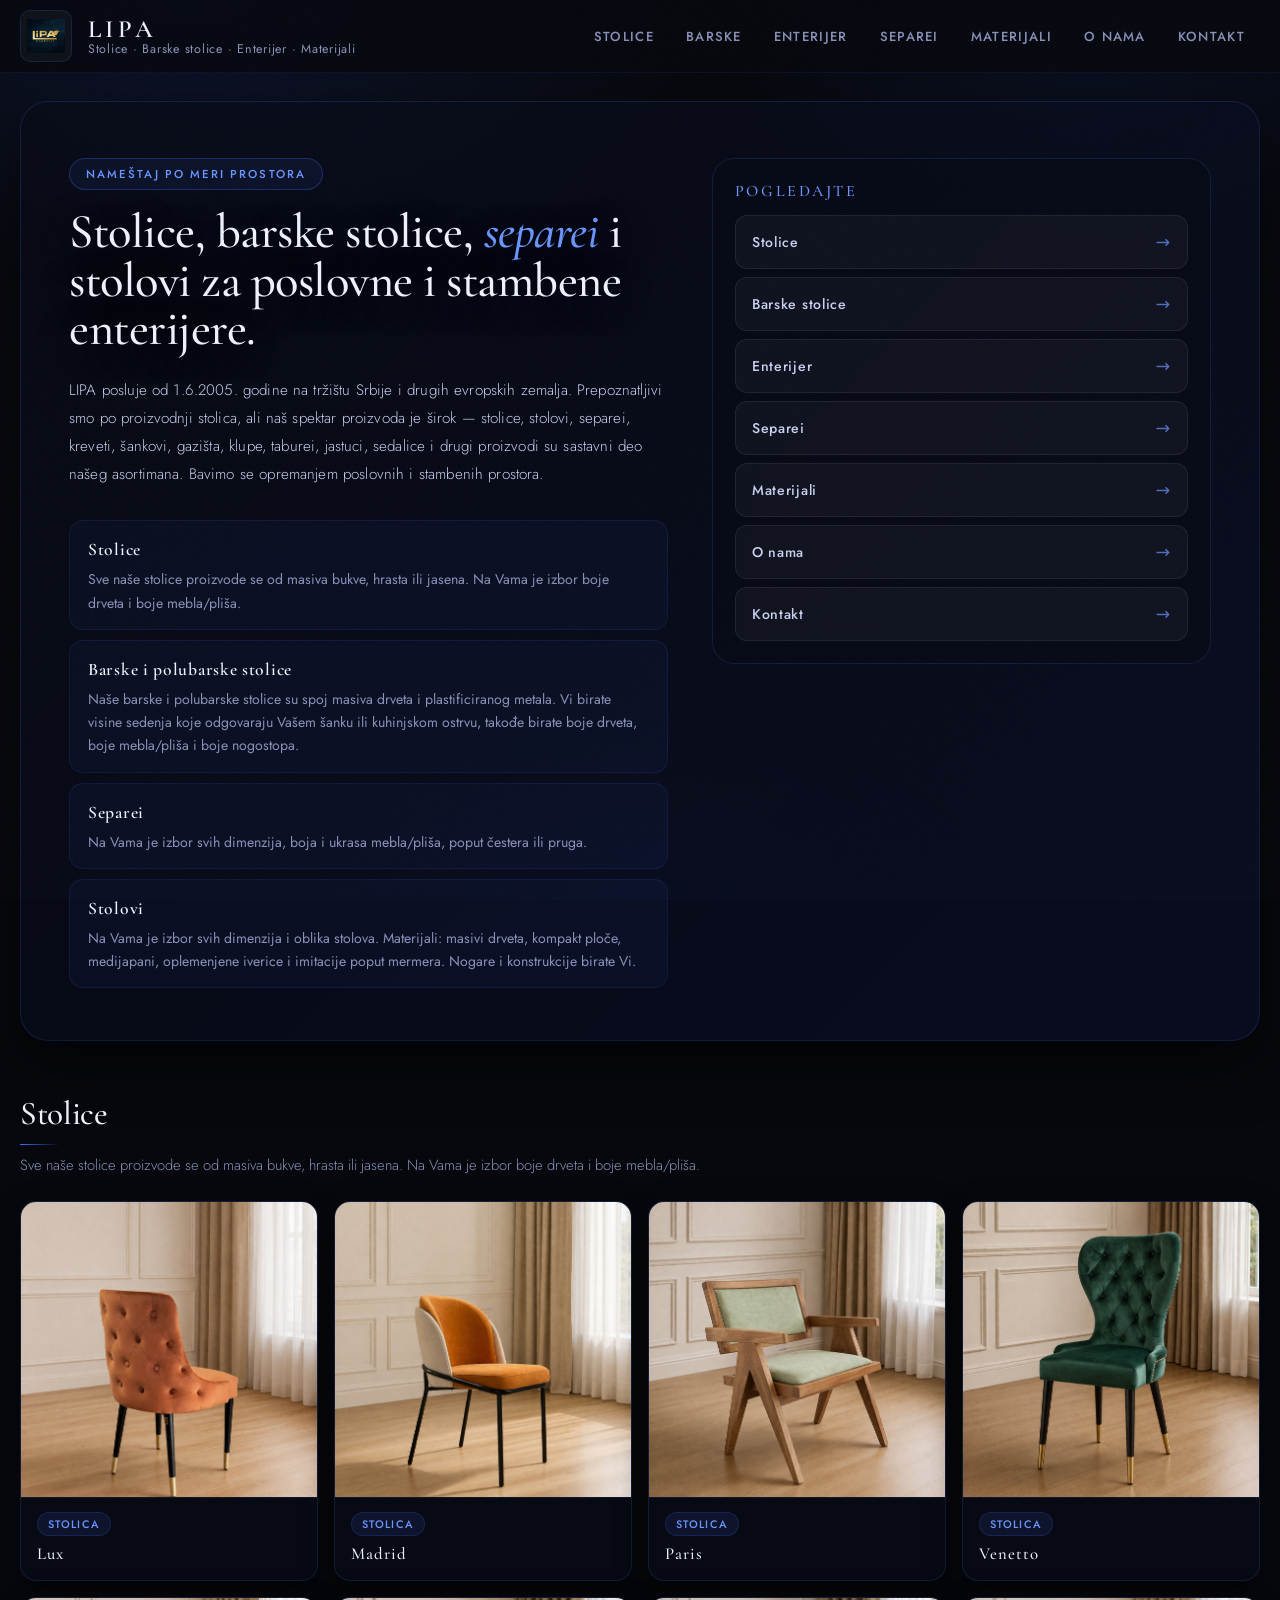
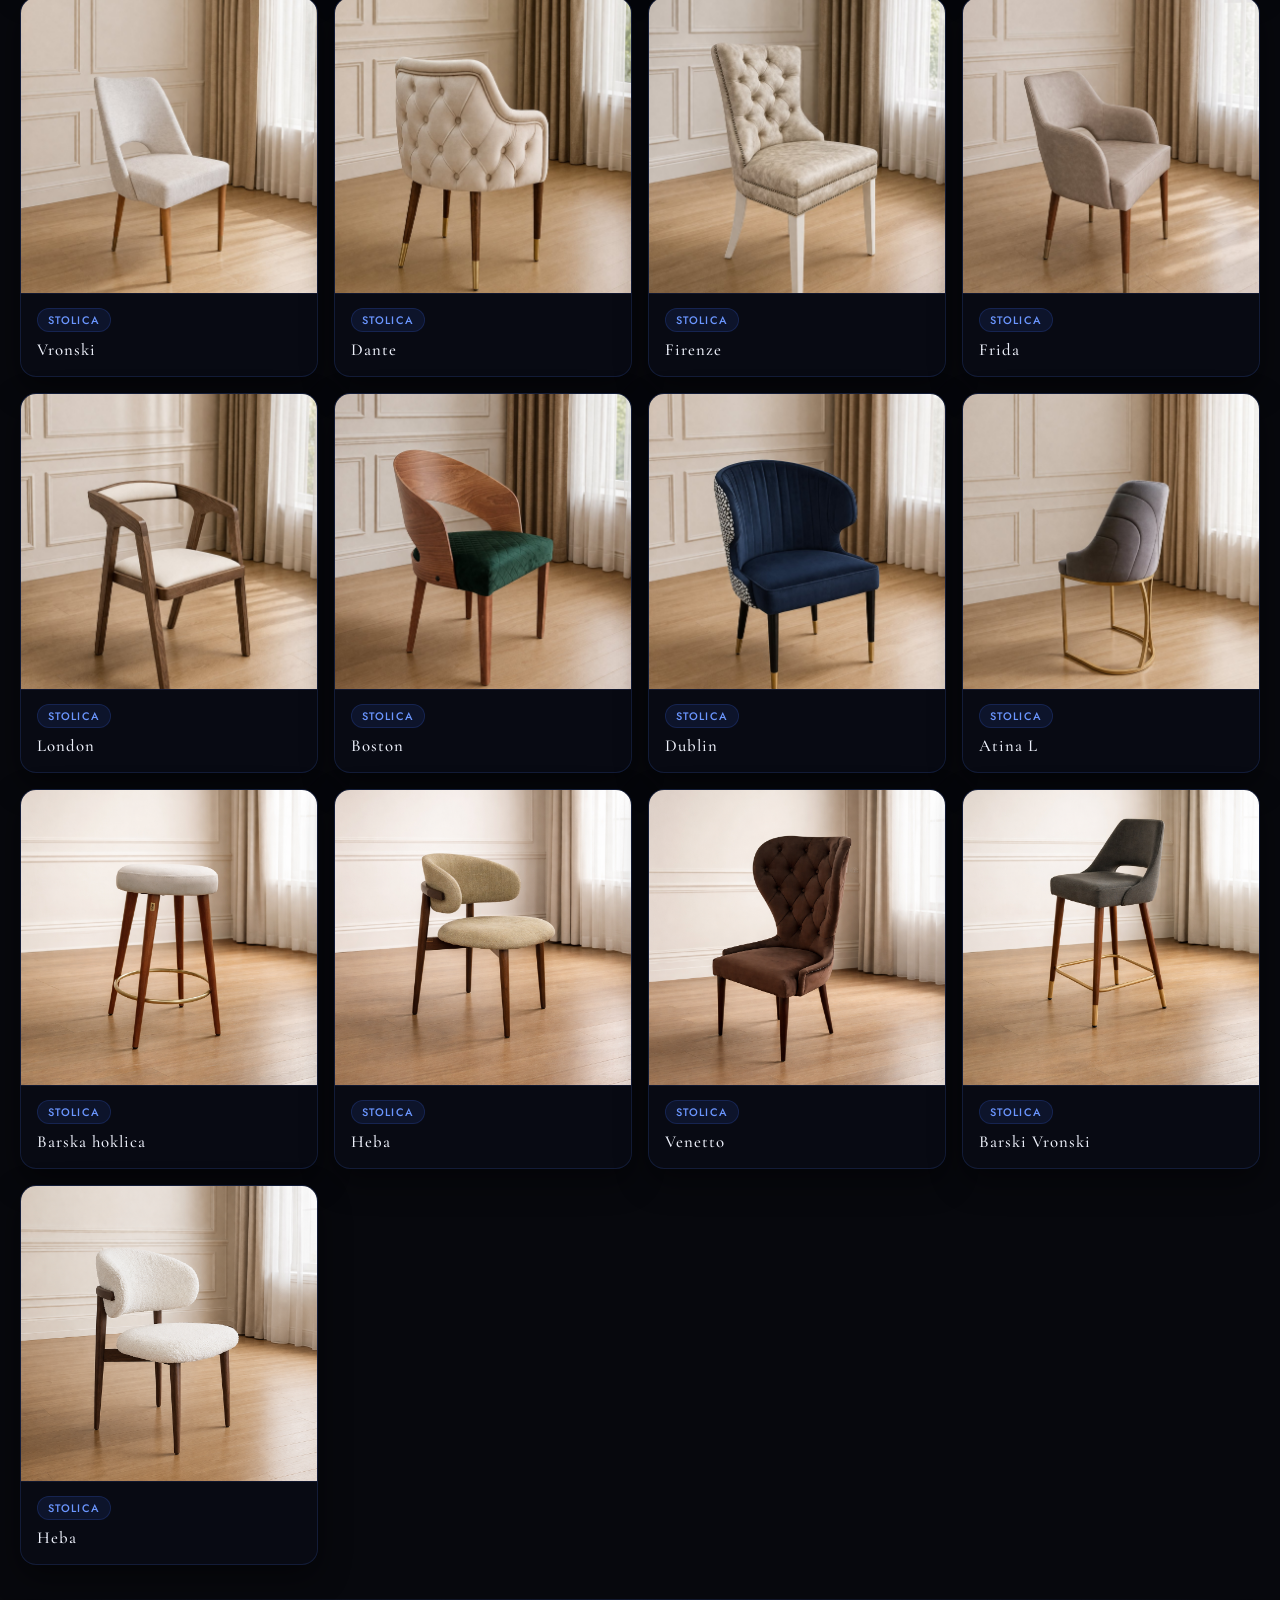
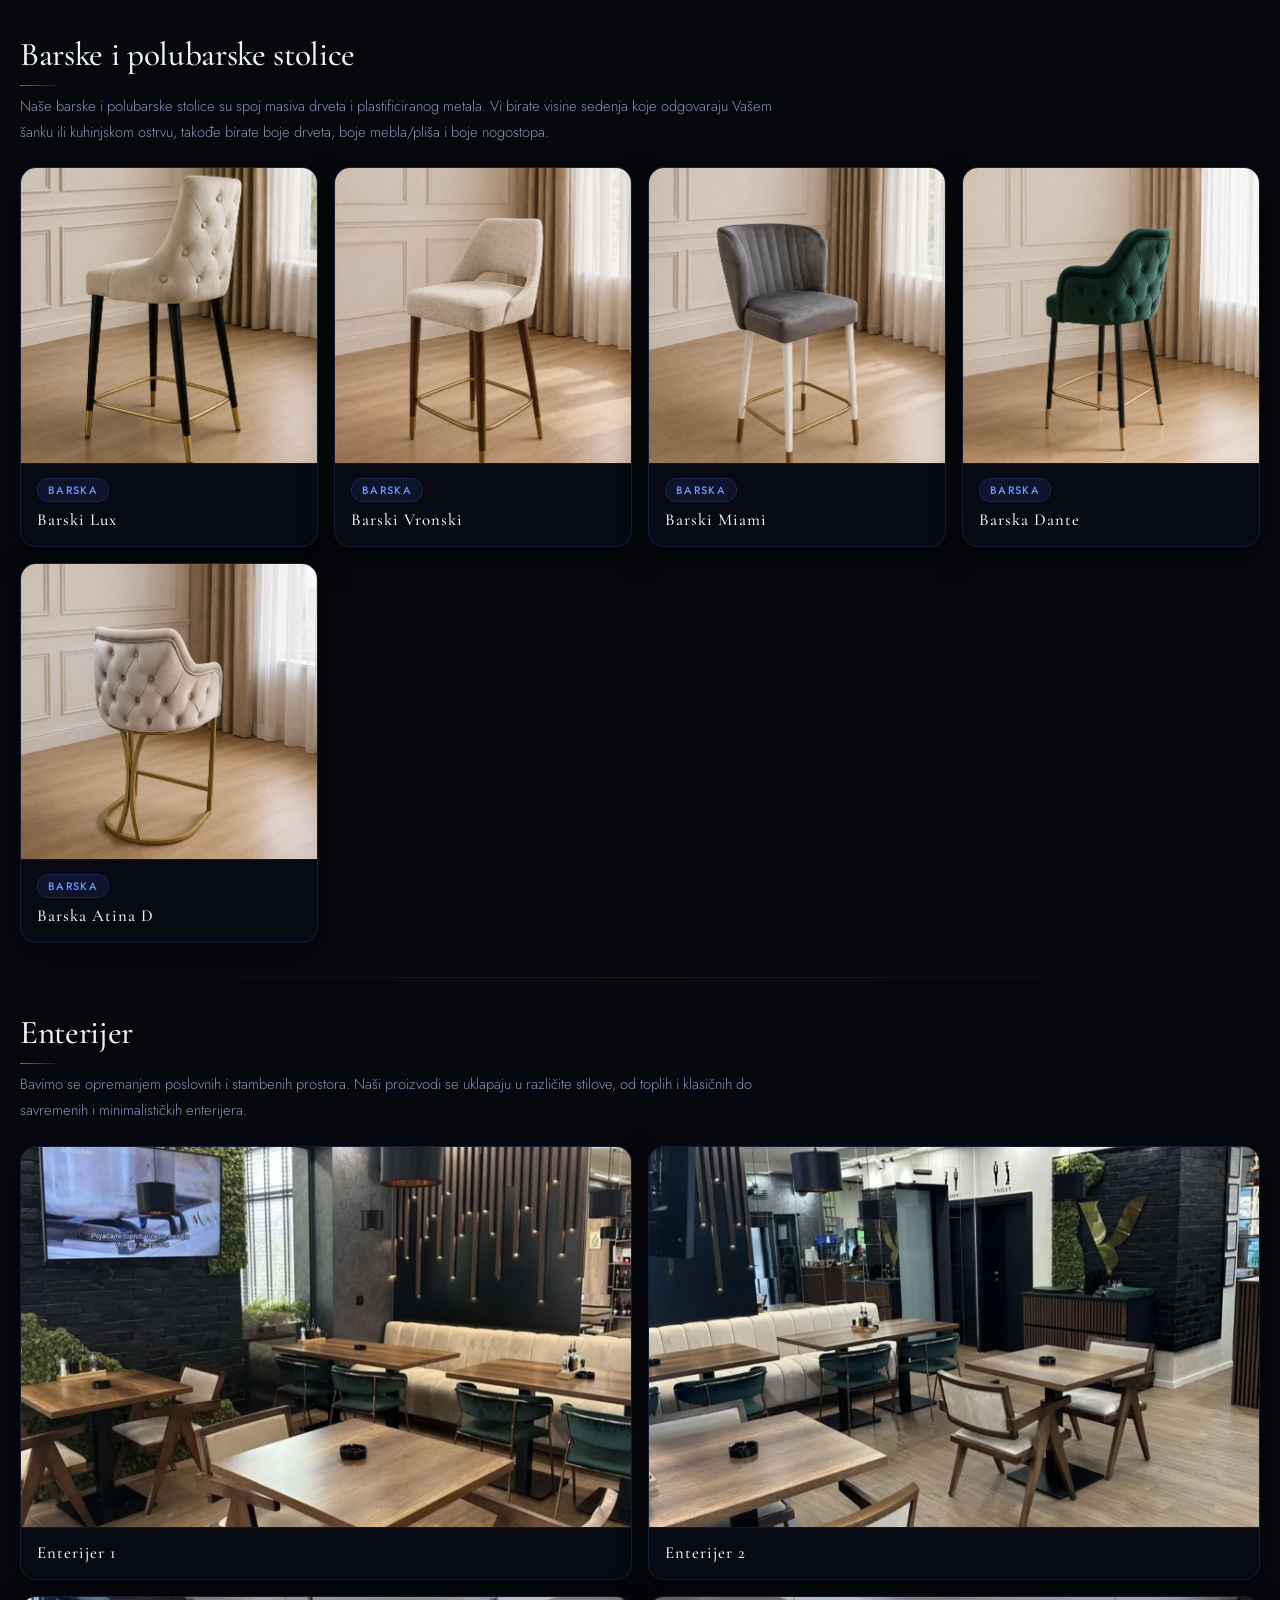
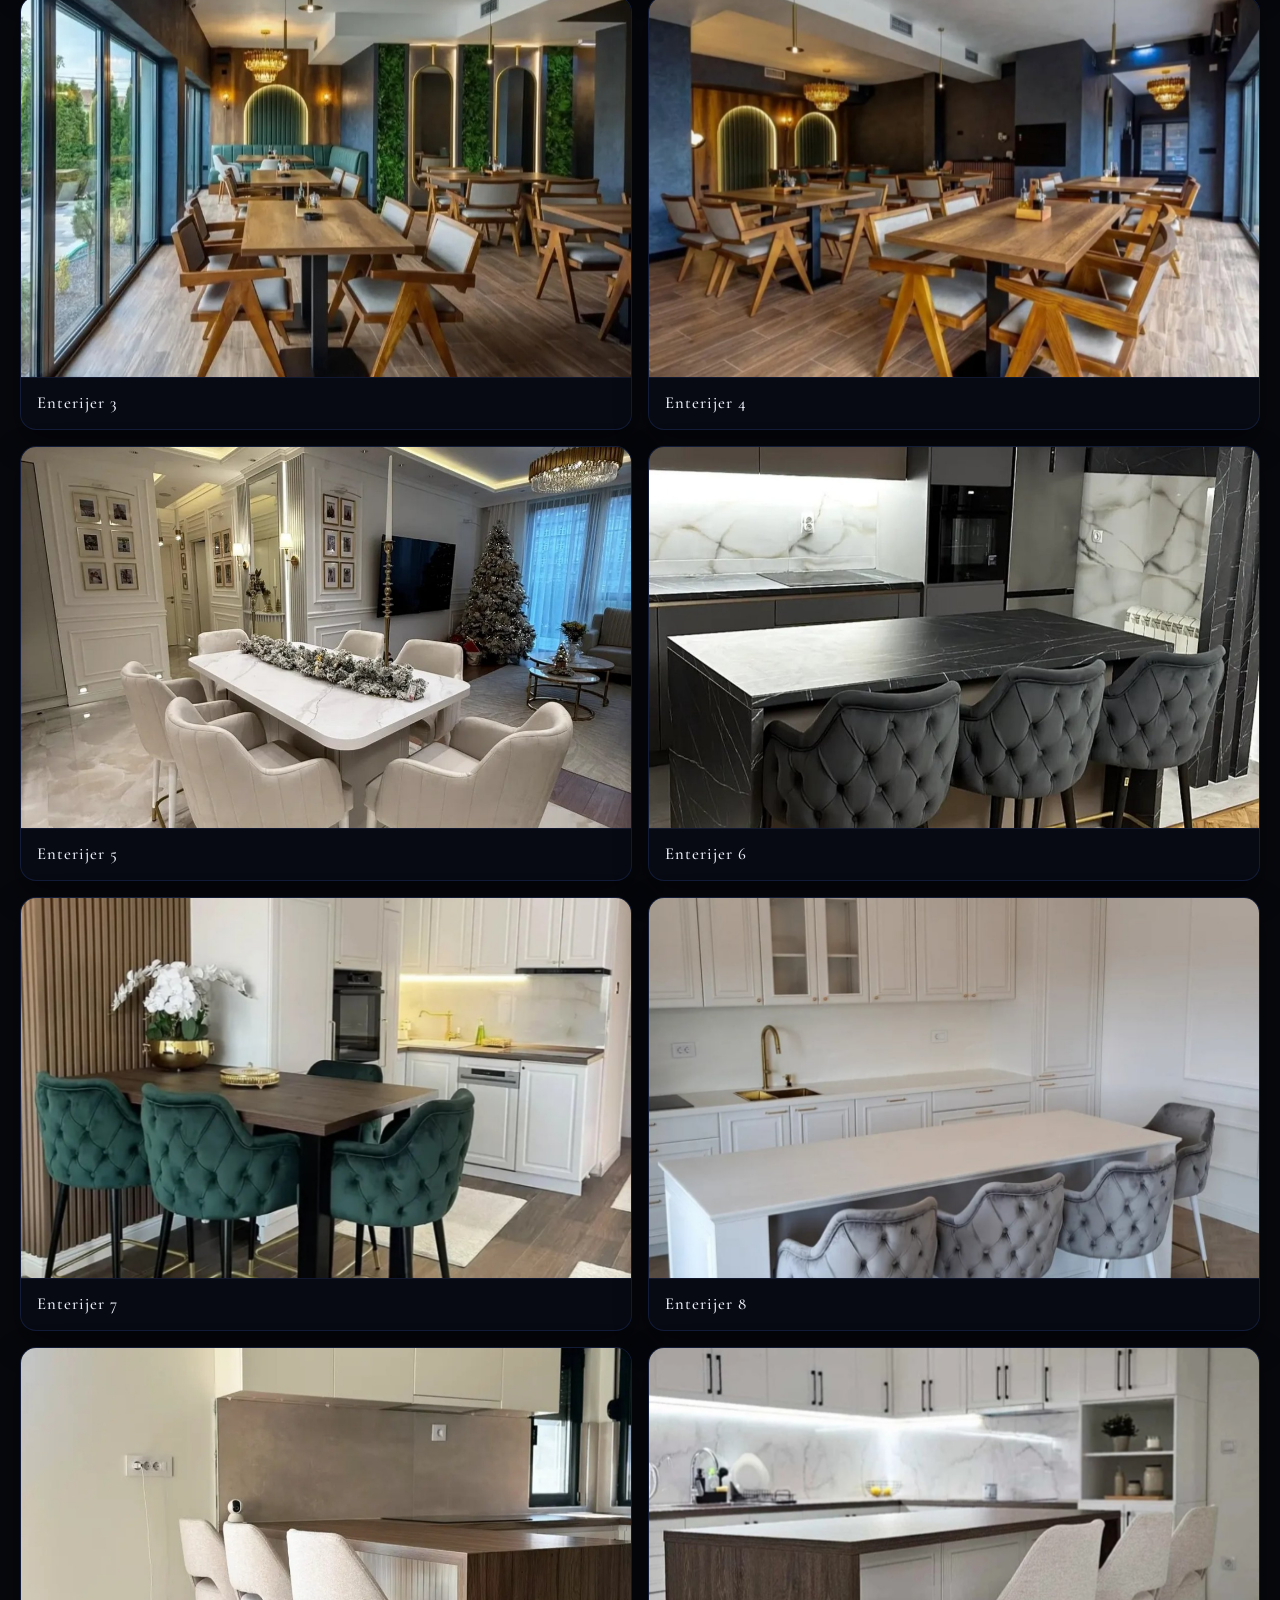
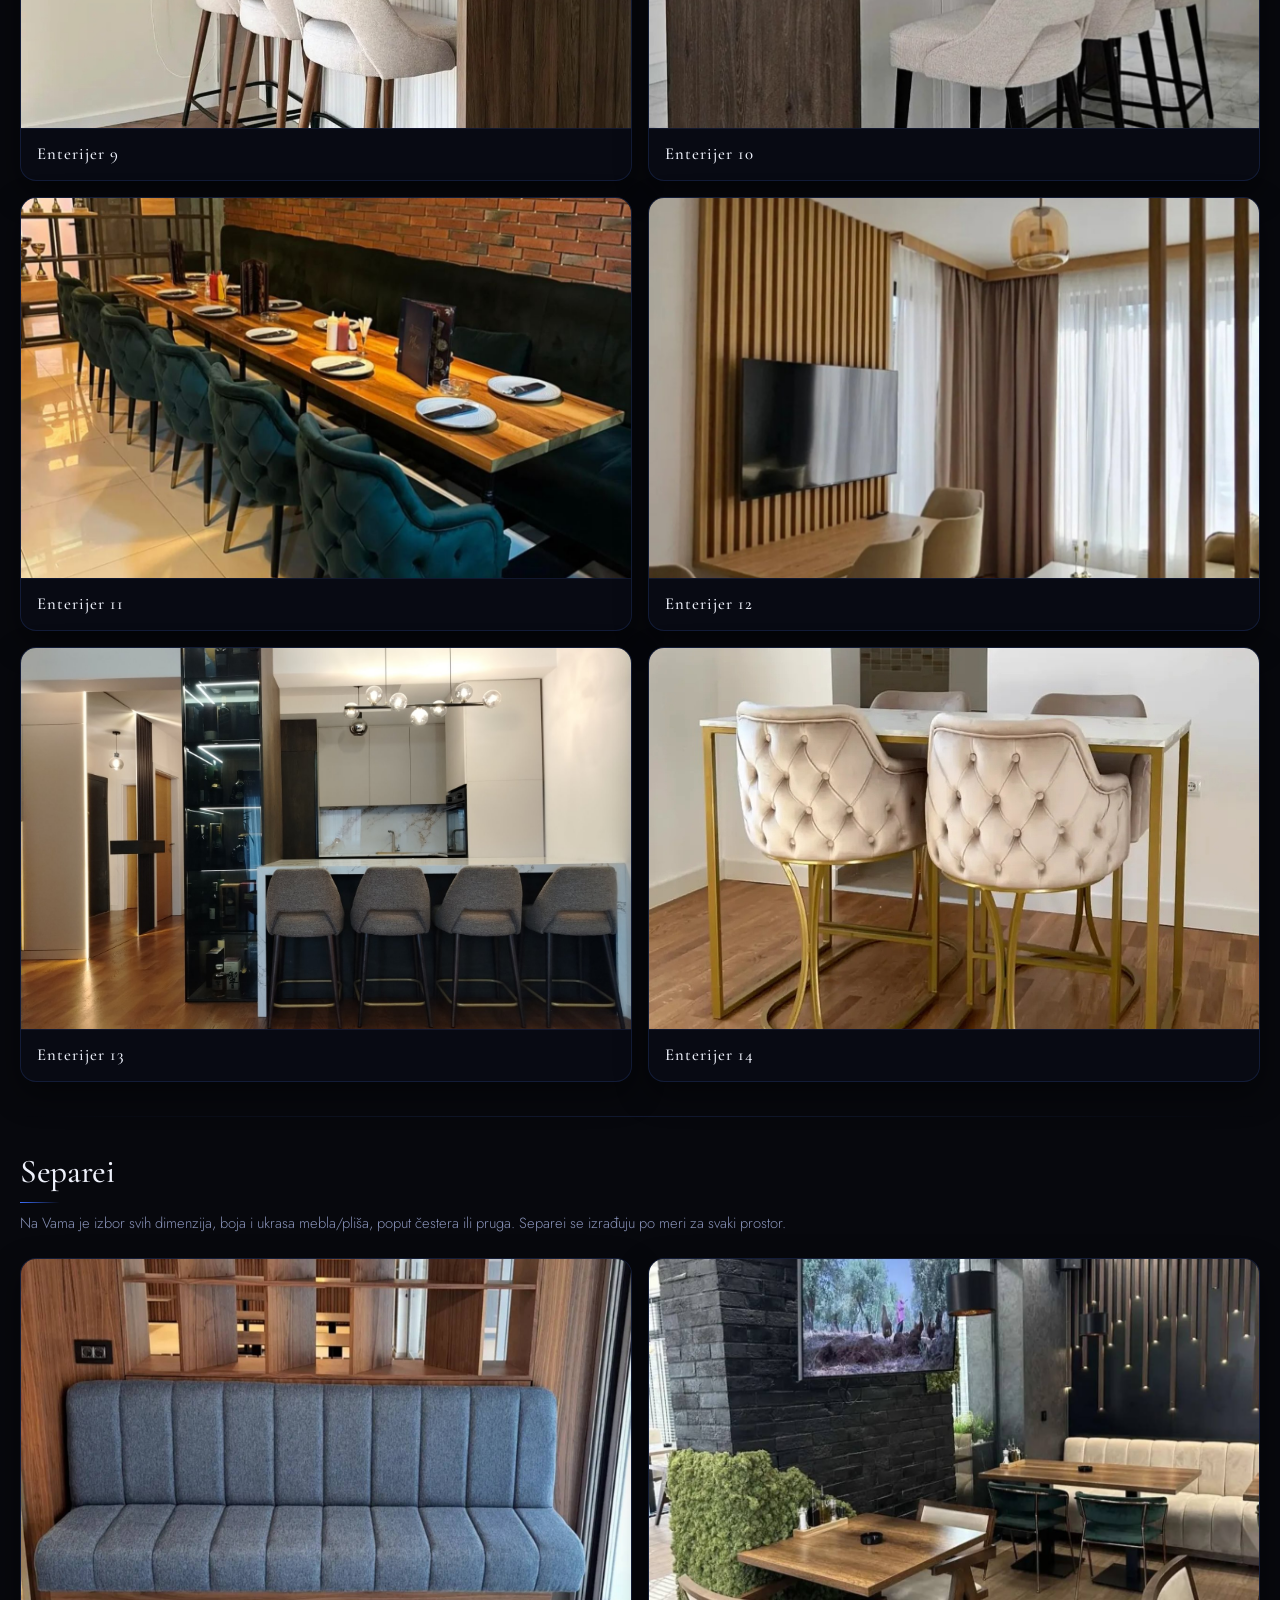
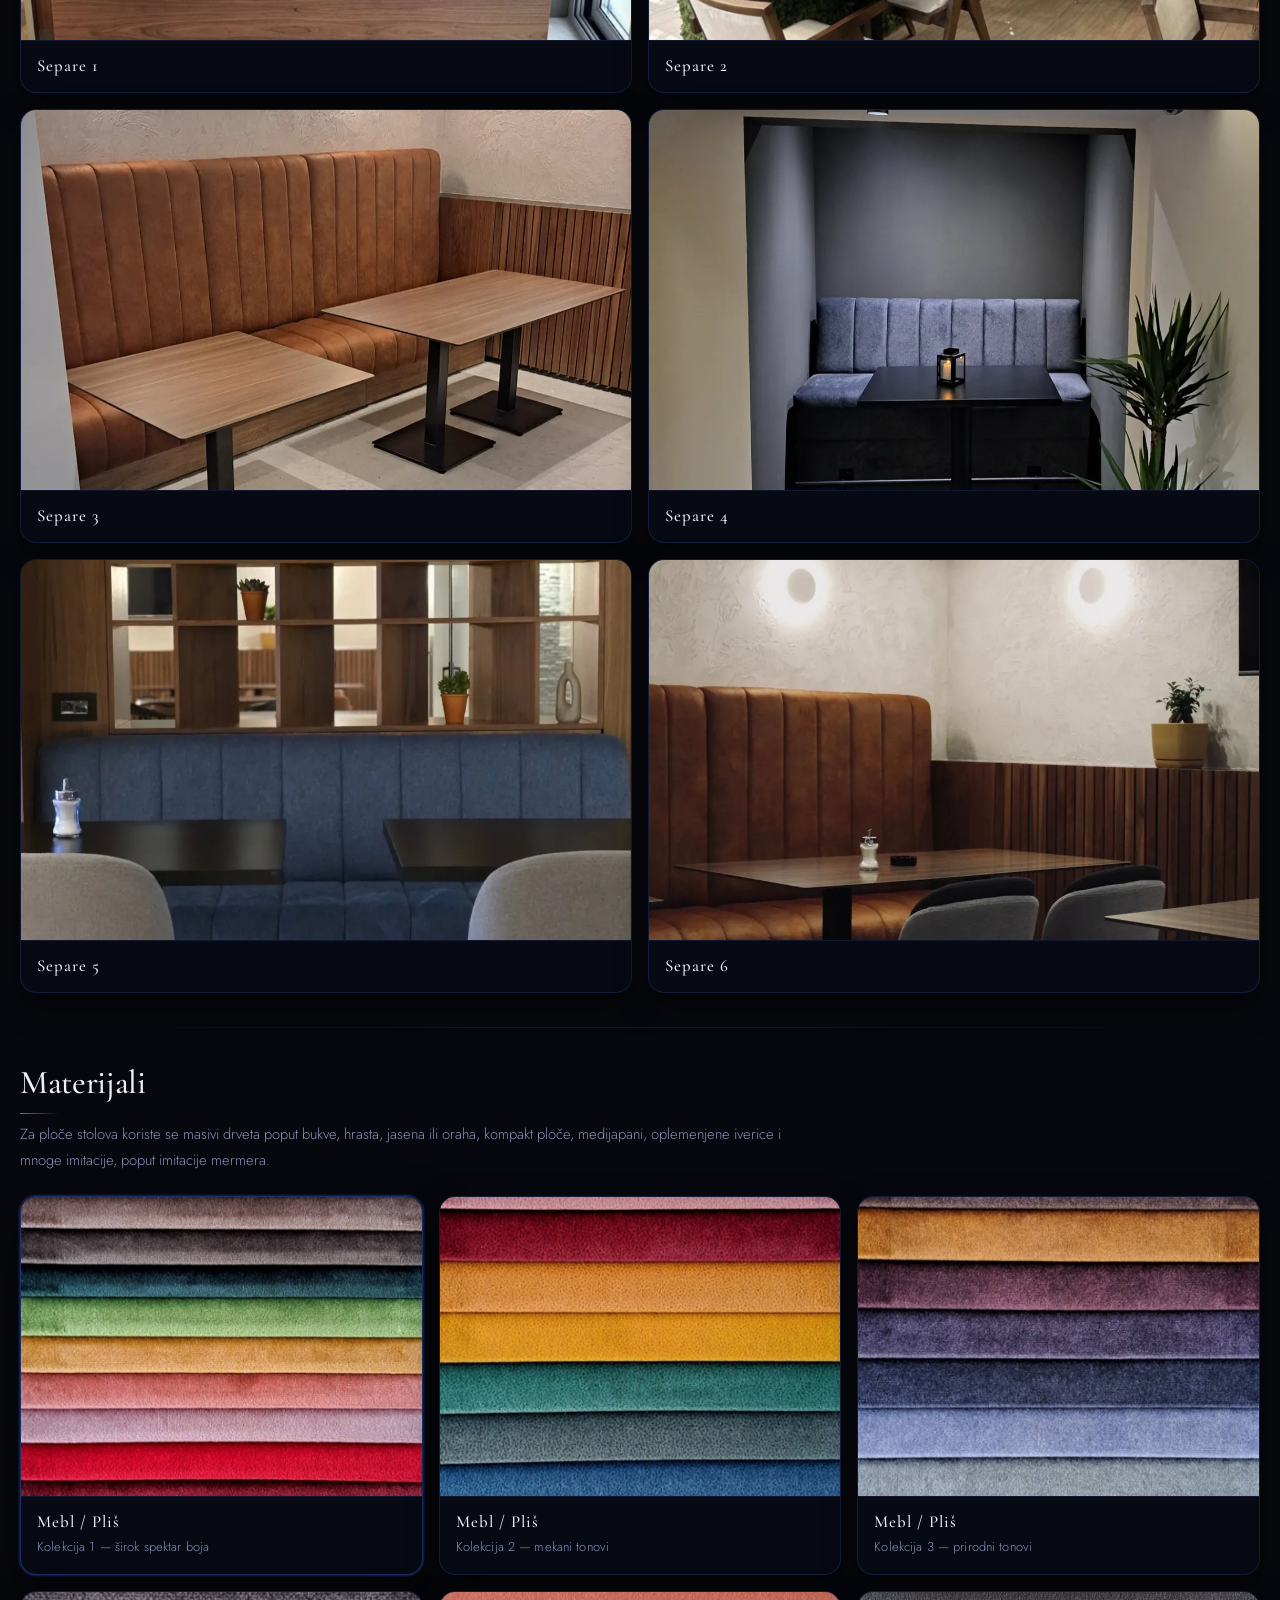
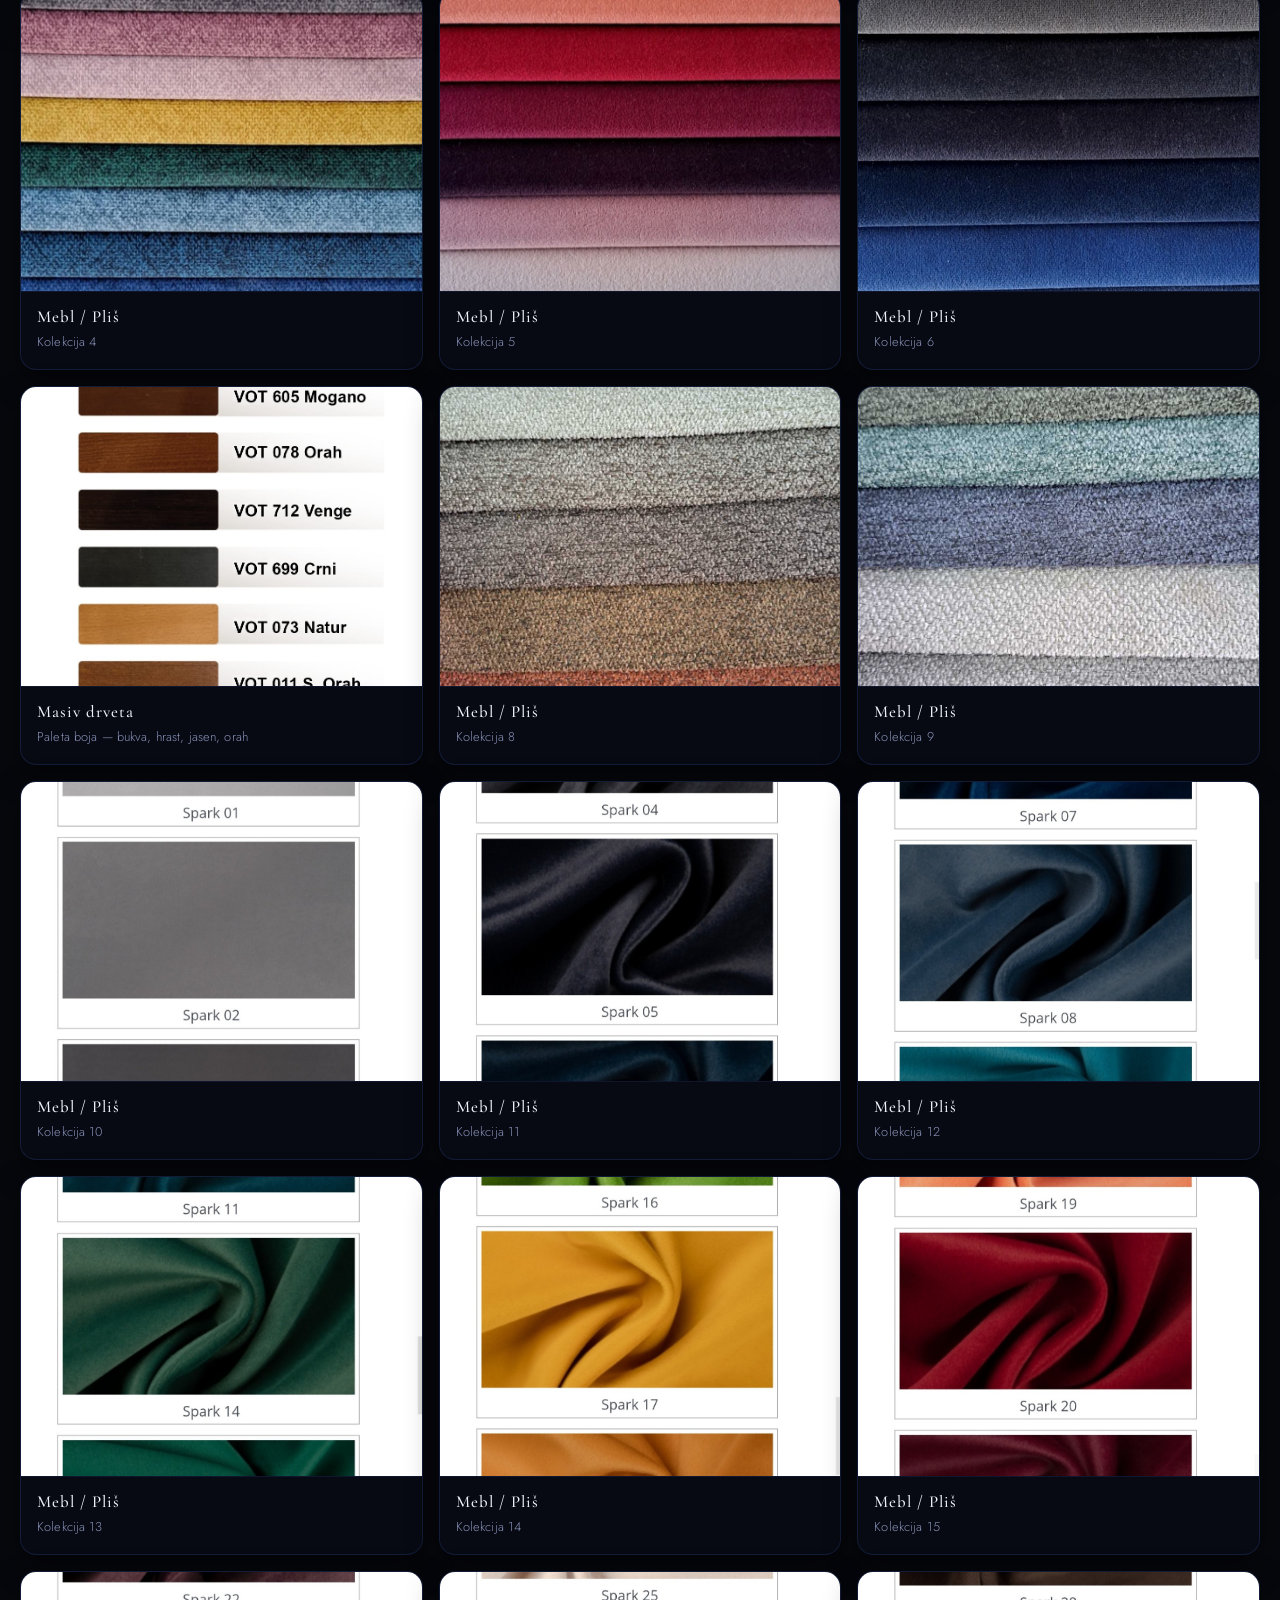
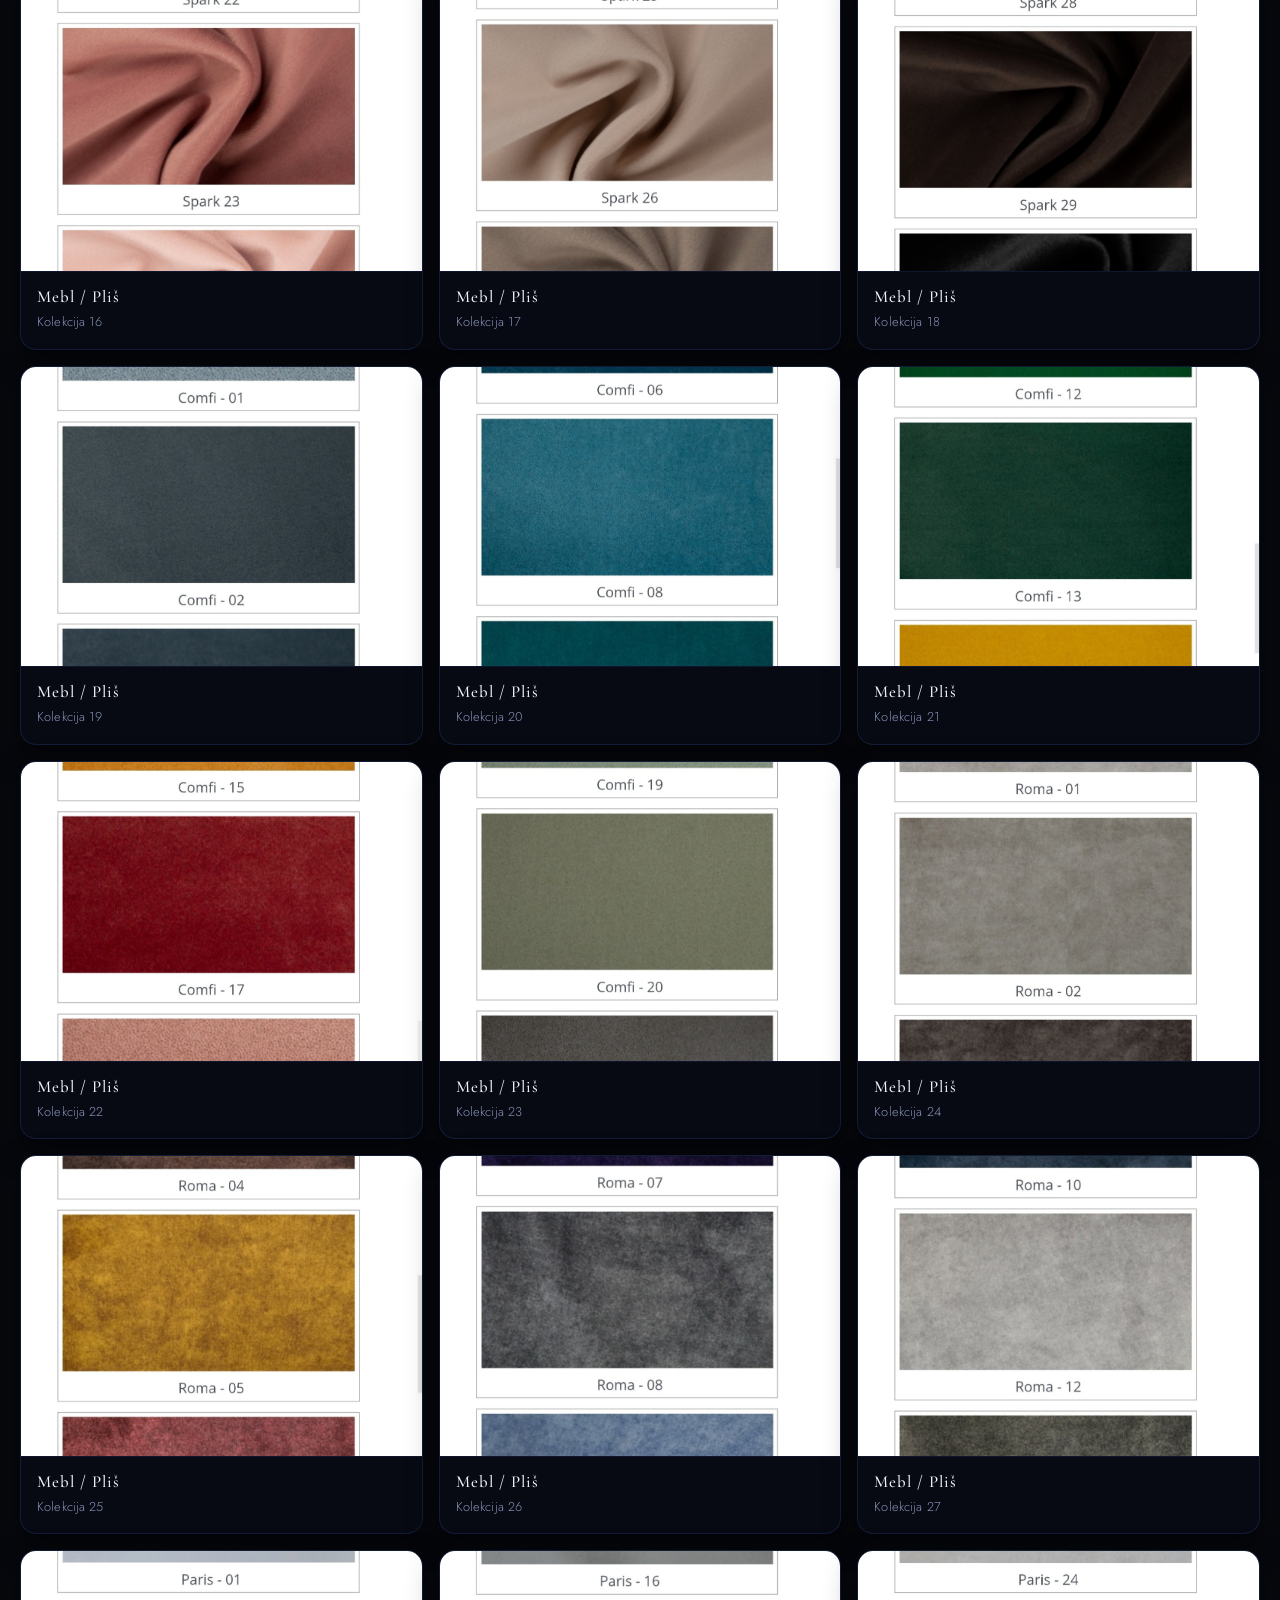
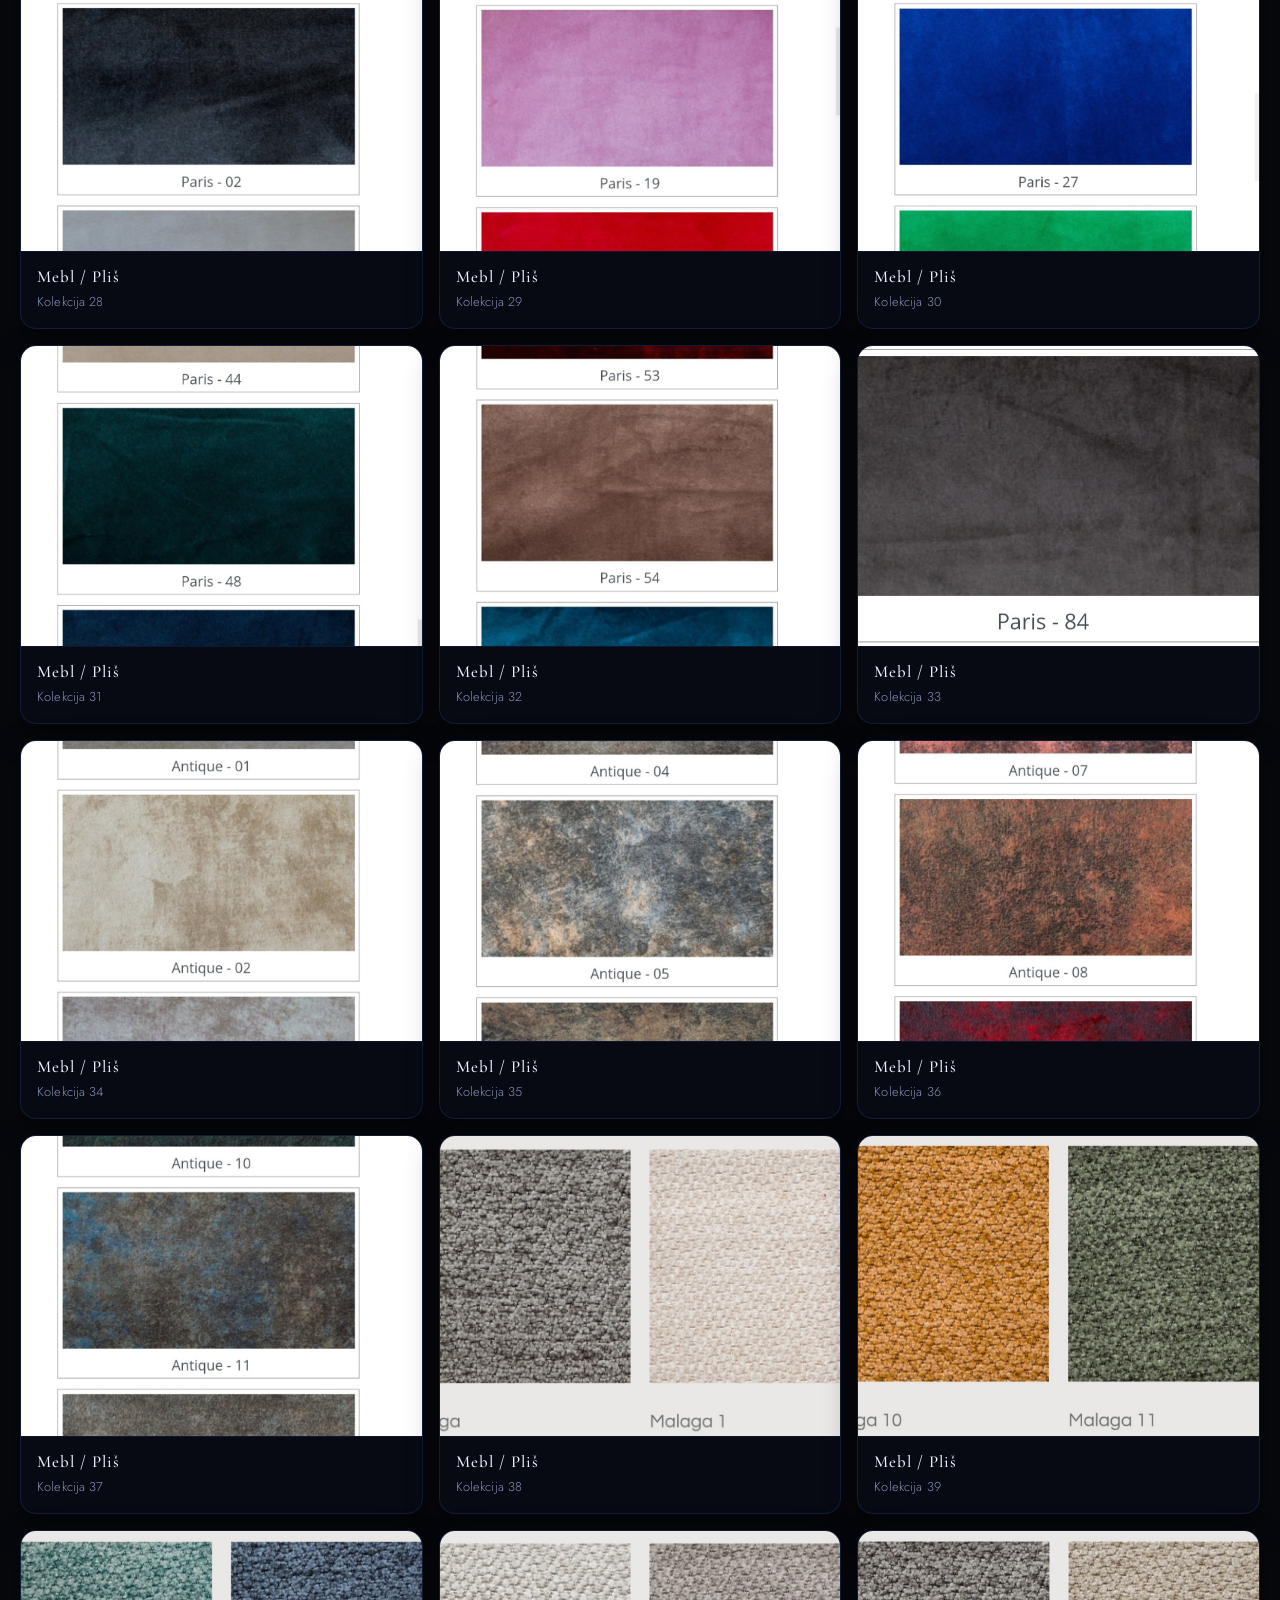
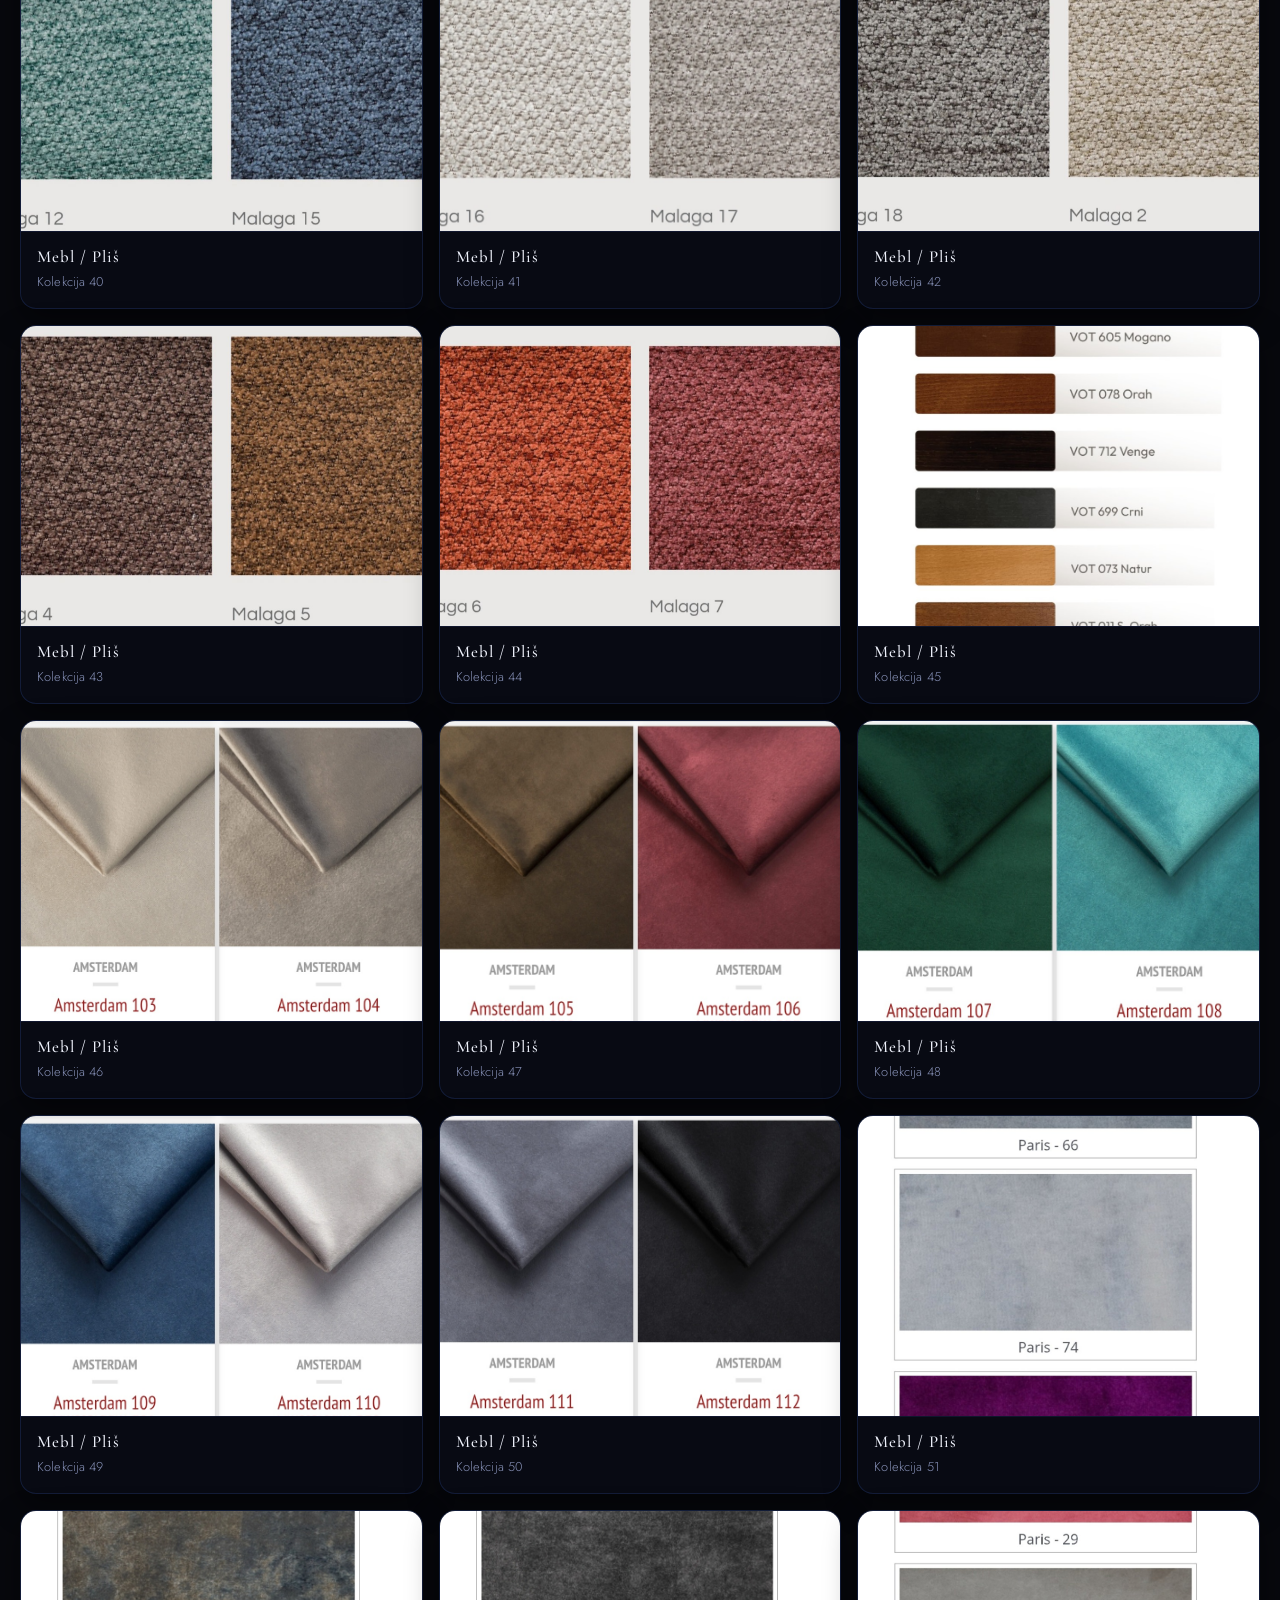
==== index.html @ ff1a9058 "Update index.html" ====
<!doctype html>
<html lang="sr-Latn">
<head>
  <meta charset="utf-8" />
  <meta name="viewport" content="width=device-width,initial-scale=1" />
  <meta name="theme-color" content="#0a0c12" />
  <title>LIPA</title>
  <meta name="description" content="LIPA – stolice, barske stolice, separei, stolovi, enterijer i materijali." />

  <link rel="preconnect" href="https://fonts.googleapis.com">
  <link rel="preconnect" href="https://fonts.gstatic.com" crossorigin>
  <link href="https://fonts.googleapis.com/css2?family=Cormorant+Garamond:ital,wght@0,300;0,400;0,500;0,600;0,700;1,300;1,400;1,500&family=Jost:wght@300;400;500;600&display=swap" rel="stylesheet">

  <style>
    :root{
      --black:    #07080d;
      --bg:       #0a0c14;
      --bg2:      #0e1120;
      --bg3:      #12152a;
      --panel:    rgba(10,12,22,.78);
      --panel-strong: rgba(7,8,16,.88);
      --line:     rgba(70,110,220,.18);
      --line2:    rgba(70,110,220,.10);
      --text:     #eef1fb;
      --text2:    #c8d0f0;
      --muted:    #8892b8;
      --blue:     #3d6fff;
      --blue2:    #6b96ff;
      --blue3:    #1a3a8c;
      --blue-glow:rgba(61,111,255,.22);
      --shadow:   0 22px 55px rgba(0,0,0,.55);
      --radius:   20px;
      --radius-sm:14px;
      --wrap:     1240px;

      --card-radius: 16px;
      --card-label-font: 'Cormorant Garamond', serif;
      --card-label-size: 1.05rem;
      --card-label-weight: 500;
      --card-label-color: var(--text);
      --card-label-pad: 14px 16px 16px;
    }

    *{box-sizing:border-box; margin:0; padding:0}
    html{scroll-behavior:smooth}

    body{
      font-family:'Jost', system-ui, sans-serif;
      font-weight:400;
      color:var(--text);
      background: var(--black);
      min-height:100vh;
      -webkit-font-smoothing:antialiased;
    }

    body::after{
      content:"";
      position:fixed;
      inset:0;
      pointer-events:none;
      z-index:9999;
      opacity:.028;
      background-image:url("data:image/svg+xml,%3Csvg viewBox='0 0 256 256' xmlns='http://www.w3.org/2000/svg'%3E%3Cfilter id='n'%3E%3CfeTurbulence type='fractalNoise' baseFrequency='0.9' numOctaves='4' stitchTiles='stitch'/%3E%3C/filter%3E%3Crect width='100%25' height='100%25' filter='url(%23n)'/%3E%3C/svg%3E");
      background-size:200px 200px;
    }

    body::before{
      content:"";
      position:fixed;
      inset:0;
      pointer-events:none;
      z-index:0;
      background:
        radial-gradient(ellipse 900px 500px at 15% 0%, rgba(30,60,160,.20), transparent 60%),
        radial-gradient(ellipse 700px 400px at 85% 5%, rgba(20,50,140,.15), transparent 55%),
        radial-gradient(ellipse 600px 300px at 50% 100%, rgba(10,25,80,.20), transparent 60%);
    }

    img{max-width:100%; display:block}
    a{text-decoration:none; color:inherit}
    button{font:inherit; cursor:pointer}
    .wrap{width:min(calc(100% - 32px), var(--wrap)); margin:0 auto; position:relative; z-index:1}

    .glass{
      background:var(--panel);
      border:1px solid var(--line);
      backdrop-filter:blur(18px);
      -webkit-backdrop-filter:blur(18px);
      box-shadow:var(--shadow);
    }

    /* ─── TOPBAR ─── */
    .topbar{
      position:sticky; top:0; z-index:1000;
      background:rgba(7,8,14,.82);
      backdrop-filter:blur(20px);
      -webkit-backdrop-filter:blur(20px);
      border-bottom:1px solid var(--line2);
    }
    .nav{
      display:flex; align-items:center; justify-content:space-between;
      gap:18px; min-height:72px; flex-wrap:wrap; padding:10px 0;
    }
    .brand{ display:flex; align-items:center; gap:16px; flex-shrink:0; }
    .brand img{
      width:52px; height:52px; object-fit:contain; border-radius:10px;
      background:rgba(255,255,255,.04); padding:6px; border:1px solid var(--line);
    }
    .brand-text{ display:flex; flex-direction:column; line-height:1.1; }
    .brand-text strong{
      font-family:'Cormorant Garamond', serif; font-size:1.55rem; font-weight:600;
      letter-spacing:.18em; text-transform:uppercase; color:var(--text);
    }
    .brand-text span{ color:var(--muted); font-size:.78rem; font-weight:400; letter-spacing:.06em; }
    .menu{ display:flex; flex-wrap:wrap; align-items:center; justify-content:flex-end; gap:2px; }
    .menu a{
      color:var(--muted); font-size:.82rem; font-weight:500; letter-spacing:.10em;
      text-transform:uppercase; padding:9px 14px; border-radius:999px;
      border:1px solid transparent; transition:.22s ease; white-space:nowrap;
    }
    .menu a:hover{ color:var(--text); background:rgba(61,111,255,.10); border-color:var(--line); }

    /* ─── HERO ─── */
    .hero{ padding:28px 0 22px; }
    .hero-card{
      overflow:hidden; border-radius:28px; border:1px solid var(--line);
      box-shadow:var(--shadow);
      background:
        linear-gradient(135deg, rgba(7,9,20,.60) 0%, rgba(10,15,40,.70) 100%),
        url('assets/assets/hero.jpg') center / cover no-repeat;
    }
    .hero-inner{
      padding:56px 48px 52px;
      display:grid; grid-template-columns:1.2fr 1fr; gap:44px; align-items:start;
    }
    .eyebrow{
      display:inline-flex; align-items:center; width:max-content;
      padding:7px 16px; border-radius:999px;
      border:1px solid rgba(61,111,255,.30); background:rgba(61,111,255,.08);
      color:var(--blue2); font-size:.72rem; font-weight:500;
      letter-spacing:.18em; text-transform:uppercase; margin-bottom:18px;
    }
    h1{
      font-family:'Cormorant Garamond', serif;
      font-size:clamp(2.2rem,3.8vw,4.4rem); font-weight:500;
      line-height:1.0; letter-spacing:-.01em; color:var(--text);
      margin-bottom:22px; text-shadow:0 8px 32px rgba(0,0,0,.5);
    }
    h1 em{ font-style:italic; color:var(--blue2); }
    .lead{
      color:var(--text2); font-size:.95rem; font-weight:300;
      line-height:1.85; margin-bottom:32px; letter-spacing:.01em;
    }
    .hero-about{ display:grid; gap:10px; }
    .hero-about-item{
      padding:14px 18px; border-radius:14px;
      background:rgba(61,111,255,.05); border:1px solid rgba(61,111,255,.12);
      font-size:.88rem; line-height:1.65; color:var(--muted);
    }
    .hero-about-item strong{
      display:block; font-family:'Cormorant Garamond', serif;
      font-size:1.1rem; font-weight:600; color:var(--text);
      letter-spacing:.04em; margin-bottom:4px;
    }
    .hero-right{ display:flex; flex-direction:column; gap:16px; }
    .category-panel{
      padding:22px; border-radius:22px;
      background:rgba(8,10,22,.72); border:1px solid var(--line);
      backdrop-filter:blur(18px);
    }
    .category-panel h2{
      font-family:'Cormorant Garamond', serif; font-size:1rem; font-weight:500;
      color:var(--blue2); letter-spacing:.16em; text-transform:uppercase; margin-bottom:14px;
    }
    .quick-links{ display:grid; gap:8px; }
    .quick-links a{
      display:flex; align-items:center; justify-content:space-between;
      gap:12px; padding:13px 16px; border-radius:12px;
      background:rgba(255,255,255,.04); border:1px solid rgba(255,255,255,.07);
      font-weight:500; font-size:.88rem; letter-spacing:.05em;
      color:var(--text2); transition:.22s ease;
    }
    .quick-links a span:last-child{ color:var(--blue2); opacity:.7; font-size:1.1rem; transition:.22s ease; }
    .quick-links a:hover{ transform:translateX(5px); background:rgba(61,111,255,.10); border-color:rgba(61,111,255,.22); color:var(--text); }
    .quick-links a:hover span:last-child{ opacity:1; }

    section{ padding:30px 0; }
    .section-head{
      display:flex; align-items:flex-end; justify-content:space-between;
      gap:20px; margin-bottom:22px;
    }
    .section-head h2{
      font-family:'Cormorant Garamond', serif;
      font-size:clamp(1.8rem,2.6vw,2.8rem); font-weight:500;
      letter-spacing:-.01em; color:var(--text);
    }
    .section-head p{
      margin-top:8px; color:var(--muted); max-width:780px;
      line-height:1.75; font-size:.92rem; font-weight:300;
    }
    .section-rule{
      width:40px; height:1px;
      background:linear-gradient(90deg, var(--blue), transparent);
      margin:10px 0 0;
    }

    /* ═══════════════════════════════════════════════
       UNIFIED CARD TRAY SYSTEM
    ═══════════════════════════════════════════════ */
    .tray{ display:grid; gap:16px; }
    .tray-4{ grid-template-columns:repeat(4, minmax(0,1fr)); }
    .tray-3{ grid-template-columns:repeat(3, minmax(0,1fr)); }
    .tray-2{ grid-template-columns:repeat(2, minmax(0,1fr)); }

    .tray-card{
      overflow:hidden;
      border-radius:var(--card-radius);
      background:var(--panel);
      border:1px solid var(--line);
      backdrop-filter:blur(18px);
      -webkit-backdrop-filter:blur(18px);
      box-shadow:0 12px 32px rgba(0,0,0,.45);
      transition:transform .25s ease, box-shadow .25s ease, border-color .25s ease;
      display:flex;
      flex-direction:column;
    }
    .tray-card:hover{
      transform:translateY(-5px);
      box-shadow:0 28px 60px rgba(0,0,0,.60), 0 0 0 1px rgba(61,111,255,.20);
      border-color:rgba(61,111,255,.24);
    }

    .tray-img{
      aspect-ratio:1/1;
      overflow:hidden;
      background:rgba(14,16,30,.60);
      border-bottom:1px solid var(--line2);
      flex-shrink:0;
    }
    .tray-img img{
      width:100%; height:100%;
      object-fit:cover;
      transition:transform .4s ease;
    }
    .tray-card:hover .tray-img img{ transform:scale(1.05); }

    .tray-img-wide{ aspect-ratio:16/10; }
    .tray-img-swatch{ aspect-ratio:4/3; }

    .tray-label{
      padding:var(--card-label-pad);
      font-family:var(--card-label-font);
      font-size:var(--card-label-size);
      font-weight:var(--card-label-weight);
      color:var(--card-label-color);
      letter-spacing:.06em;
      flex:1;
      display:flex;
      flex-direction:column;
      justify-content:flex-start;
      gap:5px;
    }

    .tray-label-sub{
      font-family:'Jost', sans-serif;
      font-size:.80rem;
      font-weight:300;
      color:var(--muted);
      letter-spacing:.01em;
      line-height:1.6;
    }

    .tray-badge{
      display:inline-block;
      padding:3px 10px;
      border-radius:999px;
      background:rgba(61,111,255,.10);
      border:1px solid rgba(61,111,255,.18);
      font-family:'Jost', sans-serif;
      font-size:.68rem;
      font-weight:500;
      letter-spacing:.12em;
      text-transform:uppercase;
      color:var(--blue2);
      width:fit-content;
      margin-bottom:2px;
    }

    /* ─── INTERIOR section ─── */
    .interior-tray{
      display:grid;
      grid-template-columns:repeat(2, minmax(0,1fr));
      gap:16px;
    }

    /* ─── MATERIAL CARDS ─── */
    .tray-card.selectable{ cursor:pointer; position:relative; }
    .tray-card.selectable .tray-check{
      position:absolute;
      top:12px; right:12px;
      width:30px; height:30px;
      border-radius:50%;
      border:1.5px solid rgba(255,255,255,.18);
      background:rgba(8,10,22,.65);
      display:grid; place-items:center;
      font-size:.8rem;
      color:transparent;
      transition:.22s ease;
      backdrop-filter:blur(8px);
    }
    .tray-card.selectable.active{
      border-color:rgba(61,111,255,.35);
      box-shadow:0 0 0 1.5px rgba(61,111,255,.20), 0 24px 50px rgba(0,0,0,.50);
    }
    .tray-card.selectable.active .tray-check{
      background:rgba(61,111,255,.22);
      border-color:rgba(61,111,255,.45);
      color:var(--blue2);
    }

    /* ─── LIGHTBOX ─── */
    .lightbox{
      display:none;
      position:fixed;
      inset:0;
      z-index:99999;
      background:rgba(0,0,0,.88);
      backdrop-filter:blur(12px);
      align-items:center;
      justify-content:center;
      cursor:zoom-out;
    }
    .lightbox.open{ display:flex; }
    .lightbox img{
      max-width:90vw;
      max-height:90vh;
      object-fit:contain;
      border-radius:12px;
      box-shadow:0 40px 80px rgba(0,0,0,.8);
      border:1px solid rgba(255,255,255,.10);
    }
    .lightbox-close{
      position:absolute;
      top:20px; right:24px;
      font-size:2rem;
      color:rgba(255,255,255,.6);
      cursor:pointer;
      line-height:1;
      transition:.2s;
    }
    .lightbox-close:hover{ color:#fff; }
    .tray-card.selectable .tray-img{ position:relative; }
    .tray-card.selectable .zoom-hint{
      position:absolute;
      bottom:8px; left:50%;
      transform:translateX(-50%);
      background:rgba(0,0,0,.55);
      backdrop-filter:blur(6px);
      color:rgba(255,255,255,.75);
      font-size:.7rem;
      letter-spacing:.08em;
      padding:4px 10px;
      border-radius:999px;
      pointer-events:none;
      opacity:0;
      transition:.2s;
      white-space:nowrap;
    }
    .tray-card.selectable:hover .zoom-hint{ opacity:1; }

    /* ─── CONTACT, FOOTER ─── */
    .contact-grid{
      display:grid; grid-template-columns:1.1fr .9fr; gap:16px;
    }
    .contact-card{ padding:26px; border-radius:22px; }
    .contact-card h3{
      font-family:'Cormorant Garamond', serif; font-size:1.4rem; font-weight:500;
      letter-spacing:.04em; color:var(--text); margin-bottom:16px;
    }
    .contact-list{ display:grid; gap:10px; }
    .contact-item{
      padding:14px 18px; border-radius:14px;
      background:rgba(61,111,255,.04); border:1px solid rgba(61,111,255,.10);
      color:var(--muted); line-height:1.75; font-size:.9rem; font-weight:300;
    }
    .contact-item strong{
      display:block; margin-bottom:4px; color:var(--text);
      font-family:'Cormorant Garamond', serif; font-size:1rem;
      font-weight:600; letter-spacing:.06em;
    }
    footer{ padding:32px 0 50px; }
    .footer-card{
      padding:22px 26px; border-radius:20px;
      display:flex; align-items:center; justify-content:space-between; gap:16px;
    }
    .footer-card p{ color:var(--muted); line-height:1.7; font-size:.86rem; font-weight:300; }
    .to-top{
      display:inline-flex; align-items:center; justify-content:center;
      min-width:130px; padding:12px 18px; border-radius:999px;
      border:1px solid var(--line); background:rgba(61,111,255,.06);
      font-size:.8rem; font-weight:500; letter-spacing:.12em;
      text-transform:uppercase; color:var(--text2); transition:.22s ease; white-space:nowrap;
    }
    .to-top:hover{ background:rgba(61,111,255,.16); border-color:rgba(61,111,255,.28); color:var(--text); }
    .divider{ height:1px; background:linear-gradient(90deg, transparent, var(--line), transparent); margin:4px 0; }

    /* ─── RESPONSIVE ─── */
    @media (max-width:1100px){
      .hero-inner{ grid-template-columns:1fr; }
      .tray-4{ grid-template-columns:repeat(3, minmax(0,1fr)); }
      .tray-3{ grid-template-columns:repeat(2, minmax(0,1fr)); }
      .contact-grid{ grid-template-columns:1fr; }
    }
    @media (max-width:760px){
      .nav{ min-height:auto; padding:12px 0; }
      .menu{ width:100%; justify-content:flex-start; }
      .hero-inner{ padding:28px 22px 30px; }
      .tray-4{ grid-template-columns:repeat(2, minmax(0,1fr)); }
      .tray-3{ grid-template-columns:repeat(2, minmax(0,1fr)); }
      .interior-tray{ grid-template-columns:1fr; }
      .footer-card{ flex-direction:column; align-items:flex-start; }
    }
    @media (max-width:520px){
      .tray-4, .tray-3, .tray-2{ grid-template-columns:1fr; }
      .brand img{ width:44px; height:44px; }
      .menu a{ padding:7px 10px; font-size:.78rem; }
      .footer-card, .contact-card{ padding:16px 18px; }
    }
  </style>
</head>
<body>

  <header class="topbar">
    <div class="wrap nav">
      <a class="brand" href="#top" aria-label="LIPA početna">
        <img src="assets/assets/logo.png.jpg" alt="LIPA logo">
        <div class="brand-text">
          <strong>LIPA</strong>
          <span>Stolice · Barske stolice · Enterijer · Materijali</span>
        </div>
      </a>
      <nav class="menu" aria-label="Glavna navigacija">
        <a href="#stolice">Stolice</a>
        <a href="#barske">Barske</a>
        <a href="#enterijer">Enterijer</a>
        <a href="#separei">Separei</a>
        <a href="#materijali">Materijali</a>
        <a href="#onama">O nama</a>
        <a href="#kontakt">Kontakt</a>
      </nav>
    </div>
  </header>

  <main id="top">

    <!-- ═══ HERO ═══ -->
    <section class="hero">
      <div class="wrap">
        <div class="hero-card">
          <div class="hero-inner">
            <div class="hero-left">
              <div class="eyebrow">Nameštaj po meri prostora</div>
              <h1>Stolice, barske stolice, <em>separei</em> i stolovi za poslovne i stambene enterijere.</h1>
              <p class="lead">
                LIPA posluje od 1.6.2005. godine na tržištu Srbije i drugih evropskih zemalja.
                Prepoznatljivi smo po proizvodnji stolica, ali naš spektar proizvoda je širok —
                stolice, stolovi, separei, kreveti, šankovi, gazišta, klupe, taburei, jastuci,
                sedalice i drugi proizvodi su sastavni deo našeg asortimana.
                Bavimo se opremanjem poslovnih i stambenih prostora.
              </p>
              <div class="hero-about">
                <div class="hero-about-item">
                  <strong>Stolice</strong>
                  Sve naše stolice proizvode se od masiva bukve, hrasta ili jasena. Na Vama je izbor boje drveta i boje mebla/pliša.
                </div>
                <div class="hero-about-item">
                  <strong>Barske i polubarske stolice</strong>
                  Naše barske i polubarske stolice su spoj masiva drveta i plastificiranog metala. Vi birate visine sedenja koje odgovaraju Vašem šanku ili kuhinjskom ostrvu, takođe birate boje drveta, boje mebla/pliša i boje nogostopa.
                </div>
                <div class="hero-about-item">
                  <strong>Separei</strong>
                  Na Vama je izbor svih dimenzija, boja i ukrasa mebla/pliša, poput čestera ili pruga.
                </div>
                <div class="hero-about-item">
                  <strong>Stolovi</strong>
                  Na Vama je izbor svih dimenzija i oblika stolova. Materijali: masivi drveta, kompakt ploče, medijapani, oplemenjene iverice i imitacije poput mermera. Nogare i konstrukcije birate Vi.
                </div>
              </div>
            </div>
            <div class="hero-right">
              <div class="category-panel">
                <h2>Pogledajte</h2>
                <div class="quick-links">
                  <a href="#stolice"><span>Stolice</span><span>→</span></a>
                  <a href="#barske"><span>Barske stolice</span><span>→</span></a>
                  <a href="#enterijer"><span>Enterijer</span><span>→</span></a>
                  <a href="#separei"><span>Separei</span><span>→</span></a>
                  <a href="#materijali"><span>Materijali</span><span>→</span></a>
                  <a href="#onama"><span>O nama</span><span>→</span></a>
                  <a href="#kontakt"><span>Kontakt</span><span>→</span></a>
                </div>
              </div>
            </div>
          </div>
        </div>
      </div>
    </section>

    <!-- ═══ STOLICE ═══ -->
    <section id="stolice">
      <div class="wrap">
        <div class="section-head">
          <div>
            <h2>Stolice</h2>
            <div class="section-rule"></div>
            <p>Sve naše stolice proizvode se od masiva bukve, hrasta ili jasena. Na Vama je izbor boje drveta i boje mebla/pliša.</p>
          </div>
        </div>
        <div class="tray tray-4">

          <article class="tray-card">
            <div class="tray-img"><img src="assets/assets/Lux.jpg" alt="Lux"></div>
            <div class="tray-label"><span class="tray-badge">Stolica</span>Lux</div>
          </article>

          <article class="tray-card">
            <div class="tray-img"><img src="assets/assets/Madrid.jpg" alt="Madrid"></div>
            <div class="tray-label"><span class="tray-badge">Stolica</span>Madrid</div>
          </article>

          <article class="tray-card">
            <div class="tray-img"><img src="assets/assets/Paris.jpg" alt="Paris"></div>
            <div class="tray-label"><span class="tray-badge">Stolica</span>Paris</div>
          </article>

          <article class="tray-card">
            <div class="tray-img"><img src="assets/assets/Venetto.jpg" alt="Venetto"></div>
            <div class="tray-label"><span class="tray-badge">Stolica</span>Venetto</div>
          </article>

          <article class="tray-card">
            <div class="tray-img"><img src="assets/assets/Vronski.jpg" alt="Vronski"></div>
            <div class="tray-label"><span class="tray-badge">Stolica</span>Vronski</div>
          </article>

          <article class="tray-card">
            <div class="tray-img"><img src="assets/assets/Dante.jpg" alt="Dante"></div>
            <div class="tray-label"><span class="tray-badge">Stolica</span>Dante</div>
          </article>

          <article class="tray-card">
            <div class="tray-img"><img src="assets/assets/Firenze.jpg" alt="Firenze"></div>
            <div class="tray-label"><span class="tray-badge">Stolica</span>Firenze</div>
          </article>

          <article class="tray-card">
            <div class="tray-img"><img src="assets/assets/Frida.jpg" alt="Frida"></div>
            <div class="tray-label"><span class="tray-badge">Stolica</span>Frida</div>
          </article>

          <article class="tray-card">
            <div class="tray-img"><img src="assets/assets/London.jpg" alt="London"></div>
            <div class="tray-label"><span class="tray-badge">Stolica</span>London</div>
          </article>

          <article class="tray-card">
            <div class="tray-img"><img src="assets/assets/Boston.jpg" alt="Boston"></div>
            <div class="tray-label"><span class="tray-badge">Stolica</span>Boston</div>
          </article>

          <article class="tray-card">
            <div class="tray-img"><img src="assets/assets/Dublin.jpg" alt="Dublin"></div>
            <div class="tray-label"><span class="tray-badge">Stolica</span>Dublin</div>
          </article>

          <article class="tray-card">
            <div class="tray-img"><img src="assets/assets/Atina L.jpg" alt="Atina L"></div>
            <div class="tray-label"><span class="tray-badge">Stolica</span>Atina L</div>
          </article>

          <!-- ═══ NOVI MODELI STOLICA ═══ -->
          <article class="tray-card">
            <div class="tray-img"><img src="assets/assets/2b80adbb-3e0d-458e-989a-ae61d74cfffd.png" alt="Barska hoklica"></div>
            <div class="tray-label"><span class="tray-badge">Stolica</span>Barska hoklica</div>
          </article>

          <article class="tray-card">
            <div class="tray-img"><img src="assets/assets/37241669-f6ac-410d-92ab-4a3b7d251fce.png" alt="Heba"></div>
            <div class="tray-label"><span class="tray-badge">Stolica</span>Heba</div>
          </article>

          <article class="tray-card">
            <div class="tray-img"><img src="assets/assets/53be8286-5367-42dd-a9cb-7ec770d77831.png" alt="Venetto"></div>
            <div class="tray-label"><span class="tray-badge">Stolica</span>Venetto</div>
          </article>

          <article class="tray-card">
            <div class="tray-img"><img src="assets/assets/5ed25e96-33a2-4a40-8269-4d35ed77a665.png" alt="Barski Vronski"></div>
            <div class="tray-label"><span class="tray-badge">Stolica</span>Barski Vronski</div>
          </article>

          <article class="tray-card">
            <div class="tray-img"><img src="assets/assets/f41c4aab-0470-40ff-96ef-3307ccf334cb.png" alt="Heba"></div>
            <div class="tray-label"><span class="tray-badge">Stolica</span>Heba</div>
          </article>

        </div>
      </div>
    </section>

    <div class="wrap"><div class="divider"></div></div>

    <!-- ═══ BARSKE STOLICE ═══ -->
    <section id="barske">
      <div class="wrap">
        <div class="section-head">
          <div>
            <h2>Barske i polubarske stolice</h2>
            <div class="section-rule"></div>
            <p>Naše barske i polubarske stolice su spoj masiva drveta i plastificiranog metala. Vi birate visine sedenja koje odgovaraju Vašem šanku ili kuhinjskom ostrvu, takođe birate boje drveta, boje mebla/pliša i boje nogostopa.</p>
          </div>
        </div>
        <div class="tray tray-4">

          <article class="tray-card">
            <div class="tray-img"><img src="assets/assets/Barski Lux.jpg" alt="Barski Lux"></div>
            <div class="tray-label"><span class="tray-badge">Barska</span>Barski Lux</div>
          </article>

          <article class="tray-card">
            <div class="tray-img"><img src="assets/assets/Barski Vronski.jpg" alt="Barski Vronski"></div>
            <div class="tray-label"><span class="tray-badge">Barska</span>Barski Vronski</div>
          </article>

          <article class="tray-card">
            <div class="tray-img"><img src="assets/assets/Barski Miami.jpg" alt="Barski Miami"></div>
            <div class="tray-label"><span class="tray-badge">Barska</span>Barski Miami</div>
          </article>

          <article class="tray-card">
            <div class="tray-img"><img src="assets/assets/Barska Dante.jpg" alt="Barska Dante"></div>
            <div class="tray-label"><span class="tray-badge">Barska</span>Barska Dante</div>
          </article>

          <article class="tray-card">
            <div class="tray-img"><img src="assets/assets/Barska Atina D.jpg" alt="Barska Atina D"></div>
            <div class="tray-label"><span class="tray-badge">Barska</span>Barska Atina D</div>
          </article>

        </div>
      </div>
    </section>

    <div class="wrap"><div class="divider"></div></div>

    <!-- ═══ ENTERIJER ═══ -->
    <section id="enterijer">
      <div class="wrap">
        <div class="section-head">
          <div>
            <h2>Enterijer</h2>
            <div class="section-rule"></div>
            <p>Bavimo se opremanjem poslovnih i stambenih prostora. Naši proizvodi se uklapaju u različite stilove, od toplih i klasičnih do savremenih i minimalističkih enterijera.</p>
          </div>
        </div>
        <div class="interior-tray">

          <!-- Enterijer 3,4,5,7 ostaju (1,2,6,8,9,10 → separei; 11 → krevet izbačen) -->
          <article class="tray-card">
            <div class="tray-img tray-img-wide"><img src="assets/assets/IMG-7374b9e3e42c3fe5ab3e4e03d60ee631-V.jpg" alt="Enterijer 1"></div>
            <div class="tray-label">Enterijer 1</div>
          </article>
          <article class="tray-card">
            <div class="tray-img tray-img-wide"><img src="assets/assets/IMG-9bdfea5506c4c8ca6046bd88d289afdf-V.jpg" alt="Enterijer 2"></div>
            <div class="tray-label">Enterijer 2</div>
          </article>
          <article class="tray-card">
            <div class="tray-img tray-img-wide"><img src="assets/assets/IMG-9d4b2f27c4eda316eed03fdf76f22c88-V.jpg" alt="Enterijer 3"></div>
            <div class="tray-label">Enterijer 3</div>
          </article>
          <article class="tray-card">
            <div class="tray-img tray-img-wide"><img src="assets/assets/IMG-acb1795455a899fa023cd2f71600c65b-V.jpg" alt="Enterijer 4"></div>
            <div class="tray-label">Enterijer 4</div>
          </article>
          <!-- viber photos 12–21 (11=krevet izbačen, 22=materijal izbačen) -->
          <article class="tray-card">
            <div class="tray-img tray-img-wide"><img src="assets/assets/viber_image_2026-04-02_19-31-09-406.jpg" alt="Enterijer 5"></div>
            <div class="tray-label">Enterijer 5</div>
          </article>
          <article class="tray-card">
            <div class="tray-img tray-img-wide"><img src="assets/assets/viber_image_2026-04-02_19-31-10-204.jpg" alt="Enterijer 6"></div>
            <div class="tray-label">Enterijer 6</div>
          </article>
          <article class="tray-card">
            <div class="tray-img tray-img-wide"><img src="assets/assets/viber_image_2026-04-02_19-31-13-166.jpg" alt="Enterijer 7"></div>
            <div class="tray-label">Enterijer 7</div>
          </article>
          <article class="tray-card">
            <div class="tray-img tray-img-wide"><img src="assets/assets/viber_image_2026-04-02_19-31-41-681.jpg" alt="Enterijer 8"></div>
            <div class="tray-label">Enterijer 8</div>
          </article>
          <article class="tray-card">
            <div class="tray-img tray-img-wide"><img src="assets/assets/viber_image_2026-04-02_19-31-41-766.jpg" alt="Enterijer 9"></div>
            <div class="tray-label">Enterijer 9</div>
          </article>
          <article class="tray-card">
            <div class="tray-img tray-img-wide"><img src="assets/assets/viber_image_2026-04-02_19-31-41-838.jpg" alt="Enterijer 10"></div>
            <div class="tray-label">Enterijer 10</div>
          </article>
          <article class="tray-card">
            <div class="tray-img tray-img-wide"><img src="assets/assets/viber_image_2026-04-02_19-31-41-893.jpg" alt="Enterijer 11"></div>
            <div class="tray-label">Enterijer 11</div>
          </article>
          <article class="tray-card">
            <div class="tray-img tray-img-wide"><img src="assets/assets/viber_image_2026-04-02_19-32-04-263.jpg" alt="Enterijer 12"></div>
            <div class="tray-label">Enterijer 12</div>
          </article>
          <article class="tray-card">
            <div class="tray-img tray-img-wide"><img src="assets/assets/viber_image_2026-04-02_19-32-30-115.jpg" alt="Enterijer 13"></div>
            <div class="tray-label">Enterijer 13</div>
          </article>
          <article class="tray-card">
            <div class="tray-img tray-img-wide"><img src="assets/assets/viber_image_2026-04-02_19-40-11-021.jpg" alt="Enterijer 14"></div>
            <div class="tray-label">Enterijer 14</div>
          </article>

        </div>
      </div>
    </section>

    <div class="wrap"><div class="divider"></div></div>

    <!-- ═══ SEPAREI ═══ -->
    <section id="separei">
      <div class="wrap">
        <div class="section-head">
          <div>
            <h2>Separei</h2>
            <div class="section-rule"></div>
            <p>Na Vama je izbor svih dimenzija, boja i ukrasa mebla/pliša, poput čestera ili pruga. Separei se izrađuju po meri za svaki prostor.</p>
          </div>
        </div>
        <div class="interior-tray">

          <article class="tray-card">
            <div class="tray-img tray-img-wide"><img src="assets/assets/IMG-27f4c0584beeb57e30186877a21e08da-V.jpg" alt="Separe 1"></div>
            <div class="tray-label">Separe 1</div>
          </article>
          <article class="tray-card">
            <div class="tray-img tray-img-wide"><img src="assets/assets/IMG-30c81807ca535bcb0de1dd77a62b2331-V.jpg" alt="Separe 2"></div>
            <div class="tray-label">Separe 2</div>
          </article>
          <article class="tray-card">
            <div class="tray-img tray-img-wide"><img src="assets/assets/IMG-9feee8a8f31adb38ed518307b641e371-V.jpg" alt="Separe 3"></div>
            <div class="tray-label">Separe 3</div>
          </article>
          <article class="tray-card">
            <div class="tray-img tray-img-wide"><img src="assets/assets/IMG-d6b4c3bf0d078658952e2b966d596615-V.jpg" alt="Separe 4"></div>
            <div class="tray-label">Separe 4</div>
          </article>
          <article class="tray-card">
            <div class="tray-img tray-img-wide"><img src="assets/assets/IMG-daadf3ce834d261b10c7be2674e7703e-V.jpg" alt="Separe 5"></div>
            <div class="tray-label">Separe 5</div>
          </article>
          <article class="tray-card">
            <div class="tray-img tray-img-wide"><img src="assets/assets/IMG-e2cba32b46ef3e33362718e34daf8041-V.jpg" alt="Separe 6"></div>
            <div class="tray-label">Separe 6</div>
          </article>

        </div>
      </div>
    </section>

    <div class="wrap"><div class="divider"></div></div>

    <!-- ═══ MATERIJALI ═══ -->
    <section id="materijali">
      <div class="wrap">
        <div class="section-head">
          <div>
            <h2>Materijali</h2>
            <div class="section-rule"></div>
            <p>Za ploče stolova koriste se masivi drveta poput bukve, hrasta, jasena ili oraha, kompakt ploče, medijapani, oplemenjene iverice i mnoge imitacije, poput imitacije mermera.</p>
          </div>
        </div>

        <div class="tray tray-3">

          <article class="tray-card selectable active" tabindex="0" role="button" aria-pressed="true">
            <div class="tray-check">✓</div>
            <div class="tray-img tray-img-swatch"><img src="assets/assets/20260402_142240.jpg" alt="Mebl / Pliš — kolekcija 1"></div>
            <div class="tray-label">Mebl / Pliš<span class="tray-label-sub">Kolekcija 1 — širok spektar boja</span></div>
          </article>

          <article class="tray-card selectable" tabindex="0" role="button" aria-pressed="false">
            <div class="tray-check">✓</div>
            <div class="tray-img tray-img-swatch"><img src="assets/assets/20260402_142304.jpg" alt="Mebl / Pliš — kolekcija 2"></div>
            <div class="tray-label">Mebl / Pliš<span class="tray-label-sub">Kolekcija 2 — mekani tonovi</span></div>
          </article>

          <article class="tray-card selectable" tabindex="0" role="button" aria-pressed="false">
            <div class="tray-check">✓</div>
            <div class="tray-img tray-img-swatch"><img src="assets/assets/20260402_142317.jpg" alt="Mebl / Pliš — kolekcija 3"></div>
            <div class="tray-label">Mebl / Pliš<span class="tray-label-sub">Kolekcija 3 — prirodni tonovi</span></div>
          </article>

          <article class="tray-card selectable" tabindex="0" role="button" aria-pressed="false">
            <div class="tray-check">✓</div>
            <div class="tray-img tray-img-swatch"><img src="assets/assets/20260402_142350.jpg" alt="Mebl / Pliš — kolekcija 4"></div>
            <div class="tray-label">Mebl / Pliš<span class="tray-label-sub">Kolekcija 4</span></div>
          </article>

          <article class="tray-card selectable" tabindex="0" role="button" aria-pressed="false">
            <div class="tray-check">✓</div>
            <div class="tray-img tray-img-swatch"><img src="assets/assets/20260402_142358.jpg" alt="Mebl / Pliš — kolekcija 5"></div>
            <div class="tray-label">Mebl / Pliš<span class="tray-label-sub">Kolekcija 5</span></div>
          </article>

          <article class="tray-card selectable" tabindex="0" role="button" aria-pressed="false">
            <div class="tray-check">✓</div>
            <div class="tray-img tray-img-swatch"><img src="assets/assets/20260402_142406.jpg" alt="Mebl / Pliš — kolekcija 6"></div>
            <div class="tray-label">Mebl / Pliš<span class="tray-label-sub">Kolekcija 6</span></div>
          </article>

          <article class="tray-card selectable" tabindex="0" role="button" aria-pressed="false">
            <div class="tray-check">✓</div>
            <div class="tray-img tray-img-swatch"><img src="assets/assets/viber_image_2026-04-03_12-17-28-154.jpg" alt="Drvo — paleta boja"></div>
            <div class="tray-label">Masiv drveta<span class="tray-label-sub">Paleta boja — bukva, hrast, jasen, orah</span></div>
          </article>

          <article class="tray-card selectable" tabindex="0" role="button" aria-pressed="false">
            <div class="tray-check">✓</div>
            <div class="tray-img tray-img-swatch"><img src="assets/assets/20260402_142442.jpg" alt="Mebl / Pliš — kolekcija 8"></div>
            <div class="tray-label">Mebl / Pliš<span class="tray-label-sub">Kolekcija 8</span></div>
          </article>

          <article class="tray-card selectable" tabindex="0" role="button" aria-pressed="false">
            <div class="tray-check">✓</div>
            <div class="tray-img tray-img-swatch"><img src="assets/assets/20260402_142450.jpg" alt="Mebl / Pliš — kolekcija 9"></div>
            <div class="tray-label">Mebl / Pliš<span class="tray-label-sub">Kolekcija 9</span></div>
          </article>

          <article class="tray-card selectable" tabindex="0" role="button" aria-pressed="false">
            <div class="tray-check">✓</div>
            <div class="tray-img tray-img-swatch"><img src="assets/assets/20260402_142458.jpg" alt="Mebl / Pliš — kolekcija 10"></div>
            <div class="tray-label">Mebl / Pliš<span class="tray-label-sub">Kolekcija 10</span></div>
          </article>

          <article class="tray-card selectable" tabindex="0" role="button" aria-pressed="false">
            <div class="tray-check">✓</div>
            <div class="tray-img tray-img-swatch"><img src="assets/assets/20260402_142509.jpg" alt="Mebl / Pliš — kolekcija 11"></div>
            <div class="tray-label">Mebl / Pliš<span class="tray-label-sub">Kolekcija 11</span></div>
          </article>

          <article class="tray-card selectable" tabindex="0" role="button" aria-pressed="false">
            <div class="tray-check">✓</div>
            <div class="tray-img tray-img-swatch"><img src="assets/assets/20260402_142519.jpg" alt="Mebl / Pliš — kolekcija 12"></div>
            <div class="tray-label">Mebl / Pliš<span class="tray-label-sub">Kolekcija 12</span></div>
          </article>

          <article class="tray-card selectable" tabindex="0" role="button" aria-pressed="false">
            <div class="tray-check">✓</div>
            <div class="tray-img tray-img-swatch"><img src="assets/assets/20260402_142526.jpg" alt="Mebl / Pliš — kolekcija 13"></div>
            <div class="tray-label">Mebl / Pliš<span class="tray-label-sub">Kolekcija 13</span></div>
          </article>

          <article class="tray-card selectable" tabindex="0" role="button" aria-pressed="false">
            <div class="tray-check">✓</div>
            <div class="tray-img tray-img-swatch"><img src="assets/assets/20260402_142532.jpg" alt="Mebl / Pliš — kolekcija 14"></div>
            <div class="tray-label">Mebl / Pliš<span class="tray-label-sub">Kolekcija 14</span></div>
          </article>

          <article class="tray-card selectable" tabindex="0" role="button" aria-pressed="false">
            <div class="tray-check">✓</div>
            <div class="tray-img tray-img-swatch"><img src="assets/assets/20260402_142538.jpg" alt="Mebl / Pliš — kolekcija 15"></div>
            <div class="tray-label">Mebl / Pliš<span class="tray-label-sub">Kolekcija 15</span></div>
          </article>

          <article class="tray-card selectable" tabindex="0" role="button" aria-pressed="false">
            <div class="tray-check">✓</div>
            <div class="tray-img tray-img-swatch"><img src="assets/assets/20260402_142546.jpg" alt="Mebl / Pliš — kolekcija 16"></div>
            <div class="tray-label">Mebl / Pliš<span class="tray-label-sub">Kolekcija 16</span></div>
          </article>

          <article class="tray-card selectable" tabindex="0" role="button" aria-pressed="false">
            <div class="tray-check">✓</div>
            <div class="tray-img tray-img-swatch"><img src="assets/assets/20260402_142552.jpg" alt="Mebl / Pliš — kolekcija 17"></div>
            <div class="tray-label">Mebl / Pliš<span class="tray-label-sub">Kolekcija 17</span></div>
          </article>

          <article class="tray-card selectable" tabindex="0" role="button" aria-pressed="false">
            <div class="tray-check">✓</div>
            <div class="tray-img tray-img-swatch"><img src="assets/assets/20260402_142559.jpg" alt="Mebl / Pliš — kolekcija 18"></div>
            <div class="tray-label">Mebl / Pliš<span class="tray-label-sub">Kolekcija 18</span></div>
          </article>

          <article class="tray-card selectable" tabindex="0" role="button" aria-pressed="false">
            <div class="tray-check">✓</div>
            <div class="tray-img tray-img-swatch"><img src="assets/assets/20260402_142607.jpg" alt="Mebl / Pliš — kolekcija 19"></div>
            <div class="tray-label">Mebl / Pliš<span class="tray-label-sub">Kolekcija 19</span></div>
          </article>

          <article class="tray-card selectable" tabindex="0" role="button" aria-pressed="false">
            <div class="tray-check">✓</div>
            <div class="tray-img tray-img-swatch"><img src="assets/assets/20260402_142619.jpg" alt="Mebl / Pliš — kolekcija 20"></div>
            <div class="tray-label">Mebl / Pliš<span class="tray-label-sub">Kolekcija 20</span></div>
          </article>

          <article class="tray-card selectable" tabindex="0" role="button" aria-pressed="false">
            <div class="tray-check">✓</div>
            <div class="tray-img tray-img-swatch"><img src="assets/assets/20260402_142625.jpg" alt="Mebl / Pliš — kolekcija 21"></div>
            <div class="tray-label">Mebl / Pliš<span class="tray-label-sub">Kolekcija 21</span></div>
          </article>

          <article class="tray-card selectable" tabindex="0" role="button" aria-pressed="false">
            <div class="tray-check">✓</div>
            <div class="tray-img tray-img-swatch"><img src="assets/assets/20260402_142634.jpg" alt="Mebl / Pliš — kolekcija 22"></div>
            <div class="tray-label">Mebl / Pliš<span class="tray-label-sub">Kolekcija 22</span></div>
          </article>

          <article class="tray-card selectable" tabindex="0" role="button" aria-pressed="false">
            <div class="tray-check">✓</div>
            <div class="tray-img tray-img-swatch"><img src="assets/assets/20260402_142641.jpg" alt="Mebl / Pliš — kolekcija 23"></div>
            <div class="tray-label">Mebl / Pliš<span class="tray-label-sub">Kolekcija 23</span></div>
          </article>

          <article class="tray-card selectable" tabindex="0" role="button" aria-pressed="false">
            <div class="tray-check">✓</div>
            <div class="tray-img tray-img-swatch"><img src="assets/assets/20260402_142647.jpg" alt="Mebl / Pliš — kolekcija 24"></div>
            <div class="tray-label">Mebl / Pliš<span class="tray-label-sub">Kolekcija 24</span></div>
          </article>

          <article class="tray-card selectable" tabindex="0" role="button" aria-pressed="false">
            <div class="tray-check">✓</div>
            <div class="tray-img tray-img-swatch"><img src="assets/assets/20260402_142654.jpg" alt="Mebl / Pliš — kolekcija 25"></div>
            <div class="tray-label">Mebl / Pliš<span class="tray-label-sub">Kolekcija 25</span></div>
          </article>

          <article class="tray-card selectable" tabindex="0" role="button" aria-pressed="false">
            <div class="tray-check">✓</div>
            <div class="tray-img tray-img-swatch"><img src="assets/assets/20260402_142659.jpg" alt="Mebl / Pliš — kolekcija 26"></div>
            <div class="tray-label">Mebl / Pliš<span class="tray-label-sub">Kolekcija 26</span></div>
          </article>

          <article class="tray-card selectable" tabindex="0" role="button" aria-pressed="false">
            <div class="tray-check">✓</div>
            <div class="tray-img tray-img-swatch"><img src="assets/assets/20260402_142713.jpg" alt="Mebl / Pliš — kolekcija 27"></div>
            <div class="tray-label">Mebl / Pliš<span class="tray-label-sub">Kolekcija 27</span></div>
          </article>

          <article class="tray-card selectable" tabindex="0" role="button" aria-pressed="false">
            <div class="tray-check">✓</div>
            <div class="tray-img tray-img-swatch"><img src="assets/assets/20260402_142729.jpg" alt="Mebl / Pliš — kolekcija 28"></div>
            <div class="tray-label">Mebl / Pliš<span class="tray-label-sub">Kolekcija 28</span></div>
          </article>

          <article class="tray-card selectable" tabindex="0" role="button" aria-pressed="false">
            <div class="tray-check">✓</div>
            <div class="tray-img tray-img-swatch"><img src="assets/assets/20260402_142735.jpg" alt="Mebl / Pliš — kolekcija 29"></div>
            <div class="tray-label">Mebl / Pliš<span class="tray-label-sub">Kolekcija 29</span></div>
          </article>

          <article class="tray-card selectable" tabindex="0" role="button" aria-pressed="false">
            <div class="tray-check">✓</div>
            <div class="tray-img tray-img-swatch"><img src="assets/assets/20260402_142741.jpg" alt="Mebl / Pliš — kolekcija 30"></div>
            <div class="tray-label">Mebl / Pliš<span class="tray-label-sub">Kolekcija 30</span></div>
          </article>

          <article class="tray-card selectable" tabindex="0" role="button" aria-pressed="false">
            <div class="tray-check">✓</div>
            <div class="tray-img tray-img-swatch"><img src="assets/assets/20260402_142758.jpg" alt="Mebl / Pliš — kolekcija 31"></div>
            <div class="tray-label">Mebl / Pliš<span class="tray-label-sub">Kolekcija 31</span></div>
          </article>

          <article class="tray-card selectable" tabindex="0" role="button" aria-pressed="false">
            <div class="tray-check">✓</div>
            <div class="tray-img tray-img-swatch"><img src="assets/assets/20260402_142806.jpg" alt="Mebl / Pliš — kolekcija 32"></div>
            <div class="tray-label">Mebl / Pliš<span class="tray-label-sub">Kolekcija 32</span></div>
          </article>

          <article class="tray-card selectable" tabindex="0" role="button" aria-pressed="false">
            <div class="tray-check">✓</div>
            <div class="tray-img tray-img-swatch"><img src="assets/assets/20260402_142819.jpg" alt="Mebl / Pliš — kolekcija 33"></div>
            <div class="tray-label">Mebl / Pliš<span class="tray-label-sub">Kolekcija 33</span></div>
          </article>

          <article class="tray-card selectable" tabindex="0" role="button" aria-pressed="false">
            <div class="tray-check">✓</div>
            <div class="tray-img tray-img-swatch"><img src="assets/assets/20260402_142826.jpg" alt="Mebl / Pliš — kolekcija 34"></div>
            <div class="tray-label">Mebl / Pliš<span class="tray-label-sub">Kolekcija 34</span></div>
          </article>

          <article class="tray-card selectable" tabindex="0" role="button" aria-pressed="false">
            <div class="tray-check">✓</div>
            <div class="tray-img tray-img-swatch"><img src="assets/assets/20260402_142831.jpg" alt="Mebl / Pliš — kolekcija 35"></div>
            <div class="tray-label">Mebl / Pliš<span class="tray-label-sub">Kolekcija 35</span></div>
          </article>

          <article class="tray-card selectable" tabindex="0" role="button" aria-pressed="false">
            <div class="tray-check">✓</div>
            <div class="tray-img tray-img-swatch"><img src="assets/assets/20260402_142838.jpg" alt="Mebl / Pliš — kolekcija 36"></div>
            <div class="tray-label">Mebl / Pliš<span class="tray-label-sub">Kolekcija 36</span></div>
          </article>

          <article class="tray-card selectable" tabindex="0" role="button" aria-pressed="false">
            <div class="tray-check">✓</div>
            <div class="tray-img tray-img-swatch"><img src="assets/assets/20260402_142845.jpg" alt="Mebl / Pliš — kolekcija 37"></div>
            <div class="tray-label">Mebl / Pliš<span class="tray-label-sub">Kolekcija 37</span></div>
          </article>

          <article class="tray-card selectable" tabindex="0" role="button" aria-pressed="false">
            <div class="tray-check">✓</div>
            <div class="tray-img tray-img-swatch"><img src="assets/assets/20260402_142905.jpg" alt="Mebl / Pliš — kolekcija 38"></div>
            <div class="tray-label">Mebl / Pliš<span class="tray-label-sub">Kolekcija 38</span></div>
          </article>

          <article class="tray-card selectable" tabindex="0" role="button" aria-pressed="false">
            <div class="tray-check">✓</div>
            <div class="tray-img tray-img-swatch"><img src="assets/assets/20260402_142913.jpg" alt="Mebl / Pliš — kolekcija 39"></div>
            <div class="tray-label">Mebl / Pliš<span class="tray-label-sub">Kolekcija 39</span></div>
          </article>

          <article class="tray-card selectable" tabindex="0" role="button" aria-pressed="false">
            <div class="tray-check">✓</div>
            <div class="tray-img tray-img-swatch"><img src="assets/assets/20260402_142919.jpg" alt="Mebl / Pliš — kolekcija 40"></div>
            <div class="tray-label">Mebl / Pliš<span class="tray-label-sub">Kolekcija 40</span></div>
          </article>

          <article class="tray-card selectable" tabindex="0" role="button" aria-pressed="false">
            <div class="tray-check">✓</div>
            <div class="tray-img tray-img-swatch"><img src="assets/assets/20260402_142927.jpg" alt="Mebl / Pliš — kolekcija 41"></div>
            <div class="tray-label">Mebl / Pliš<span class="tray-label-sub">Kolekcija 41</span></div>
          </article>

          <article class="tray-card selectable" tabindex="0" role="button" aria-pressed="false">
            <div class="tray-check">✓</div>
            <div class="tray-img tray-img-swatch"><img src="assets/assets/20260402_142933.jpg" alt="Mebl / Pliš — kolekcija 42"></div>
            <div class="tray-label">Mebl / Pliš<span class="tray-label-sub">Kolekcija 42</span></div>
          </article>

          <article class="tray-card selectable" tabindex="0" role="button" aria-pressed="false">
            <div class="tray-check">✓</div>
            <div class="tray-img tray-img-swatch"><img src="assets/assets/20260402_142941.jpg" alt="Mebl / Pliš — kolekcija 43"></div>
            <div class="tray-label">Mebl / Pliš<span class="tray-label-sub">Kolekcija 43</span></div>
          </article>

          <article class="tray-card selectable" tabindex="0" role="button" aria-pressed="false">
            <div class="tray-check">✓</div>
            <div class="tray-img tray-img-swatch"><img src="assets/assets/20260402_142952.jpg" alt="Mebl / Pliš — kolekcija 44"></div>
            <div class="tray-label">Mebl / Pliš<span class="tray-label-sub">Kolekcija 44</span></div>
          </article>

          <article class="tray-card selectable" tabindex="0" role="button" aria-pressed="false">
            <div class="tray-check">✓</div>
            <div class="tray-img tray-img-swatch"><img src="assets/assets/20260402_143002.jpg" alt="Mebl / Pliš — kolekcija 45"></div>
            <div class="tray-label">Mebl / Pliš<span class="tray-label-sub">Kolekcija 45</span></div>
          </article>

          <article class="tray-card selectable" tabindex="0" role="button" aria-pressed="false">
            <div class="tray-check">✓</div>
            <div class="tray-img tray-img-swatch"><img src="assets/assets/20260402_143032.jpg" alt="Mebl / Pliš — kolekcija 46"></div>
            <div class="tray-label">Mebl / Pliš<span class="tray-label-sub">Kolekcija 46</span></div>
          </article>

          <article class="tray-card selectable" tabindex="0" role="button" aria-pressed="false">
            <div class="tray-check">✓</div>
            <div class="tray-img tray-img-swatch"><img src="assets/assets/20260402_143039.jpg" alt="Mebl / Pliš — kolekcija 47"></div>
            <div class="tray-label">Mebl / Pliš<span class="tray-label-sub">Kolekcija 47</span></div>
          </article>

          <article class="tray-card selectable" tabindex="0" role="button" aria-pressed="false">
            <div class="tray-check">✓</div>
            <div class="tray-img tray-img-swatch"><img src="assets/assets/20260402_143045.jpg" alt="Mebl / Pliš — kolekcija 48"></div>
            <div class="tray-label">Mebl / Pliš<span class="tray-label-sub">Kolekcija 48</span></div>
          </article>

          <article class="tray-card selectable" tabindex="0" role="button" aria-pressed="false">
            <div class="tray-check">✓</div>
            <div class="tray-img tray-img-swatch"><img src="assets/assets/20260402_143055.jpg" alt="Mebl / Pliš — kolekcija 49"></div>
            <div class="tray-label">Mebl / Pliš<span class="tray-label-sub">Kolekcija 49</span></div>
          </article>

          <article class="tray-card selectable" tabindex="0" role="button" aria-pressed="false">
            <div class="tray-check">✓</div>
            <div class="tray-img tray-img-swatch"><img src="assets/assets/20260402_143101.jpg" alt="Mebl / Pliš — kolekcija 50"></div>
            <div class="tray-label">Mebl / Pliš<span class="tray-label-sub">Kolekcija 50</span></div>
          </article>

          <article class="tray-card selectable" tabindex="0" role="button" aria-pressed="false">
            <div class="tray-check">✓</div>
            <div class="tray-img tray-img-swatch"><img src="assets/assets/IMG-60a68008f231ff1099c330b968314317-V.jpg" alt="Mebl / Pliš — kolekcija 51"></div>
            <div class="tray-label">Mebl / Pliš<span class="tray-label-sub">Kolekcija 51</span></div>
          </article>

          <article class="tray-card selectable" tabindex="0" role="button" aria-pressed="false">
            <div class="tray-check">✓</div>
            <div class="tray-img tray-img-swatch"><img src="assets/assets/IMG-aafe41613eb0578acf8863369dfb33c2-V.jpg" alt="Mebl / Pliš — kolekcija 52"></div>
            <div class="tray-label">Mebl / Pliš<span class="tray-label-sub">Kolekcija 52</span></div>
          </article>

          <article class="tray-card selectable" tabindex="0" role="button" aria-pressed="false">
            <div class="tray-check">✓</div>
            <div class="tray-img tray-img-swatch"><img src="assets/assets/IMG-f8e602eac0deab2bc00bc5b449b29c3a-V.jpg" alt="Mebl / Pliš — kolekcija 53"></div>
            <div class="tray-label">Mebl / Pliš<span class="tray-label-sub">Kolekcija 53</span></div>
          </article>

          <article class="tray-card selectable" tabindex="0" role="button" aria-pressed="false">
            <div class="tray-check">✓</div>
            <div class="tray-img tray-img-swatch"><img src="assets/assets/IMG-fb05462acd5f0501e4e338bd7a22afda-V.jpg" alt="Mebl / Pliš — kolekcija 54"></div>
            <div class="tray-label">Mebl / Pliš<span class="tray-label-sub">Kolekcija 54</span></div>
          </article>

        </div>
      </div>
    </section>

    <div class="wrap"><div class="divider"></div></div>

    <!-- ═══ O NAMA ═══ -->
    <section id="onama">
      <div class="wrap">
        <div class="section-head">
          <div><h2>O nama</h2><div class="section-rule"></div></div>
        </div>
        <div class="glass" style="border-radius:22px; padding:32px 36px;">
          <p style="margin-bottom:16px; line-height:1.9; color:var(--muted); font-size:.95rem; font-weight:300;">
            Naša firma posluje od 1.6.2005. godine na tržištu Srbije, ali i na tržištima drugih evropskih zemalja.
            Prepoznatljivi smo po proizvodnji stolica, ali naš spektar proizvoda je širok — stolice, stolovi, separei,
            kreveti, šankovi, gazišta, klupe, taburei, jastuci, sedalice i drugi proizvodi su sastavni deo našeg asortimana.
            Bavimo se opremanjem poslovnih i stambenih prostora.
          </p>
          <p style="margin:0; line-height:1.9; color:var(--muted); font-size:.95rem; font-weight:300;">
            Naša proizvodnja je zaokružena od sušenja masiva drveta, preko stolarske radionice, lakirnice i tapetarije,
            sve do skladištenja i transporta gotovih proizvoda.
          </p>
        </div>
      </div>
    </section>

    <div class="wrap"><div class="divider"></div></div>

    <!-- ═══ KONTAKT ═══ -->
    <section id="kontakt">
      <div class="wrap">
        <div class="section-head">
          <div>
            <h2>Kontakt</h2>
            <div class="section-rule"></div>
            <p>Za informacije o modelima, dimenzijama, materijalima, bojama i opremanju prostora, kontaktirajte nas putem telefona, Instagrama ili e-mail adrese.</p>
          </div>
        </div>
        <div class="contact-grid">
          <div class="contact-card glass">
            <h3>Kontakt podaci</h3>
            <div class="contact-list">
              <div class="contact-item"><strong>Telefon</strong>+381 612695784<br>+381 604806777</div>
              <div class="contact-item"><strong>Instagram</strong>lipa_namestaj<br>lipa_separei</div>
              <div class="contact-item">
                <strong>Gmail</strong>
                <a href="/cdn-cgi/l/email-protection#234d4d4a484c4f4a5b1663444e424a4f0d404c4e"><span class="__cf_email__" data-cfemail="5d3333343632313425681d3a303c3431733e3230">[email&#160;protected]</span></a><br>
                <a href="/cdn-cgi/l/email-protection#bdd9d7d2cfd9d7d893d3d4d6d2d1d4defdd1d4cddccdd2c7d8dadc93cfce"><span class="__cf_email__" data-cfemail="7f1b15100d1b151a511116141013161c3f13160f1e0f10051a181e510d0c">[email&#160;protected]</span></a>
              </div>
              <div class="contact-item"><strong>Adresa</strong>Godovički Put 66, Požega 31210</div>
            </div>
          </div>
          <div class="contact-card glass">
            <h3>Dodatno o asortimanu</h3>
            <div class="contact-list">
              <div class="contact-item"><strong>Separei</strong>Na Vama je izbor svih dimenzija, boja i ukrasa mebla/pliša, poput čestera ili pruga.</div>
              <div class="contact-item"><strong>Stolovi</strong>Na Vama je izbor svih dimenzija i oblika stolova, kao i materijala za ploče, boja i tipa konstrukcije.</div>
              <div class="contact-item"><strong>Oprema po meri</strong>U asortiman spadaju i kreveti, šankovi, gazišta, klupe, taburei, jastuci, sedalice i drugi proizvodi.</div>
            </div>
          </div>
        </div>
      </div>
    </section>

  </main>

  <footer>
    <div class="wrap">
      <div class="footer-card glass">
        <p>© LIPA. Vlasnik materijala na sajtu je LIPA, a www.silverado.pro je partner za održavanje sajta.</p>
        <a class="to-top" href="#top">Nazad na vrh ↑</a>
      </div>
    </div>
  </footer>

  <!-- LIGHTBOX -->
  <div class="lightbox" id="lightbox">
    <span class="lightbox-close" id="lightboxClose">✕</span>
    <img id="lightboxImg" src="" alt="">
  </div>

  <script data-cfasync="false" src="/cdn-cgi/scripts/5c5dd728/cloudflare-static/email-decode.min.js"></script><script>
    const lightbox = document.getElementById('lightbox');
    const lightboxImg = document.getElementById('lightboxImg');
    const lightboxClose = document.getElementById('lightboxClose');

    document.querySelectorAll('.tray-card.selectable').forEach(card => {
      const hint = document.createElement('span');
      hint.className = 'zoom-hint';
      hint.textContent = '🔍 Prikaži celu sliku';
      card.querySelector('.tray-img').appendChild(hint);

      card.addEventListener('click', () => {
        const img = card.querySelector('.tray-img img');
        lightboxImg.src = img.src;
        lightboxImg.alt = img.alt;
        lightbox.classList.add('open');
      });

      card.addEventListener('keydown', e => {
        if (e.key === '
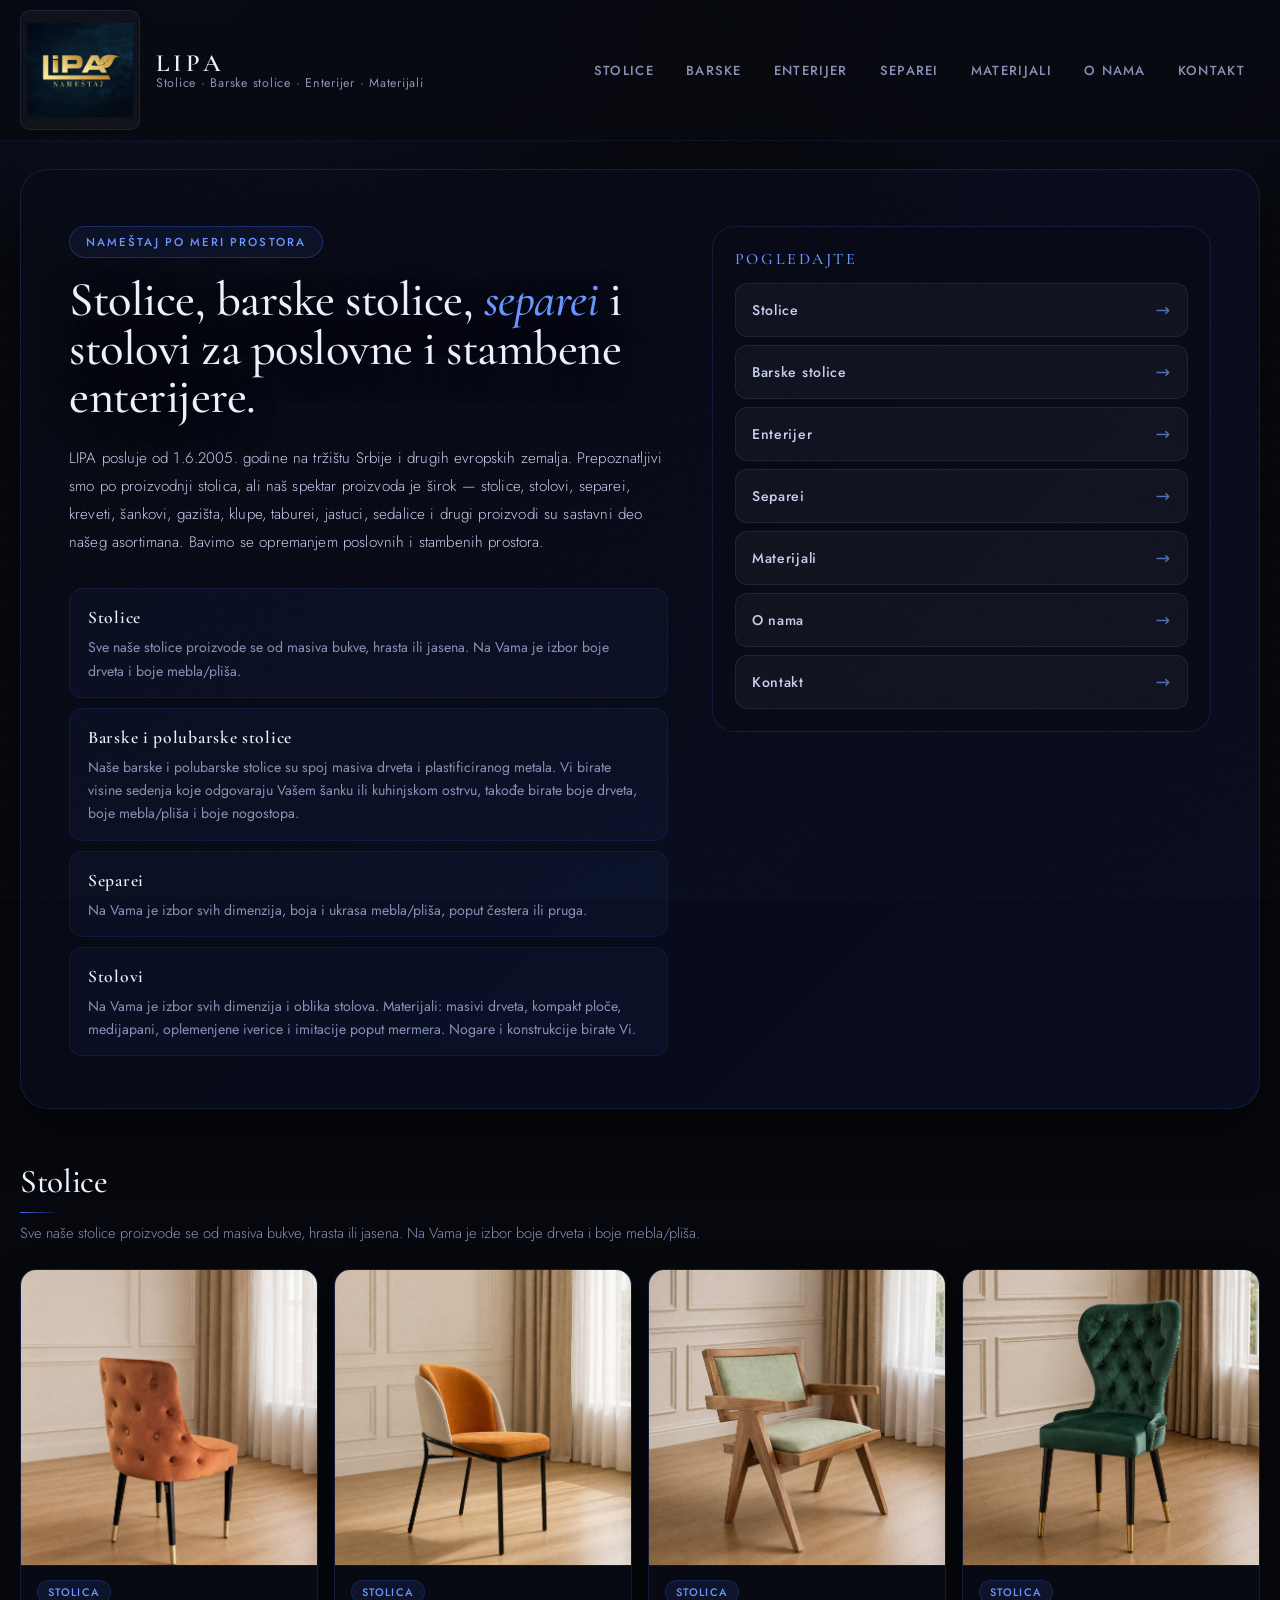
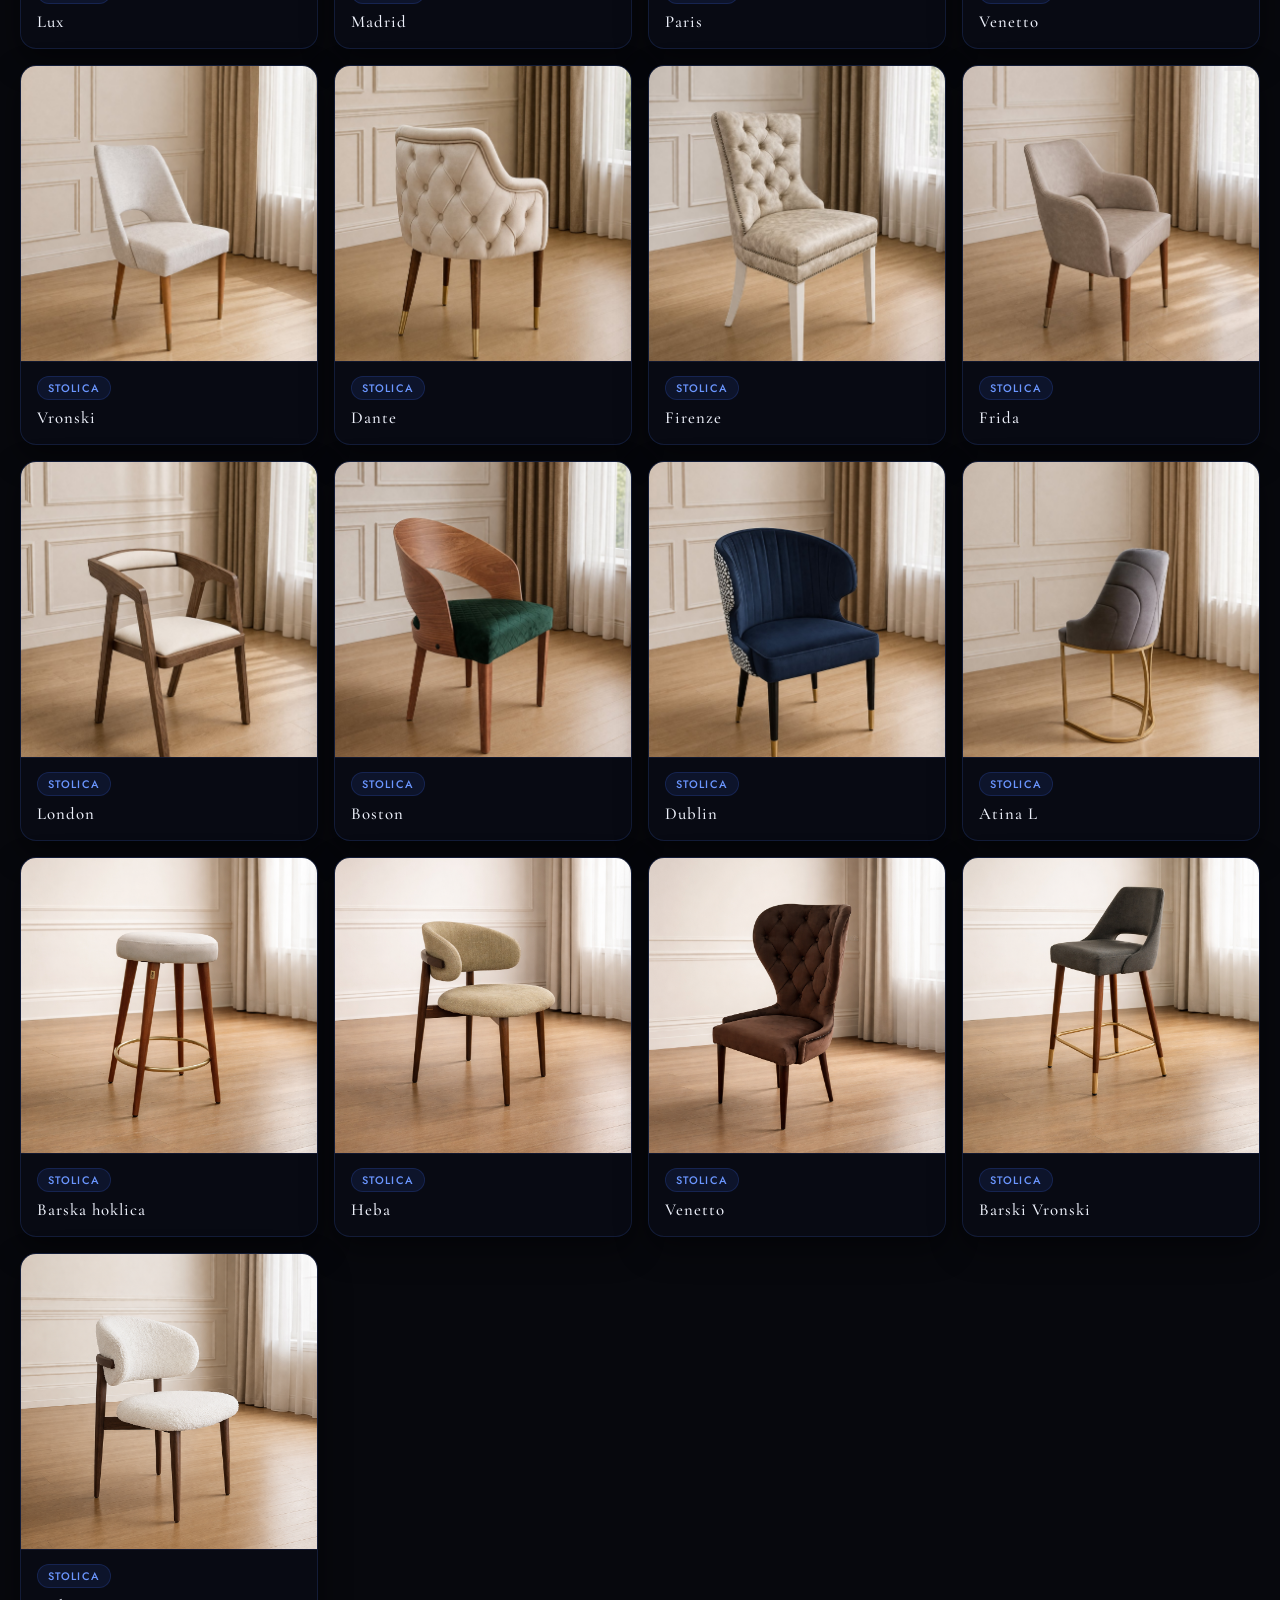
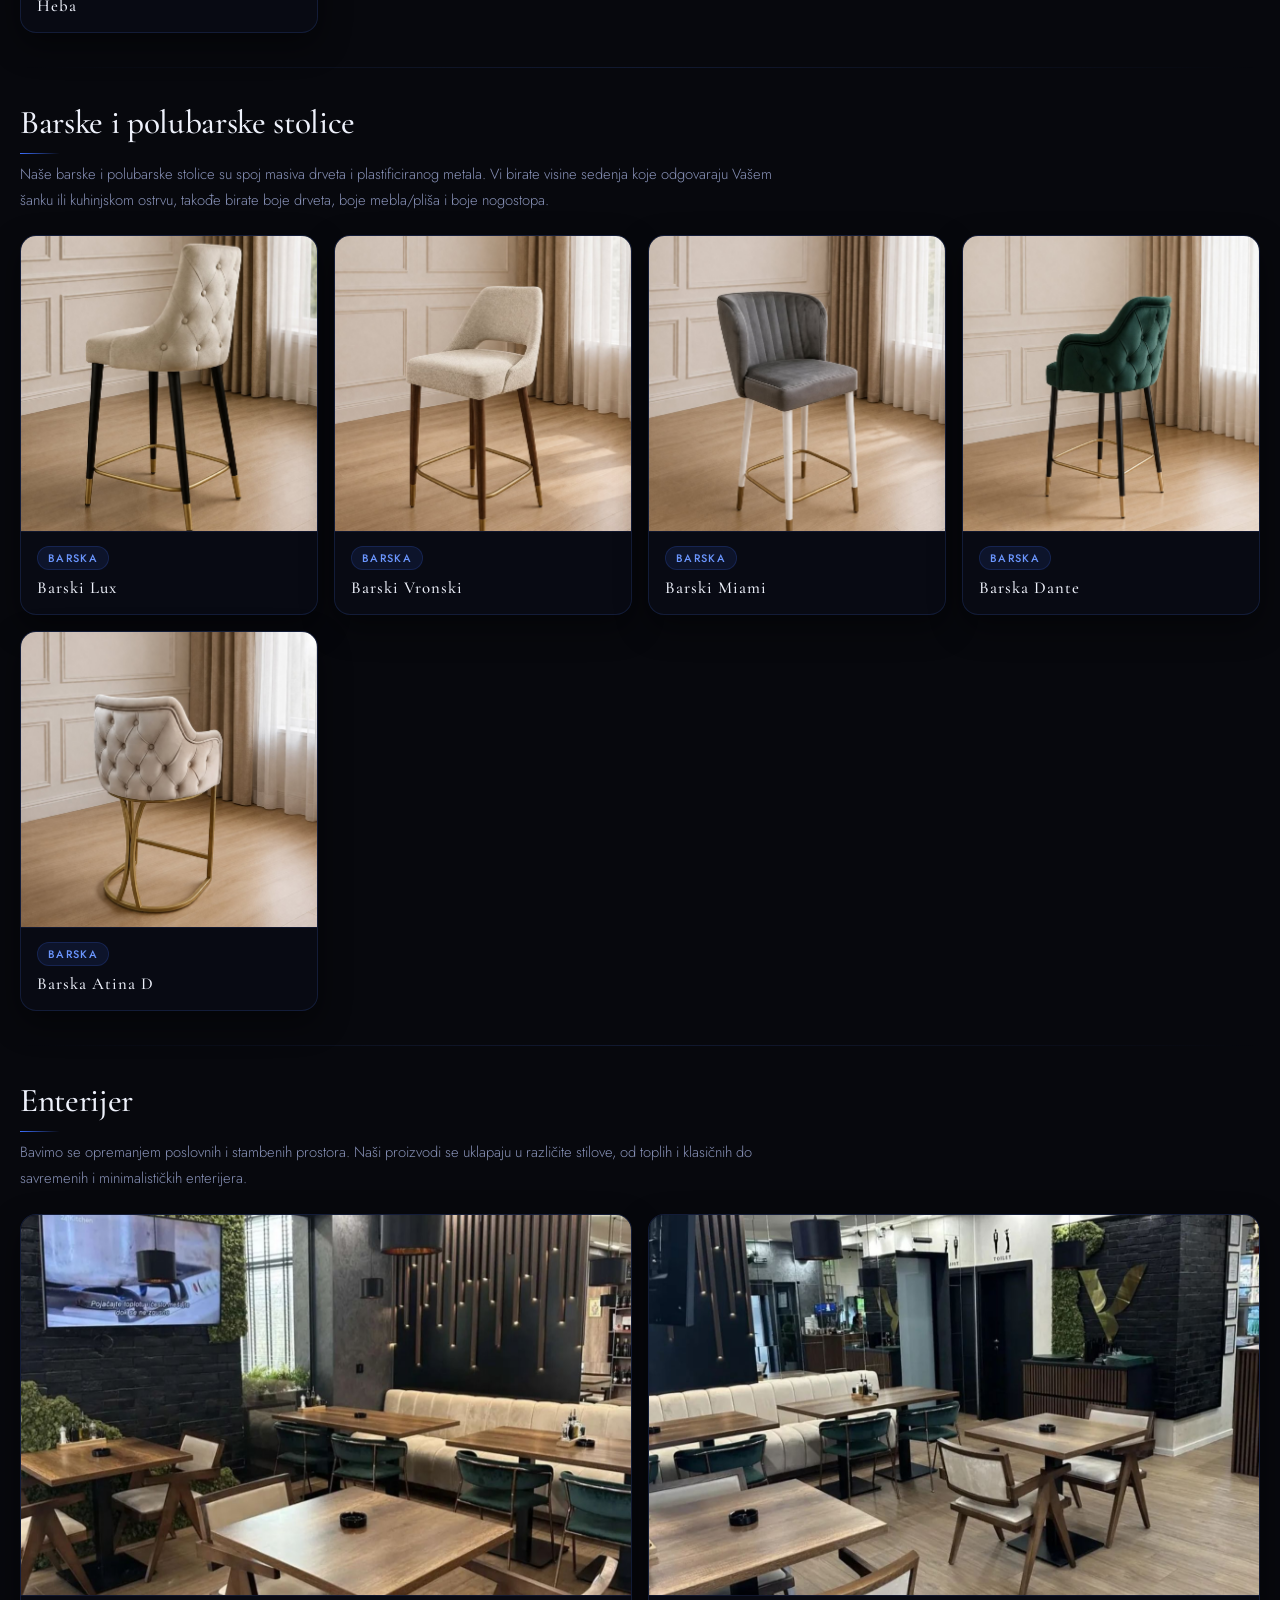
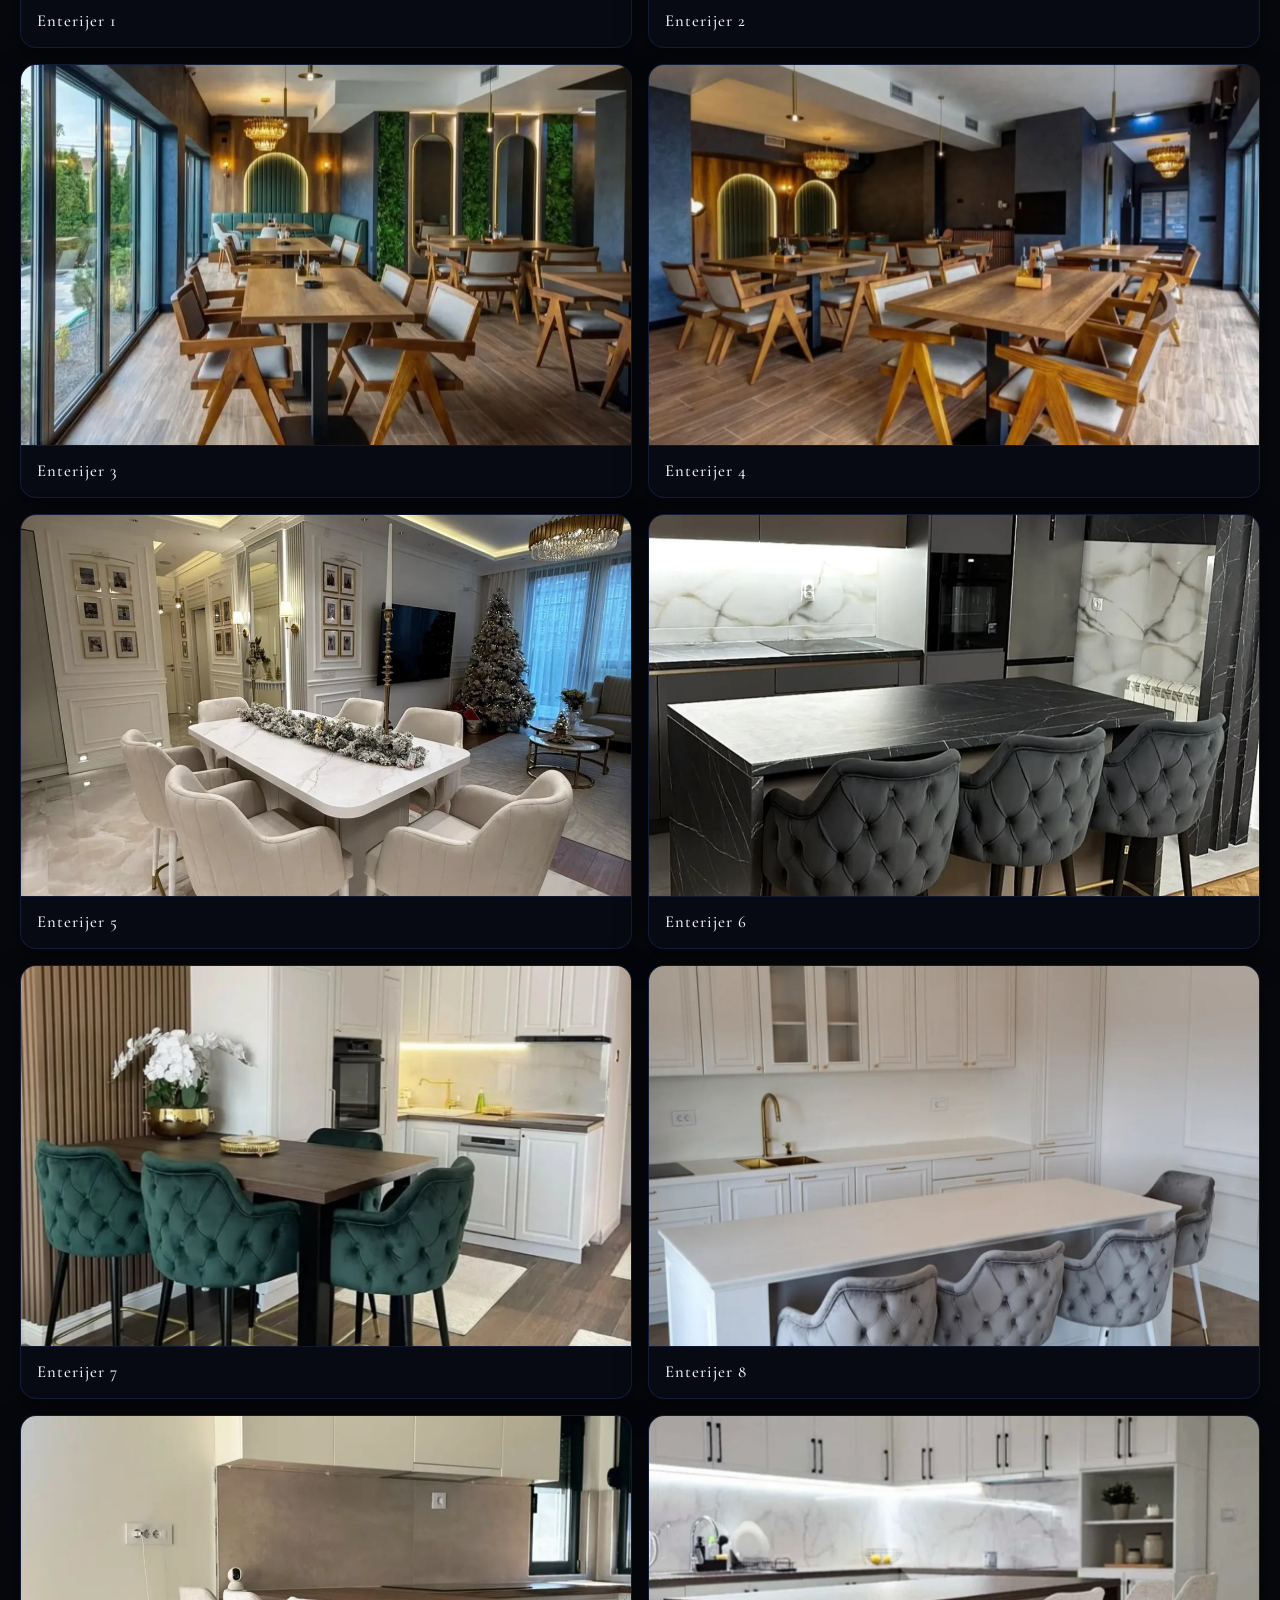
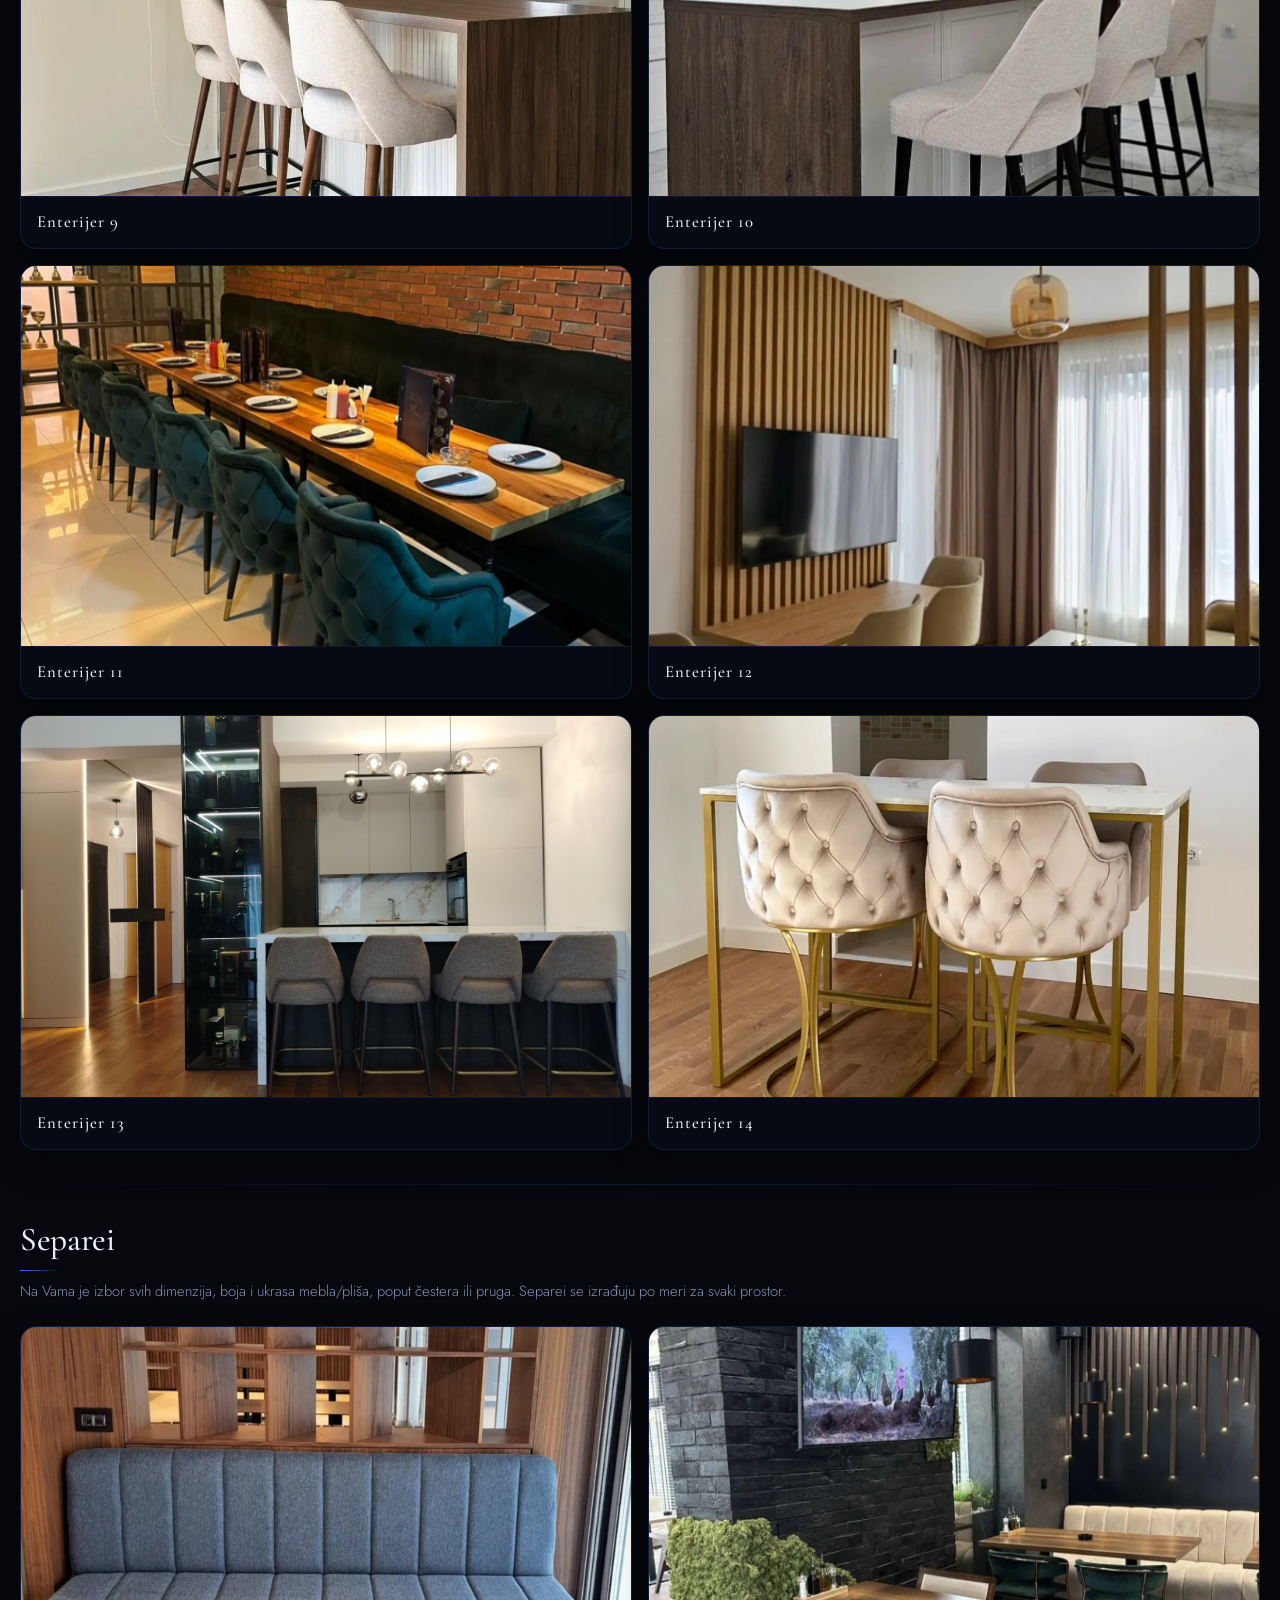
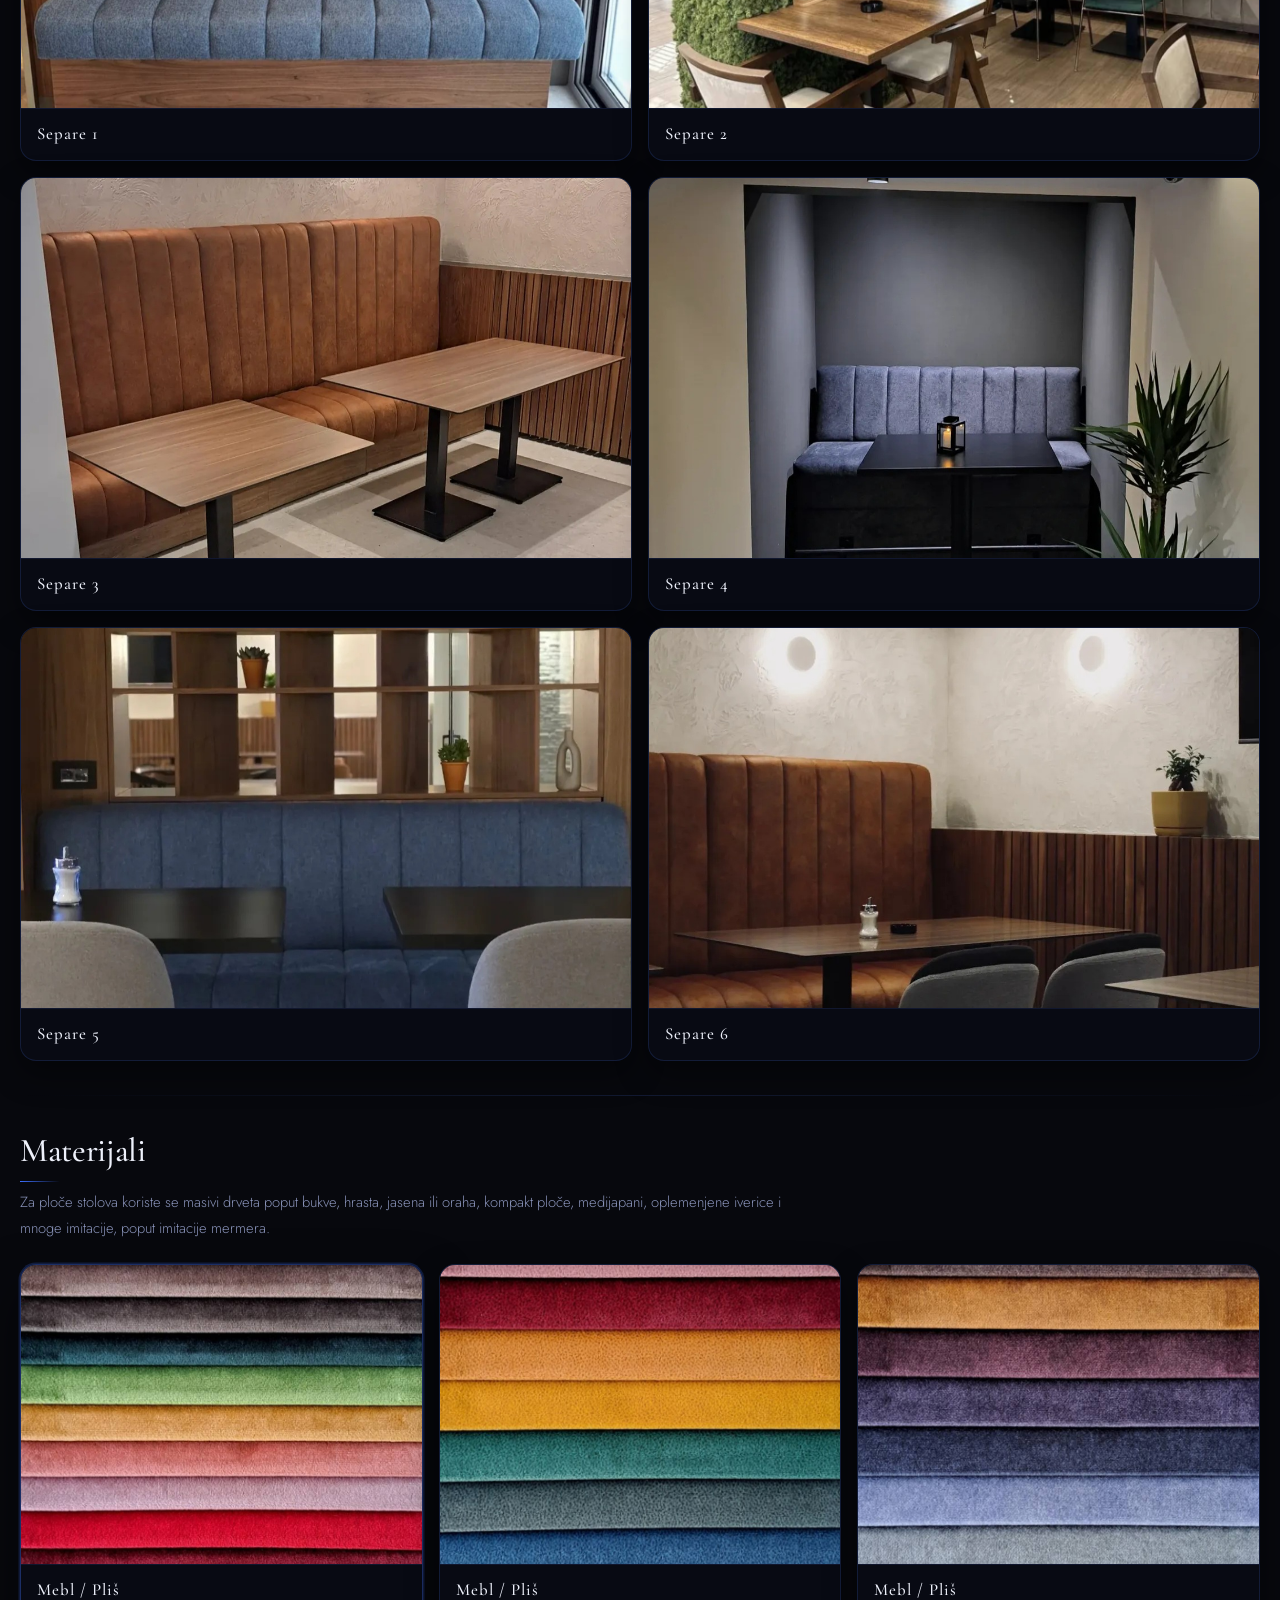
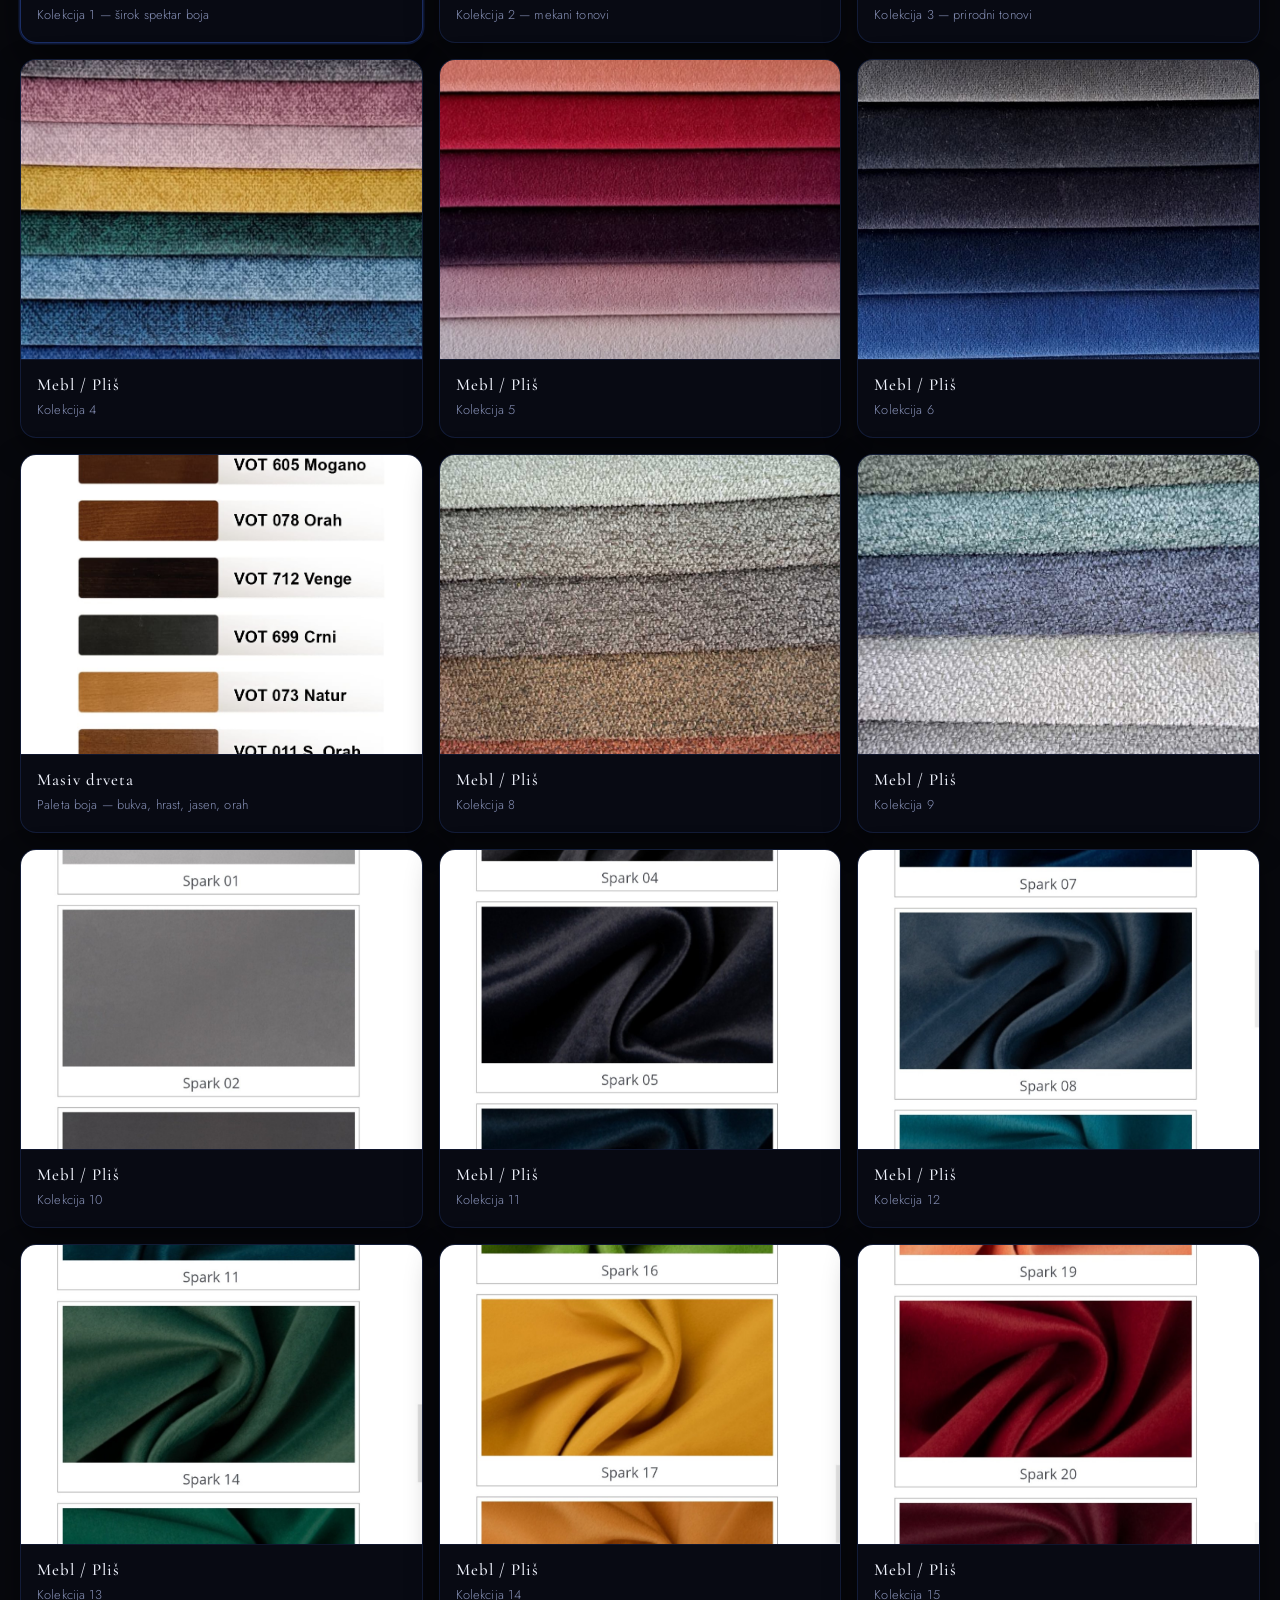
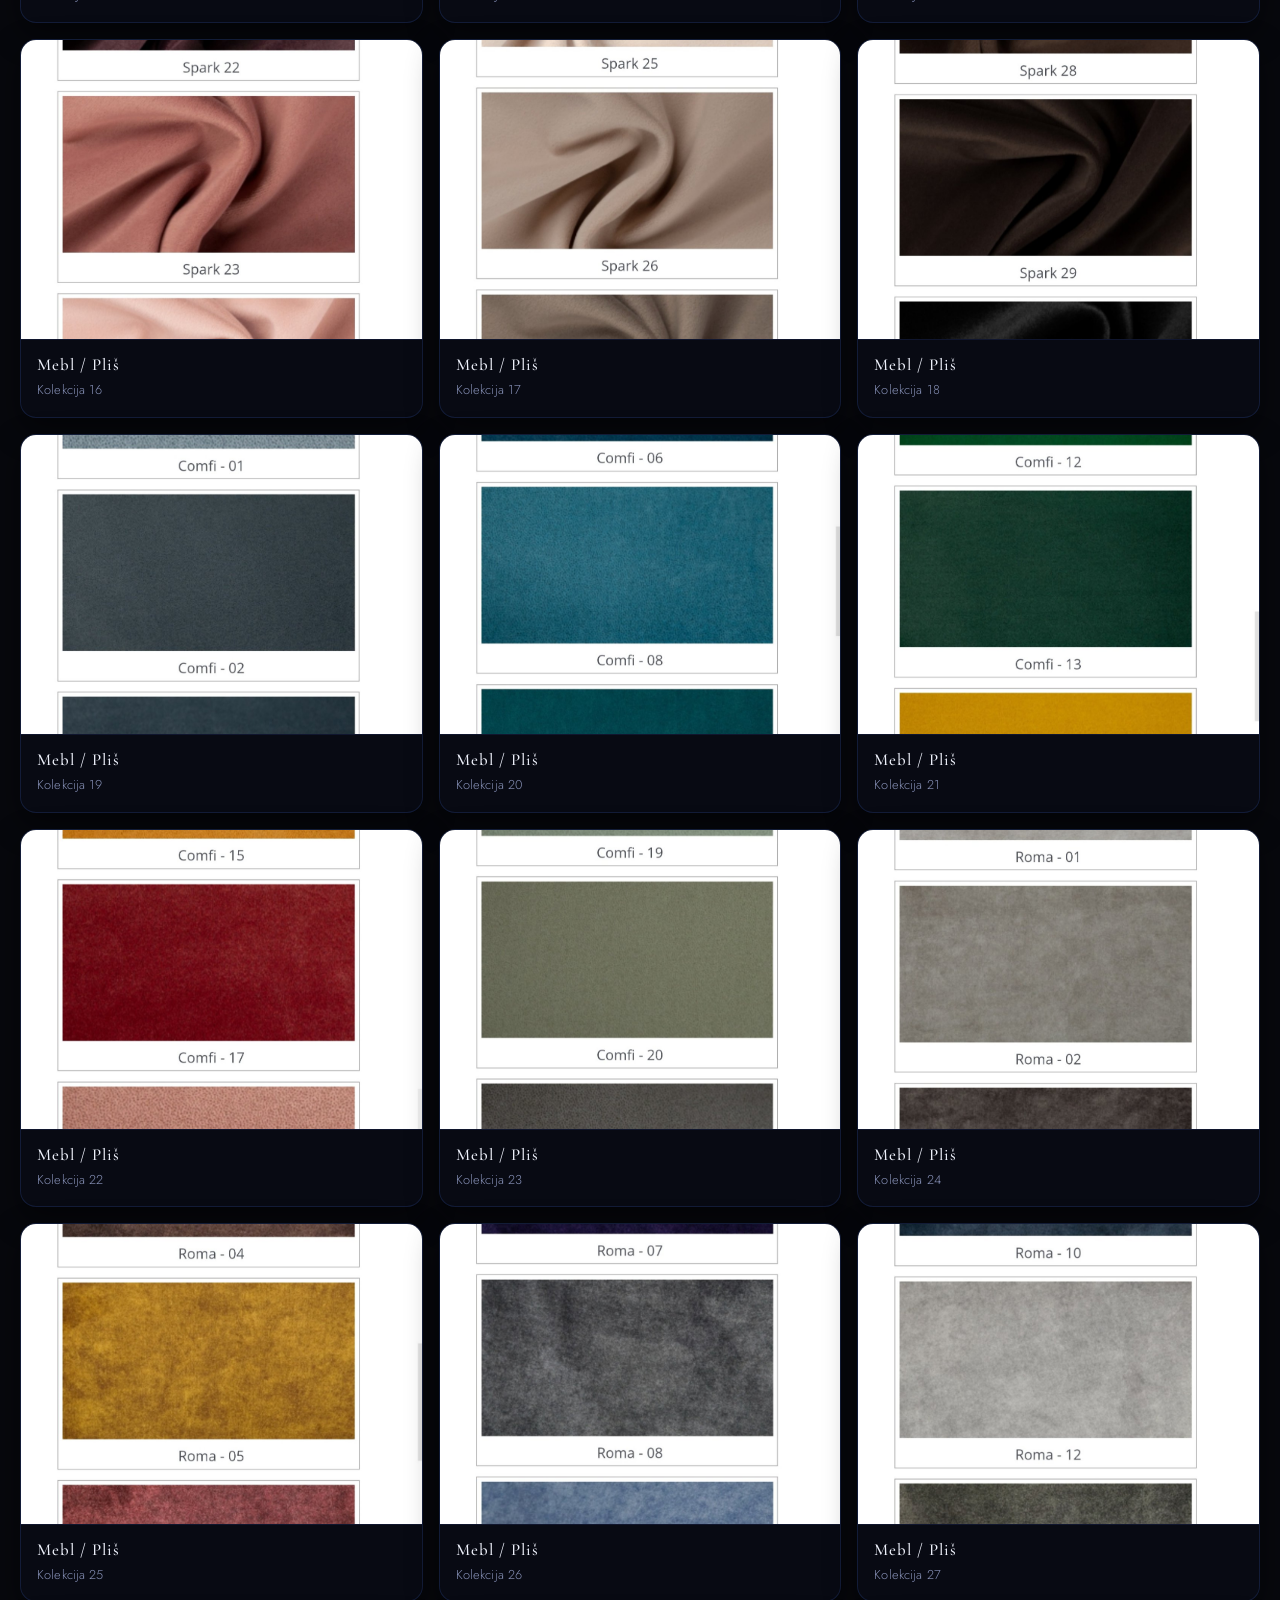
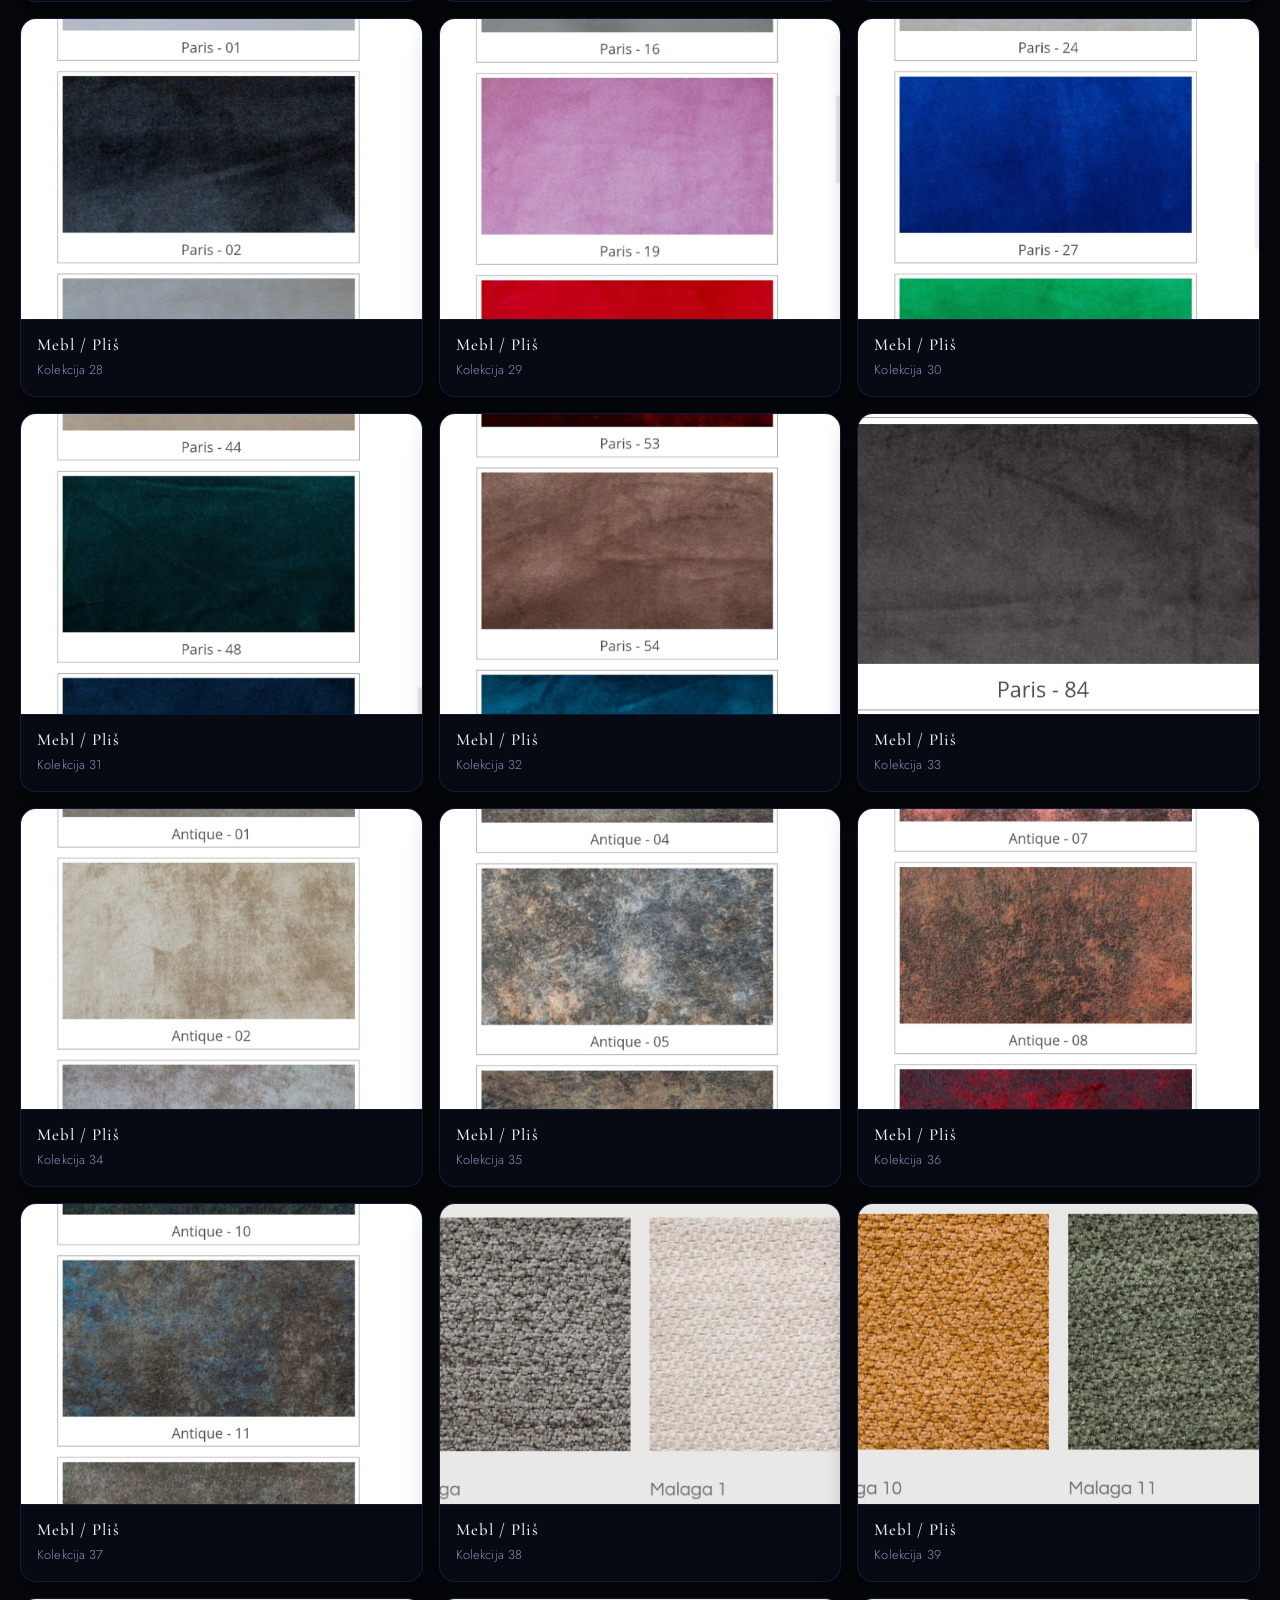
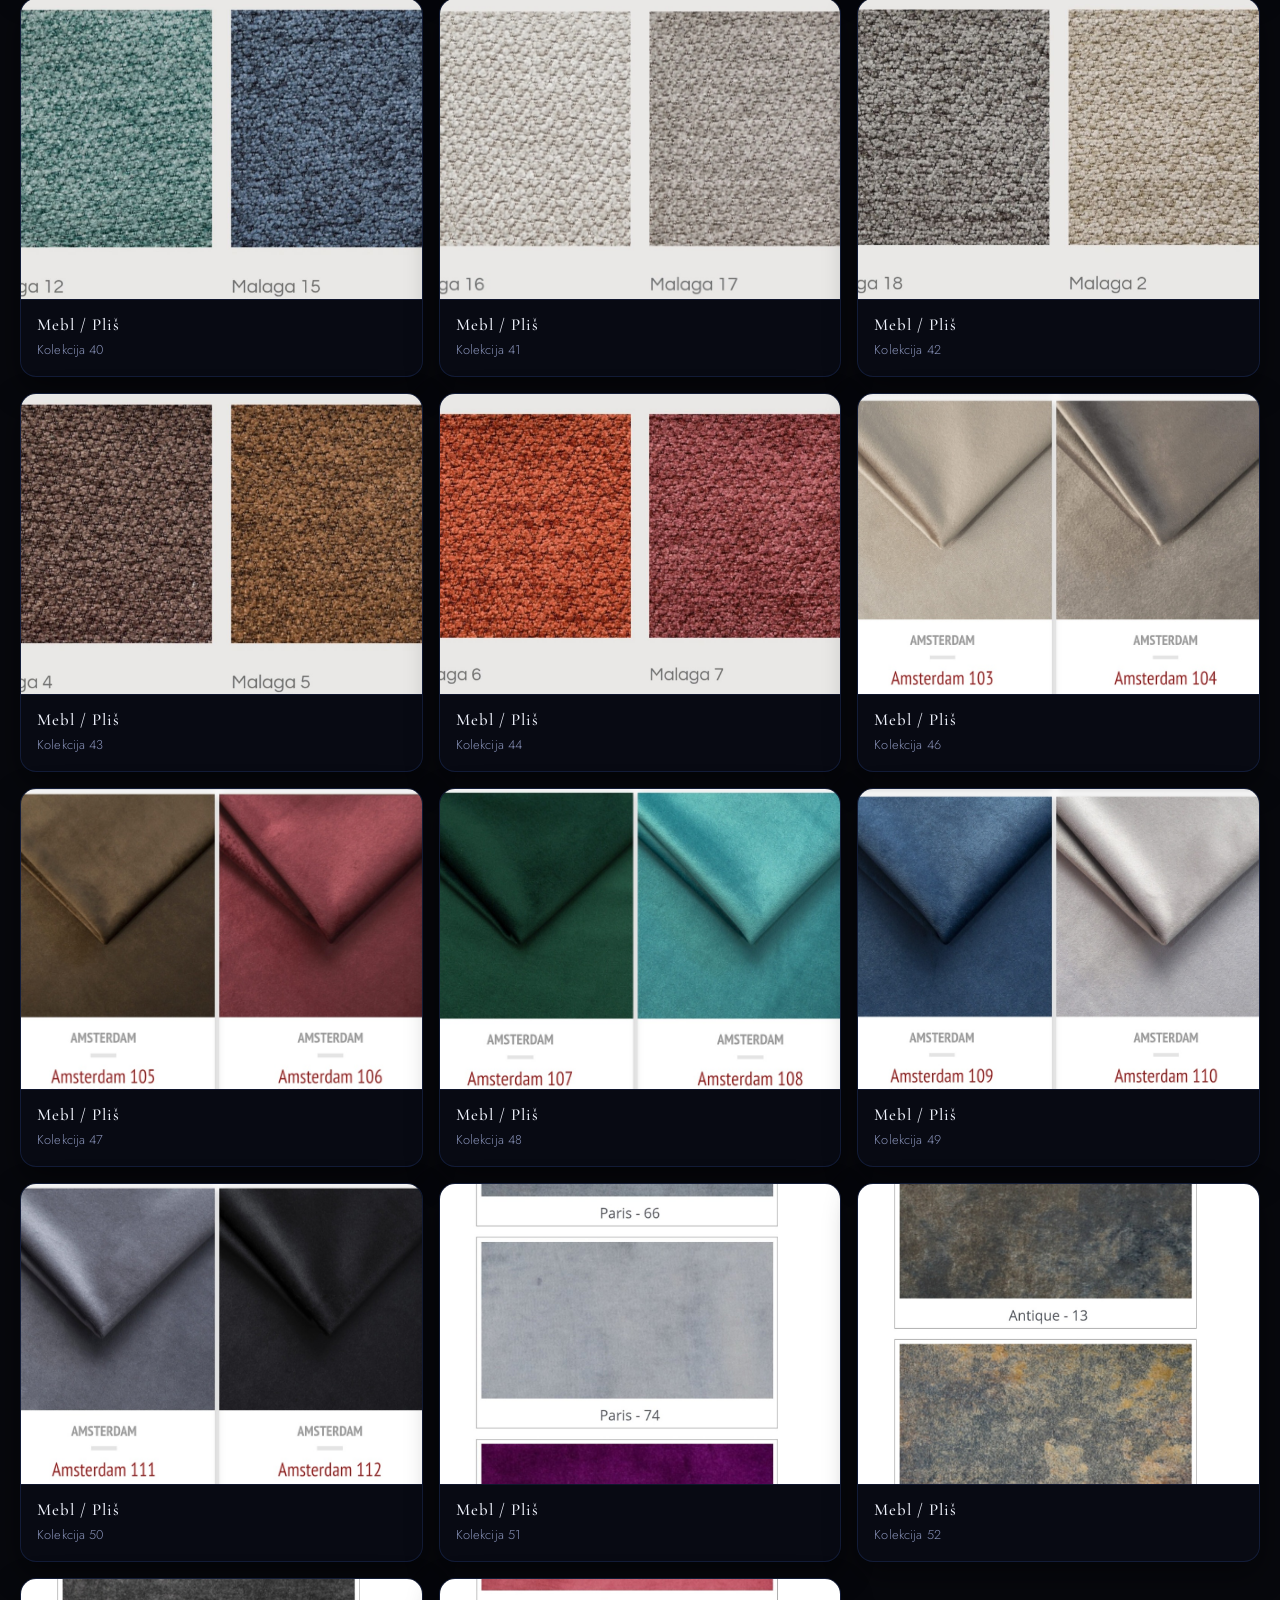
==== commit 1bcfe817: "Update index.html" ====
--- a/index.html
+++ b/index.html
@@ -103,7 +103,7 @@
     }
     .brand{ display:flex; align-items:center; gap:16px; flex-shrink:0; }
     .brand img{
-      width:52px; height:52px; object-fit:contain; border-radius:10px;
+      width:120px; height:120px; object-fit:contain; border-radius:10px;
       background:rgba(255,255,255,.04); padding:6px; border:1px solid var(--line);
     }
     .brand-text{ display:flex; flex-direction:column; line-height:1.1; }
@@ -422,7 +422,7 @@
     }
     @media (max-width:520px){
       .tray-4, .tray-3, .tray-2{ grid-template-columns:1fr; }
-      .brand img{ width:44px; height:44px; }
+      .brand img{ width:88px; height:88px; }
       .menu a{ padding:7px 10px; font-size:.78rem; }
       .footer-card, .contact-card{ padding:16px 18px; }
     }
@@ -1052,12 +1052,6 @@
 
           <article class="tray-card selectable" tabindex="0" role="button" aria-pressed="false">
             <div class="tray-check">✓</div>
-            <div class="tray-img tray-img-swatch"><img src="assets/assets/20260402_143002.jpg" alt="Mebl / Pliš — kolekcija 45"></div>
-            <div class="tray-label">Mebl / Pliš<span class="tray-label-sub">Kolekcija 45</span></div>
-          </article>
-
-          <article class="tray-card selectable" tabindex="0" role="button" aria-pressed="false">
-            <div class="tray-check">✓</div>
             <div class="tray-img tray-img-swatch"><img src="assets/assets/20260402_143032.jpg" alt="Mebl / Pliš — kolekcija 46"></div>
             <div class="tray-label">Mebl / Pliš<span class="tray-label-sub">Kolekcija 46</span></div>
           </article>
@@ -1192,7 +1186,7 @@
     <img id="lightboxImg" src="" alt="">
   </div>
 
-  <script data-cfasync="false" src="/cdn-cgi/scripts/5c5dd728/cloudflare-static/email-decode.min.js"></script><script>
+  <script>
     const lightbox = document.getElementById('lightbox');
     const lightboxImg = document.getElementById('lightboxImg');
     const lightboxClose = document.getElementById('lightboxClose');
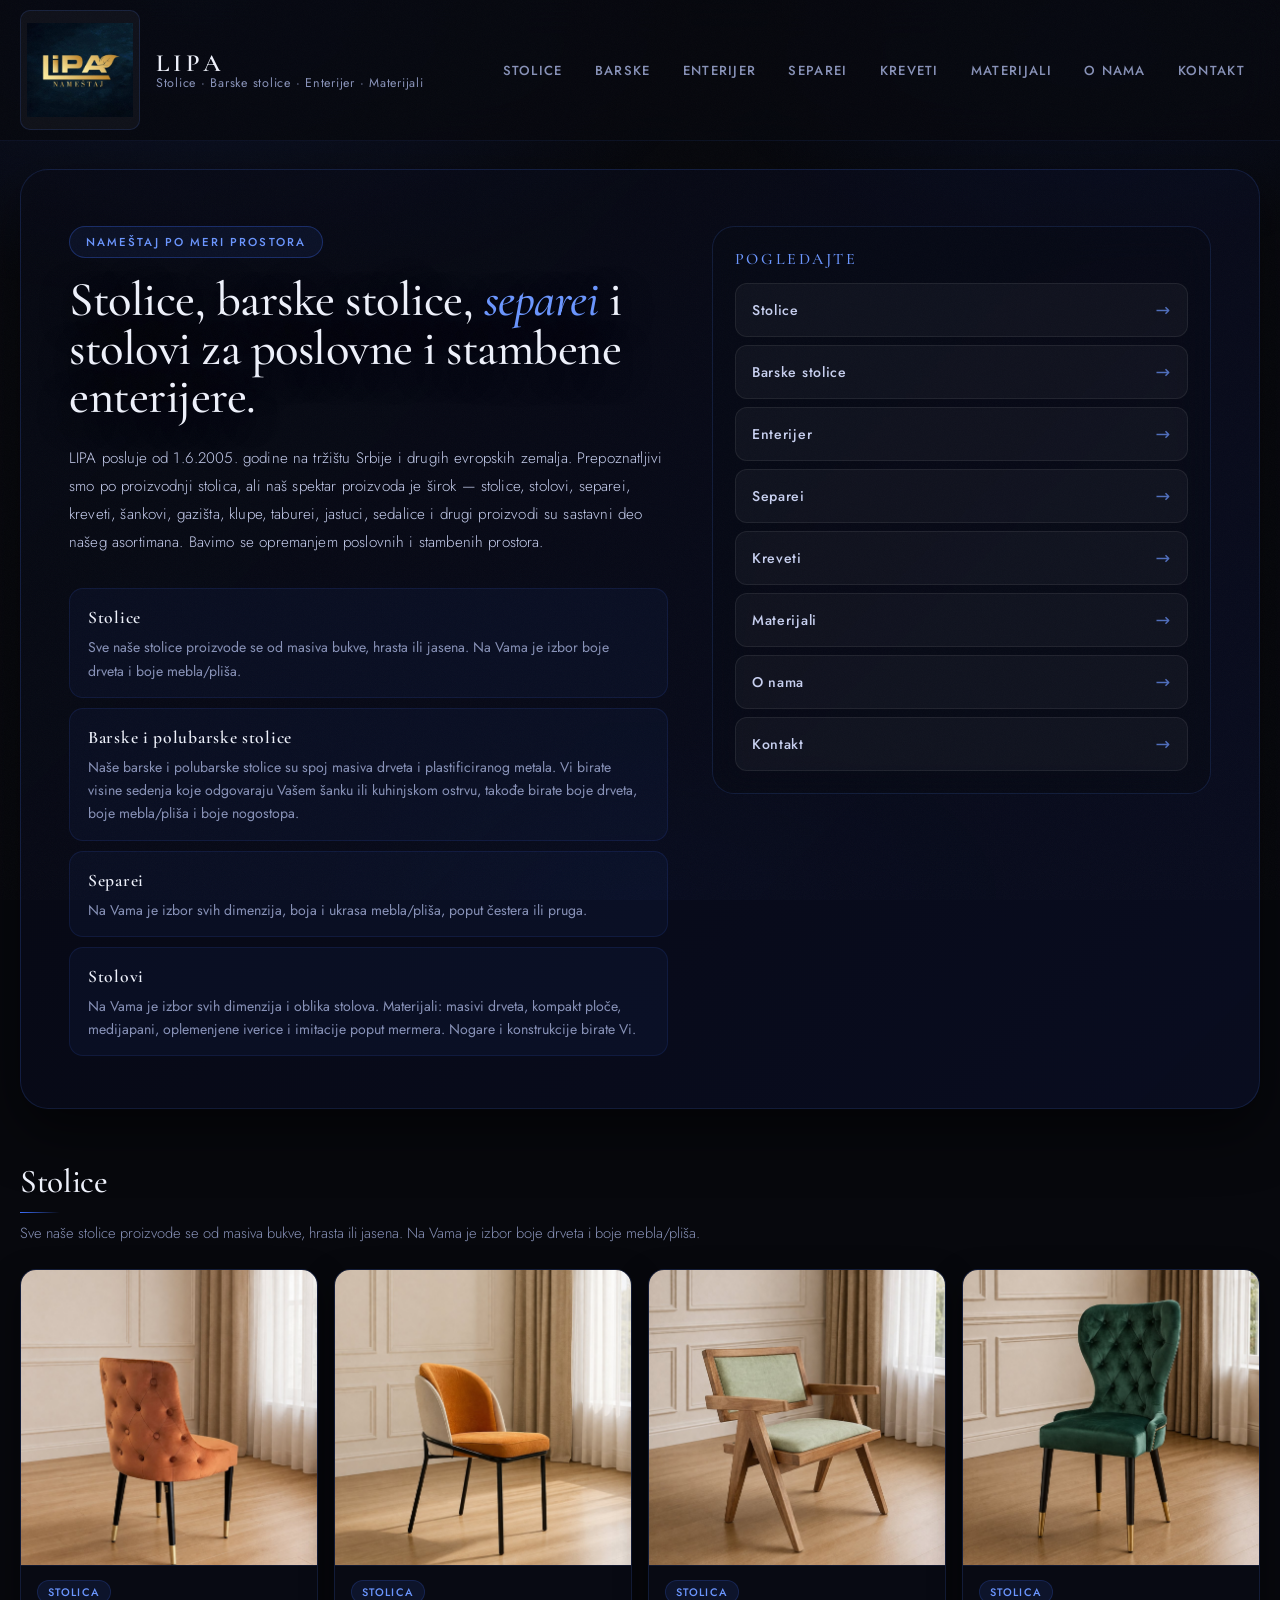
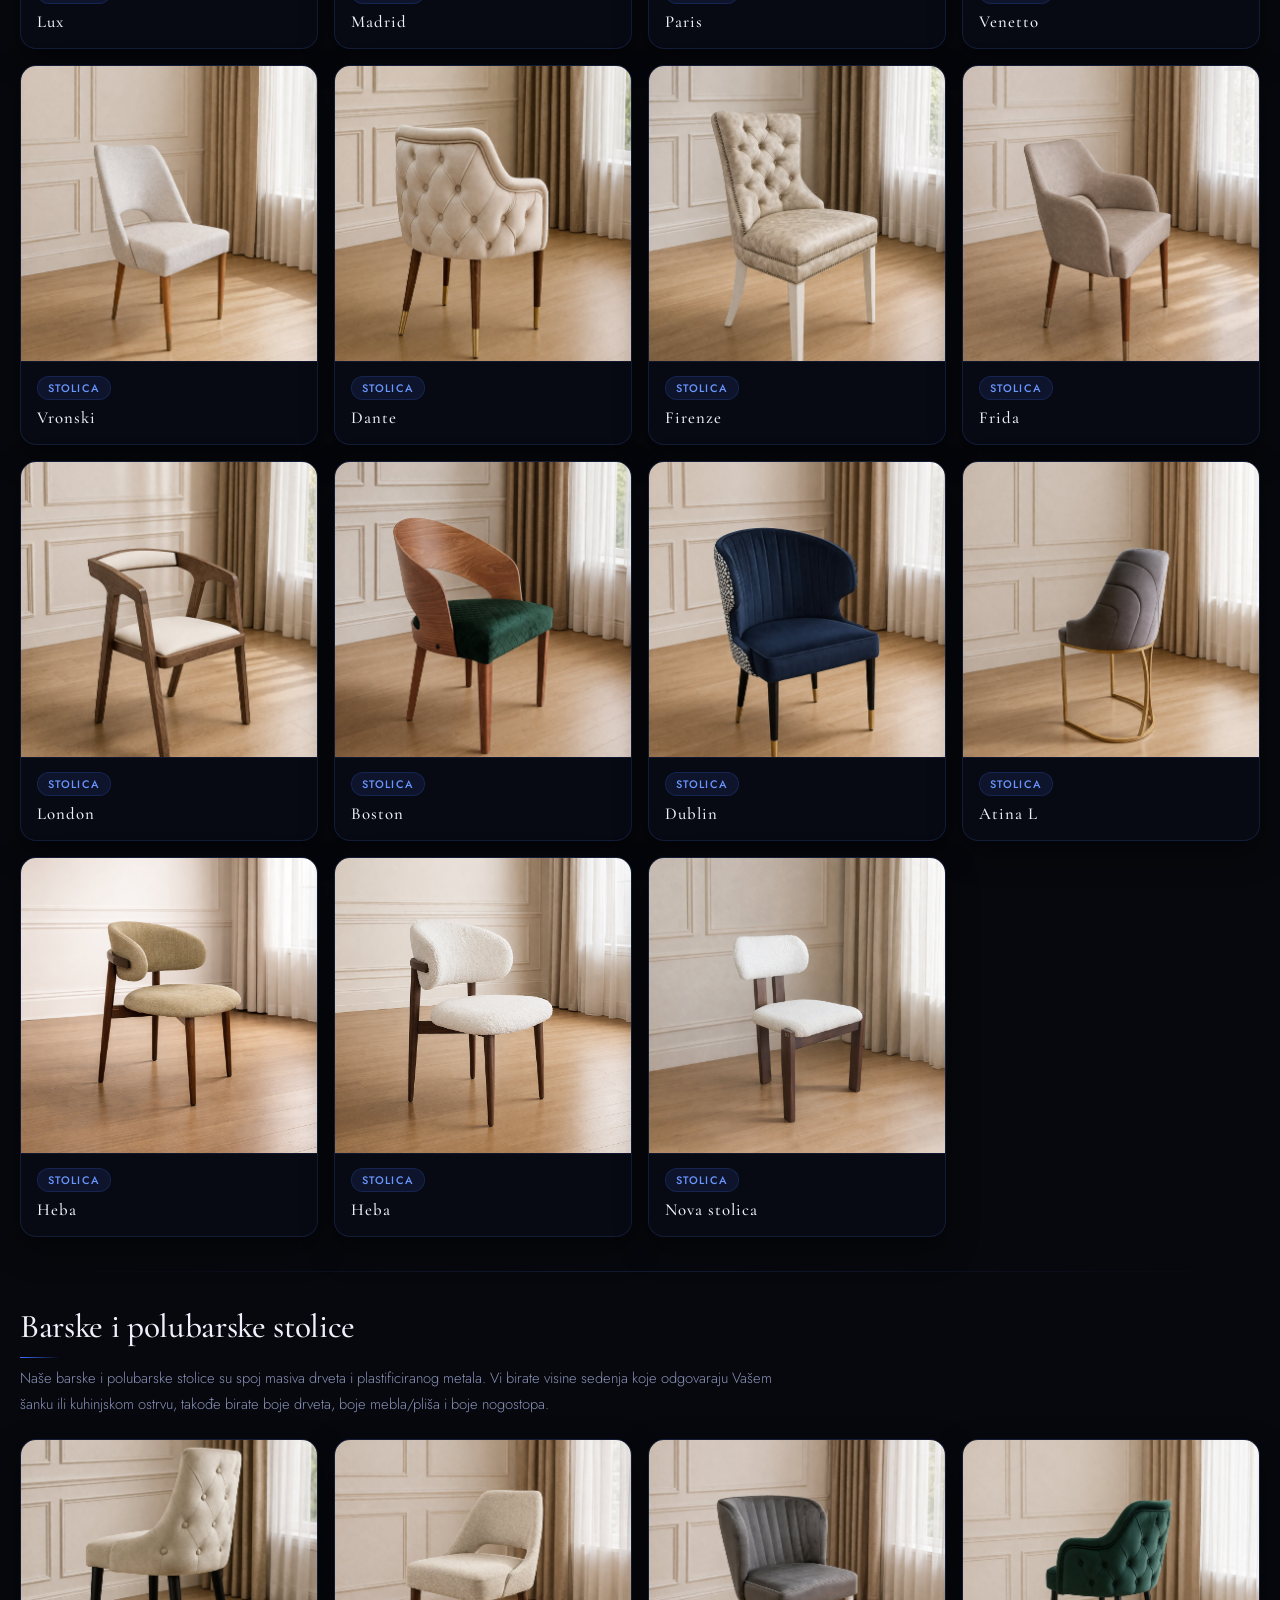
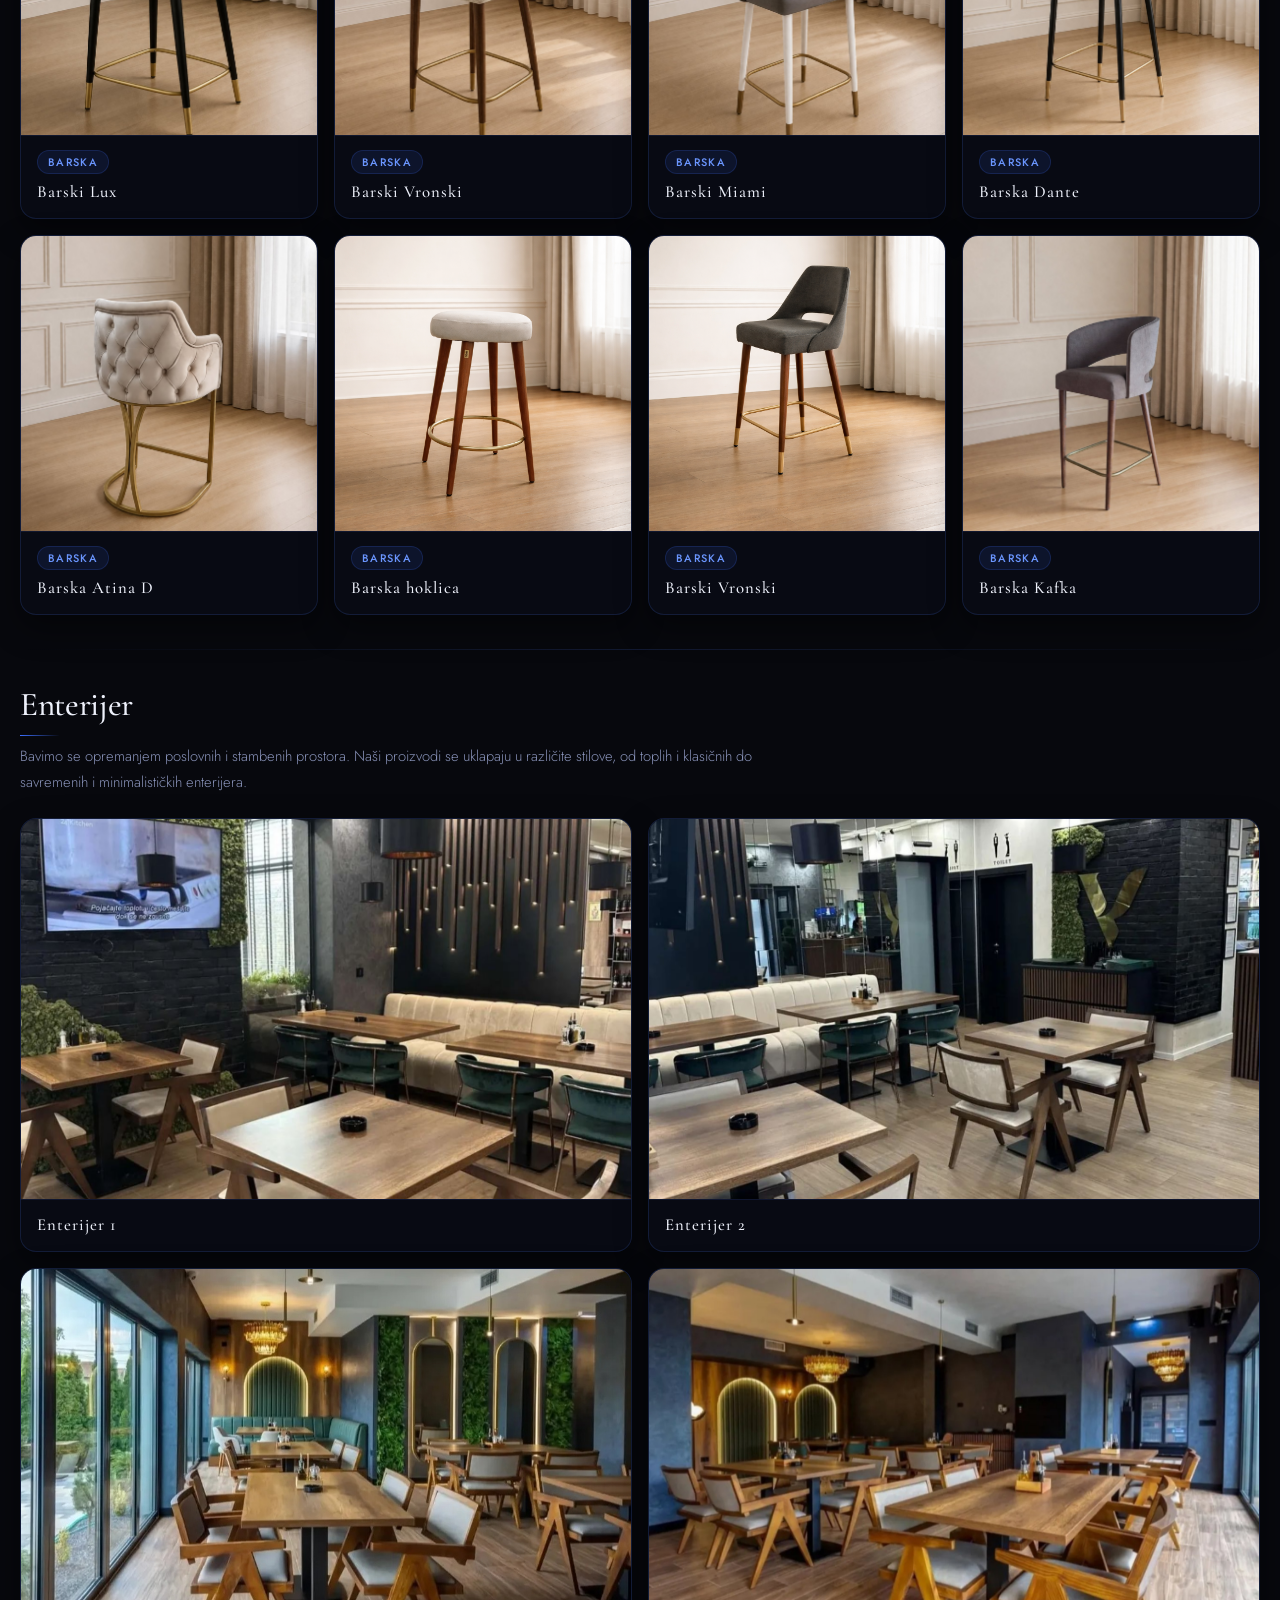
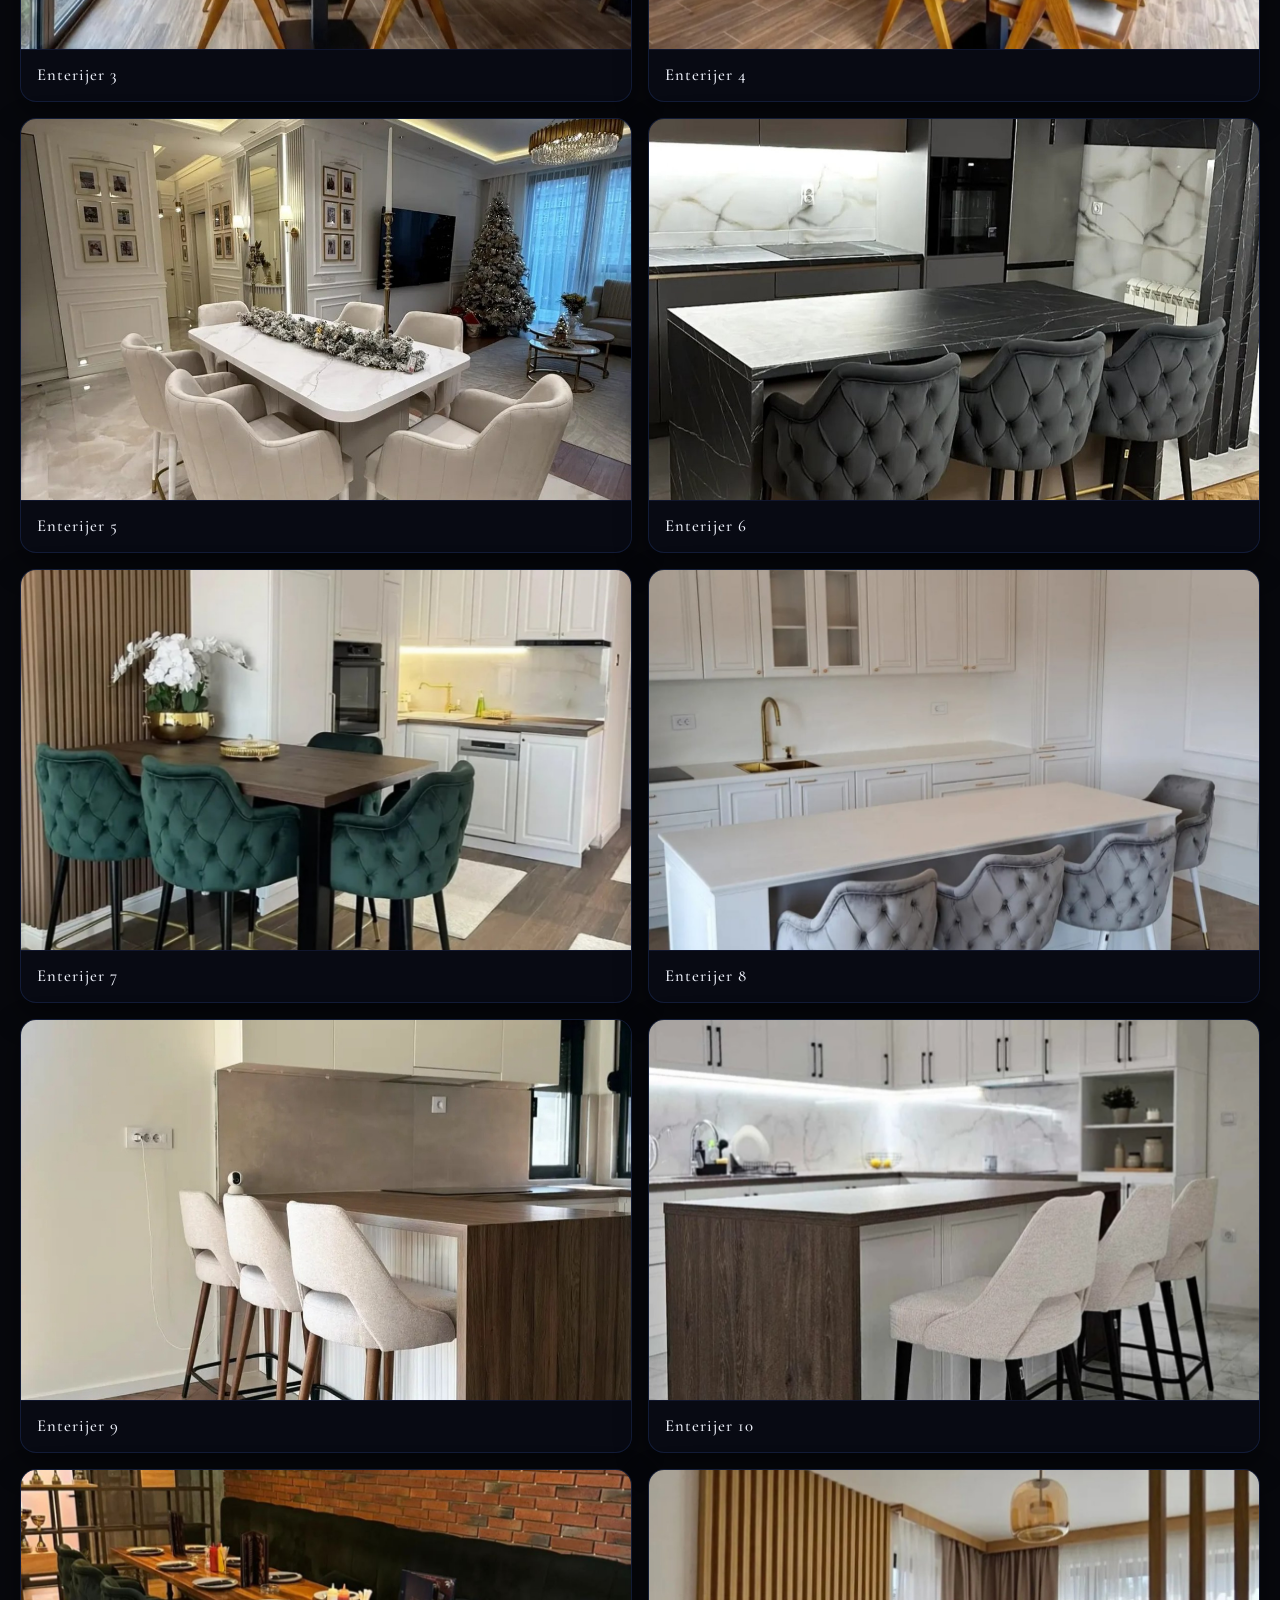
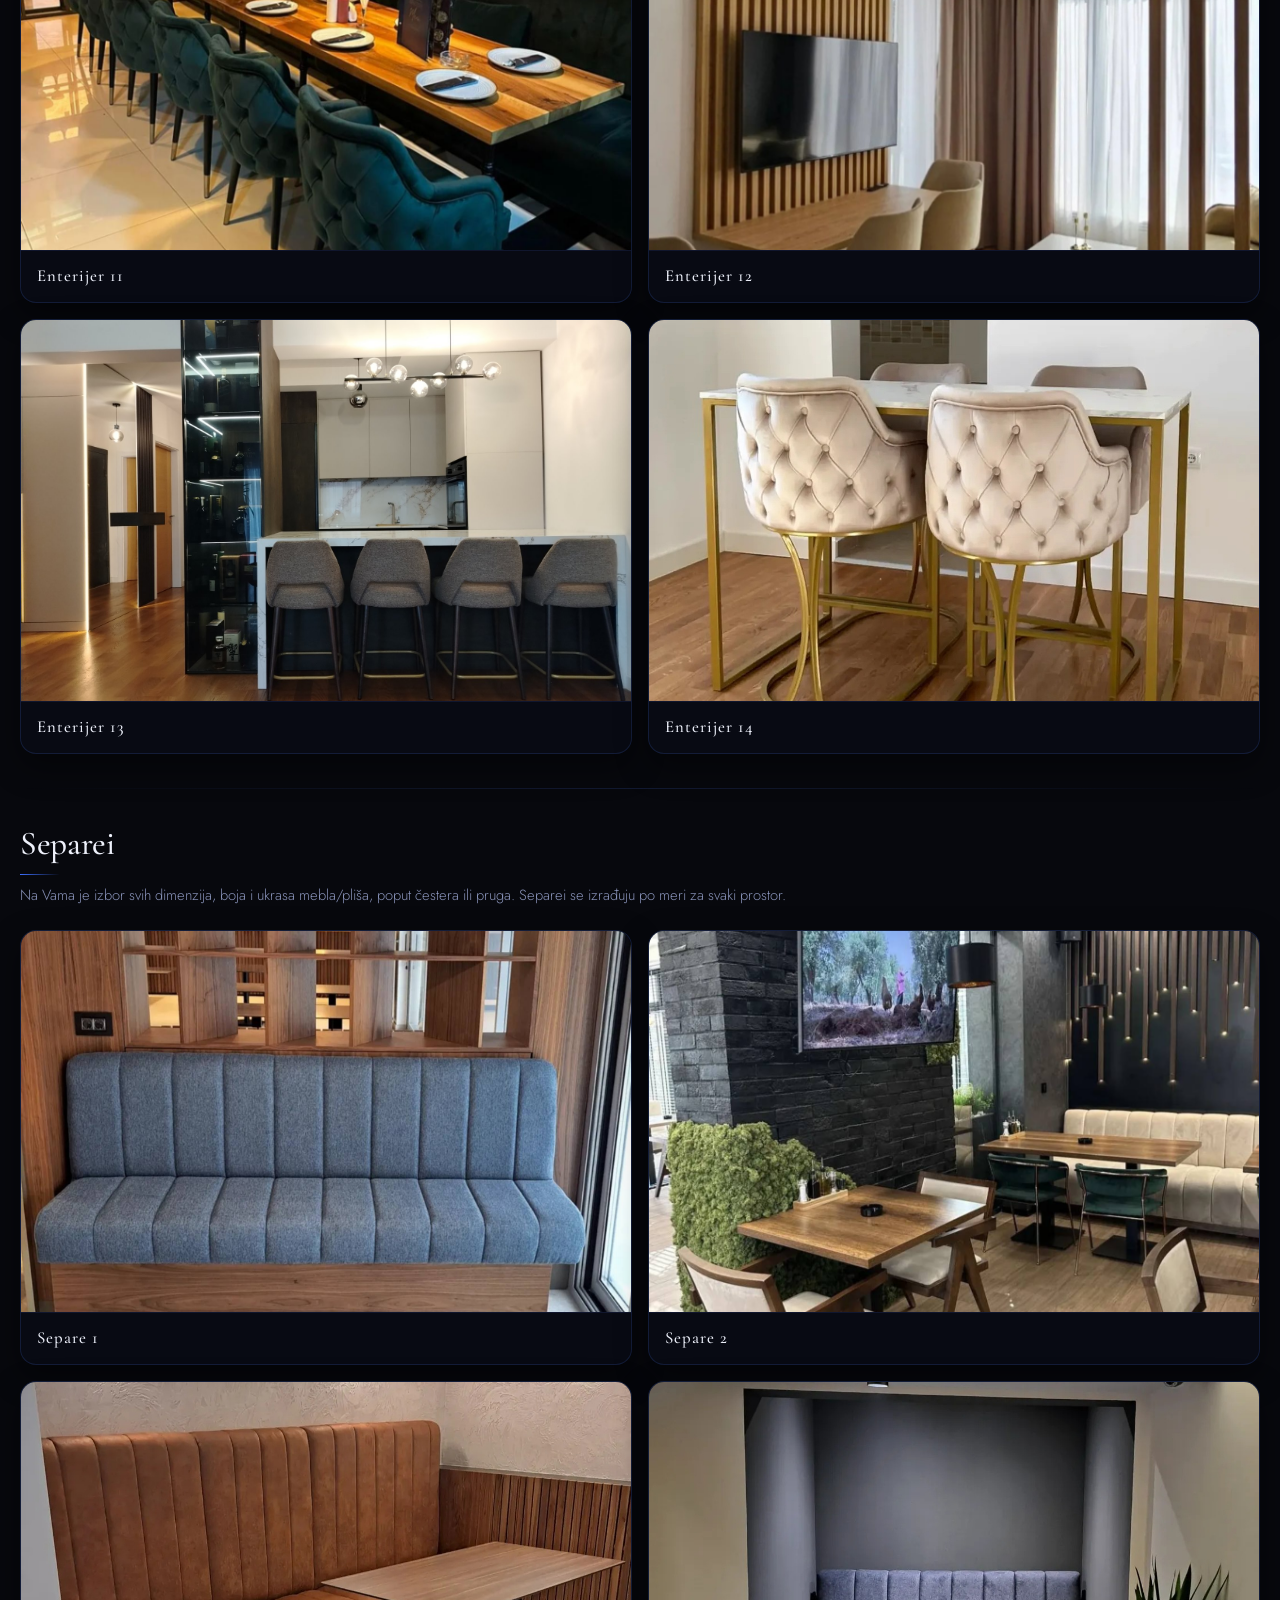
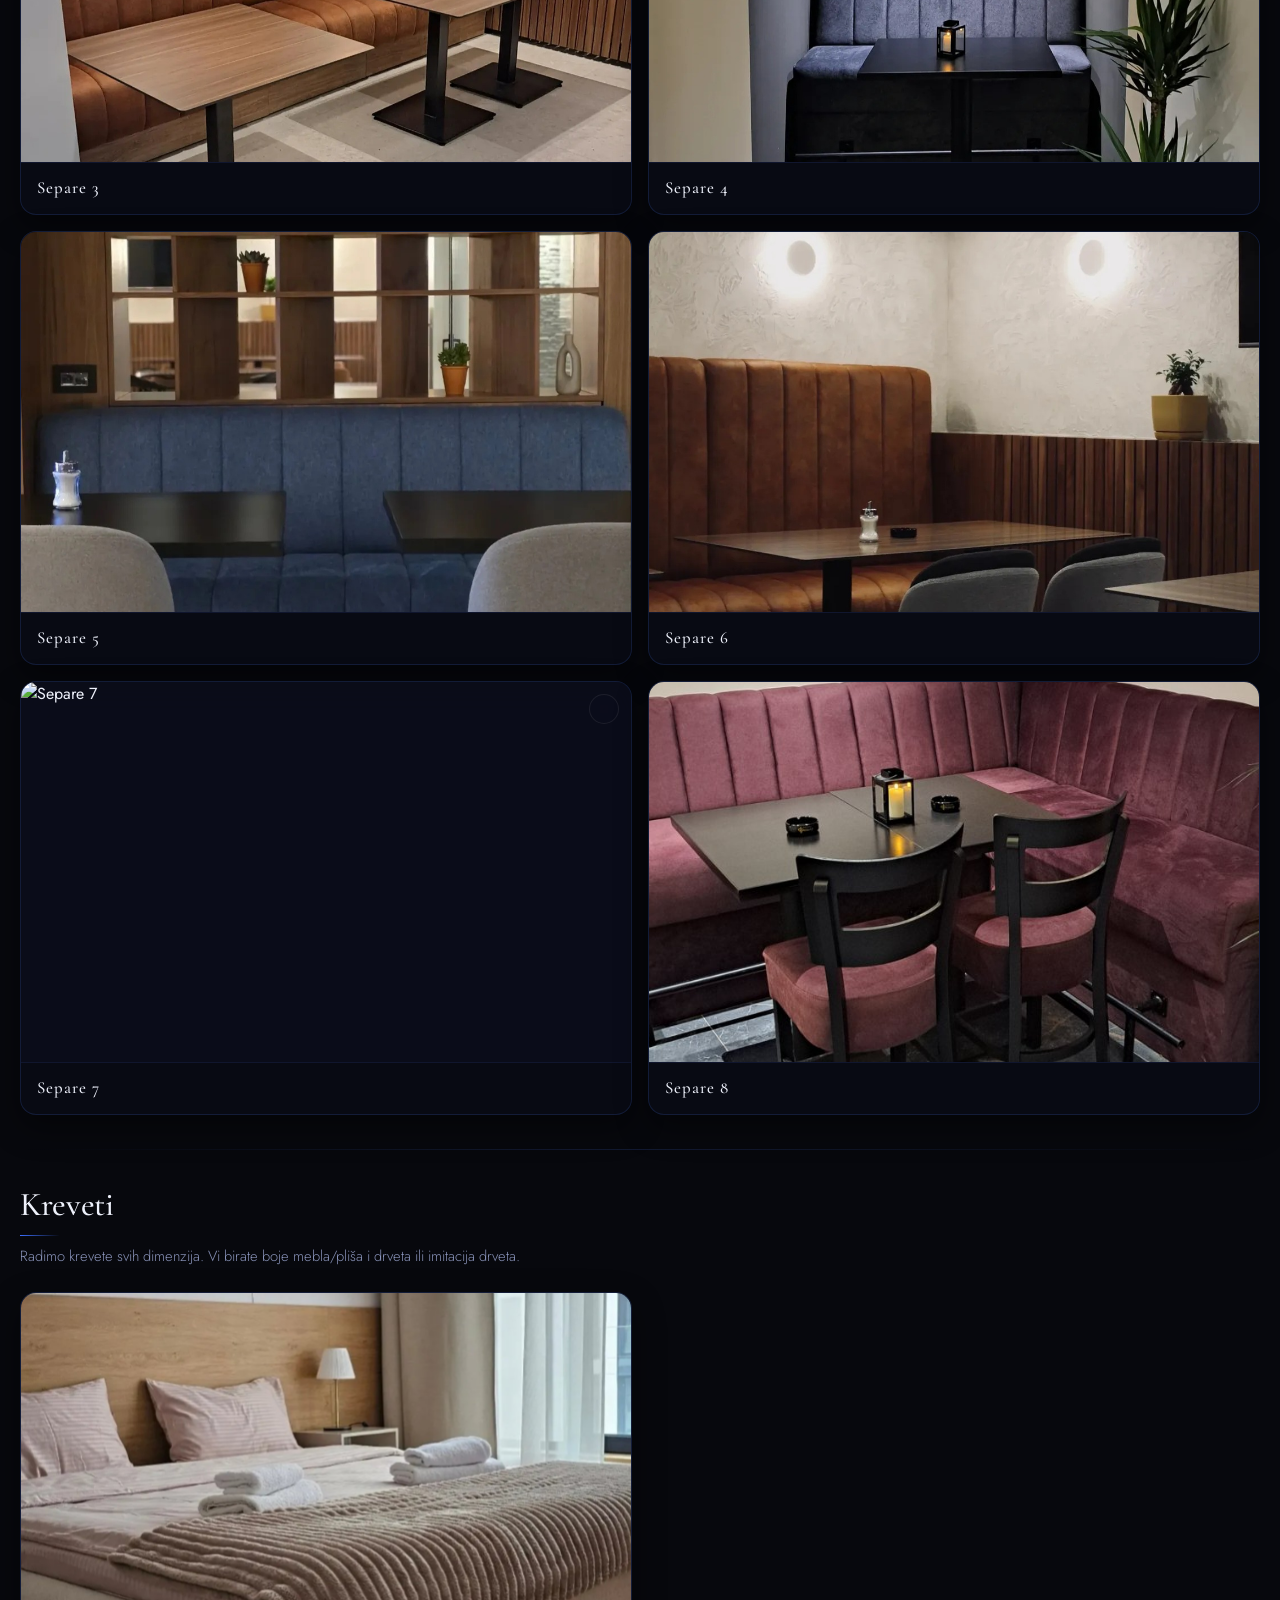
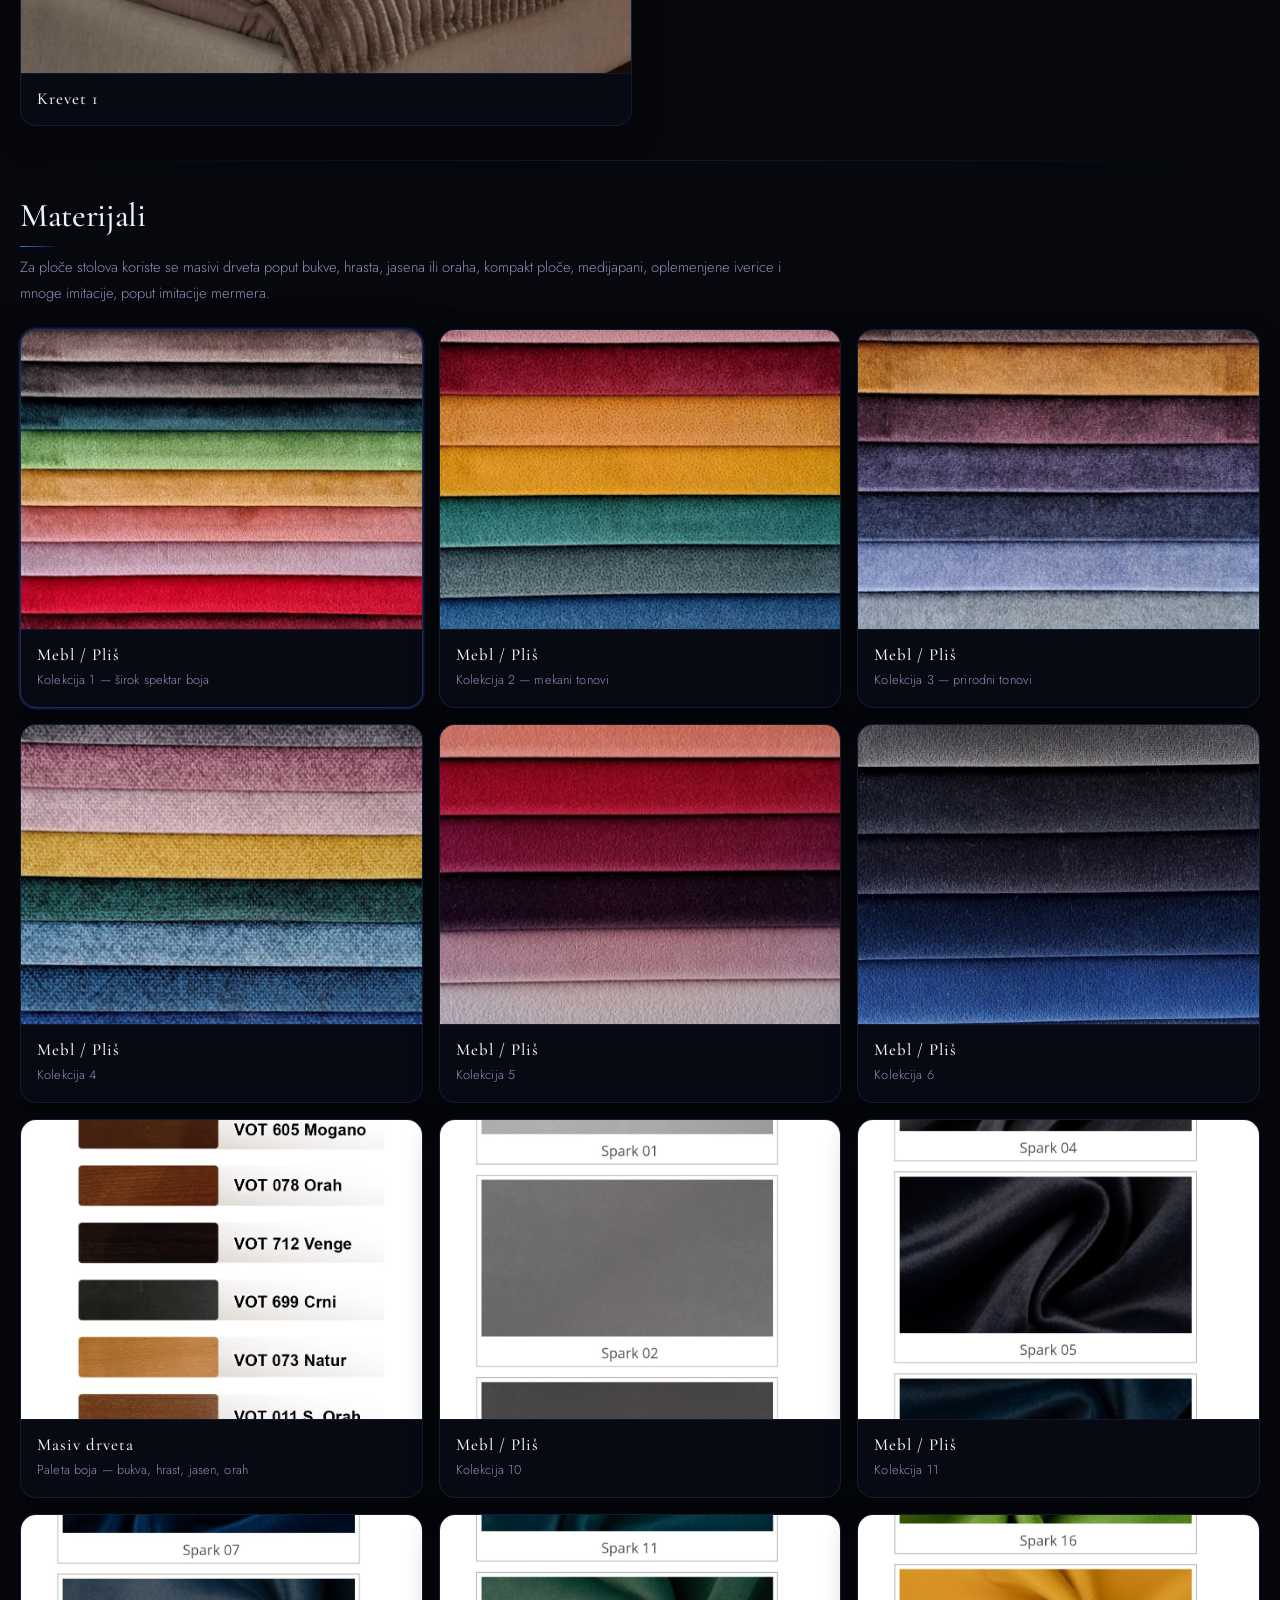
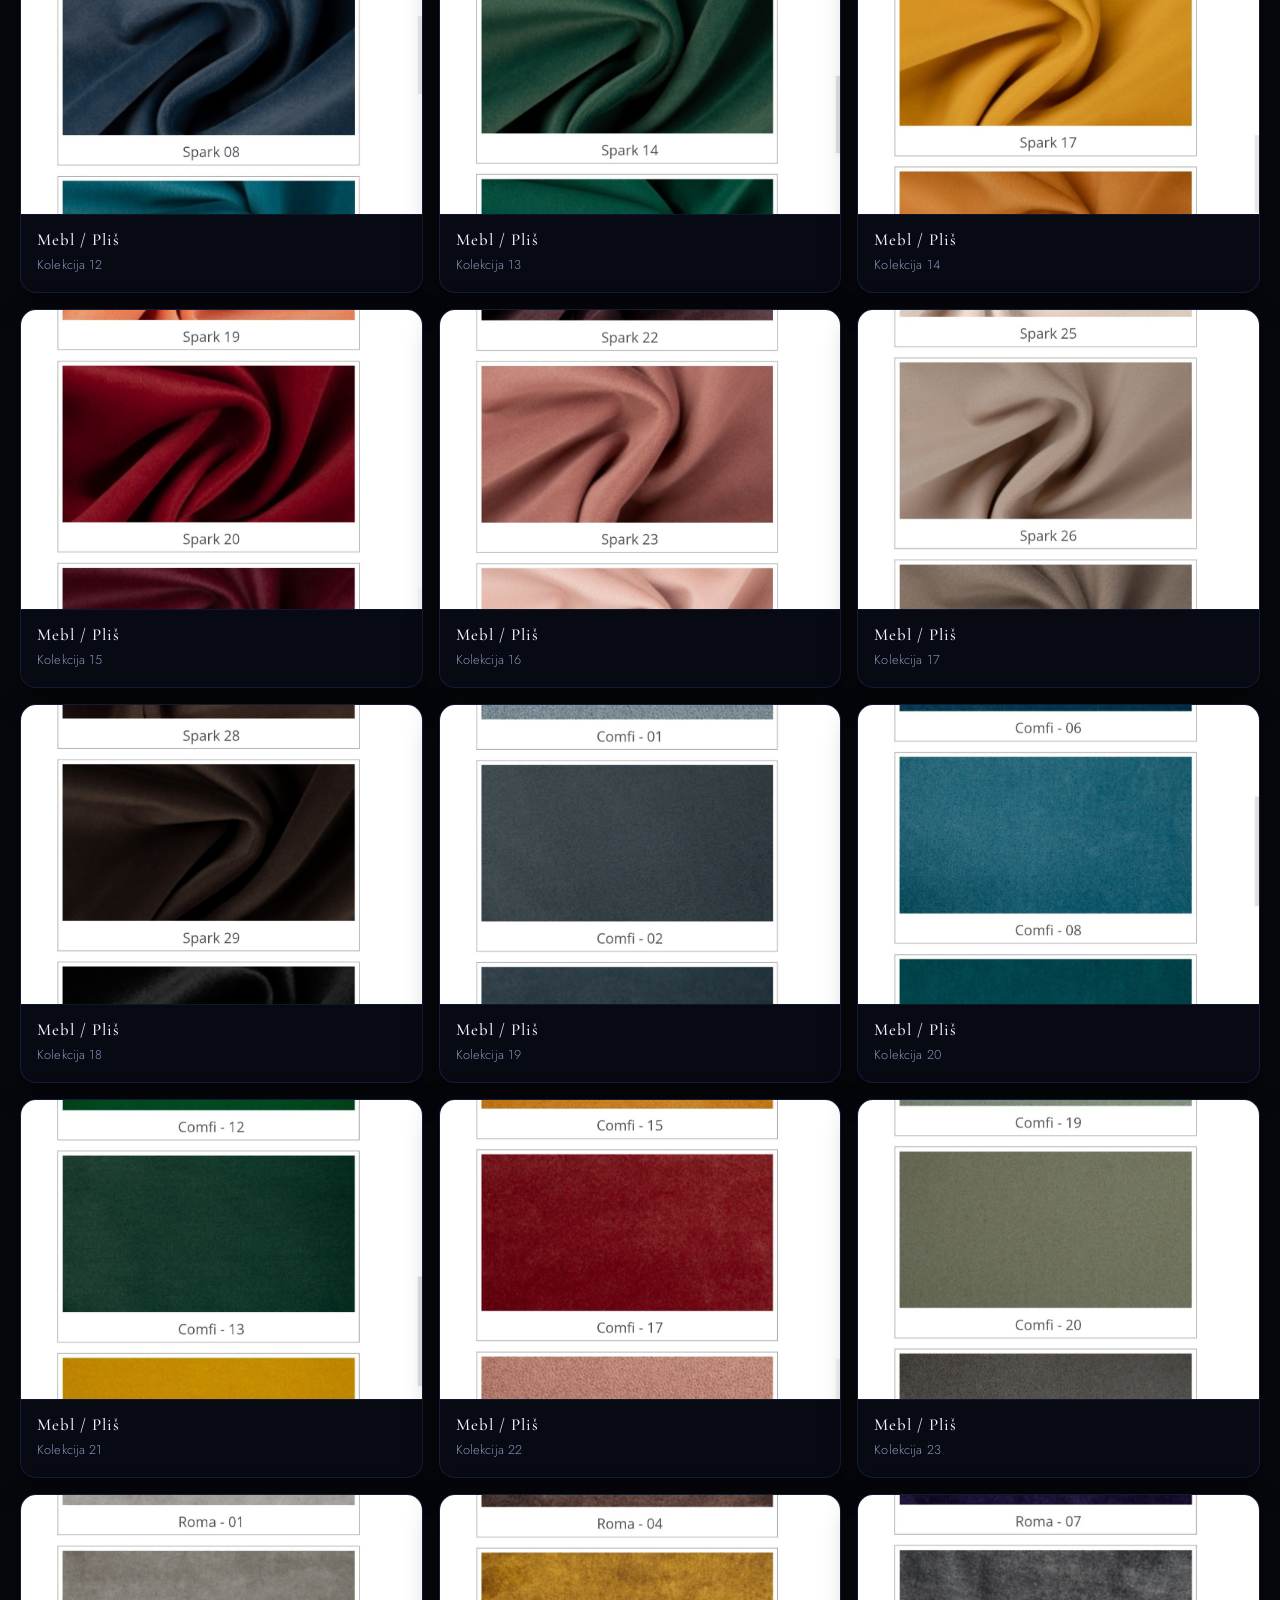
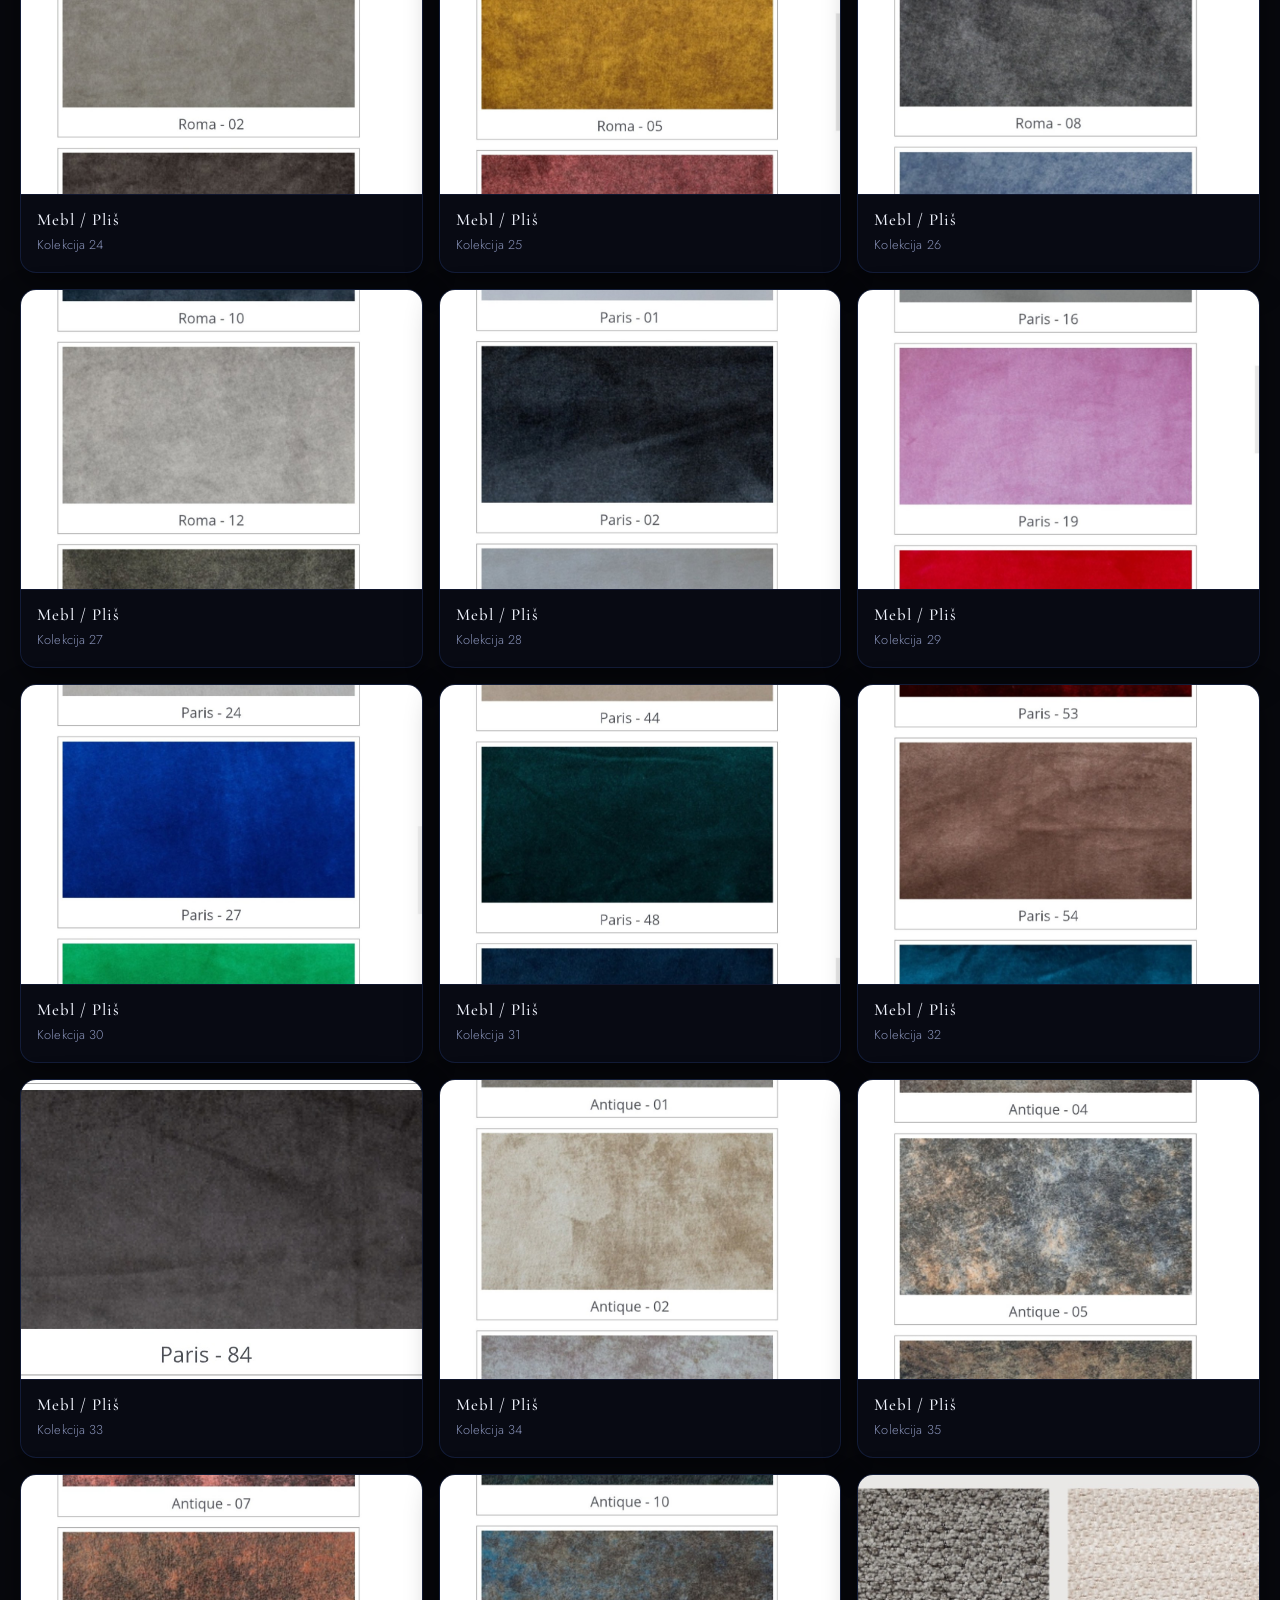
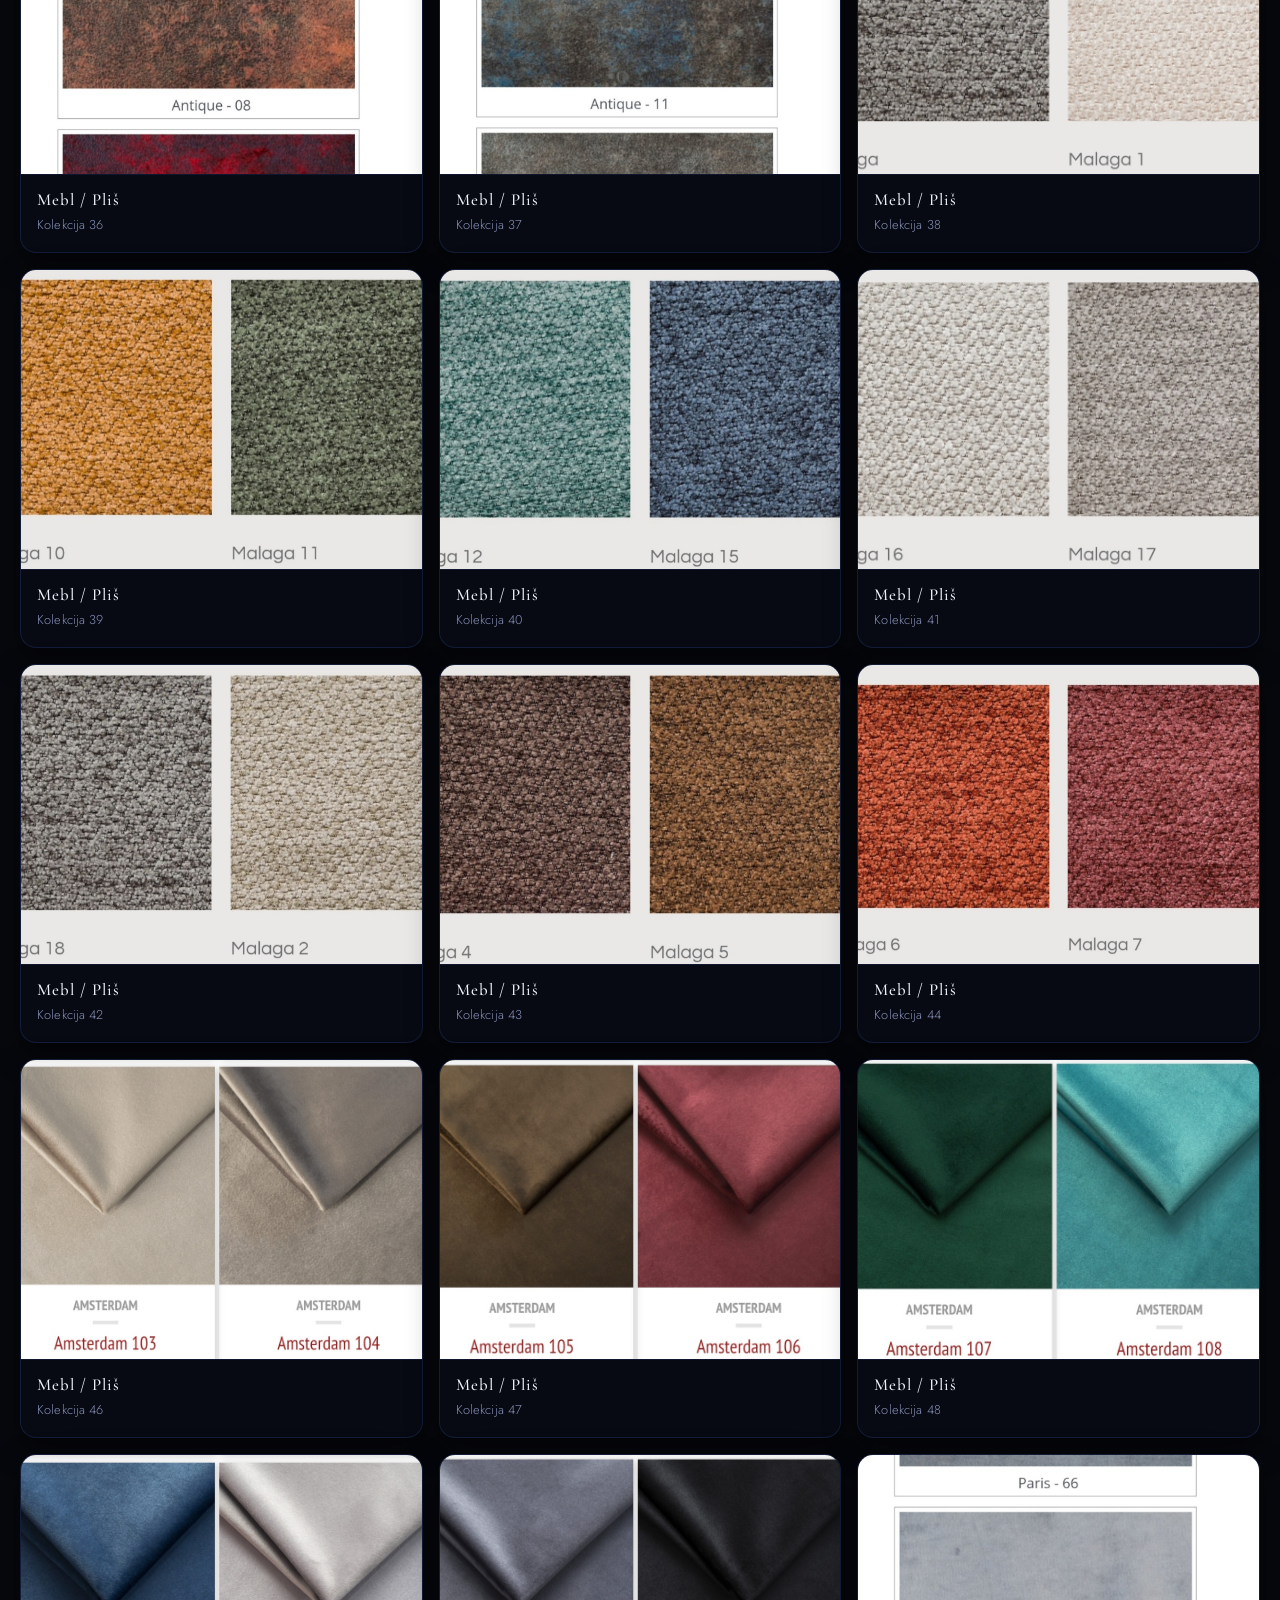
==== commit 4508f0a1: "Update index.html" ====
--- a/index.html
+++ b/index.html
@@ -444,6 +444,7 @@
         <a href="#barske">Barske</a>
         <a href="#enterijer">Enterijer</a>
         <a href="#separei">Separei</a>
+        <a href="#kreveti">Kreveti</a>
         <a href="#materijali">Materijali</a>
         <a href="#onama">O nama</a>
         <a href="#kontakt">Kontakt</a>
@@ -495,6 +496,7 @@
                   <a href="#barske"><span>Barske stolice</span><span>→</span></a>
                   <a href="#enterijer"><span>Enterijer</span><span>→</span></a>
                   <a href="#separei"><span>Separei</span><span>→</span></a>
+                  <a href="#kreveti"><span>Kreveti</span><span>→</span></a>
                   <a href="#materijali"><span>Materijali</span><span>→</span></a>
                   <a href="#onama"><span>O nama</span><span>→</span></a>
                   <a href="#kontakt"><span>Kontakt</span><span>→</span></a>
@@ -580,28 +582,18 @@
 
           <!-- ═══ NOVI MODELI STOLICA ═══ -->
           <article class="tray-card">
-            <div class="tray-img"><img src="assets/assets/2b80adbb-3e0d-458e-989a-ae61d74cfffd.png" alt="Barska hoklica"></div>
-            <div class="tray-label"><span class="tray-badge">Stolica</span>Barska hoklica</div>
-          </article>
-
-          <article class="tray-card">
             <div class="tray-img"><img src="assets/assets/37241669-f6ac-410d-92ab-4a3b7d251fce.png" alt="Heba"></div>
             <div class="tray-label"><span class="tray-badge">Stolica</span>Heba</div>
           </article>
 
           <article class="tray-card">
-            <div class="tray-img"><img src="assets/assets/53be8286-5367-42dd-a9cb-7ec770d77831.png" alt="Venetto"></div>
-            <div class="tray-label"><span class="tray-badge">Stolica</span>Venetto</div>
-          </article>
-
-          <article class="tray-card">
-            <div class="tray-img"><img src="assets/assets/5ed25e96-33a2-4a40-8269-4d35ed77a665.png" alt="Barski Vronski"></div>
-            <div class="tray-label"><span class="tray-badge">Stolica</span>Barski Vronski</div>
-          </article>
-
-          <article class="tray-card">
             <div class="tray-img"><img src="assets/assets/f41c4aab-0470-40ff-96ef-3307ccf334cb.png" alt="Heba"></div>
             <div class="tray-label"><span class="tray-badge">Stolica</span>Heba</div>
+          </article>
+
+          <article class="tray-card">
+            <div class="tray-img"><img src="assets/assets/1b399659-3e86-4935-bae1-675249c22d8b.png" alt="Nova stolica"></div>
+            <div class="tray-label"><span class="tray-badge">Stolica</span>Nova stolica</div>
           </article>
 
         </div>
@@ -647,6 +639,21 @@
             <div class="tray-label"><span class="tray-badge">Barska</span>Barska Atina D</div>
           </article>
 
+          <article class="tray-card">
+            <div class="tray-img"><img src="assets/assets/2b80adbb-3e0d-458e-989a-ae61d74cfffd.png" alt="Barska hoklica"></div>
+            <div class="tray-label"><span class="tray-badge">Barska</span>Barska hoklica</div>
+          </article>
+
+          <article class="tray-card">
+            <div class="tray-img"><img src="assets/assets/5ed25e96-33a2-4a40-8269-4d35ed77a665.png" alt="Barski Vronski"></div>
+            <div class="tray-label"><span class="tray-badge">Barska</span>Barski Vronski</div>
+          </article>
+
+          <article class="tray-card">
+            <div class="tray-img"><img src="assets/assets/0-02-05-b50687153a3f1dc6a01fdf1198f521ed2249c80e451ae46f43c9d827964cfe8f_11cbc26e32e1857a.jpg" alt="Barska Kafka"></div>
+            <div class="tray-label"><span class="tray-badge">Barska</span>Barska Kafka</div>
+          </article>
+
         </div>
       </div>
     </section>
@@ -666,60 +673,73 @@
         <div class="interior-tray">
 
           <!-- Enterijer 3,4,5,7 ostaju (1,2,6,8,9,10 → separei; 11 → krevet izbačen) -->
-          <article class="tray-card">
+          <article class="tray-card selectable" tabindex="0" role="button">
+            <div class="tray-check">✓</div>
             <div class="tray-img tray-img-wide"><img src="assets/assets/IMG-7374b9e3e42c3fe5ab3e4e03d60ee631-V.jpg" alt="Enterijer 1"></div>
             <div class="tray-label">Enterijer 1</div>
           </article>
-          <article class="tray-card">
+          <article class="tray-card selectable" tabindex="0" role="button">
+            <div class="tray-check">✓</div>
             <div class="tray-img tray-img-wide"><img src="assets/assets/IMG-9bdfea5506c4c8ca6046bd88d289afdf-V.jpg" alt="Enterijer 2"></div>
             <div class="tray-label">Enterijer 2</div>
           </article>
-          <article class="tray-card">
+          <article class="tray-card selectable" tabindex="0" role="button">
+            <div class="tray-check">✓</div>
             <div class="tray-img tray-img-wide"><img src="assets/assets/IMG-9d4b2f27c4eda316eed03fdf76f22c88-V.jpg" alt="Enterijer 3"></div>
             <div class="tray-label">Enterijer 3</div>
           </article>
-          <article class="tray-card">
+          <article class="tray-card selectable" tabindex="0" role="button">
+            <div class="tray-check">✓</div>
             <div class="tray-img tray-img-wide"><img src="assets/assets/IMG-acb1795455a899fa023cd2f71600c65b-V.jpg" alt="Enterijer 4"></div>
             <div class="tray-label">Enterijer 4</div>
           </article>
-          <!-- viber photos 12–21 (11=krevet izbačen, 22=materijal izbačen) -->
-          <article class="tray-card">
+          <article class="tray-card selectable" tabindex="0" role="button">
+            <div class="tray-check">✓</div>
             <div class="tray-img tray-img-wide"><img src="assets/assets/viber_image_2026-04-02_19-31-09-406.jpg" alt="Enterijer 5"></div>
             <div class="tray-label">Enterijer 5</div>
           </article>
-          <article class="tray-card">
+          <article class="tray-card selectable" tabindex="0" role="button">
+            <div class="tray-check">✓</div>
             <div class="tray-img tray-img-wide"><img src="assets/assets/viber_image_2026-04-02_19-31-10-204.jpg" alt="Enterijer 6"></div>
             <div class="tray-label">Enterijer 6</div>
           </article>
-          <article class="tray-card">
+          <article class="tray-card selectable" tabindex="0" role="button">
+            <div class="tray-check">✓</div>
             <div class="tray-img tray-img-wide"><img src="assets/assets/viber_image_2026-04-02_19-31-13-166.jpg" alt="Enterijer 7"></div>
             <div class="tray-label">Enterijer 7</div>
           </article>
-          <article class="tray-card">
+          <article class="tray-card selectable" tabindex="0" role="button">
+            <div class="tray-check">✓</div>
             <div class="tray-img tray-img-wide"><img src="assets/assets/viber_image_2026-04-02_19-31-41-681.jpg" alt="Enterijer 8"></div>
             <div class="tray-label">Enterijer 8</div>
           </article>
-          <article class="tray-card">
+          <article class="tray-card selectable" tabindex="0" role="button">
+            <div class="tray-check">✓</div>
             <div class="tray-img tray-img-wide"><img src="assets/assets/viber_image_2026-04-02_19-31-41-766.jpg" alt="Enterijer 9"></div>
             <div class="tray-label">Enterijer 9</div>
           </article>
-          <article class="tray-card">
+          <article class="tray-card selectable" tabindex="0" role="button">
+            <div class="tray-check">✓</div>
             <div class="tray-img tray-img-wide"><img src="assets/assets/viber_image_2026-04-02_19-31-41-838.jpg" alt="Enterijer 10"></div>
             <div class="tray-label">Enterijer 10</div>
           </article>
-          <article class="tray-card">
+          <article class="tray-card selectable" tabindex="0" role="button">
+            <div class="tray-check">✓</div>
             <div class="tray-img tray-img-wide"><img src="assets/assets/viber_image_2026-04-02_19-31-41-893.jpg" alt="Enterijer 11"></div>
             <div class="tray-label">Enterijer 11</div>
           </article>
-          <article class="tray-card">
+          <article class="tray-card selectable" tabindex="0" role="button">
+            <div class="tray-check">✓</div>
             <div class="tray-img tray-img-wide"><img src="assets/assets/viber_image_2026-04-02_19-32-04-263.jpg" alt="Enterijer 12"></div>
             <div class="tray-label">Enterijer 12</div>
           </article>
-          <article class="tray-card">
+          <article class="tray-card selectable" tabindex="0" role="button">
+            <div class="tray-check">✓</div>
             <div class="tray-img tray-img-wide"><img src="assets/assets/viber_image_2026-04-02_19-32-30-115.jpg" alt="Enterijer 13"></div>
             <div class="tray-label">Enterijer 13</div>
           </article>
-          <article class="tray-card">
+          <article class="tray-card selectable" tabindex="0" role="button">
+            <div class="tray-check">✓</div>
             <div class="tray-img tray-img-wide"><img src="assets/assets/viber_image_2026-04-02_19-40-11-021.jpg" alt="Enterijer 14"></div>
             <div class="tray-label">Enterijer 14</div>
           </article>
@@ -742,29 +762,69 @@
         </div>
         <div class="interior-tray">
 
-          <article class="tray-card">
+          <article class="tray-card selectable" tabindex="0" role="button">
+            <div class="tray-check">✓</div>
             <div class="tray-img tray-img-wide"><img src="assets/assets/IMG-27f4c0584beeb57e30186877a21e08da-V.jpg" alt="Separe 1"></div>
             <div class="tray-label">Separe 1</div>
           </article>
-          <article class="tray-card">
+          <article class="tray-card selectable" tabindex="0" role="button">
+            <div class="tray-check">✓</div>
             <div class="tray-img tray-img-wide"><img src="assets/assets/IMG-30c81807ca535bcb0de1dd77a62b2331-V.jpg" alt="Separe 2"></div>
             <div class="tray-label">Separe 2</div>
           </article>
-          <article class="tray-card">
+          <article class="tray-card selectable" tabindex="0" role="button">
+            <div class="tray-check">✓</div>
             <div class="tray-img tray-img-wide"><img src="assets/assets/IMG-9feee8a8f31adb38ed518307b641e371-V.jpg" alt="Separe 3"></div>
             <div class="tray-label">Separe 3</div>
           </article>
-          <article class="tray-card">
+          <article class="tray-card selectable" tabindex="0" role="button">
+            <div class="tray-check">✓</div>
             <div class="tray-img tray-img-wide"><img src="assets/assets/IMG-d6b4c3bf0d078658952e2b966d596615-V.jpg" alt="Separe 4"></div>
             <div class="tray-label">Separe 4</div>
           </article>
-          <article class="tray-card">
+          <article class="tray-card selectable" tabindex="0" role="button">
+            <div class="tray-check">✓</div>
             <div class="tray-img tray-img-wide"><img src="assets/assets/IMG-daadf3ce834d261b10c7be2674e7703e-V.jpg" alt="Separe 5"></div>
             <div class="tray-label">Separe 5</div>
           </article>
-          <article class="tray-card">
+          <article class="tray-card selectable" tabindex="0" role="button">
+            <div class="tray-check">✓</div>
             <div class="tray-img tray-img-wide"><img src="assets/assets/IMG-e2cba32b46ef3e33362718e34daf8041-V.jpg" alt="Separe 6"></div>
             <div class="tray-label">Separe 6</div>
+          </article>
+          <article class="tray-card selectable" tabindex="0" role="button">
+            <div class="tray-check">✓</div>
+            <div class="tray-img tray-img-wide"><img src="assets/assets/viber_image_2026-04-03_18-19-08-962.jpg" alt="Separe 7"></div>
+            <div class="tray-label">Separe 7</div>
+          </article>
+          <article class="tray-card selectable" tabindex="0" role="button">
+            <div class="tray-check">✓</div>
+            <div class="tray-img tray-img-wide"><img src="assets/assets/viber_image_2026-04-03_18-15-34-550.jpg" alt="Separe 8"></div>
+            <div class="tray-label">Separe 8</div>
+          </article>
+
+        </div>
+      </div>
+    </section>
+
+    <div class="wrap"><div class="divider"></div></div>
+
+    <!-- ═══ KREVETI ═══ -->
+    <section id="kreveti">
+      <div class="wrap">
+        <div class="section-head">
+          <div>
+            <h2>Kreveti</h2>
+            <div class="section-rule"></div>
+            <p>Radimo krevete svih dimenzija. Vi birate boje mebla/pliša i drveta ili imitacija drveta.</p>
+          </div>
+        </div>
+        <div class="interior-tray">
+
+          <article class="tray-card selectable" tabindex="0" role="button">
+            <div class="tray-check">✓</div>
+            <div class="tray-img tray-img-wide"><img src="assets/assets/viber_image_2026-04-03_18-21-23-200.jpg" alt="Krevet 1"></div>
+            <div class="tray-label">Krevet 1</div>
           </article>
 
         </div>
@@ -826,18 +886,6 @@
             <div class="tray-check">✓</div>
             <div class="tray-img tray-img-swatch"><img src="assets/assets/viber_image_2026-04-03_12-17-28-154.jpg" alt="Drvo — paleta boja"></div>
             <div class="tray-label">Masiv drveta<span class="tray-label-sub">Paleta boja — bukva, hrast, jasen, orah</span></div>
-          </article>
-
-          <article class="tray-card selectable" tabindex="0" role="button" aria-pressed="false">
-            <div class="tray-check">✓</div>
-            <div class="tray-img tray-img-swatch"><img src="assets/assets/20260402_142442.jpg" alt="Mebl / Pliš — kolekcija 8"></div>
-            <div class="tray-label">Mebl / Pliš<span class="tray-label-sub">Kolekcija 8</span></div>
-          </article>
-
-          <article class="tray-card selectable" tabindex="0" role="button" aria-pressed="false">
-            <div class="tray-check">✓</div>
-            <div class="tray-img tray-img-swatch"><img src="assets/assets/20260402_142450.jpg" alt="Mebl / Pliš — kolekcija 9"></div>
-            <div class="tray-label">Mebl / Pliš<span class="tray-label-sub">Kolekcija 9</span></div>
           </article>
 
           <article class="tray-card selectable" tabindex="0" role="button" aria-pressed="false">
@@ -1151,8 +1199,8 @@
               <div class="contact-item"><strong>Instagram</strong>lipa_namestaj<br>lipa_separei</div>
               <div class="contact-item">
                 <strong>Gmail</strong>
-                <a href="/cdn-cgi/l/email-protection#234d4d4a484c4f4a5b1663444e424a4f0d404c4e"><span class="__cf_email__" data-cfemail="5d3333343632313425681d3a303c3431733e3230">[email&#160;protected]</span></a><br>
-                <a href="/cdn-cgi/l/email-protection#bdd9d7d2cfd9d7d893d3d4d6d2d1d4defdd1d4cddccdd2c7d8dadc93cfce"><span class="__cf_email__" data-cfemail="7f1b15100d1b151a511116141013161c3f13160f1e0f10051a181e510d0c">[email&#160;protected]</span></a>
+                <span id="em1"></span><br>
+                <span id="em2"></span>
               </div>
               <div class="contact-item"><strong>Adresa</strong>Godovički Put 66, Požega 31210</div>
             </div>
@@ -1187,22 +1235,44 @@
   </div>
 
   <script>
-    const lightbox = document.getElementById('lightbox');
-    const lightboxImg = document.getElementById('lightboxImg');
-    const lightboxClose = document.getElementById('lightboxClose');
-
-    document.querySelectorAll('.tray-card.selectable').forEach(card => {
-      const hint = document.createElement('span');
+    // Inject emails via JS to prevent Cloudflare obfuscation
+    (function() {
+      var e1 = ['nnikolix5', 'gmail.com'].join('@');
+      var e2 = ['djordje.nikolic', 'lipapozega.rs'].join('@');
+      var s1 = document.getElementById('em1');
+      var s2 = document.getElementById('em2');
+      if (s1) { s1.innerHTML = '<a href="mailto:' + e1 + '" style="color:var(--muted)">' + e1 + '</a>'; }
+      if (s2) { s2.innerHTML = '<a href="mailto:' + e2 + '" style="color:var(--muted)">' + e2 + '</a>'; }
+    })();
+
+    // Lightbox for material swatches
+    var lightbox = document.getElementById('lightbox');
+    var lightboxImg = document.getElementById('lightboxImg');
+    var lightboxClose = document.getElementById('lightboxClose');
+
+    document.querySelectorAll('.tray-card.selectable').forEach(function(card) {
+      var hint = document.createElement('span');
       hint.className = 'zoom-hint';
-      hint.textContent = '🔍 Prikaži celu sliku';
+      hint.textContent = '\uD83D\uDD0D Prika\u017Ei celu sliku';
       card.querySelector('.tray-img').appendChild(hint);
 
-      card.addEventListener('click', () => {
-        const img = card.querySelector('.tray-img img');
+      card.addEventListener('click', function() {
+        var img = card.querySelector('.tray-img img');
         lightboxImg.src = img.src;
         lightboxImg.alt = img.alt;
         lightbox.classList.add('open');
       });
 
-      card.addEventListener('keydown', e => {
-        if (e.key === '
+      card.addEventListener('keydown', function(e) {
+        if (e.key === 'Enter' || e.key === ' ') { e.preventDefault(); card.click(); }
+      });
+    });
+
+    lightbox.addEventListener('click', function() { lightbox.classList.remove('open'); });
+    lightboxClose.addEventListener('click', function() { lightbox.classList.remove('open'); });
+    document.addEventListener('keydown', function(e) {
+      if (e.key === 'Escape') lightbox.classList.remove('open');
+    });
+  </script>
+</body>
+</html>
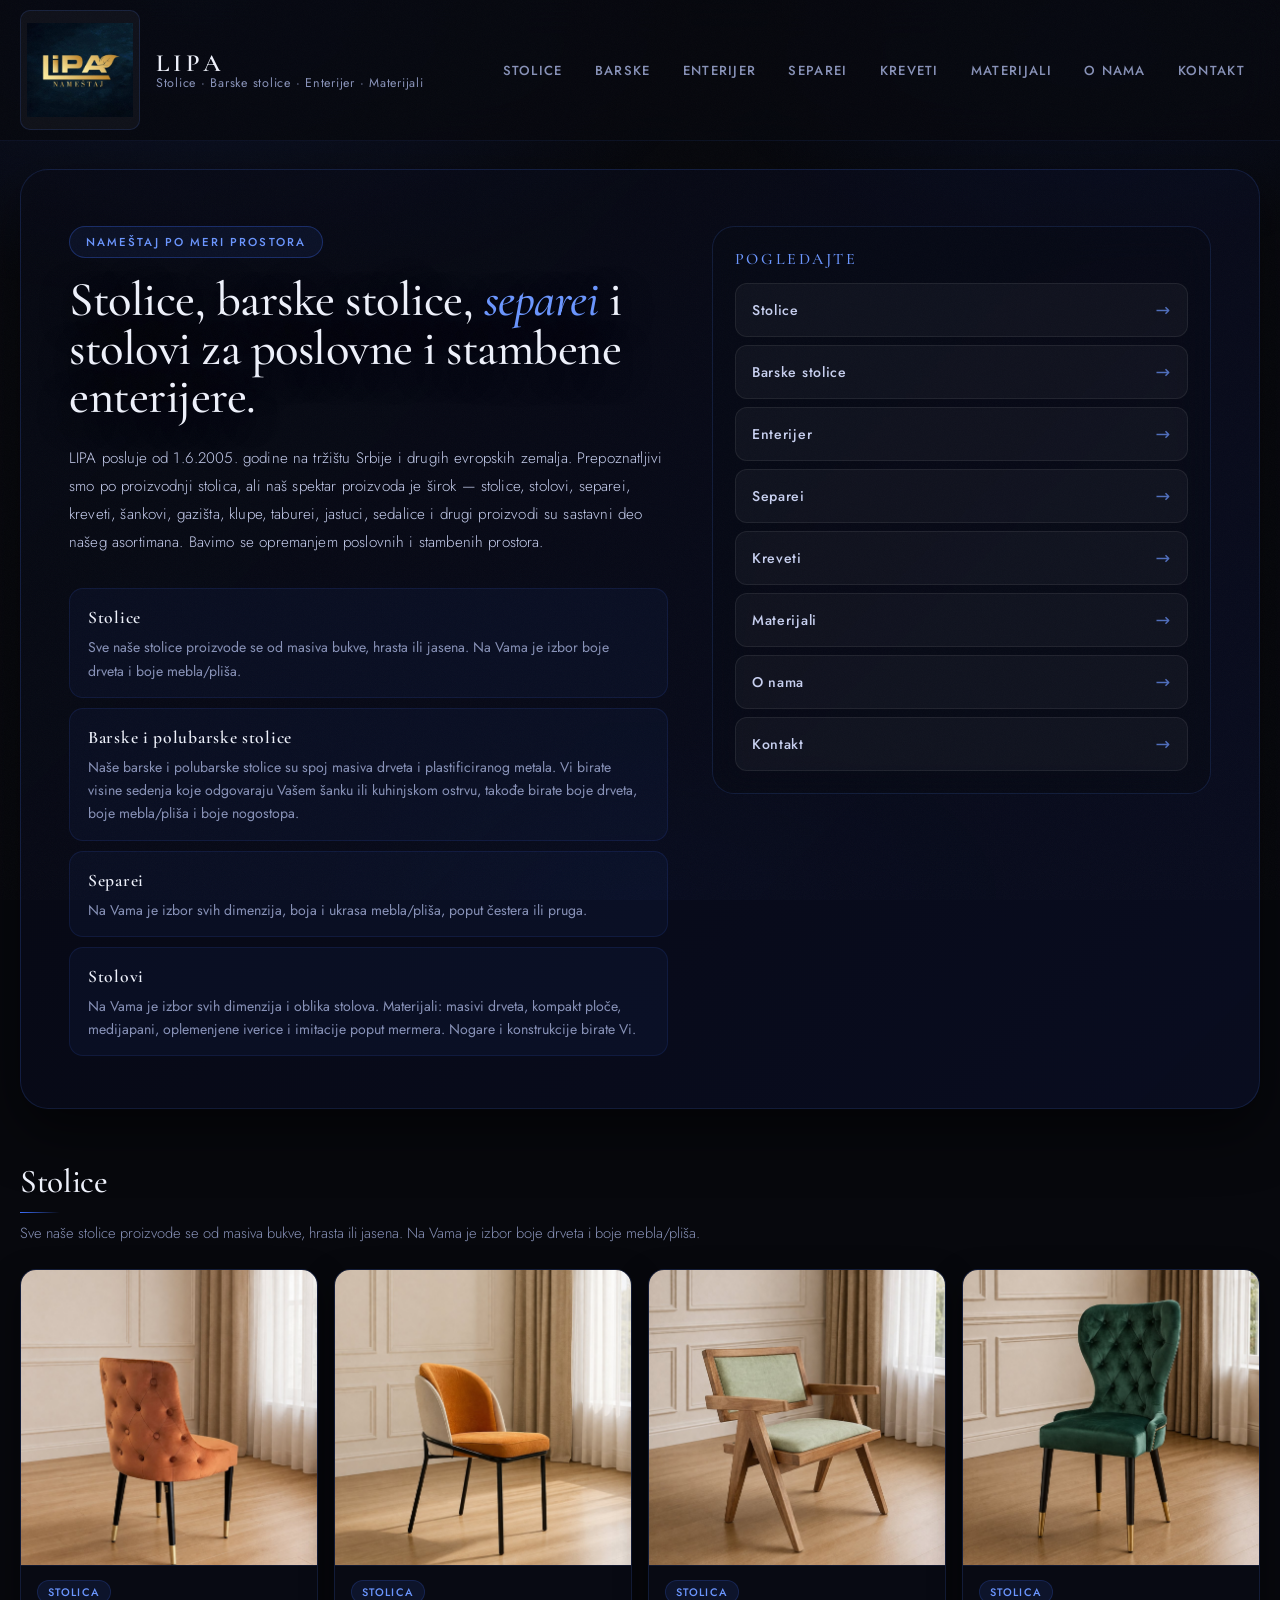
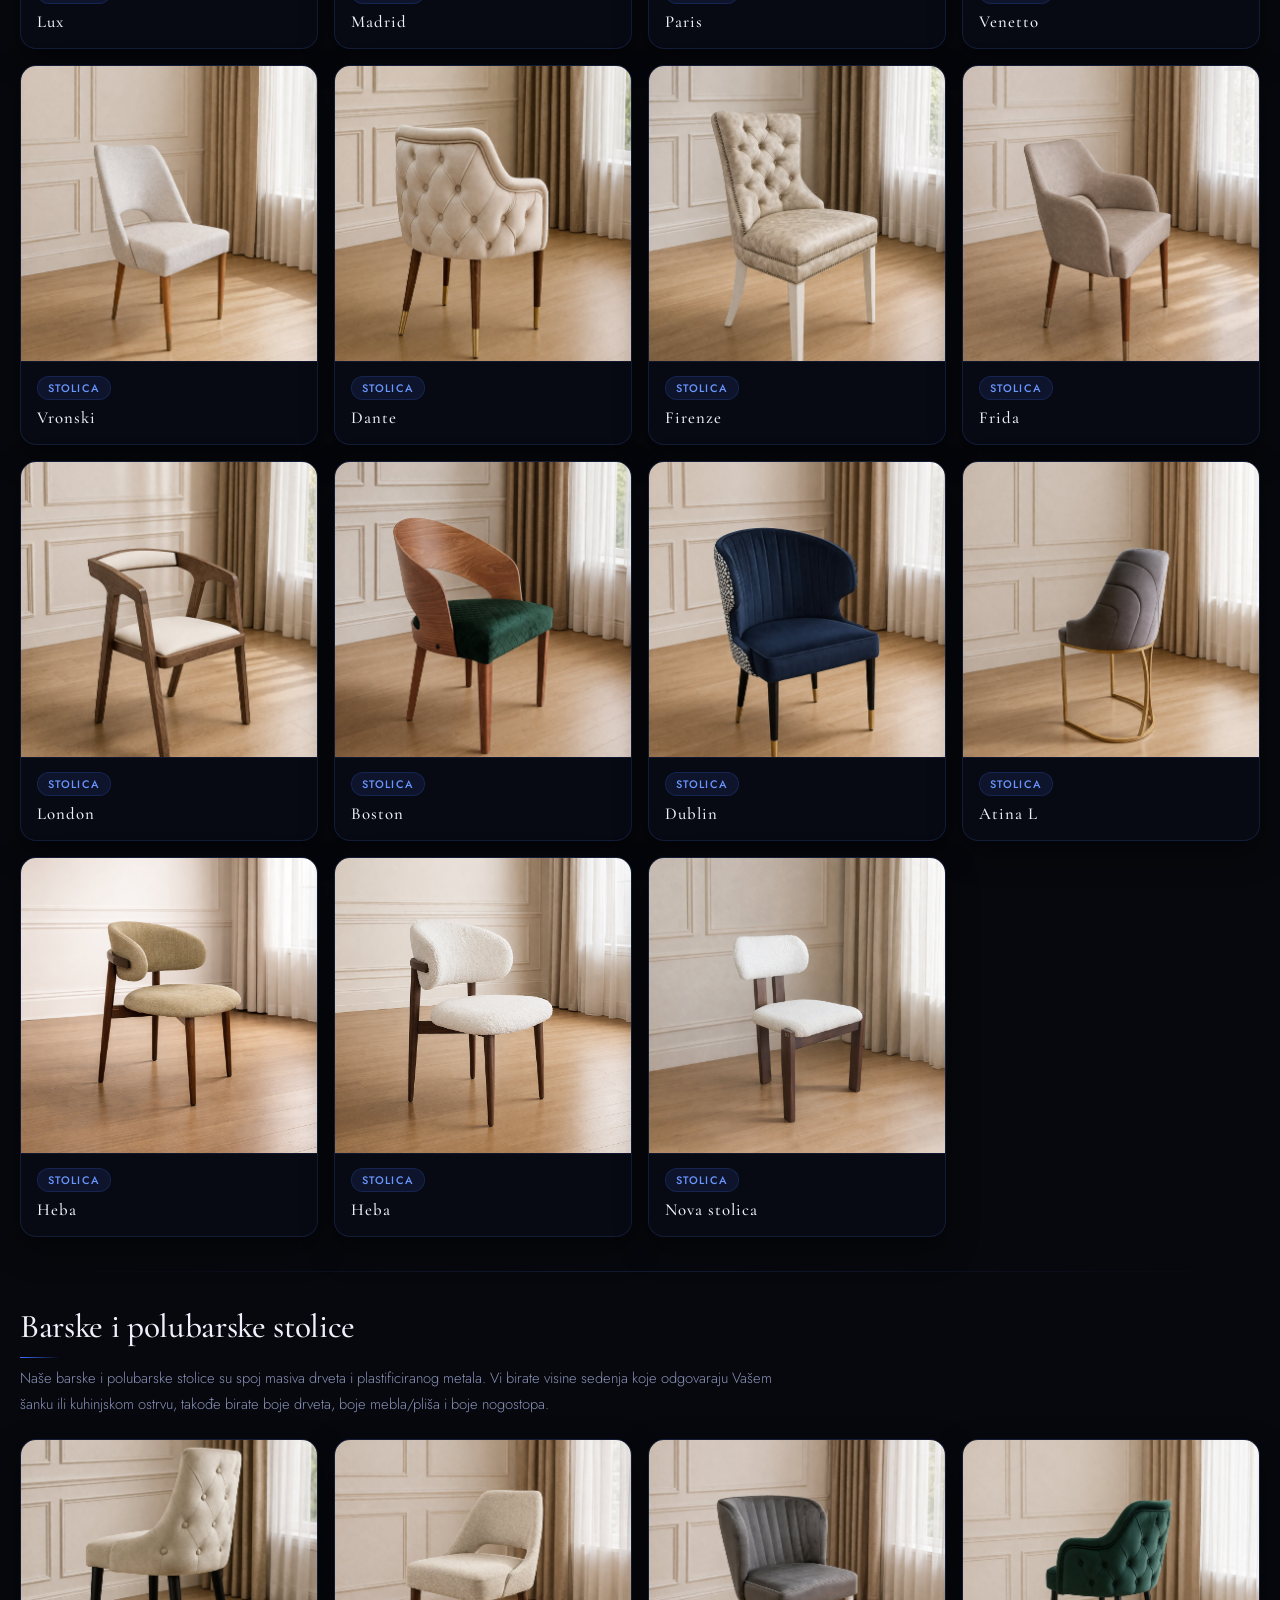
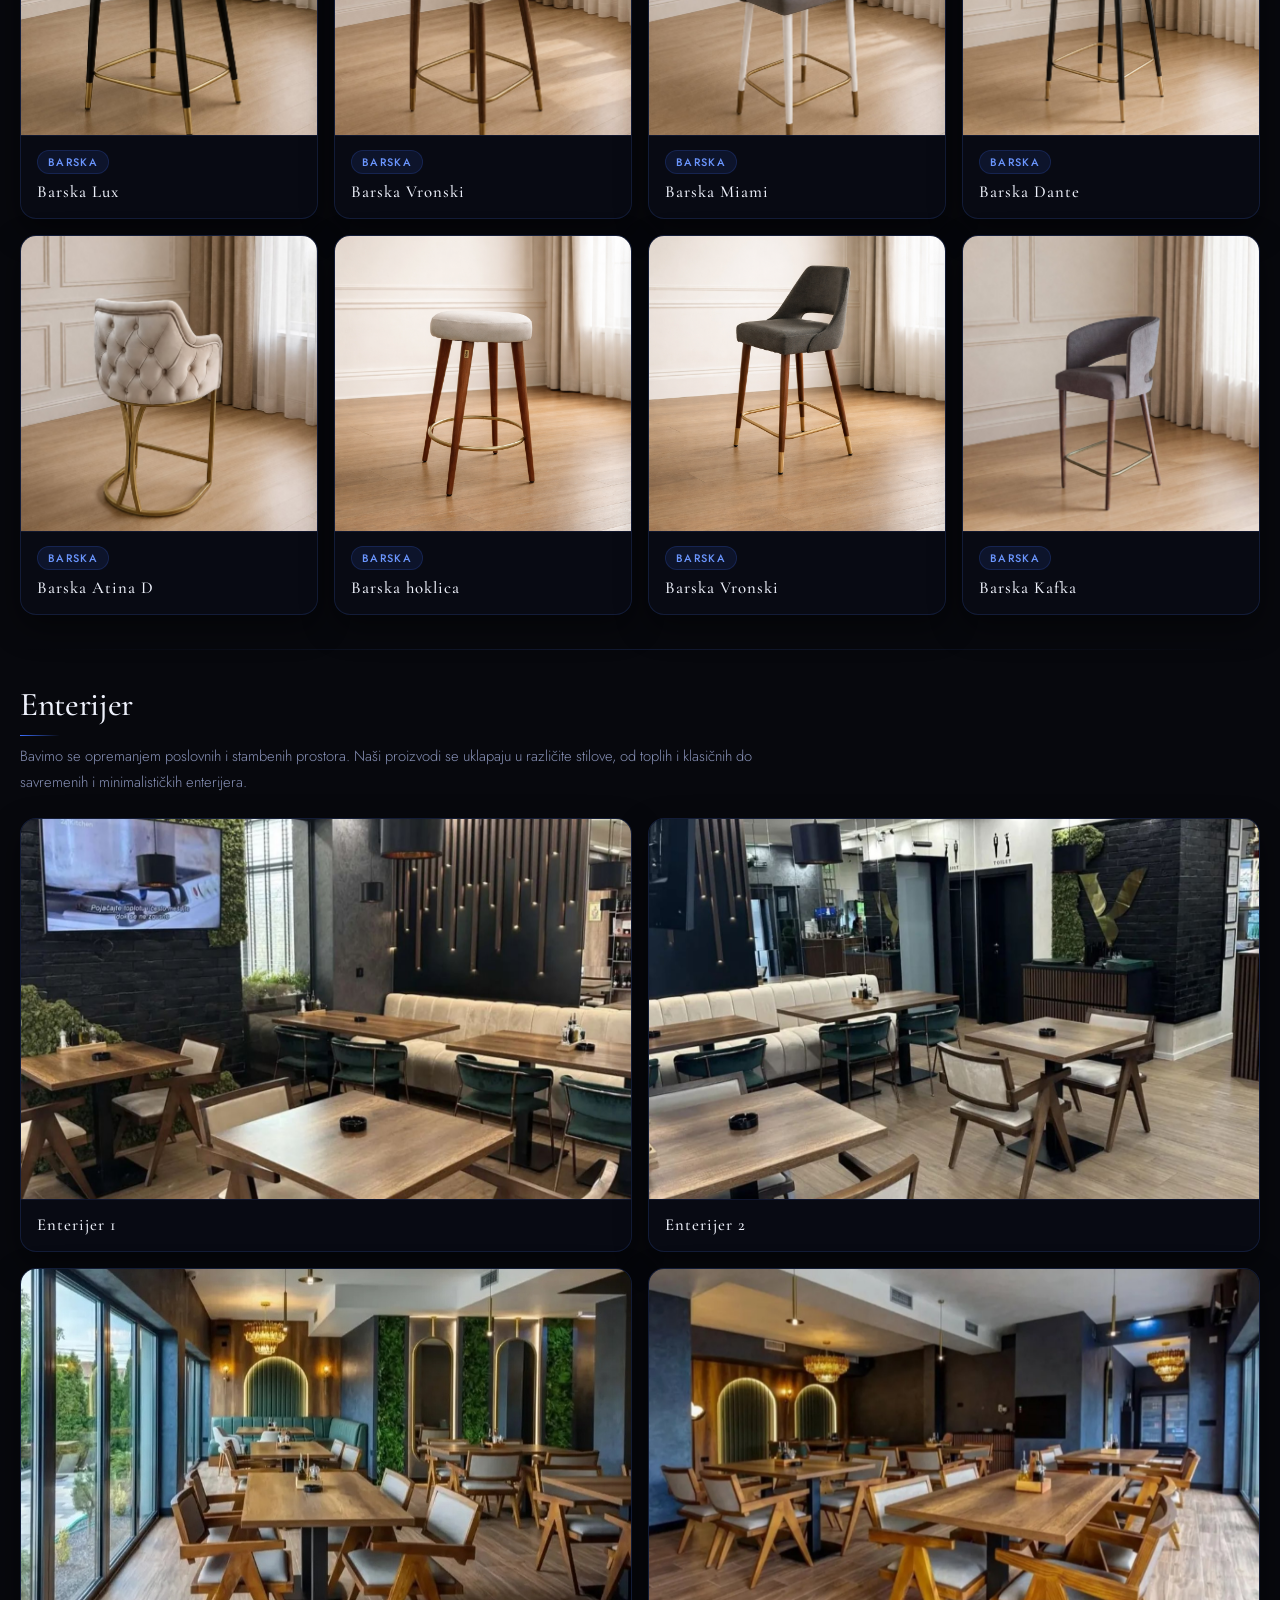
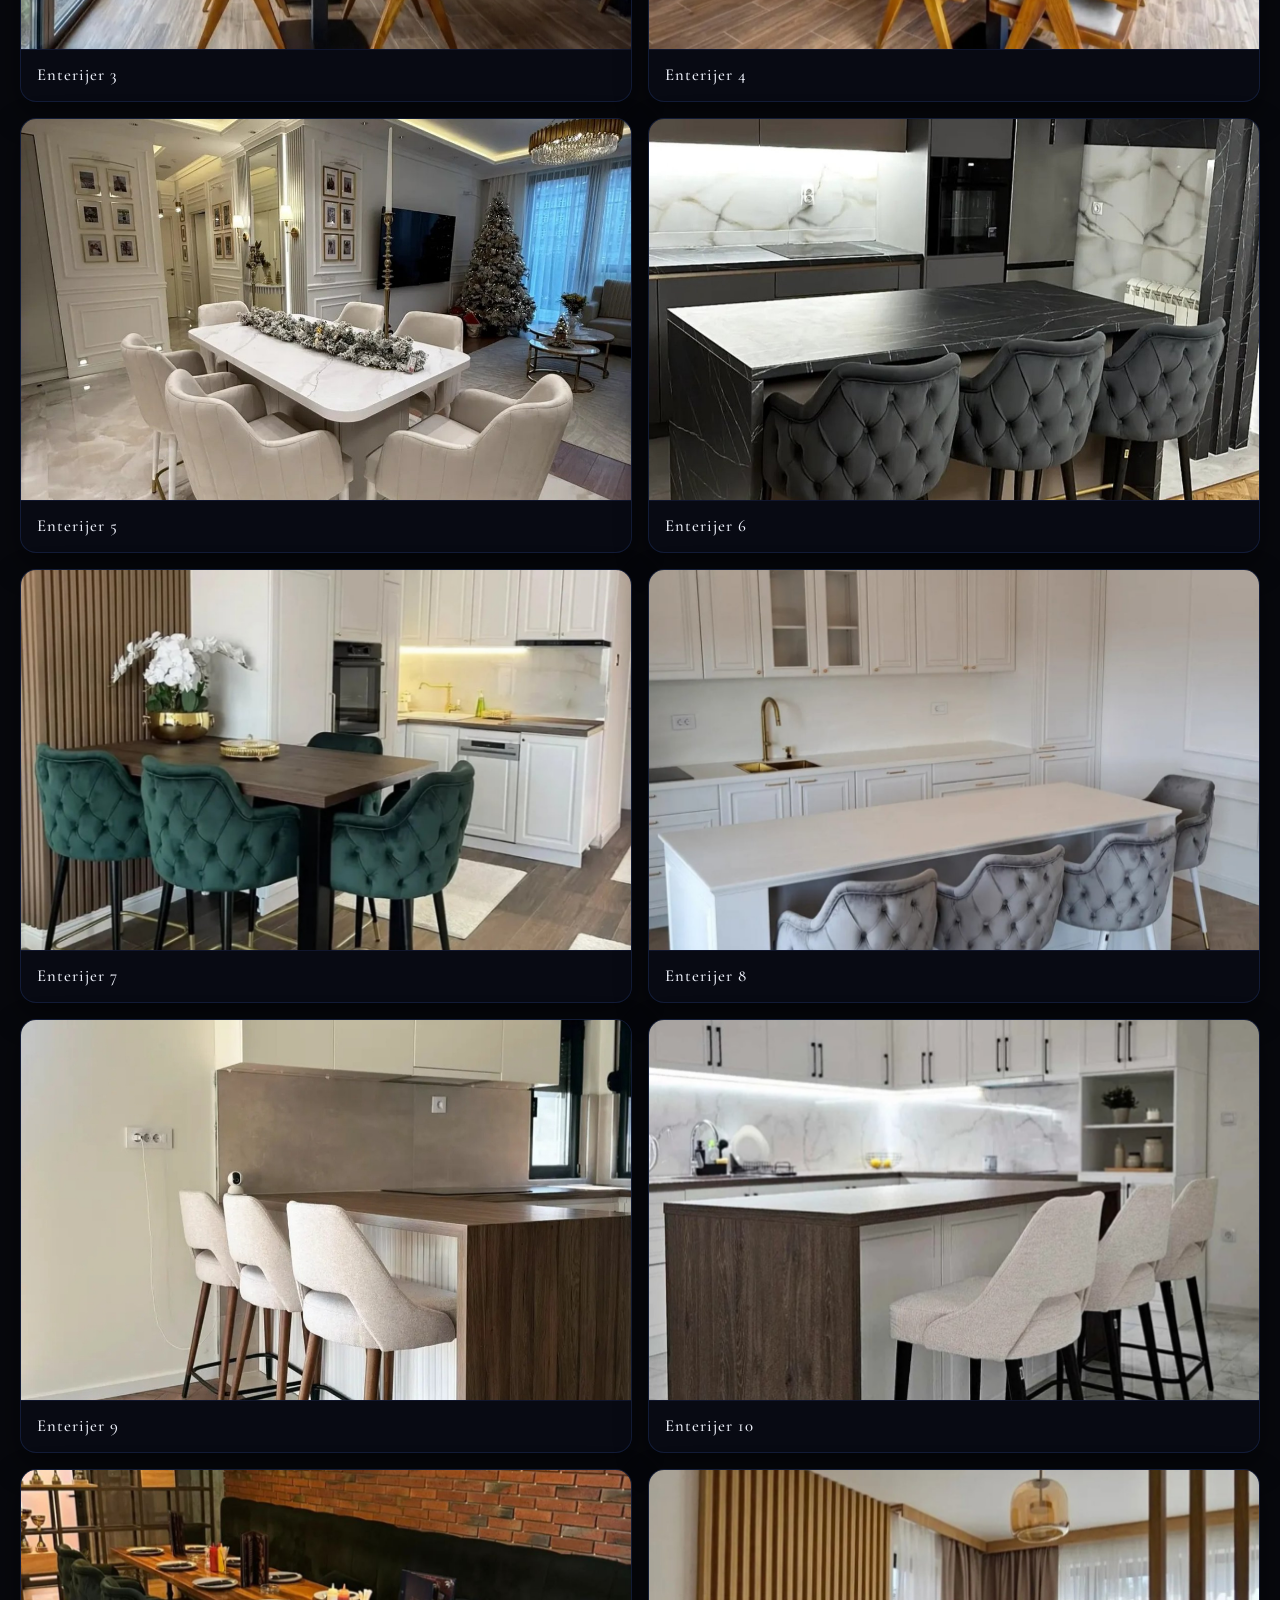
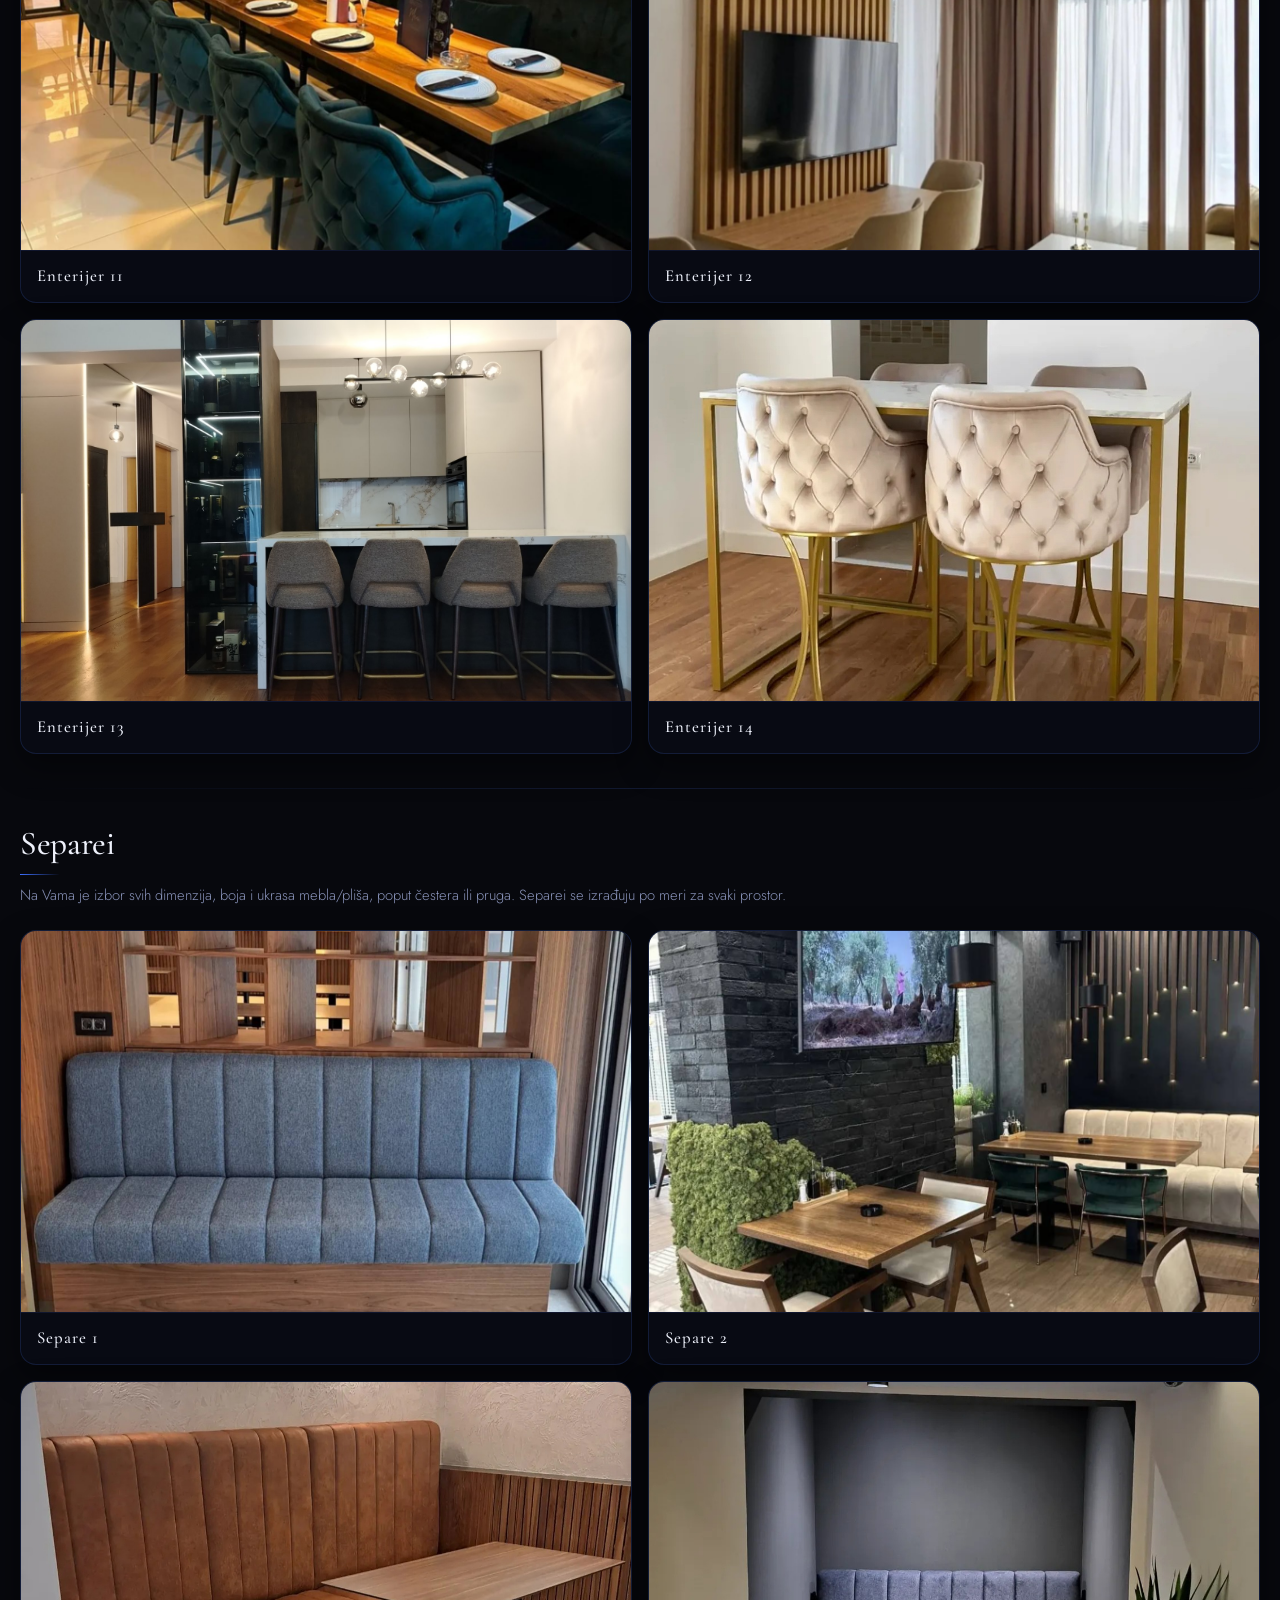
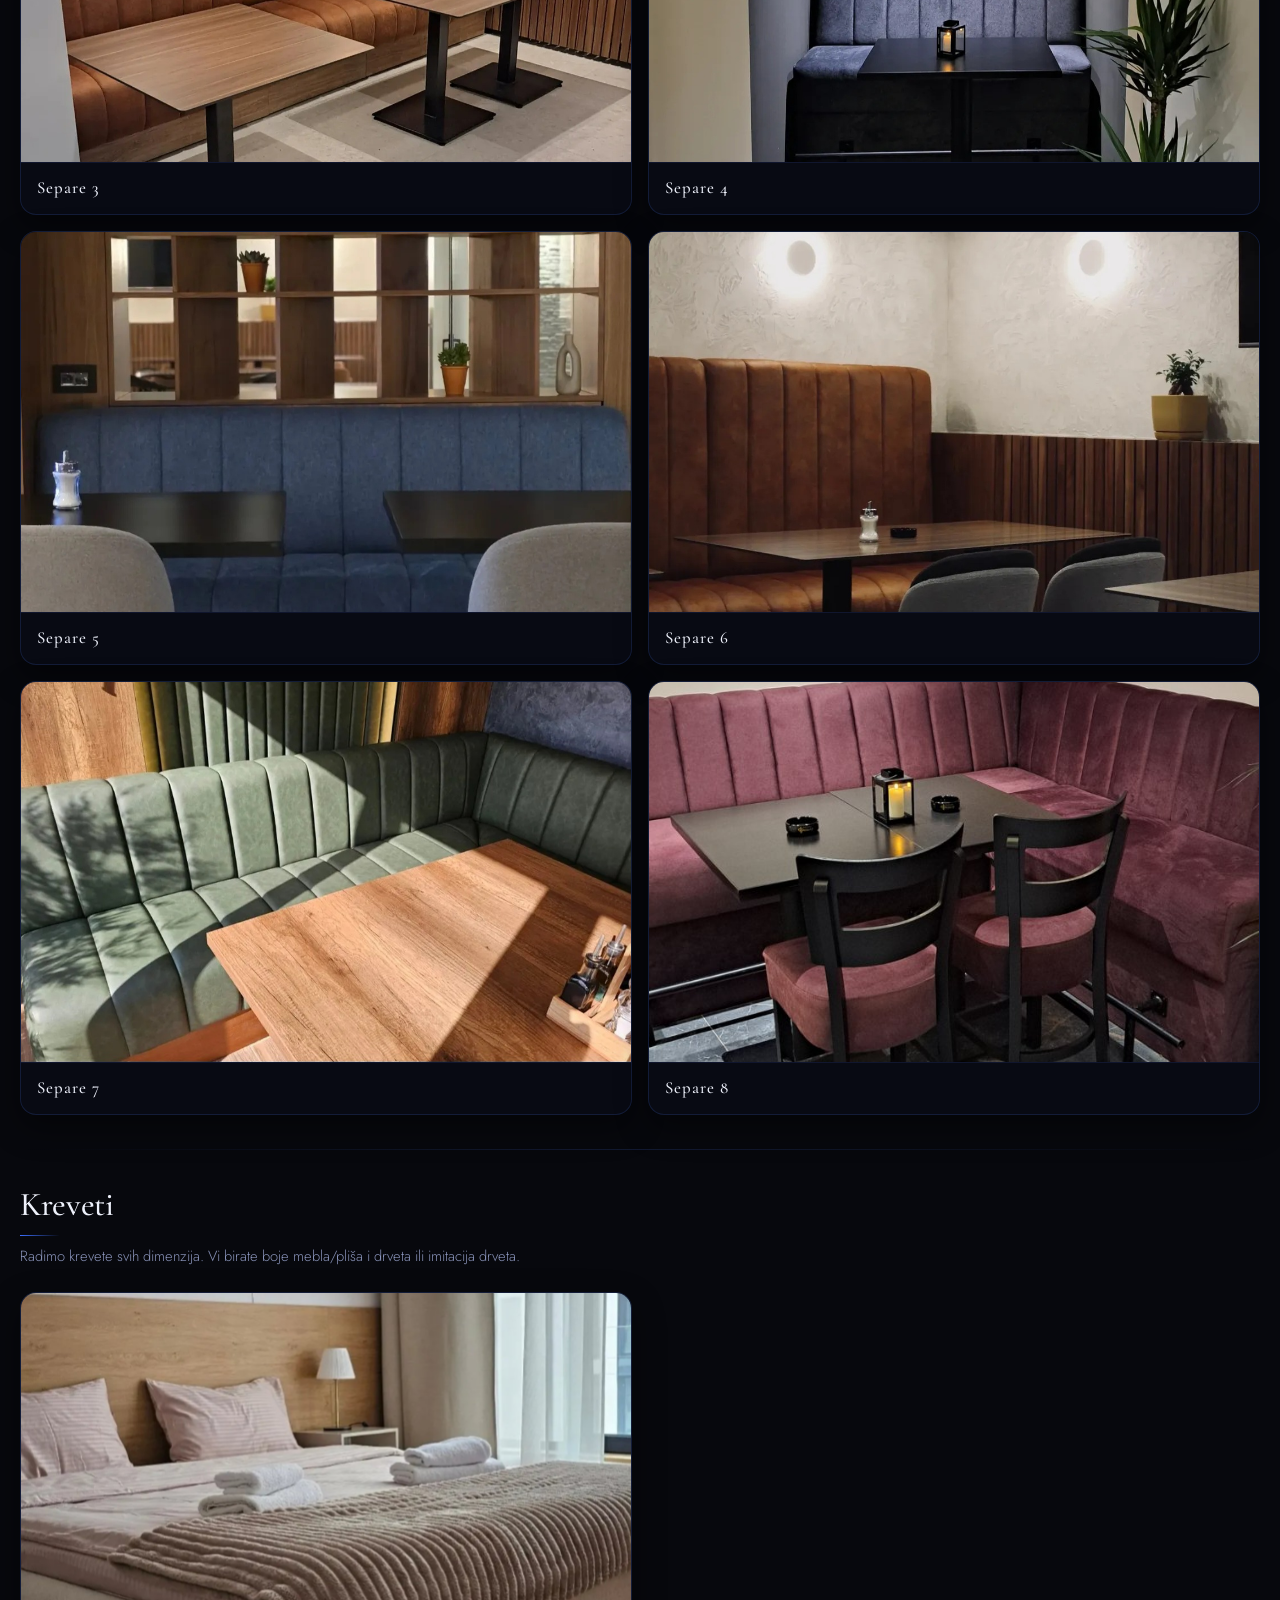
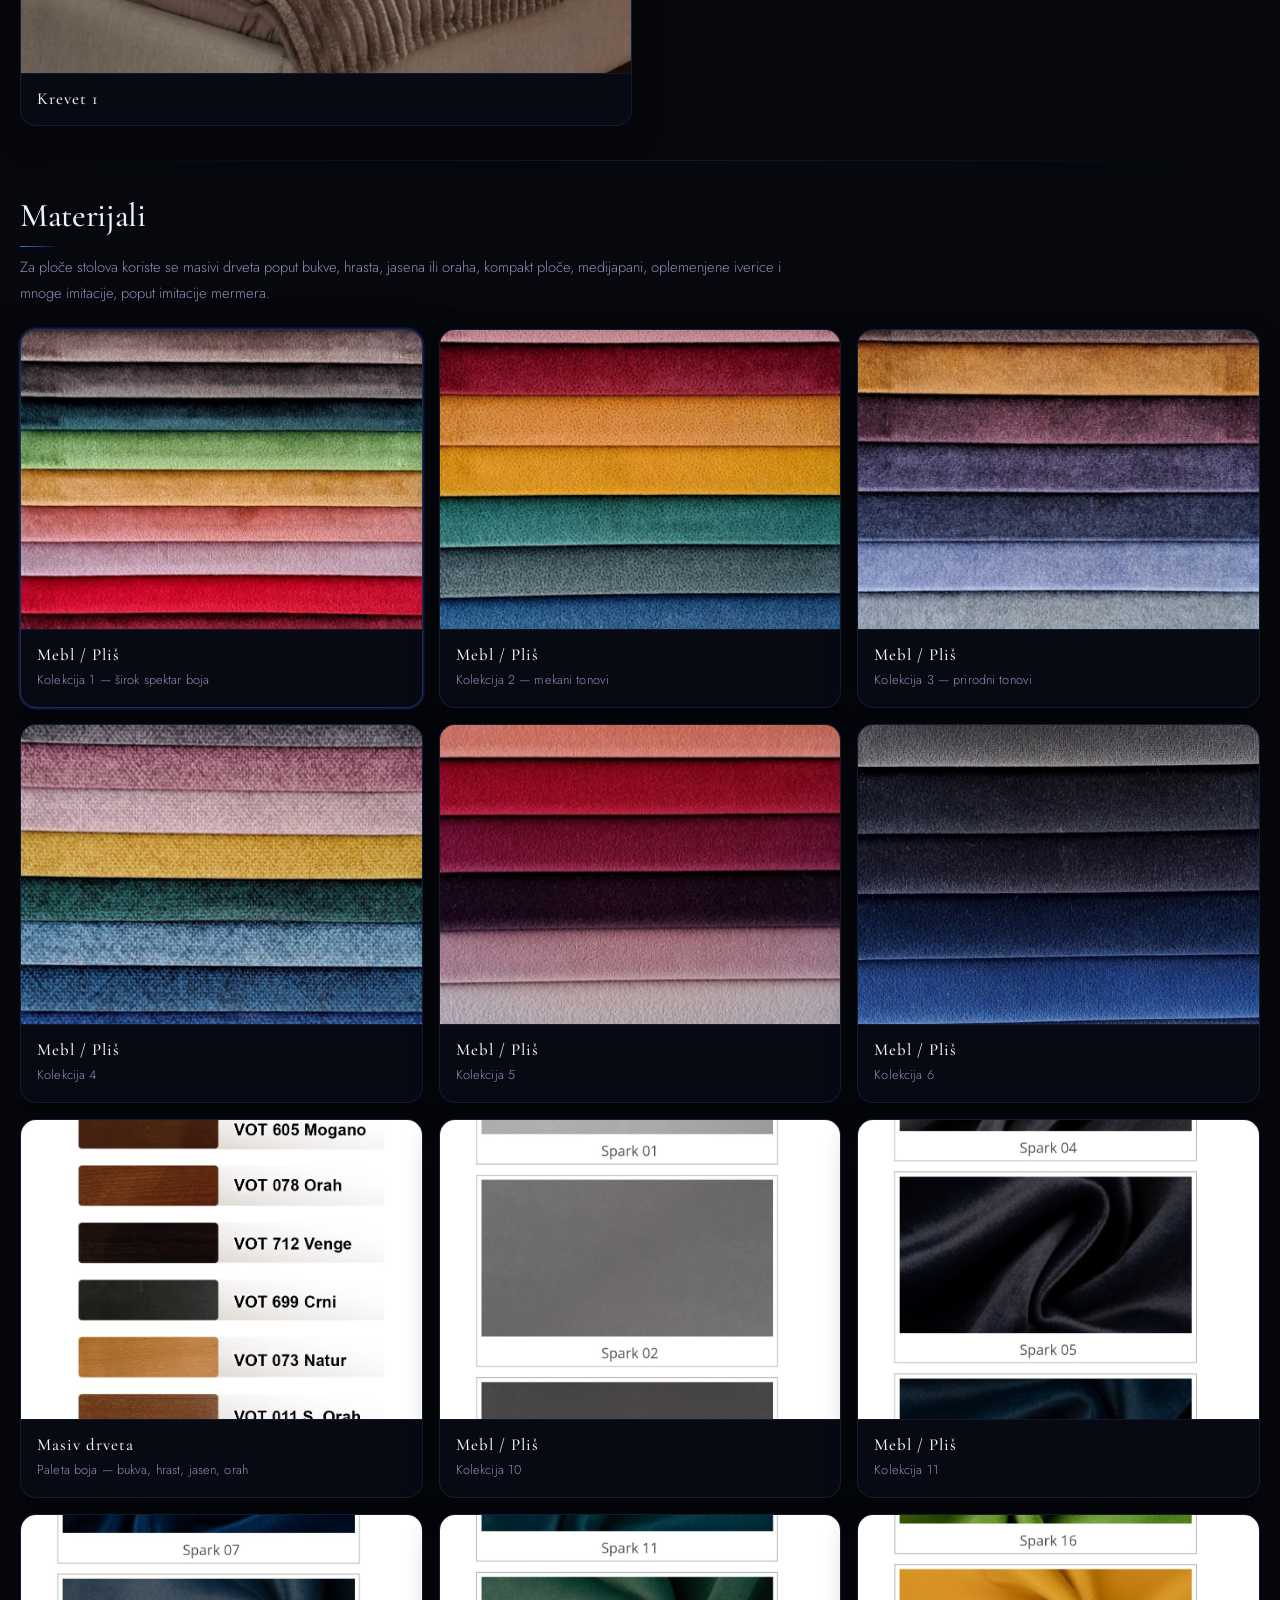
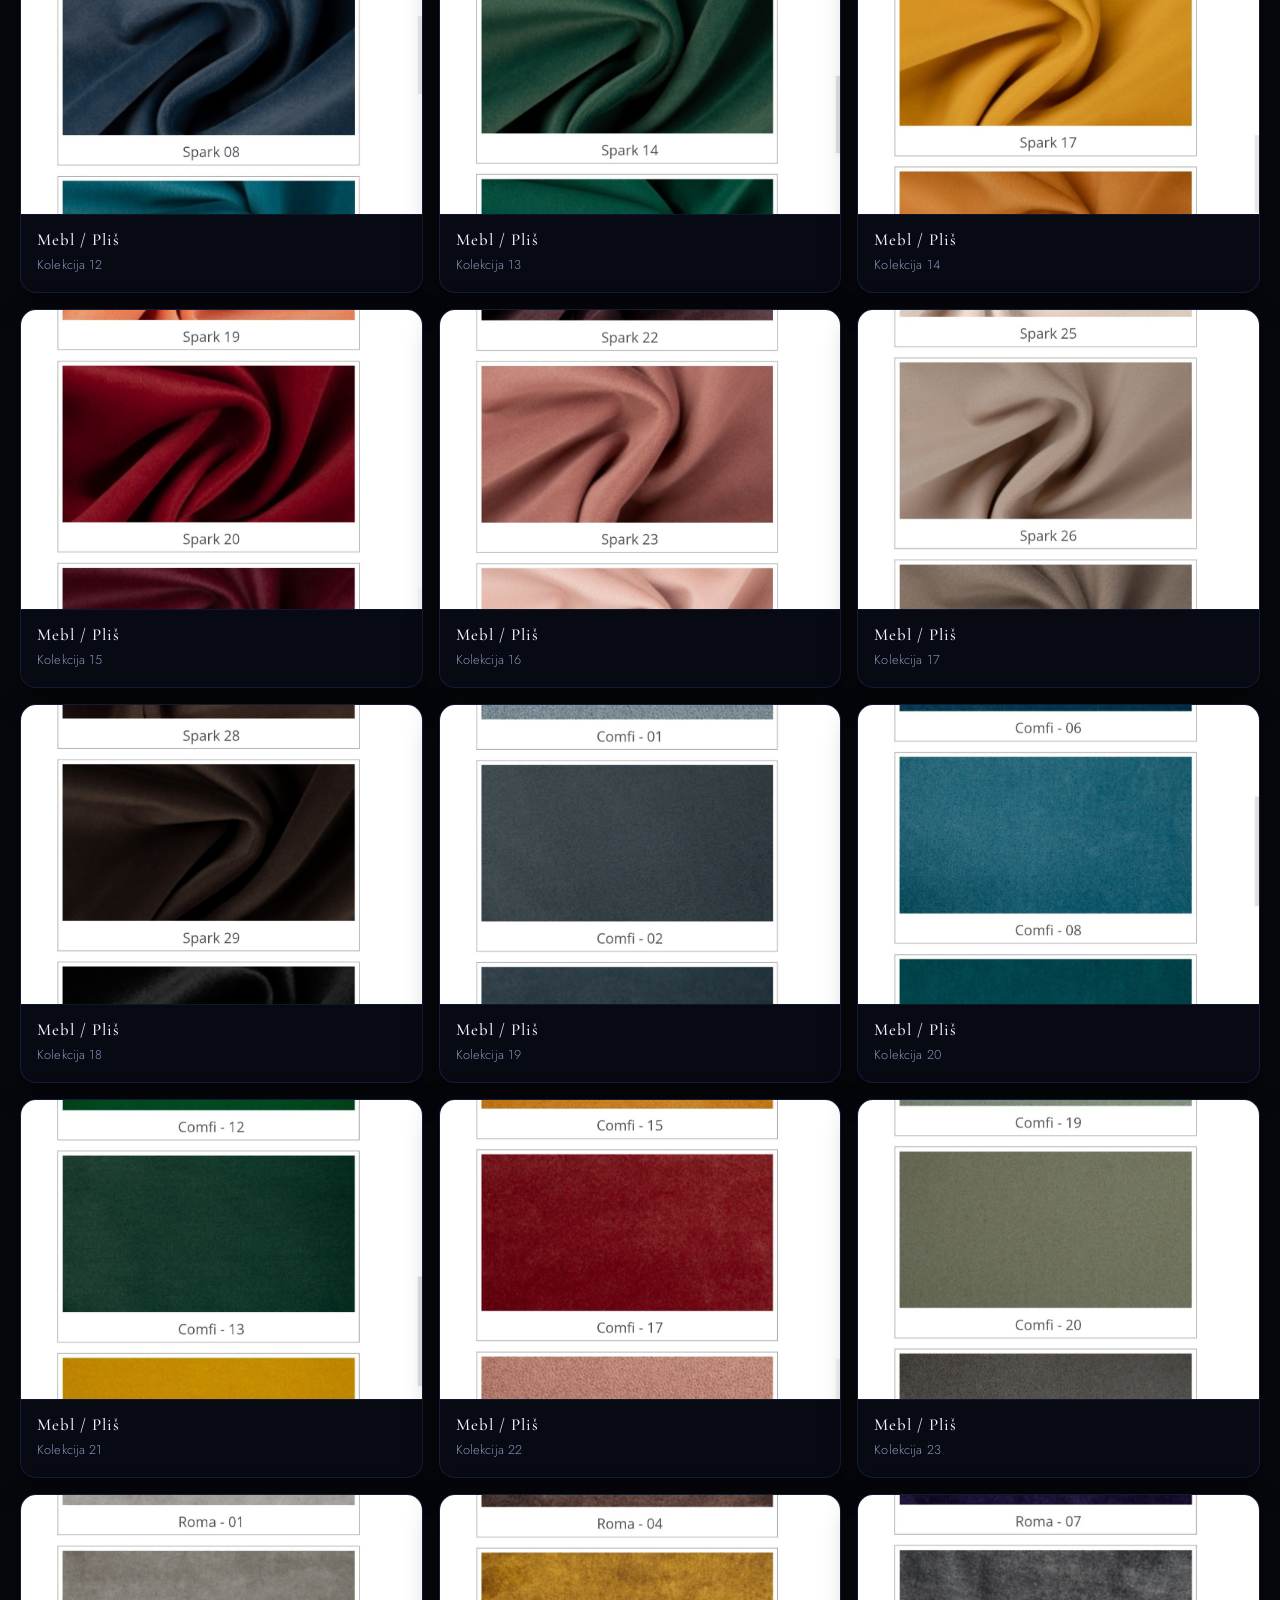
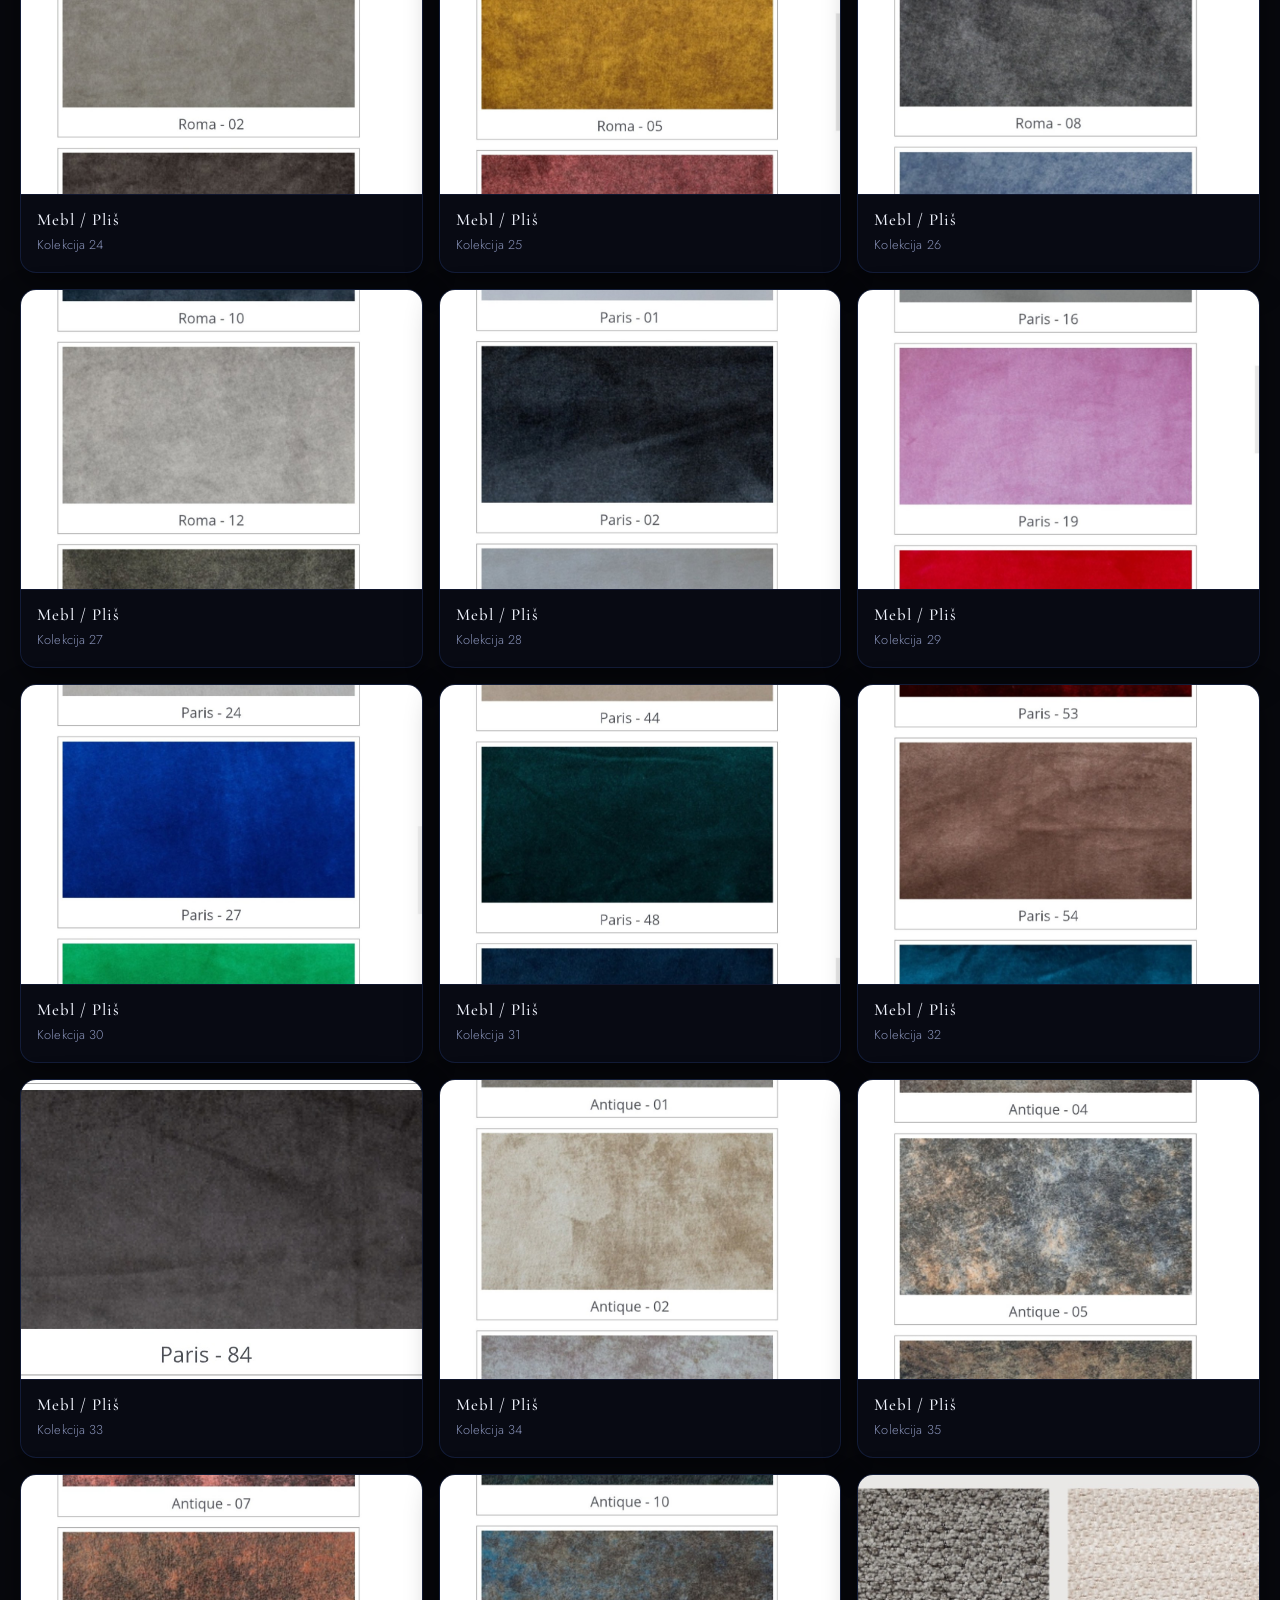
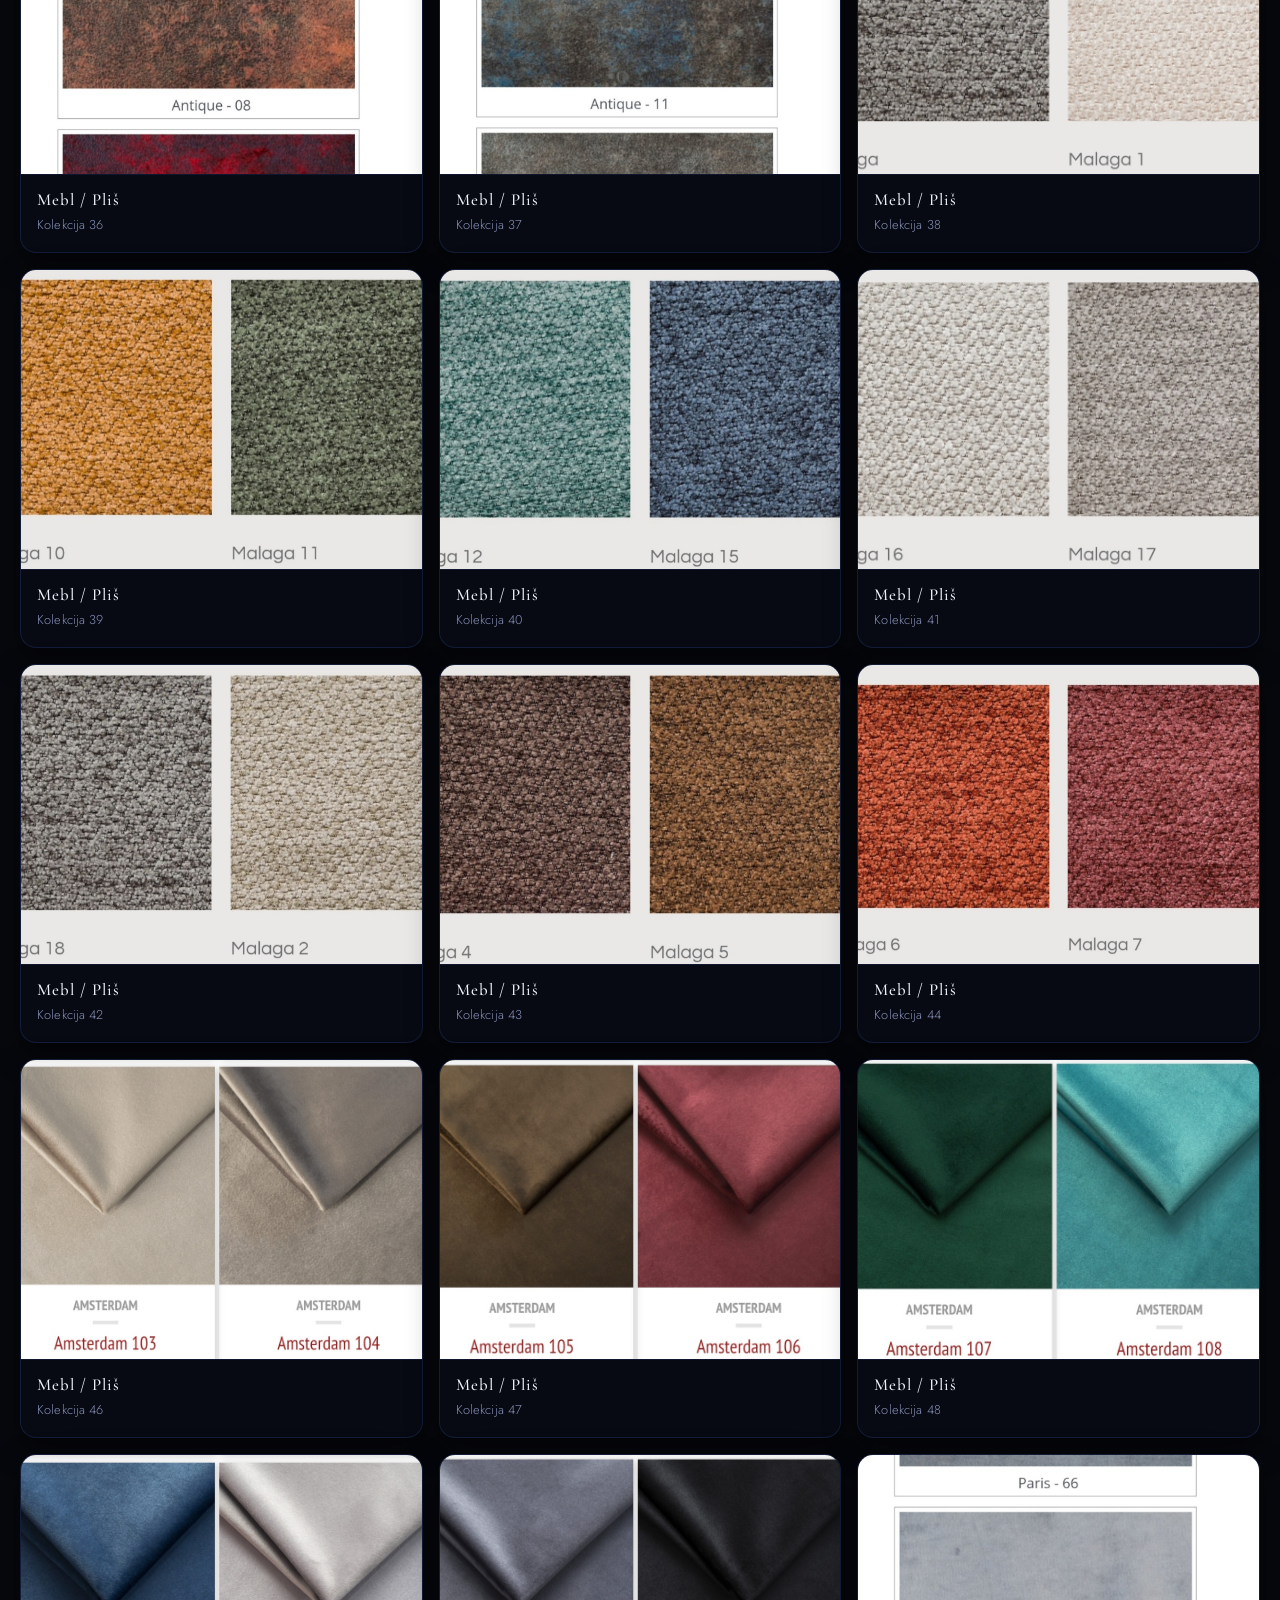
==== commit 241818b6: "Update index.html" ====
--- a/index.html
+++ b/index.html
@@ -615,18 +615,18 @@
         <div class="tray tray-4">
 
           <article class="tray-card">
-            <div class="tray-img"><img src="assets/assets/Barski Lux.jpg" alt="Barski Lux"></div>
-            <div class="tray-label"><span class="tray-badge">Barska</span>Barski Lux</div>
-          </article>
-
-          <article class="tray-card">
-            <div class="tray-img"><img src="assets/assets/Barski Vronski.jpg" alt="Barski Vronski"></div>
-            <div class="tray-label"><span class="tray-badge">Barska</span>Barski Vronski</div>
-          </article>
-
-          <article class="tray-card">
-            <div class="tray-img"><img src="assets/assets/Barski Miami.jpg" alt="Barski Miami"></div>
-            <div class="tray-label"><span class="tray-badge">Barska</span>Barski Miami</div>
+            <div class="tray-img"><img src="assets/assets/Barski Lux.jpg" alt="Barska Lux"></div>
+            <div class="tray-label"><span class="tray-badge">Barska</span>Barska Lux</div>
+          </article>
+
+          <article class="tray-card">
+            <div class="tray-img"><img src="assets/assets/Barski Vronski.jpg" alt="Barska Vronski"></div>
+            <div class="tray-label"><span class="tray-badge">Barska</span>Barska Vronski</div>
+          </article>
+
+          <article class="tray-card">
+            <div class="tray-img"><img src="assets/assets/Barski Miami.jpg" alt="Barska Miami"></div>
+            <div class="tray-label"><span class="tray-badge">Barska</span>Barska Miami</div>
           </article>
 
           <article class="tray-card">
@@ -645,8 +645,8 @@
           </article>
 
           <article class="tray-card">
-            <div class="tray-img"><img src="assets/assets/5ed25e96-33a2-4a40-8269-4d35ed77a665.png" alt="Barski Vronski"></div>
-            <div class="tray-label"><span class="tray-badge">Barska</span>Barski Vronski</div>
+            <div class="tray-img"><img src="assets/assets/5ed25e96-33a2-4a40-8269-4d35ed77a665.png" alt="Barska Vronski"></div>
+            <div class="tray-label"><span class="tray-badge">Barska</span>Barska Vronski</div>
           </article>
 
           <article class="tray-card">
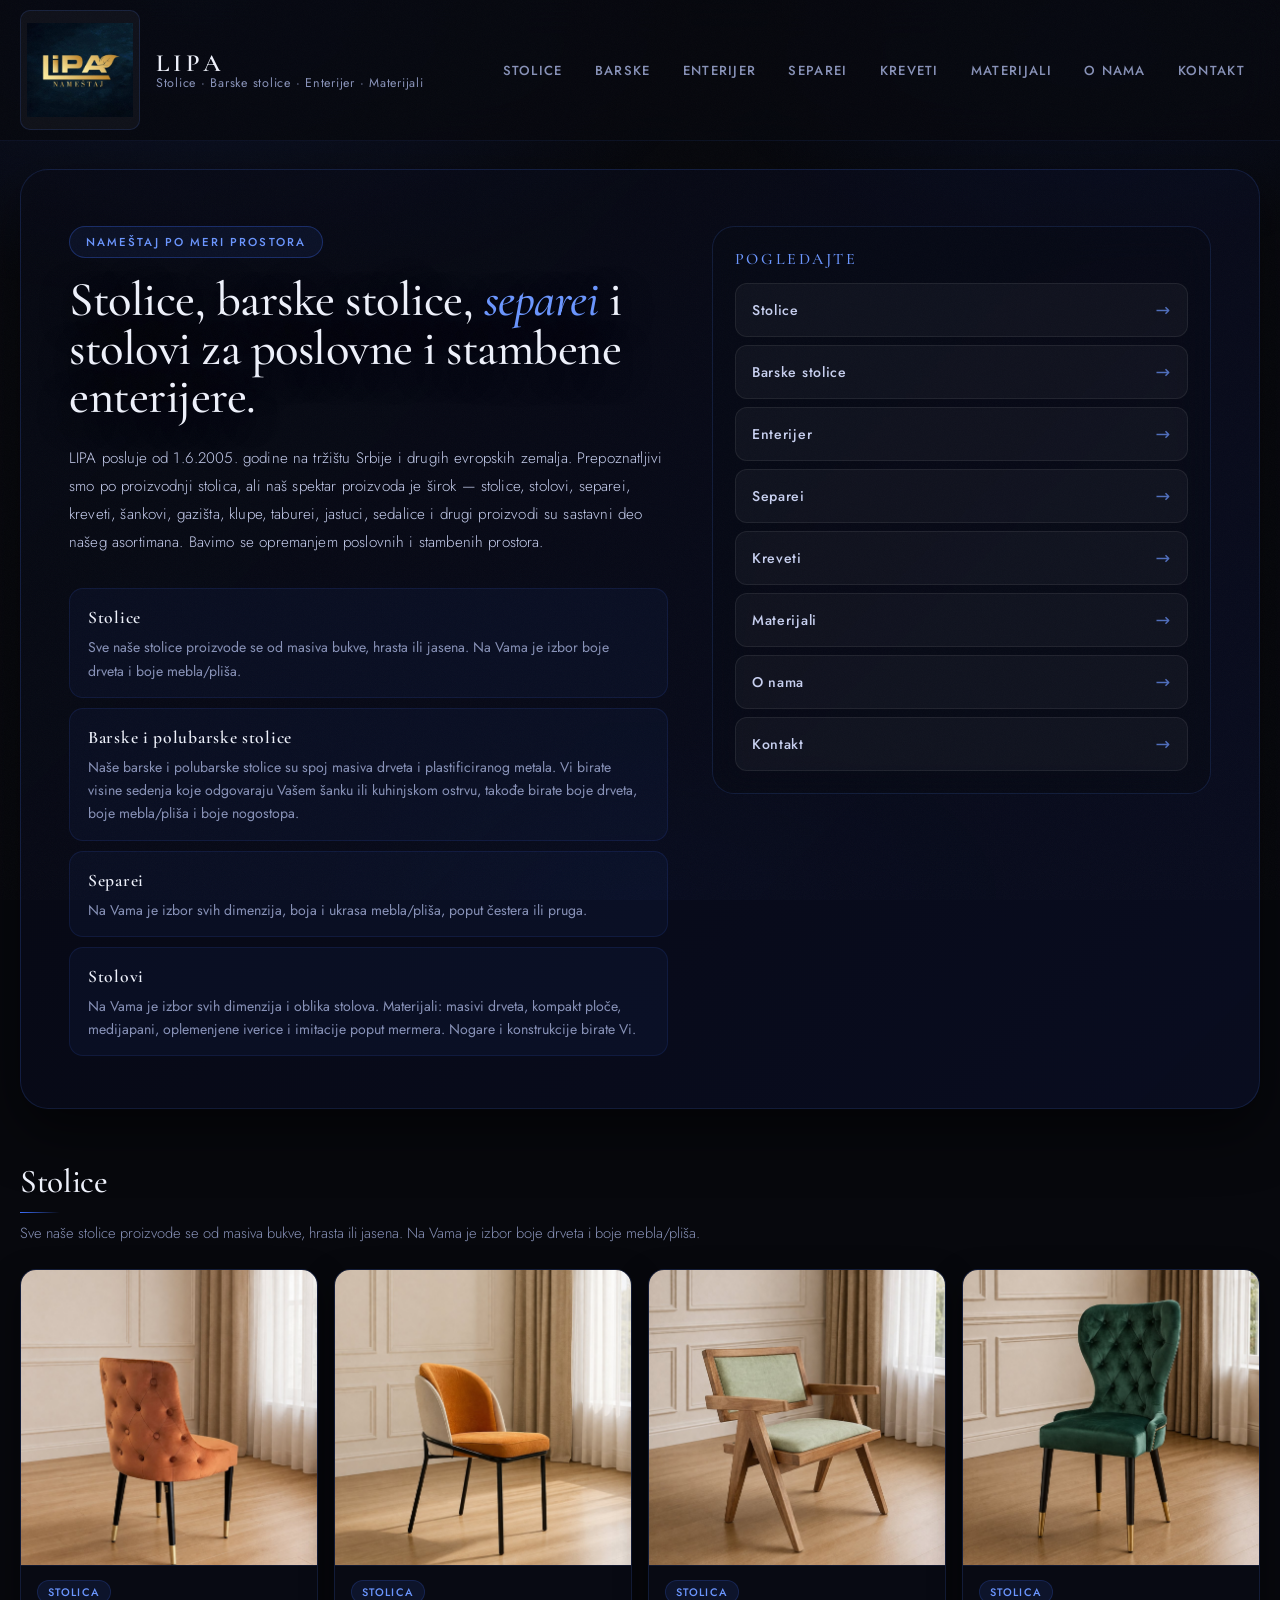
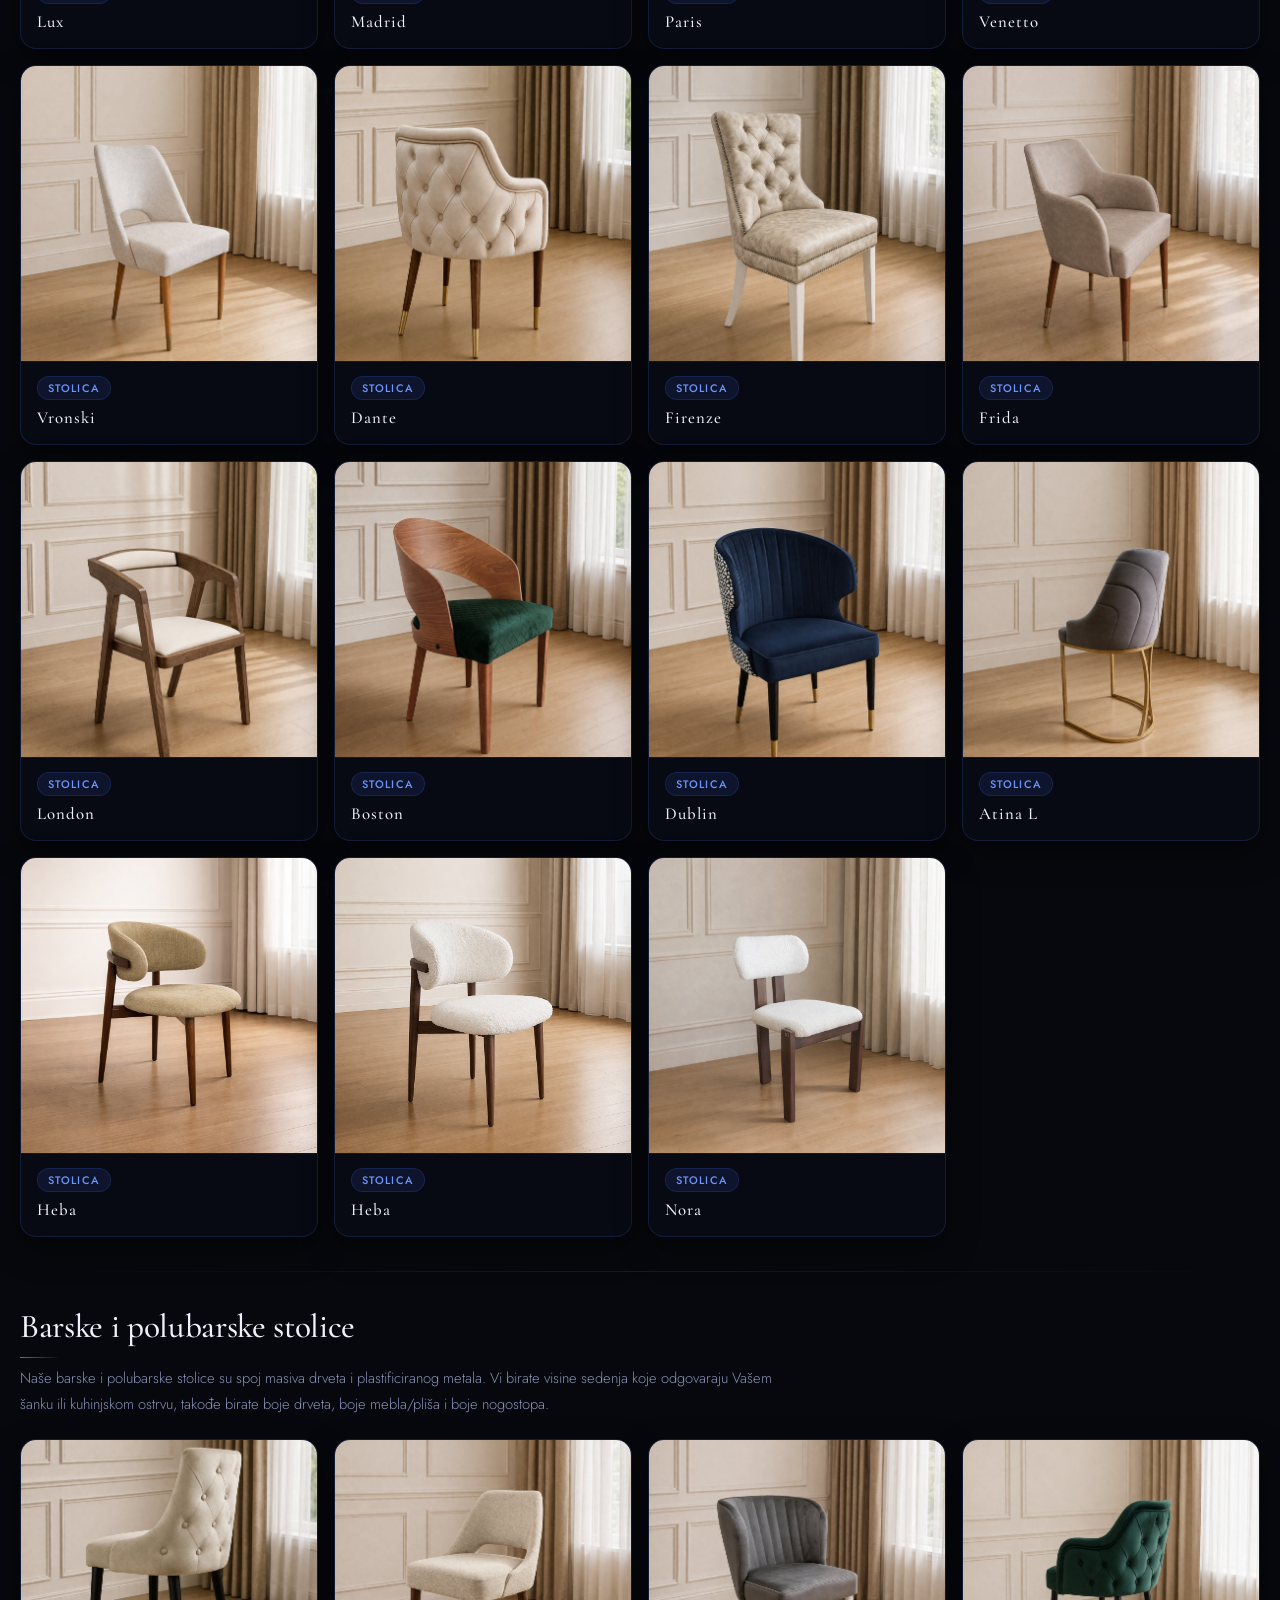
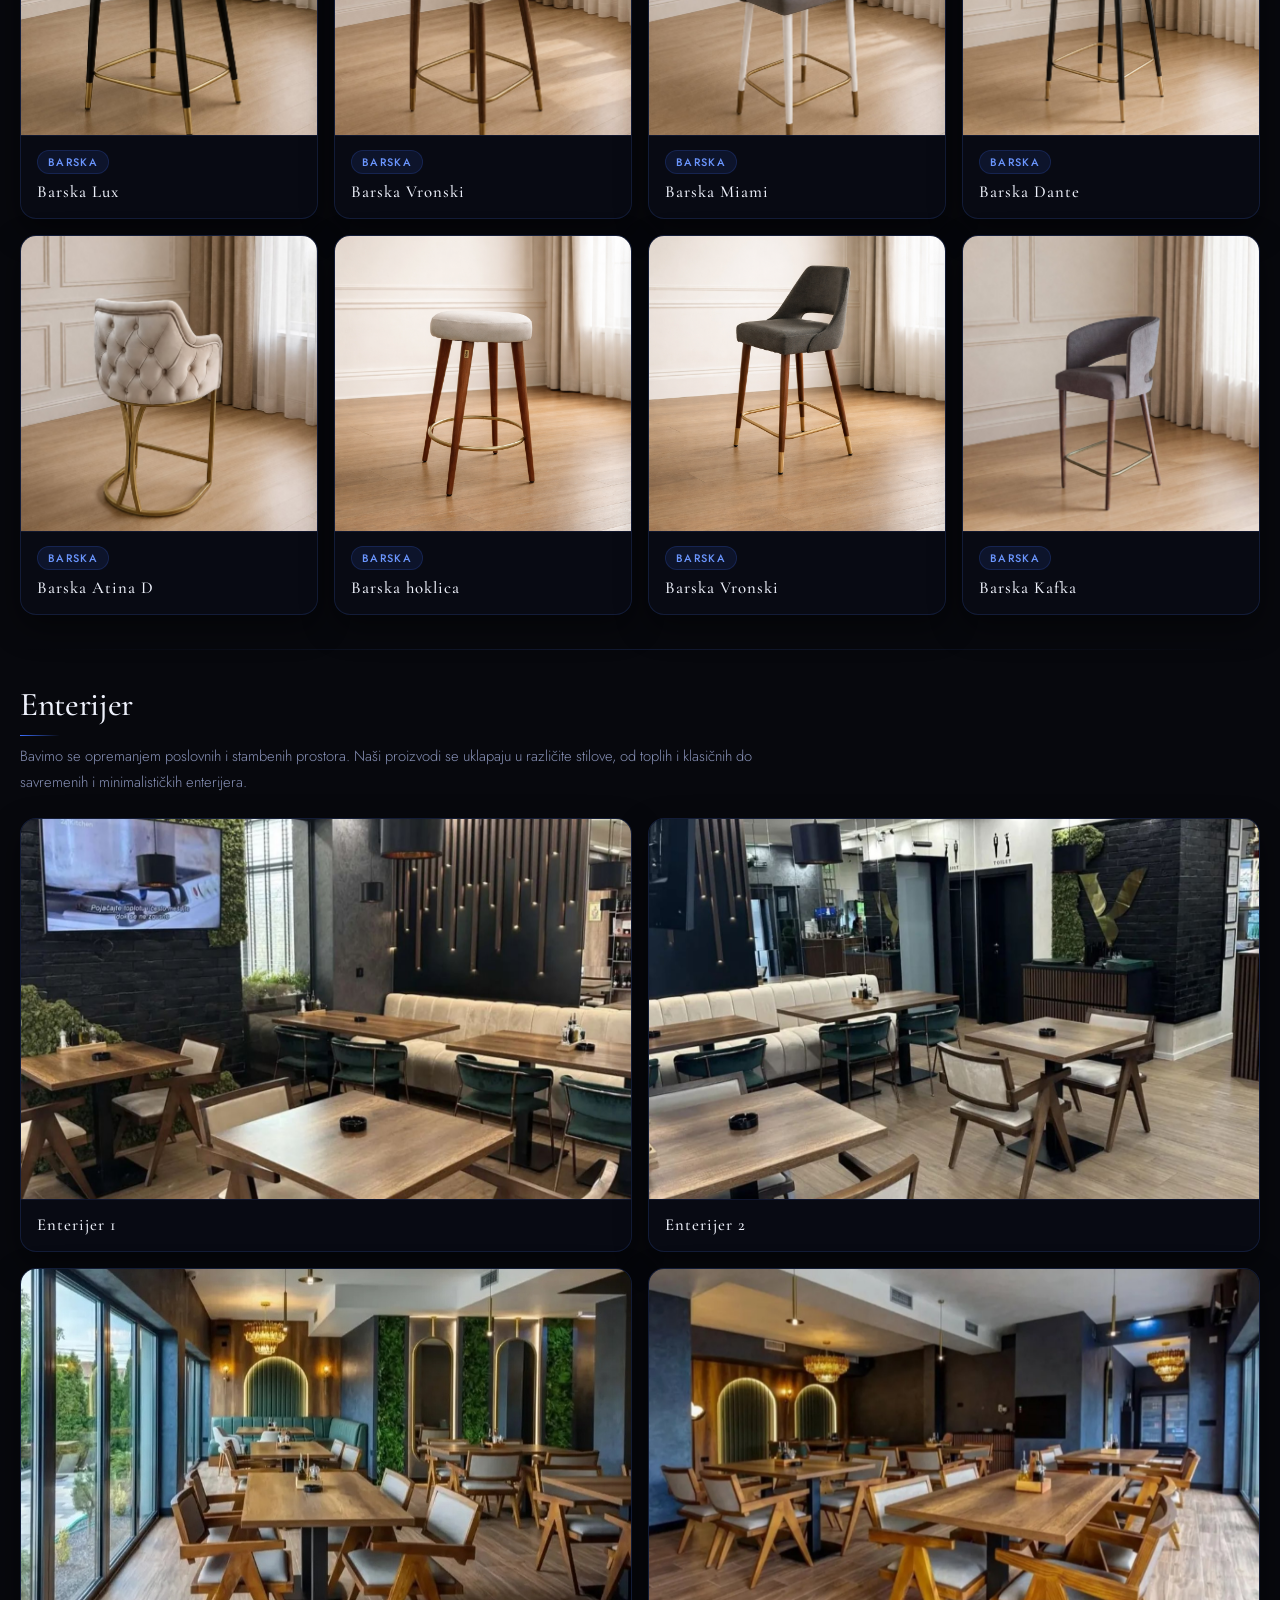
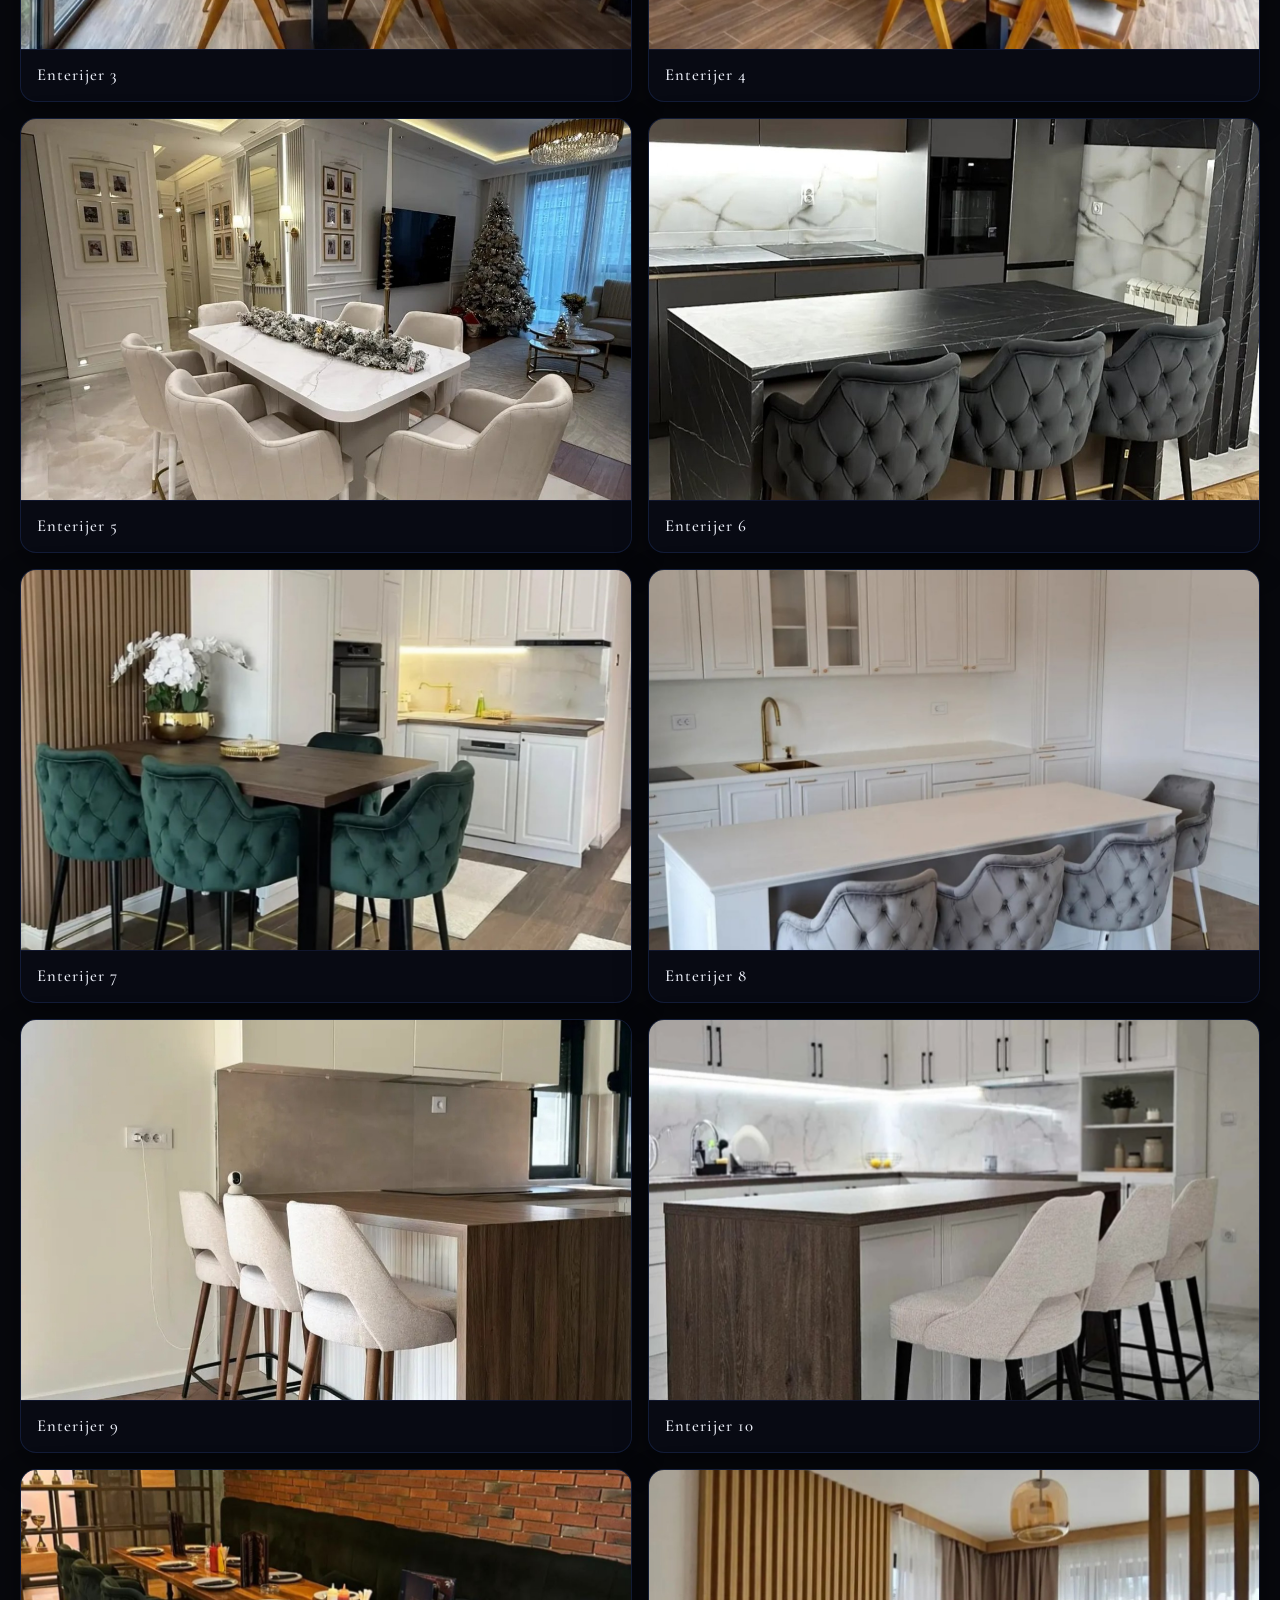
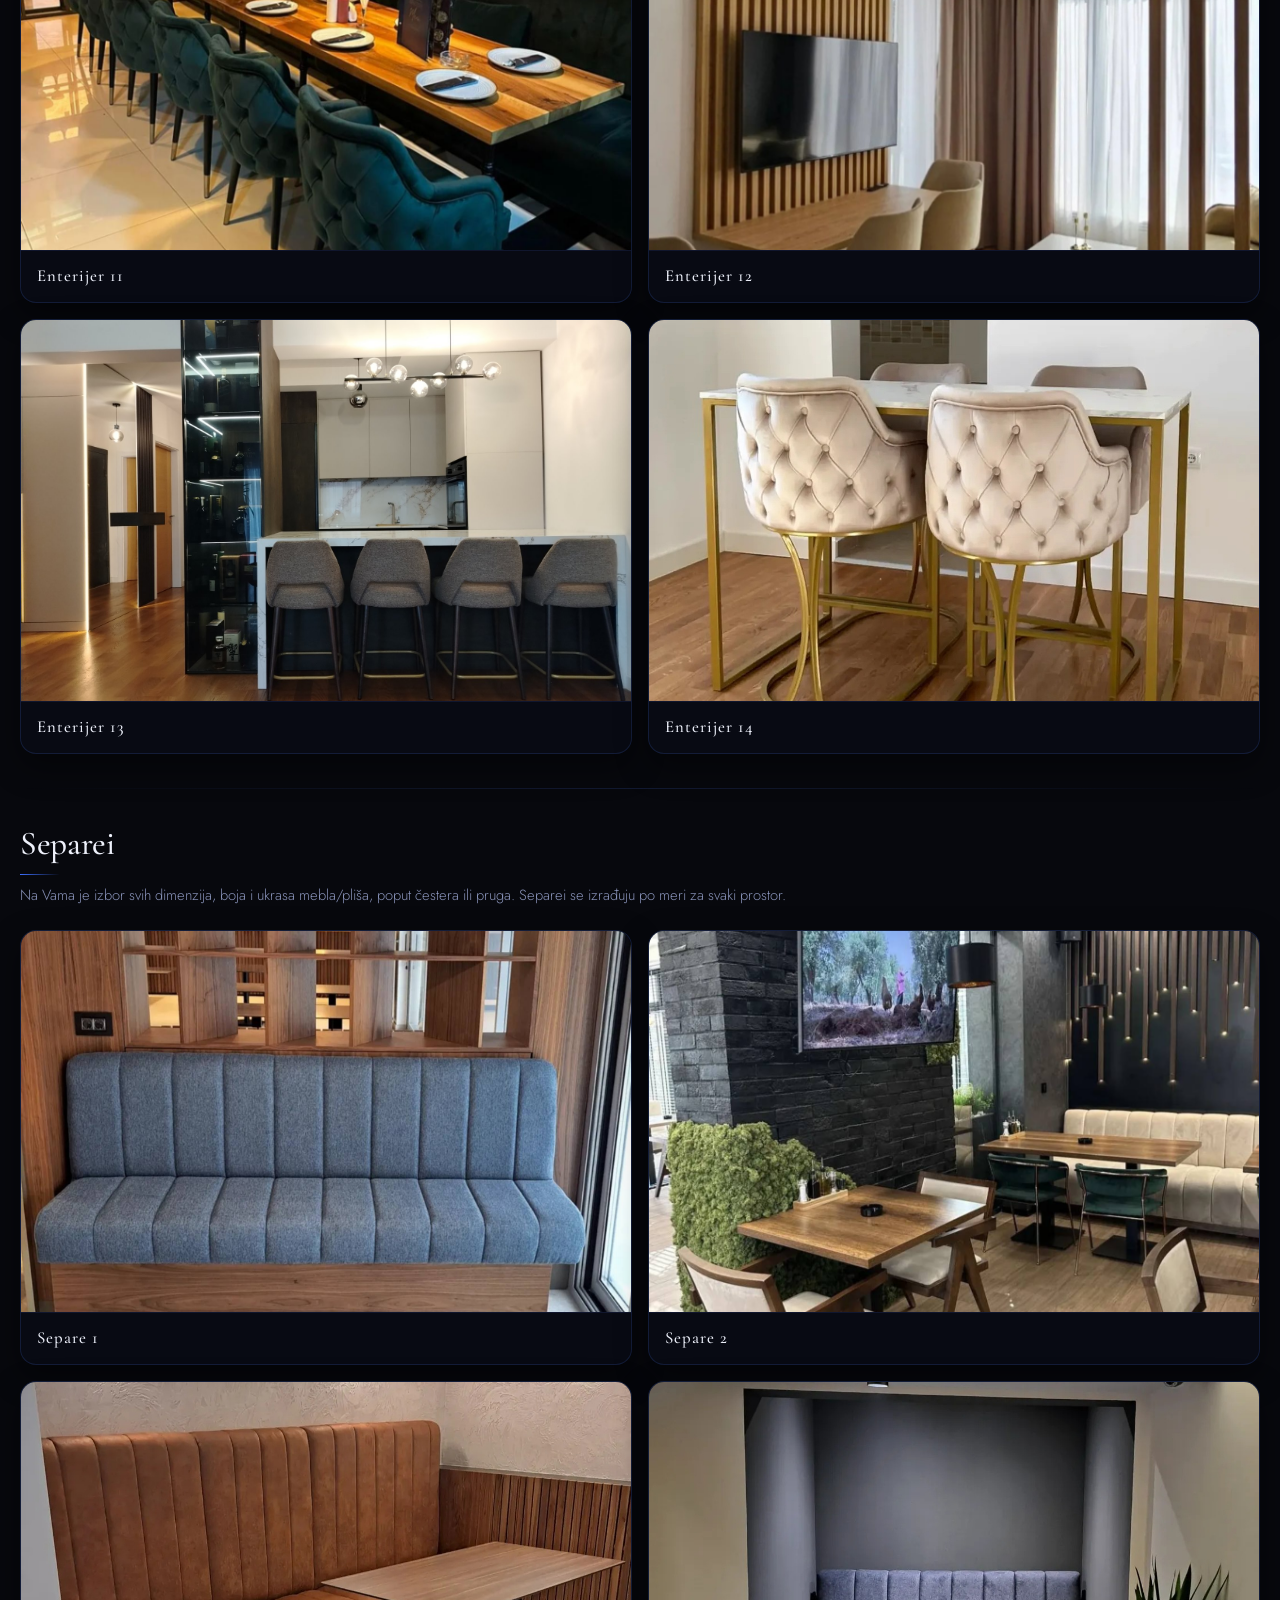
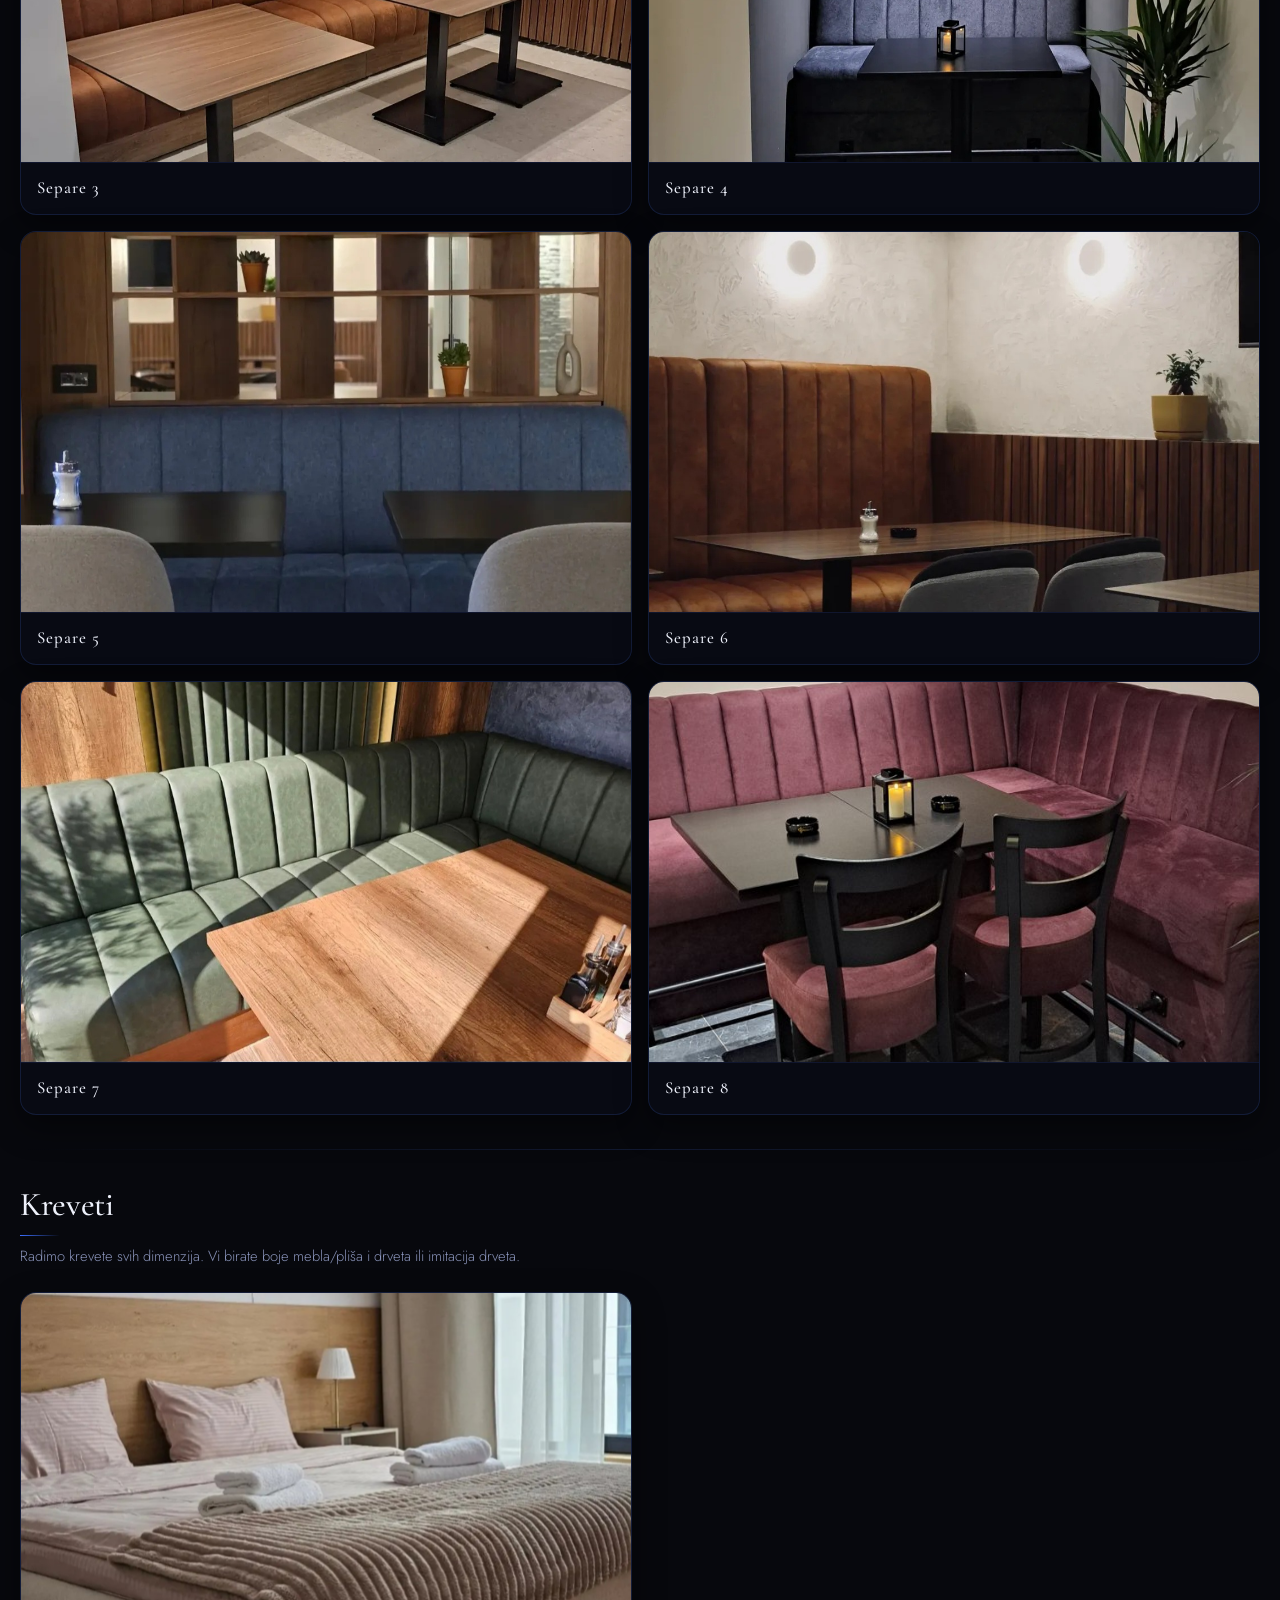
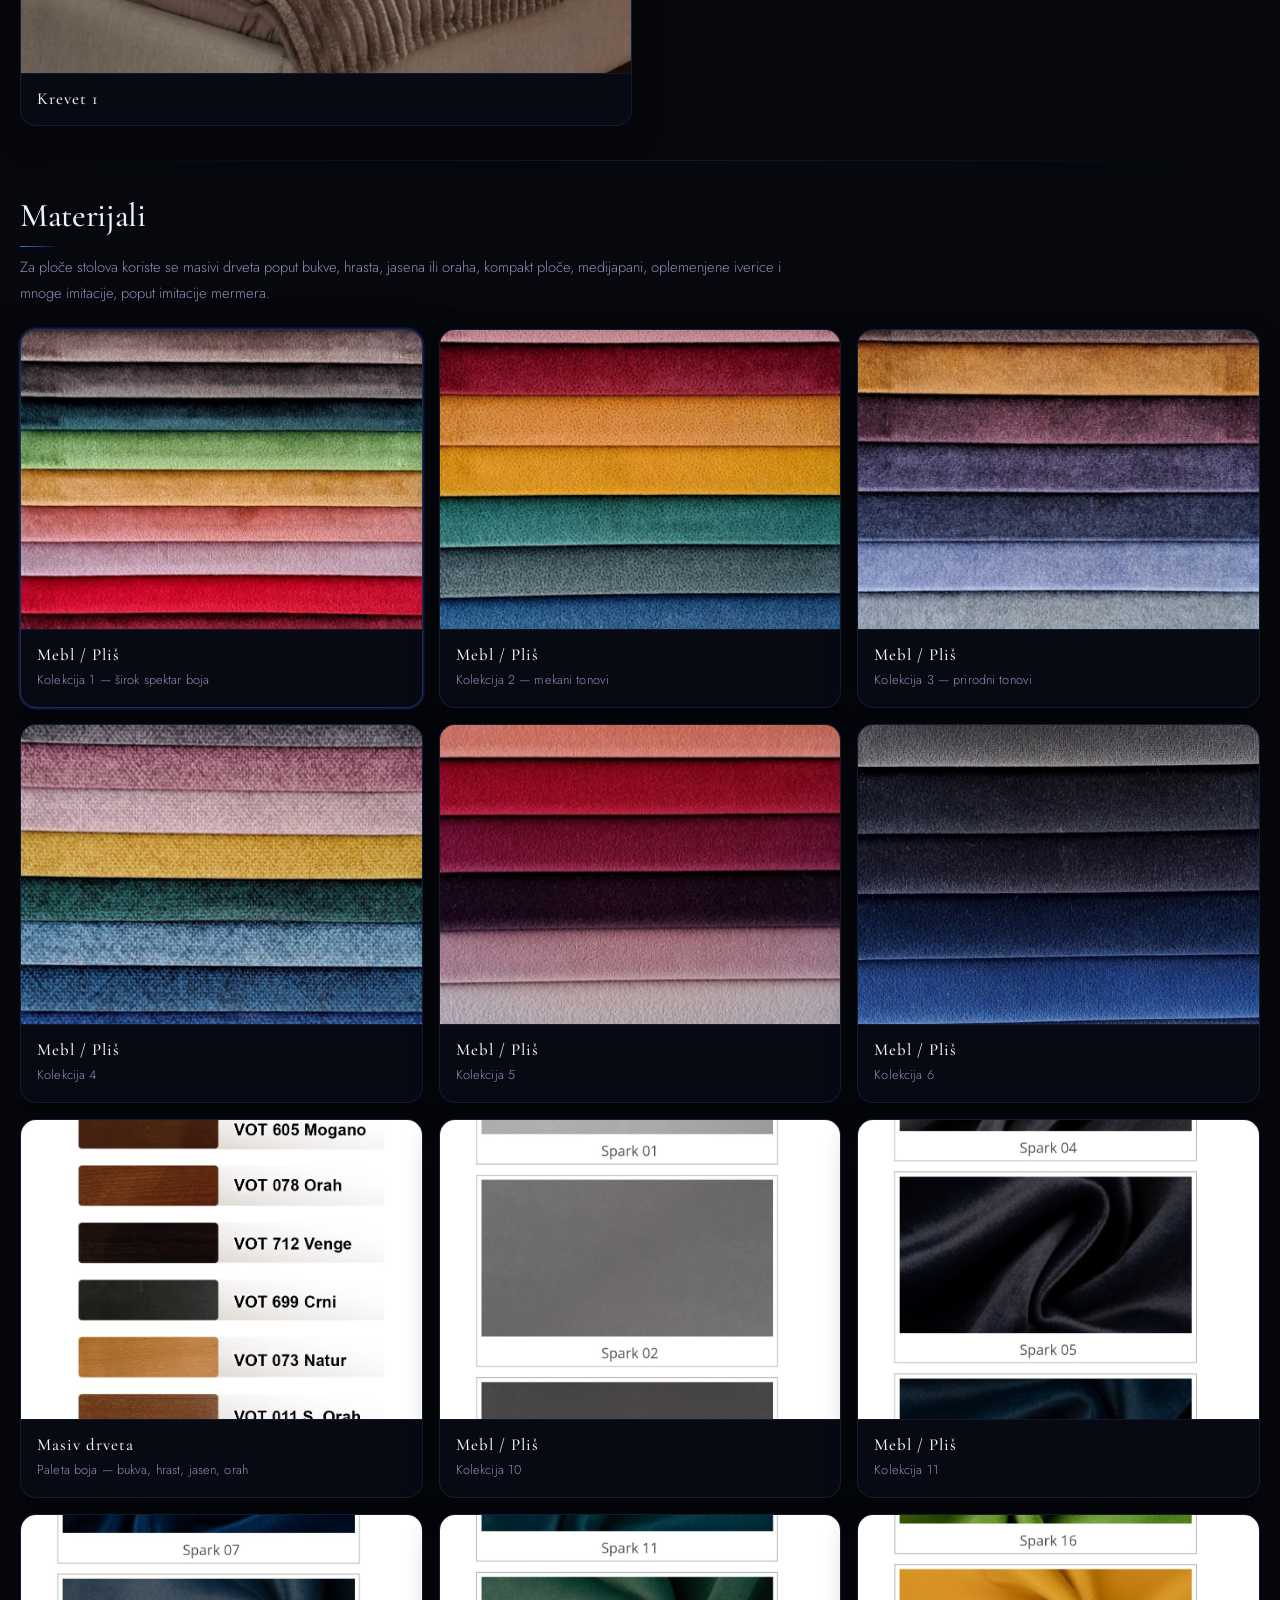
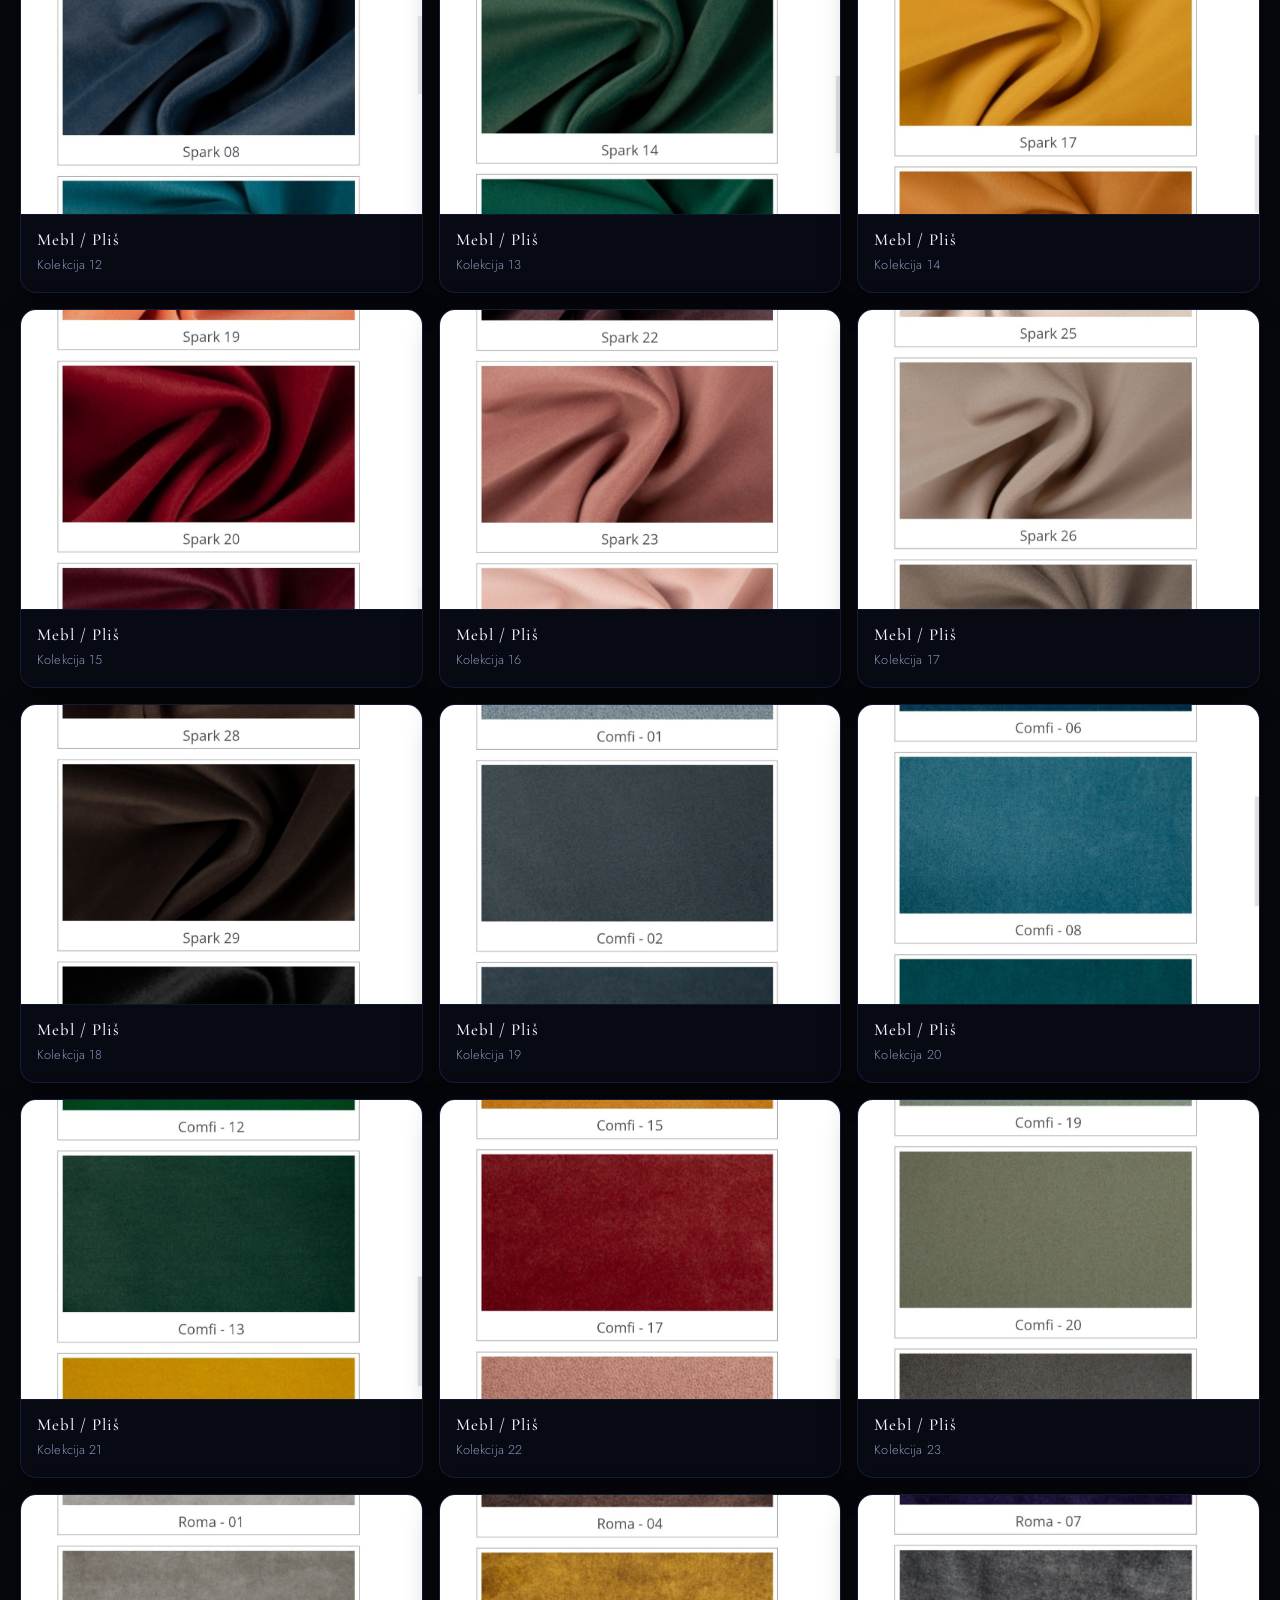
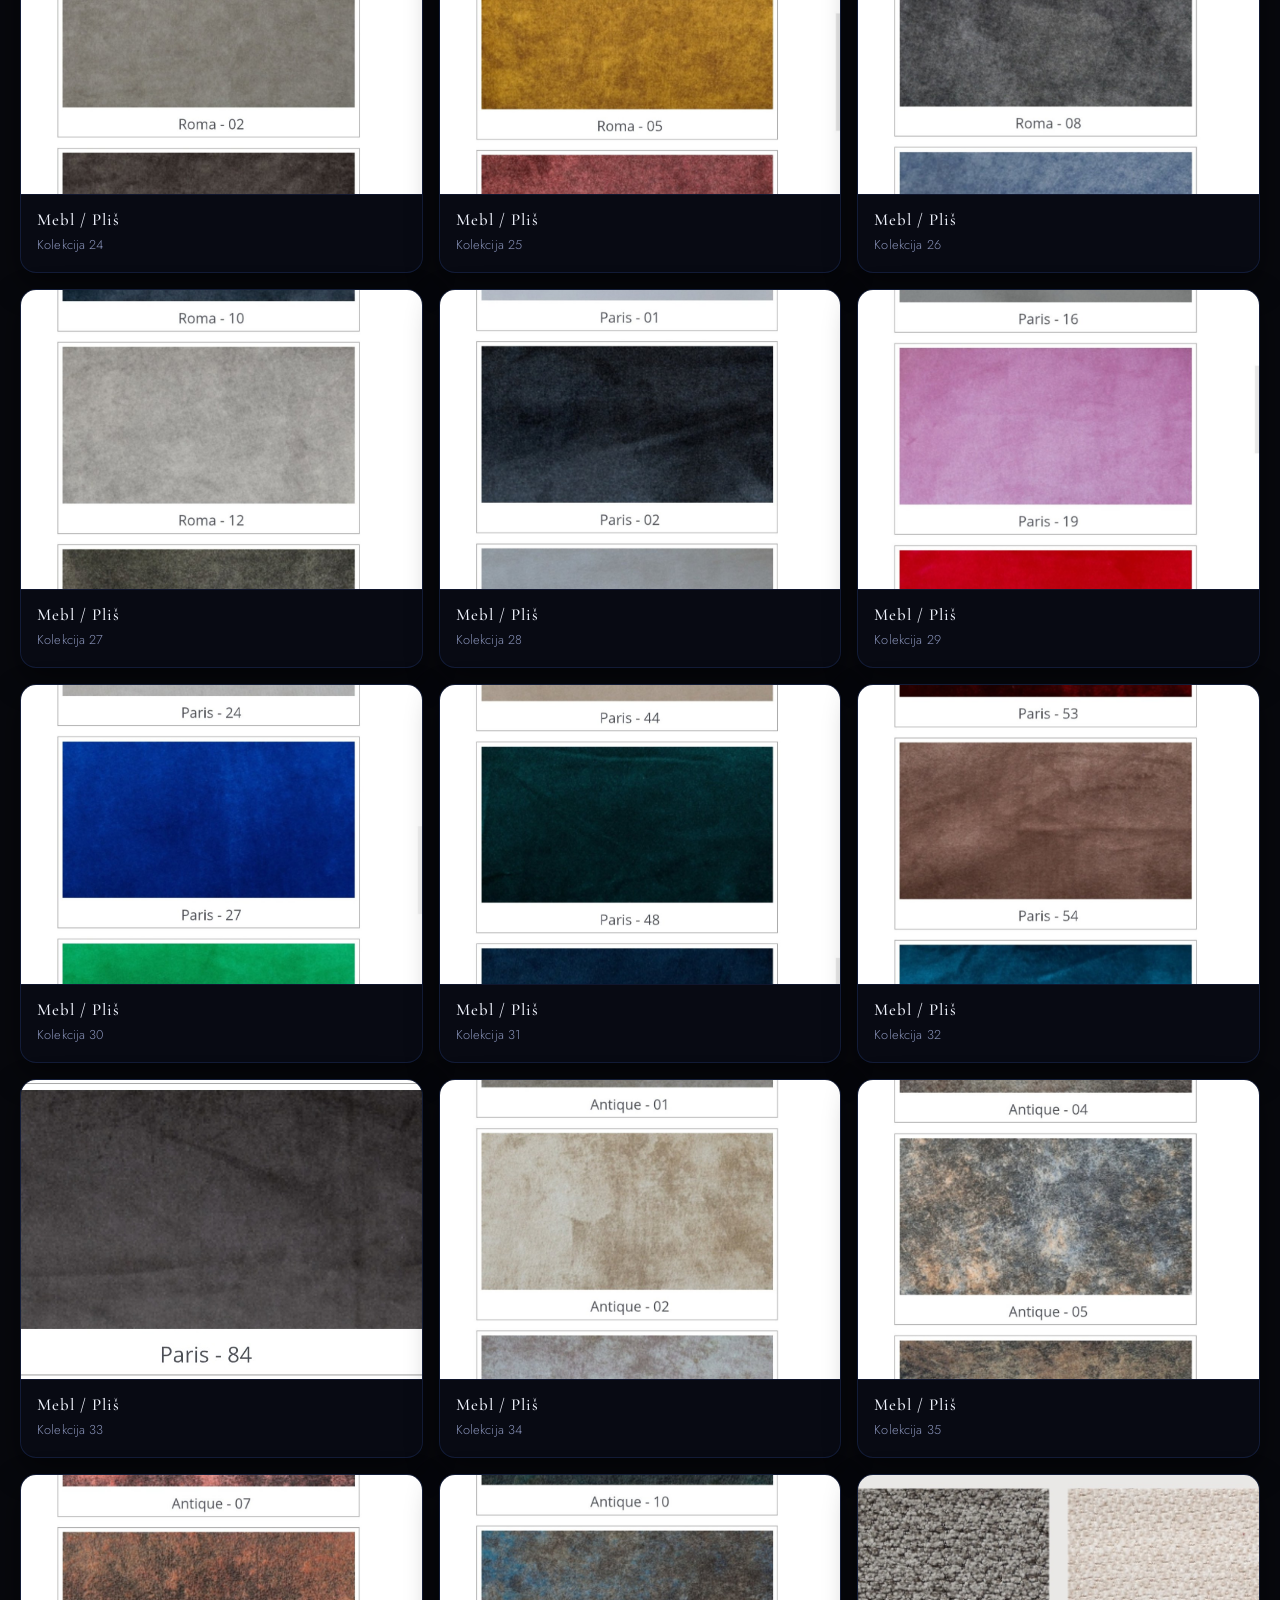
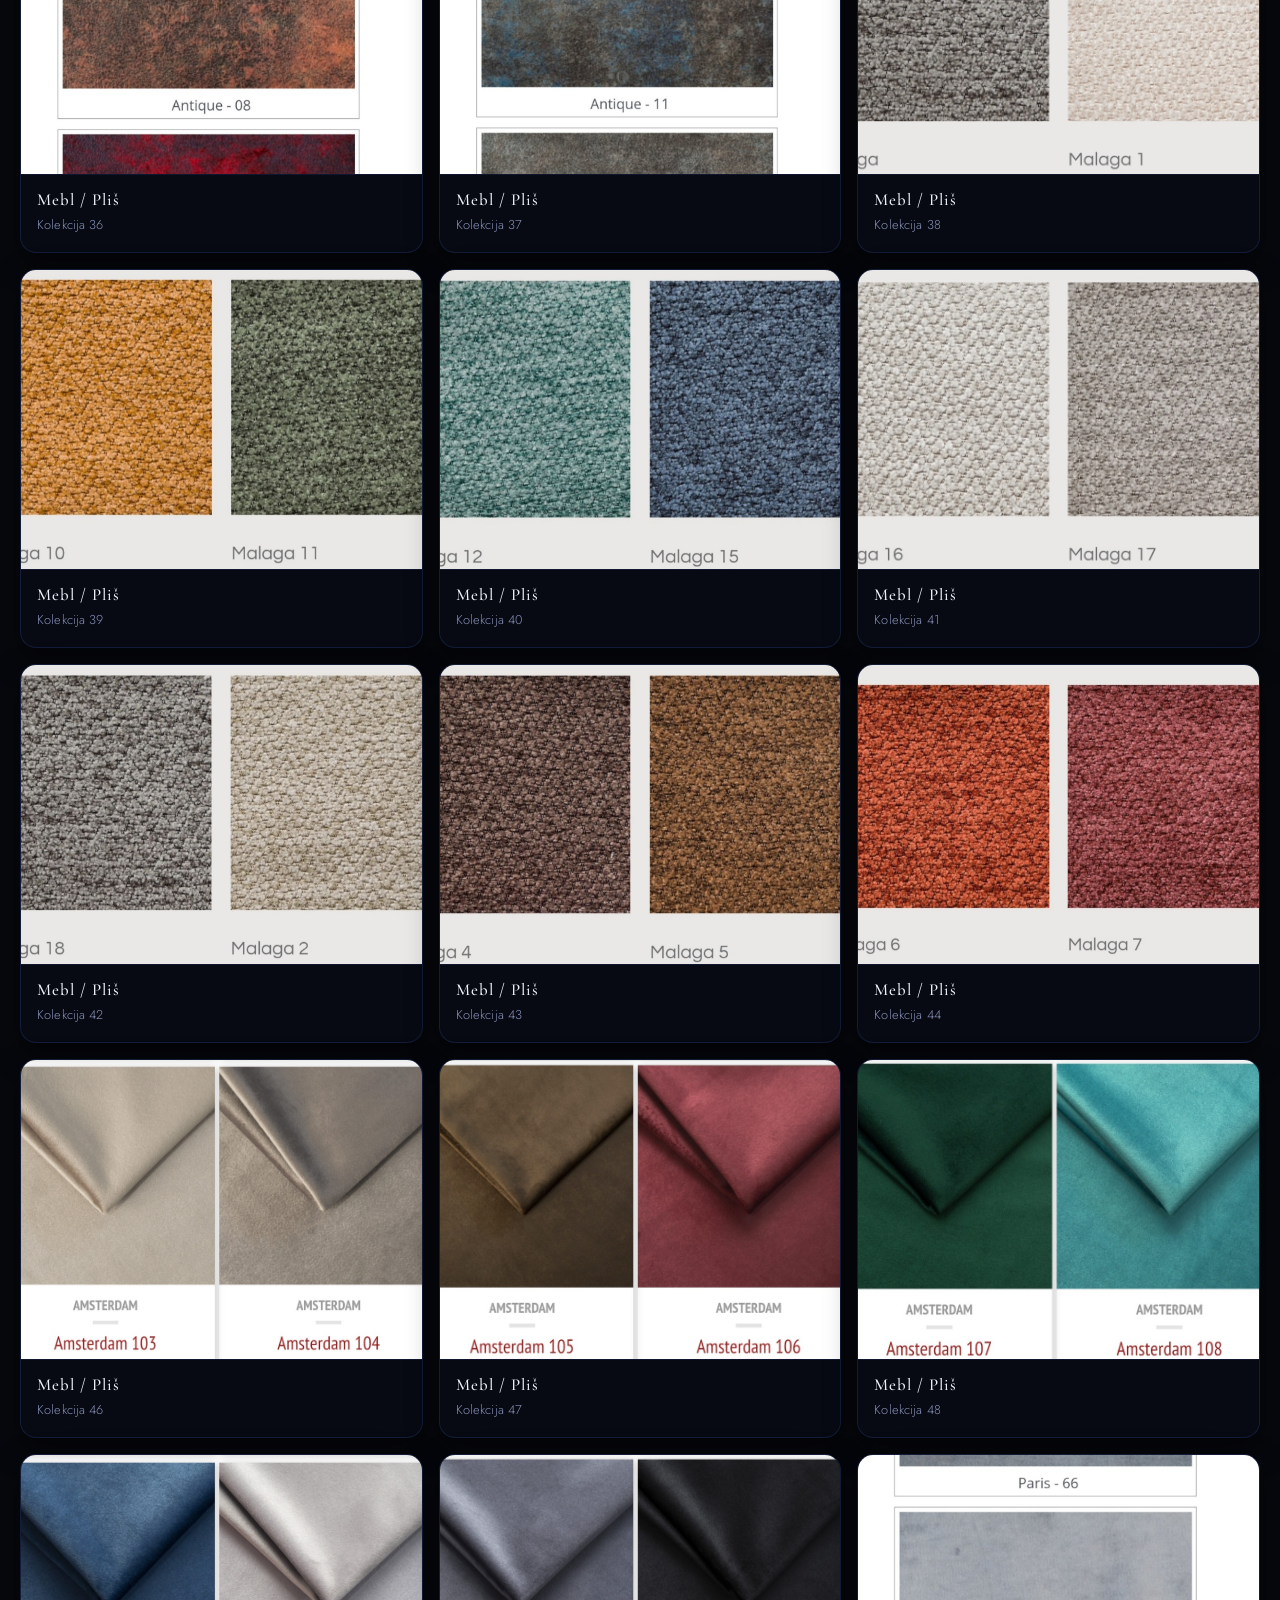
==== commit 29b585f9: "Update index.html" ====
--- a/index.html
+++ b/index.html
@@ -593,7 +593,7 @@
 
           <article class="tray-card">
             <div class="tray-img"><img src="assets/assets/1b399659-3e86-4935-bae1-675249c22d8b.png" alt="Nova stolica"></div>
-            <div class="tray-label"><span class="tray-badge">Stolica</span>Nova stolica</div>
+            <div class="tray-label"><span class="tray-badge">Stolica</span>Nora</div>
           </article>
 
         </div>
@@ -1222,7 +1222,7 @@
   <footer>
     <div class="wrap">
       <div class="footer-card glass">
-        <p>© LIPA. Vlasnik materijala na sajtu je LIPA, a www.silverado.pro je partner za održavanje sajta.</p>
+        <p>© 2005–2026 LIPA Nameštaj. Sva prava zadržana. Neovlašćeno korišćenje fotografija i sadržaja je zabranjeno.<br>Izrada i održavanje sajta: <a href="https://www.silverado.pro" target="_blank" style="color:var(--blue2); text-decoration:none;">www.silverado.pro</a></p>
         <a class="to-top" href="#top">Nazad na vrh ↑</a>
       </div>
     </div>
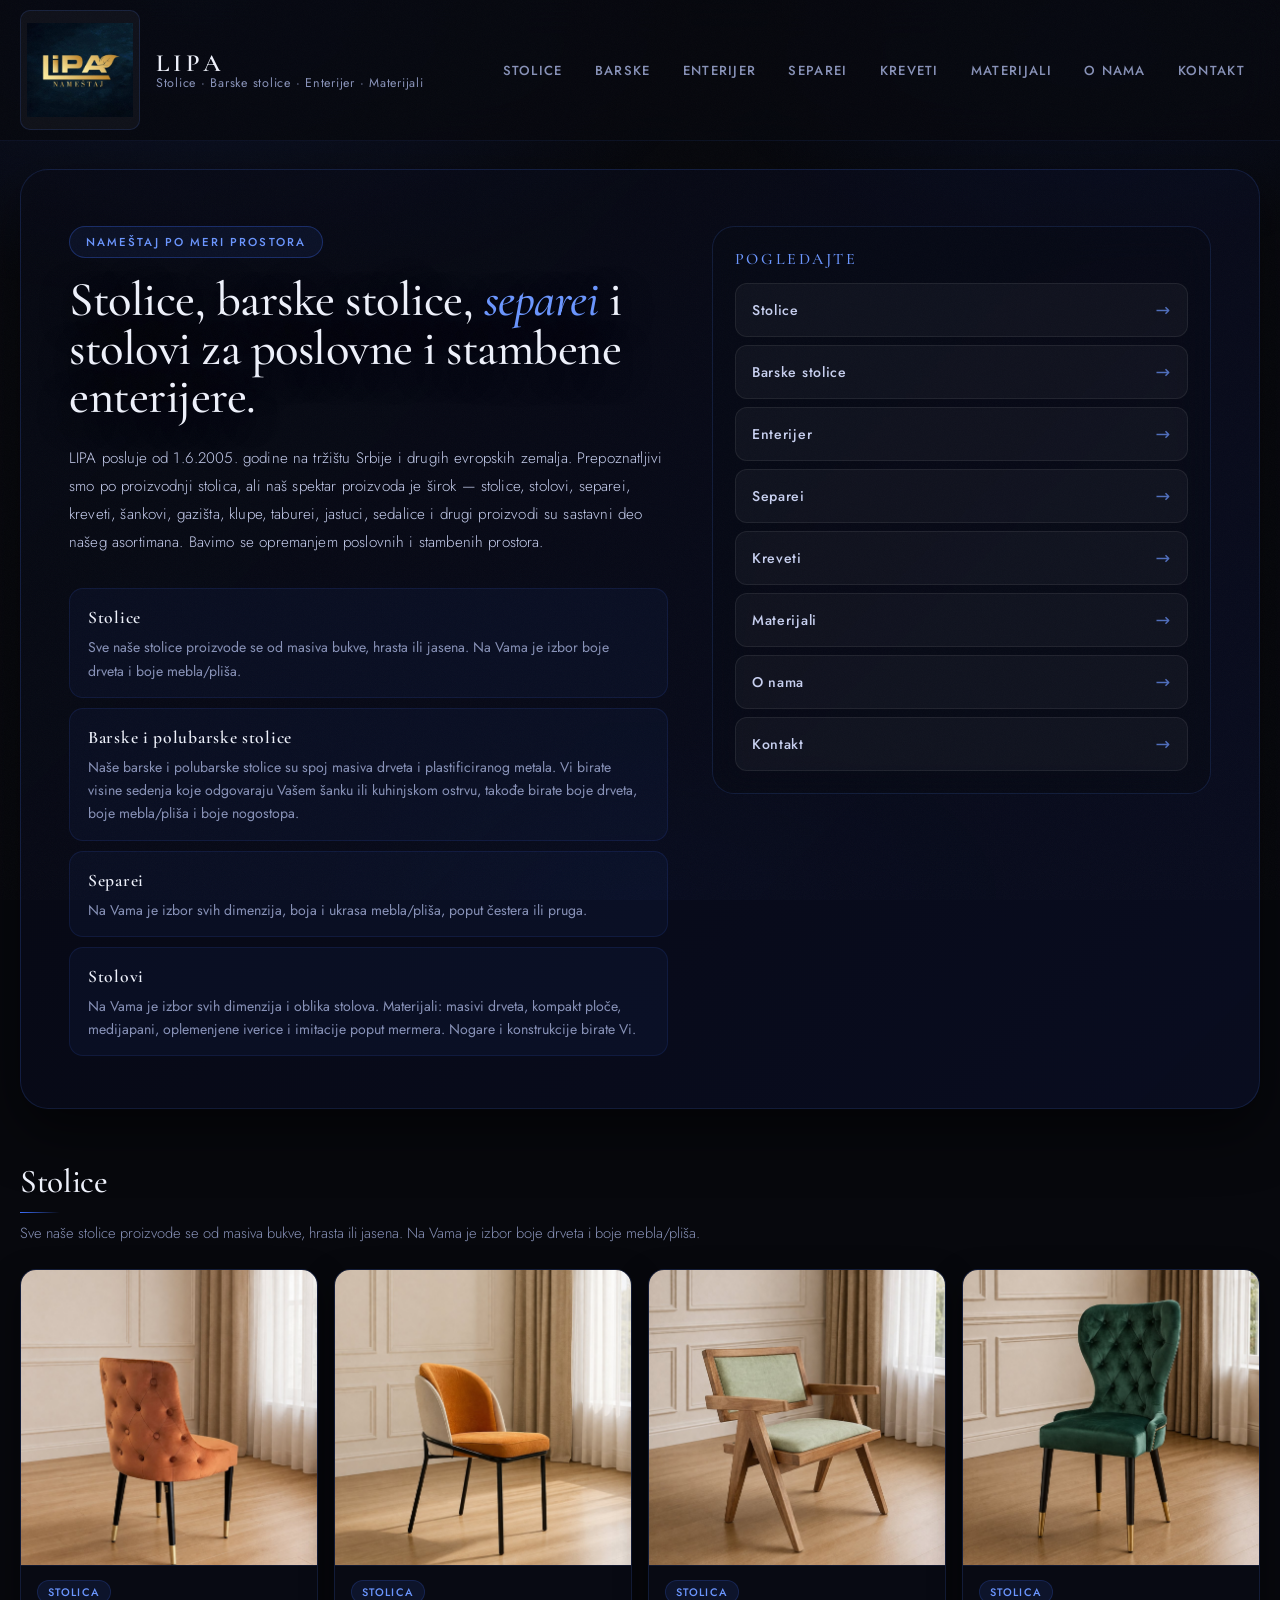
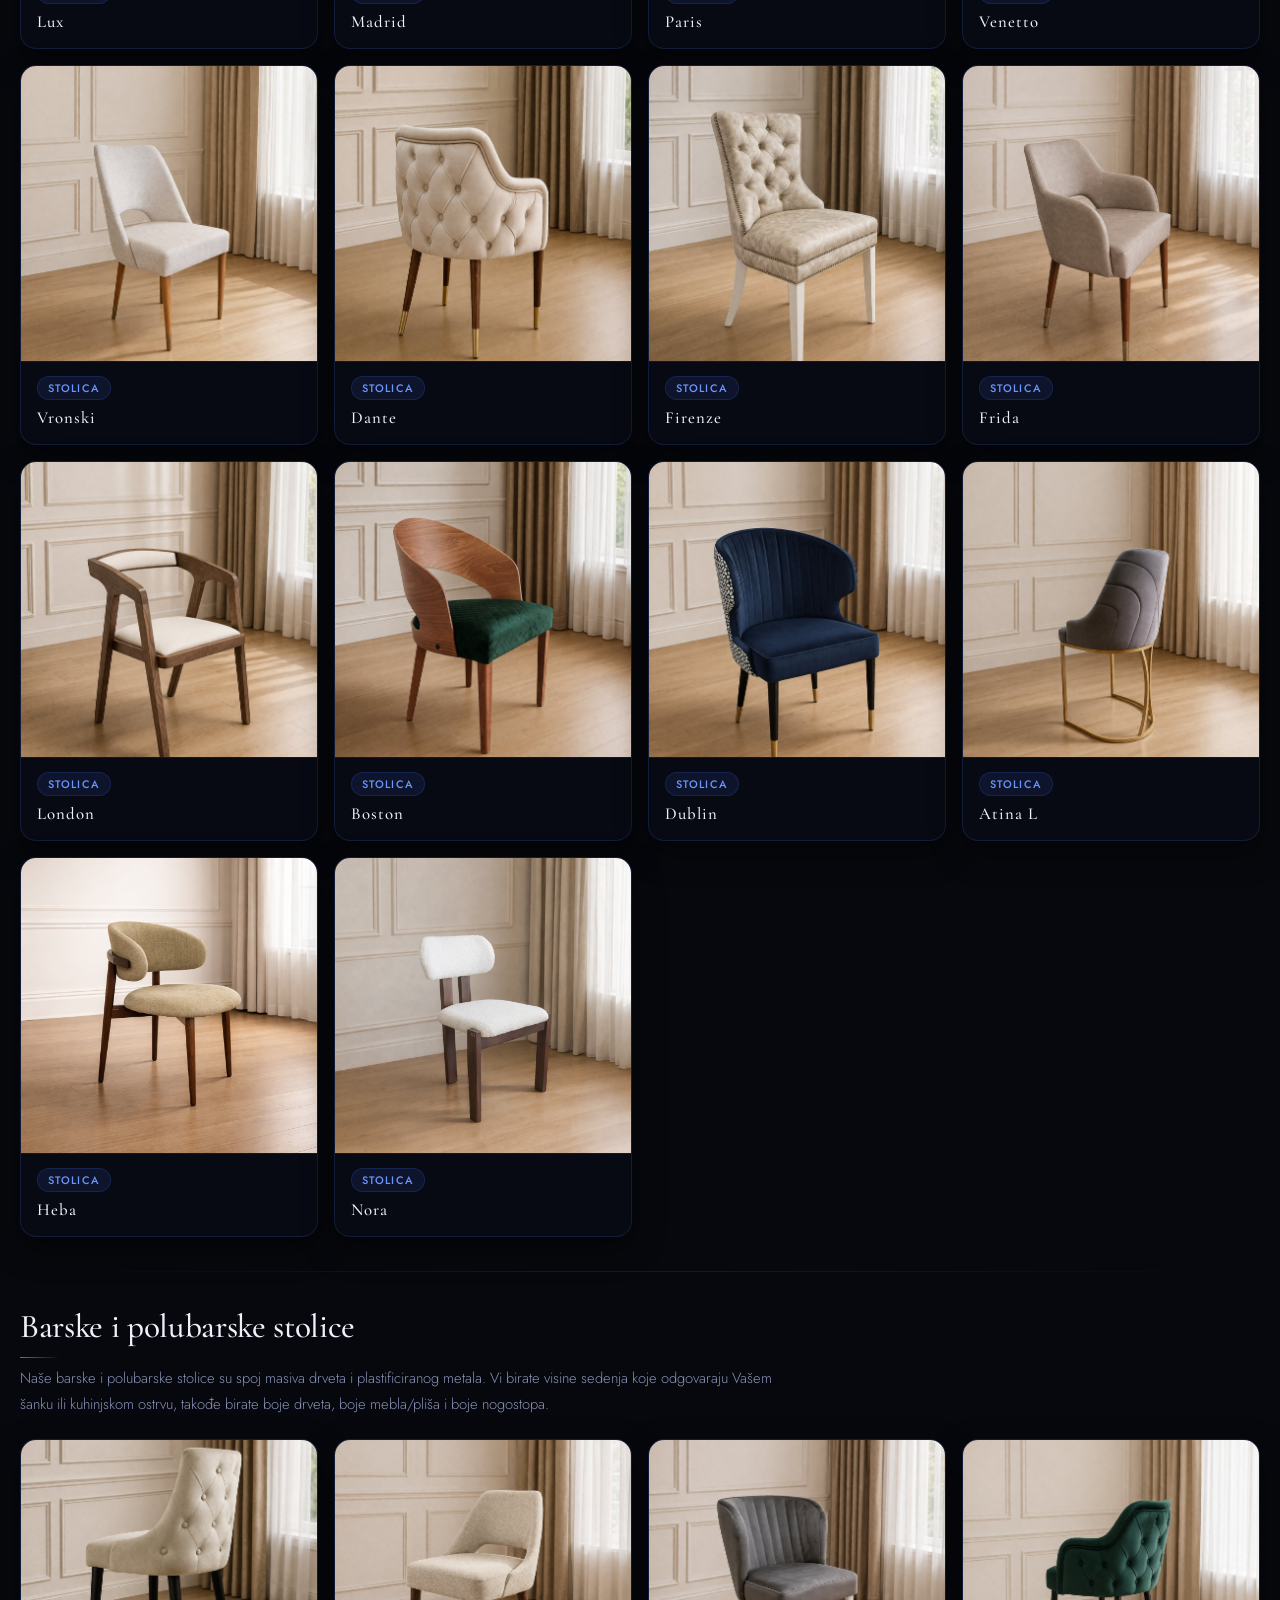
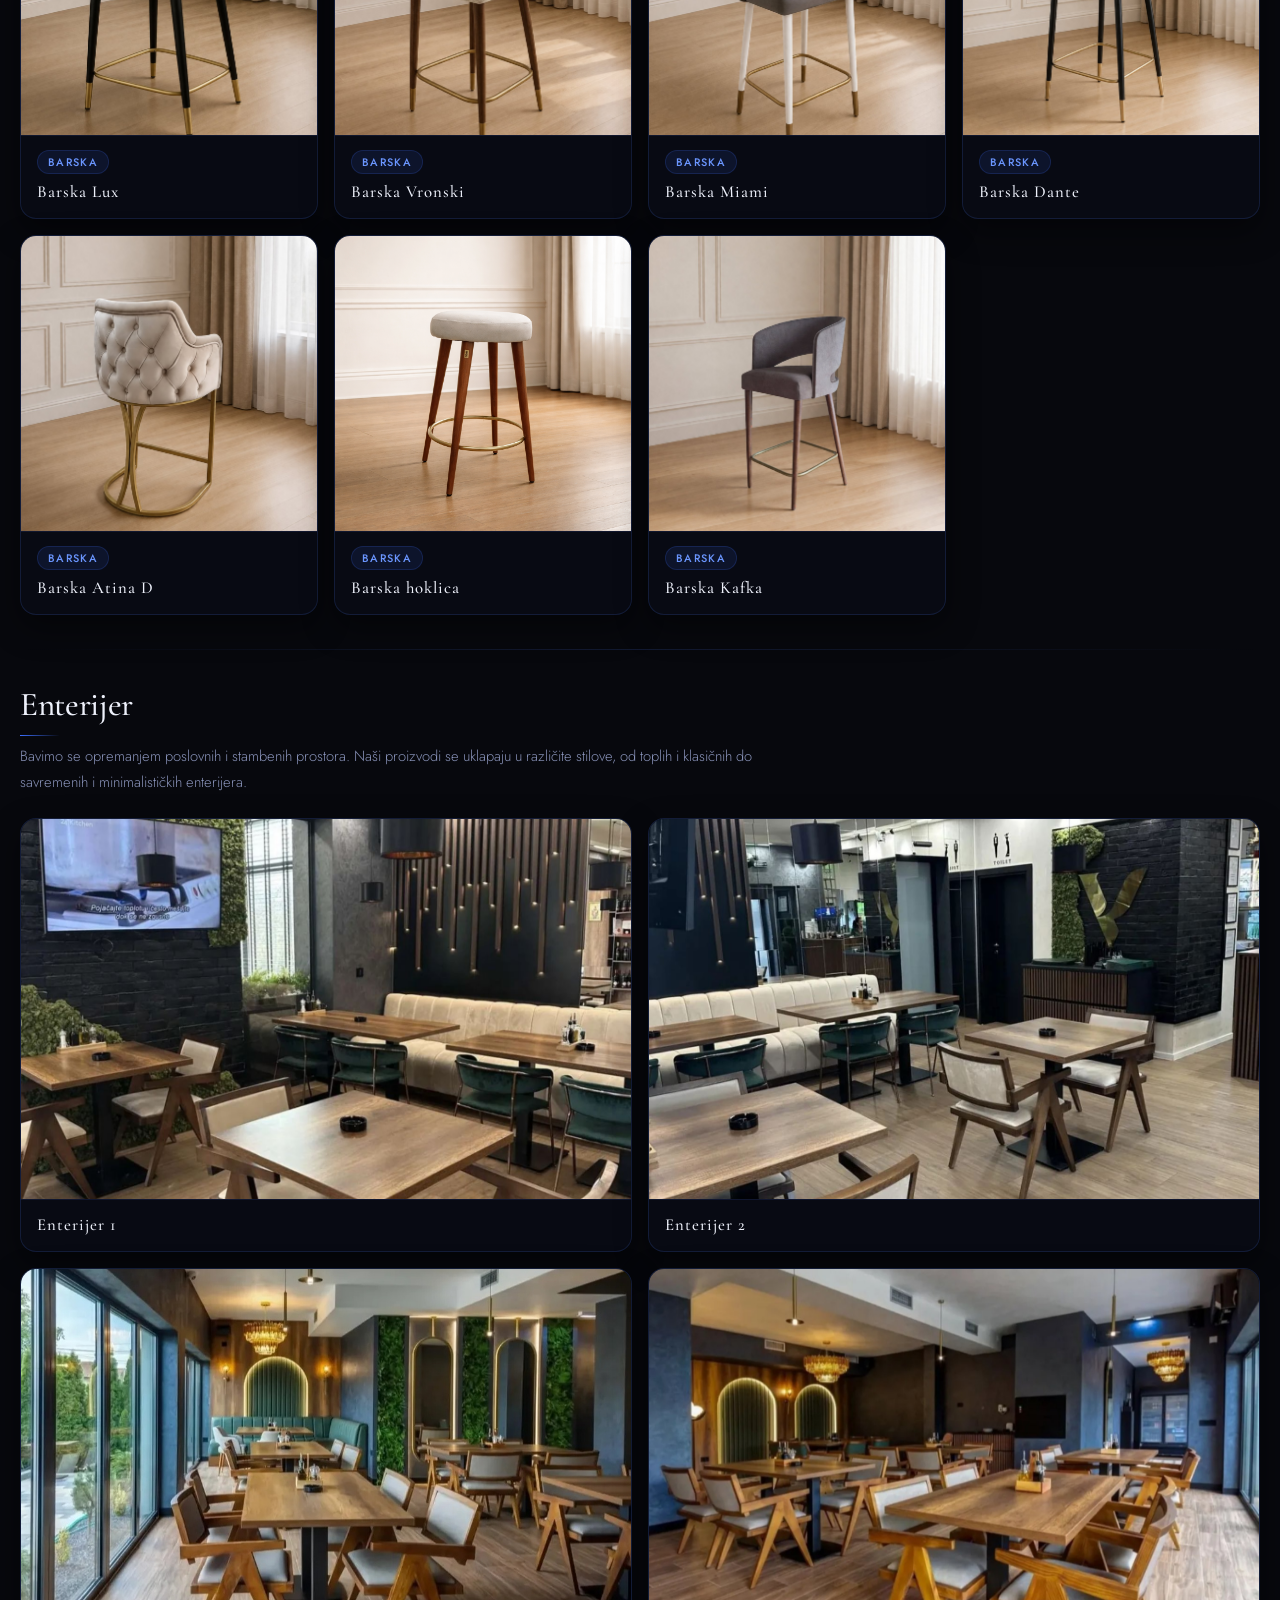
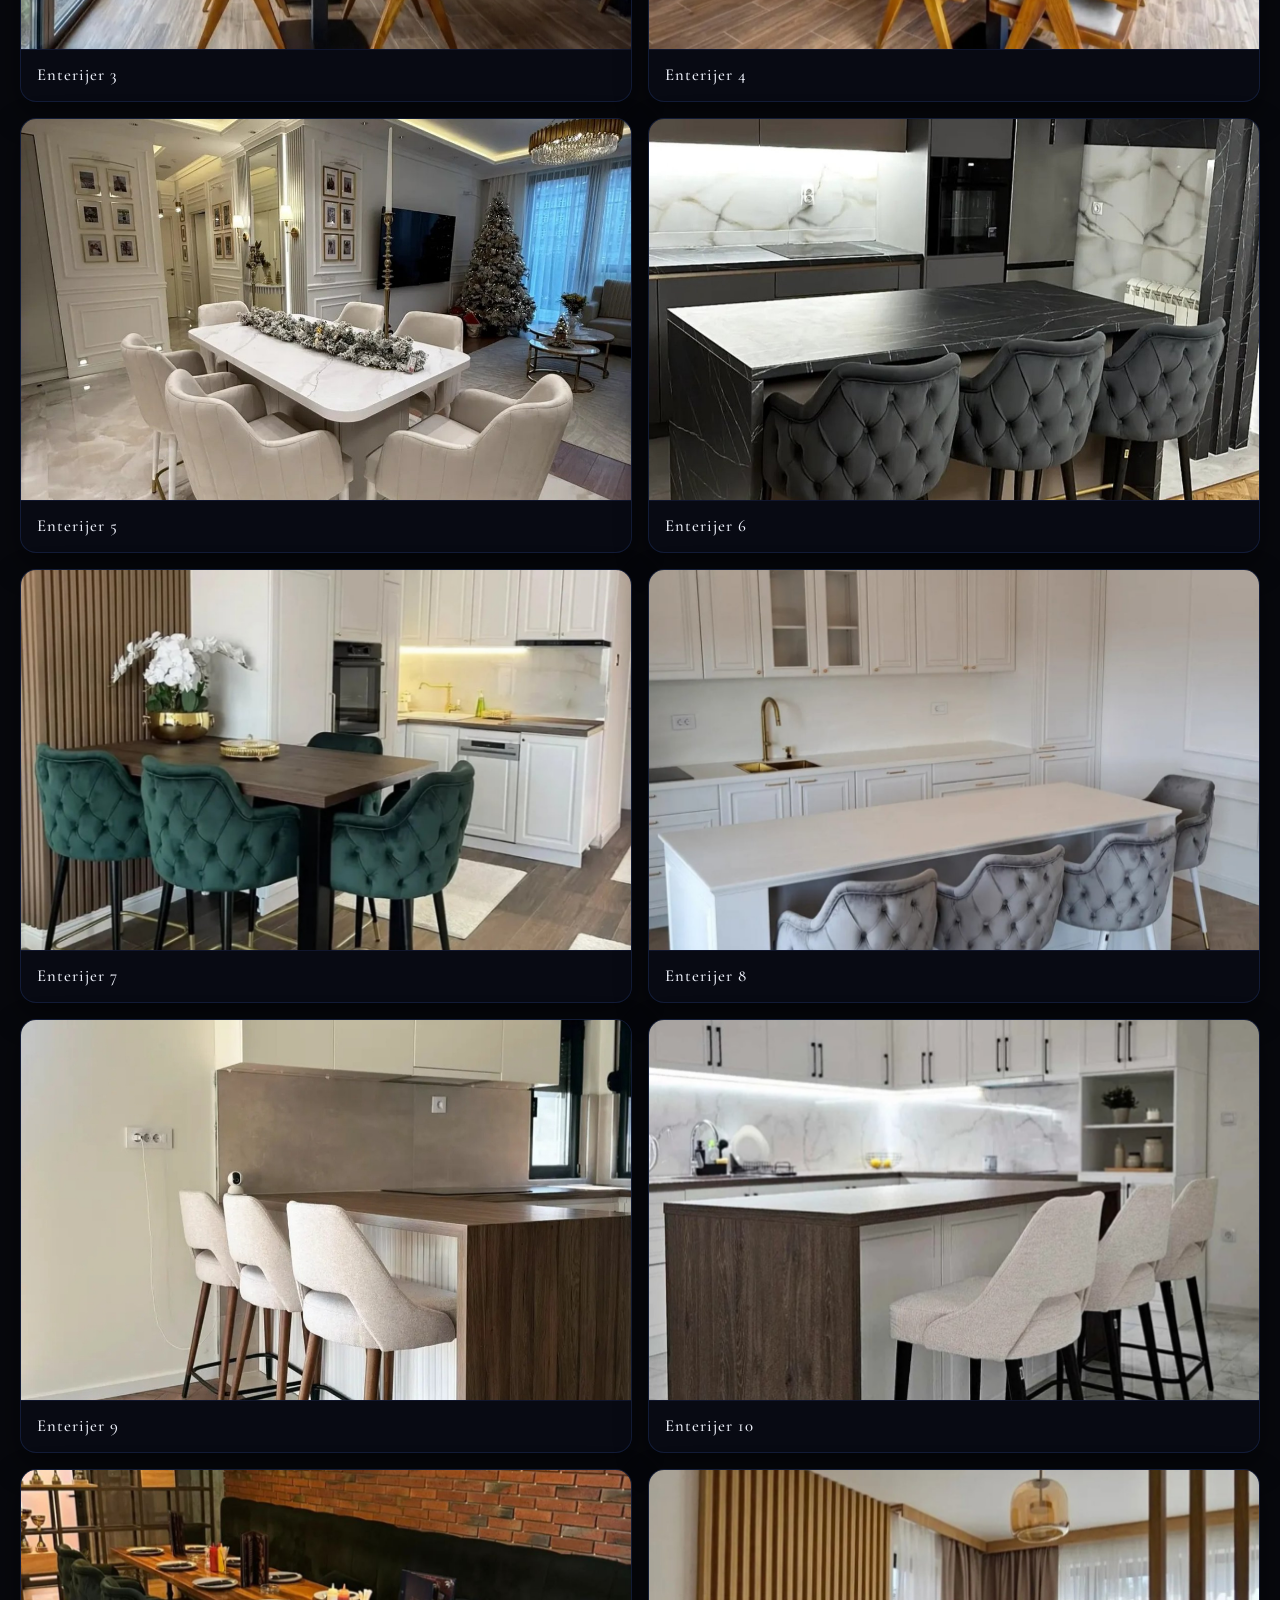
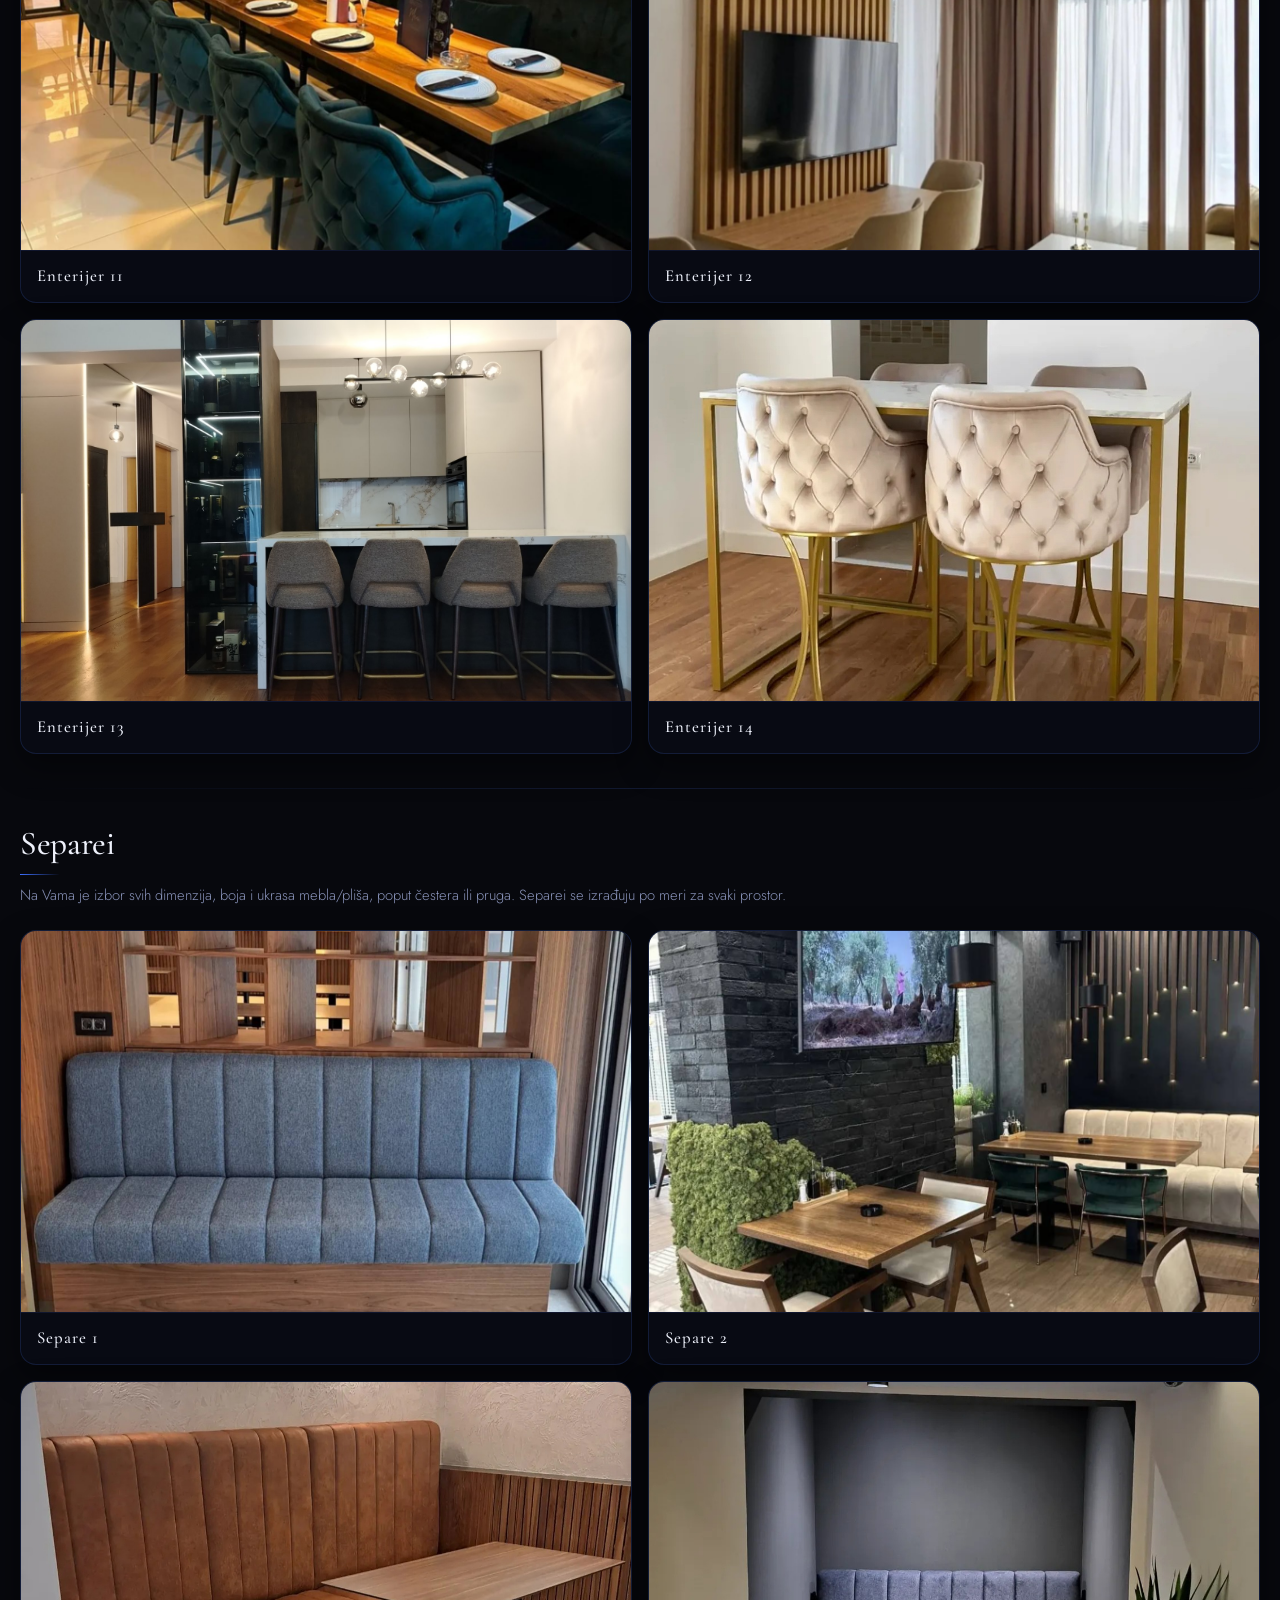
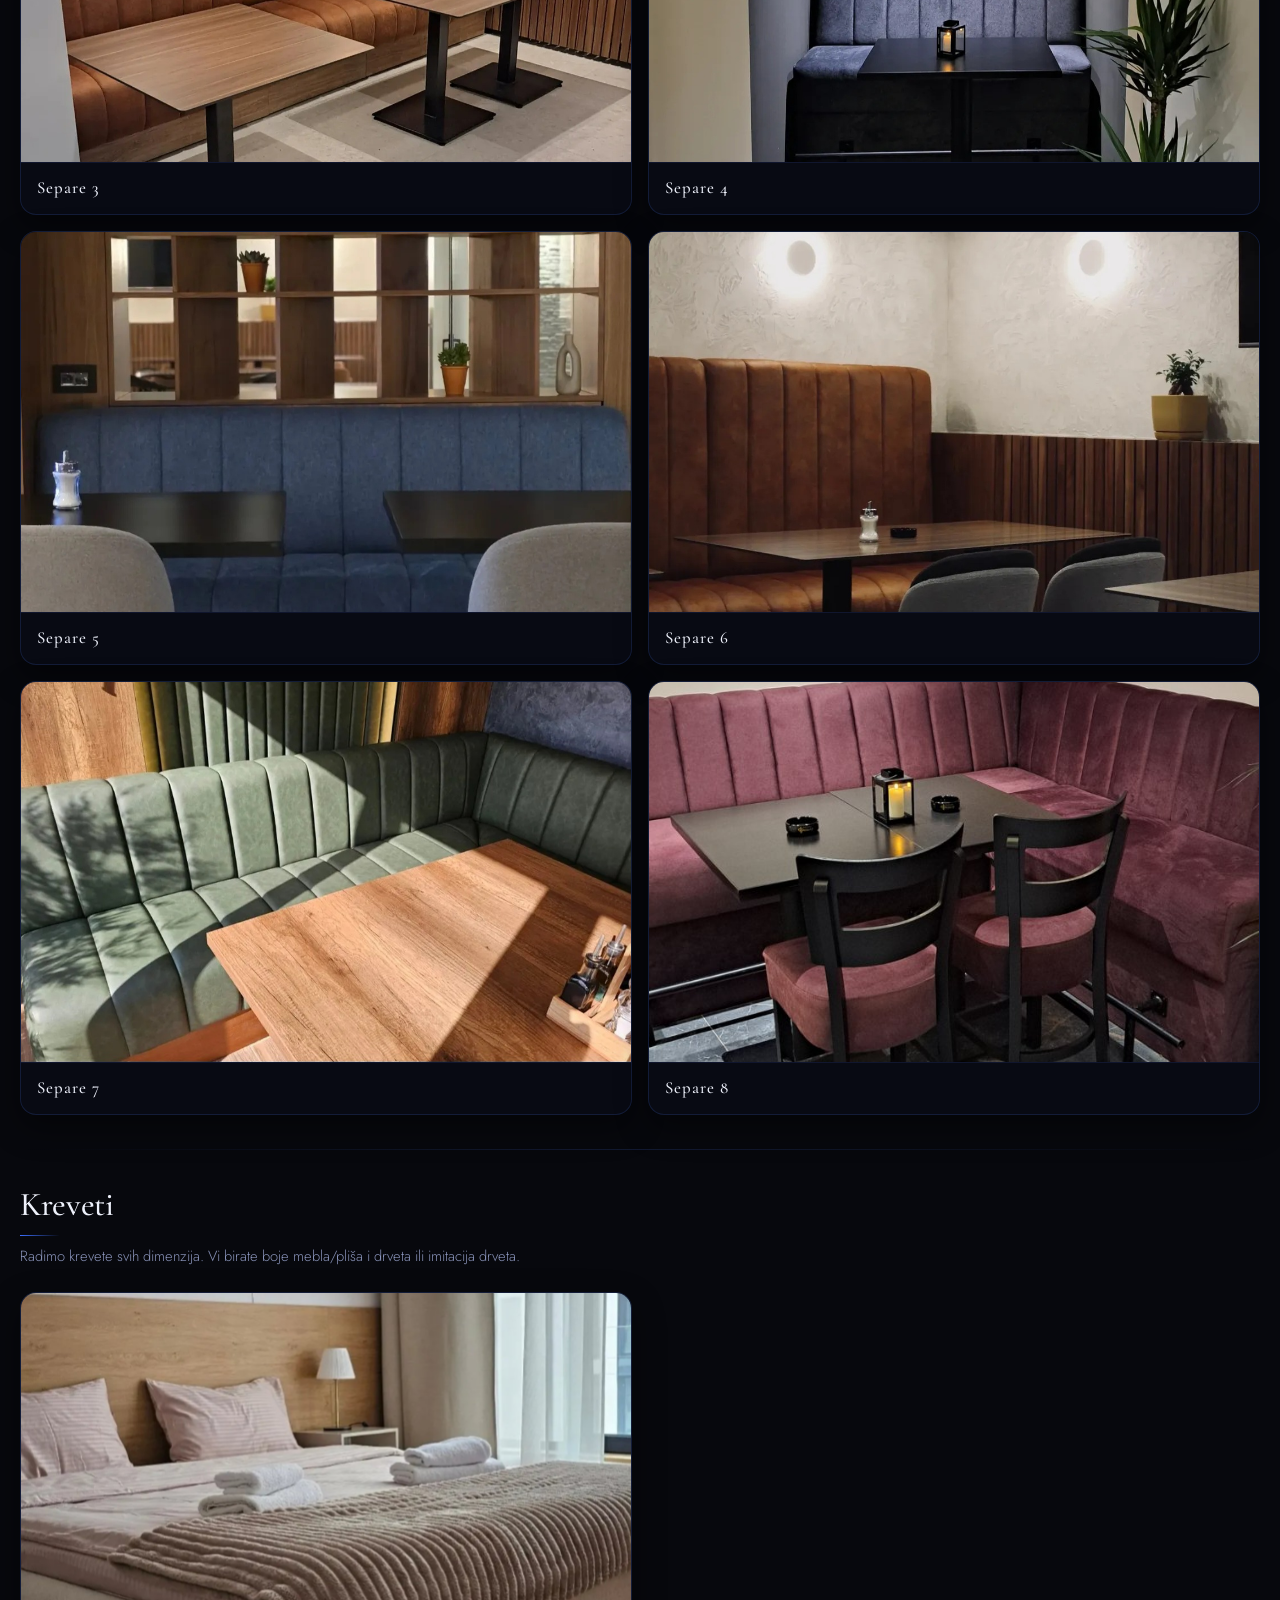
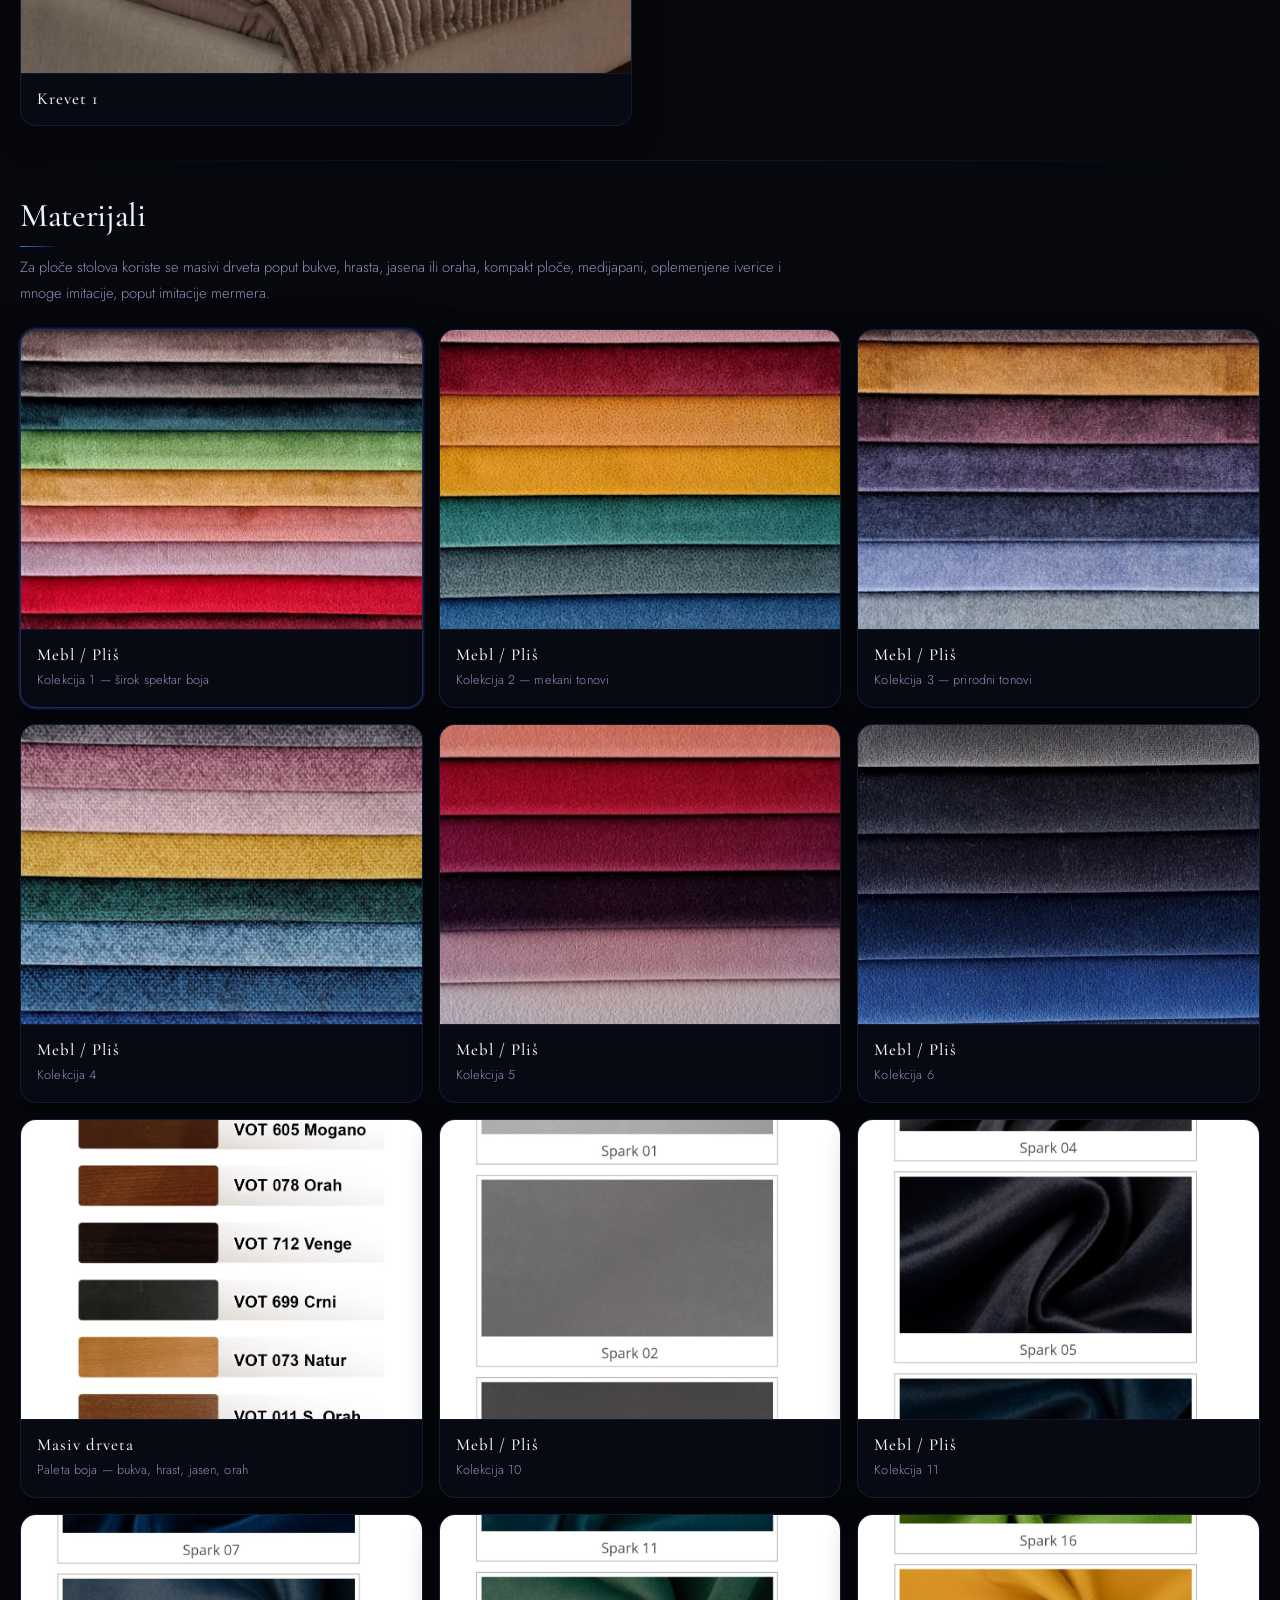
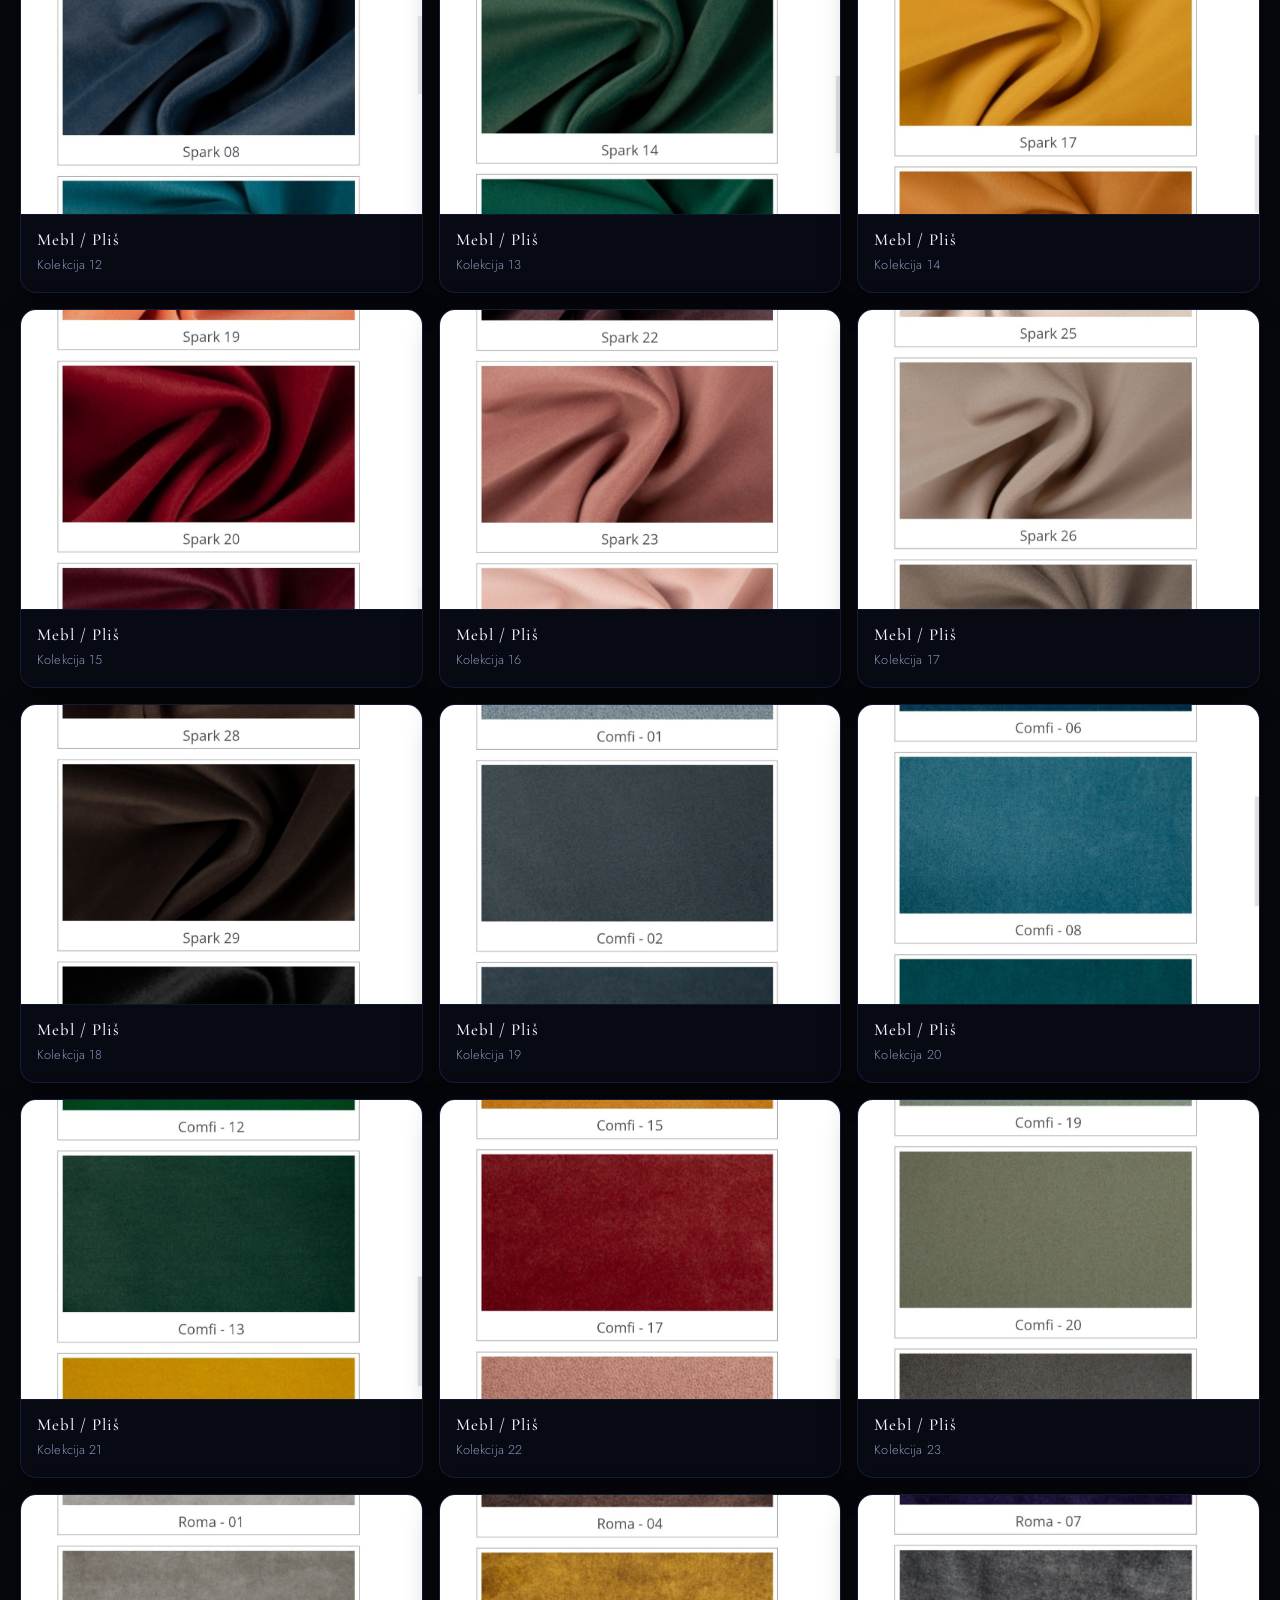
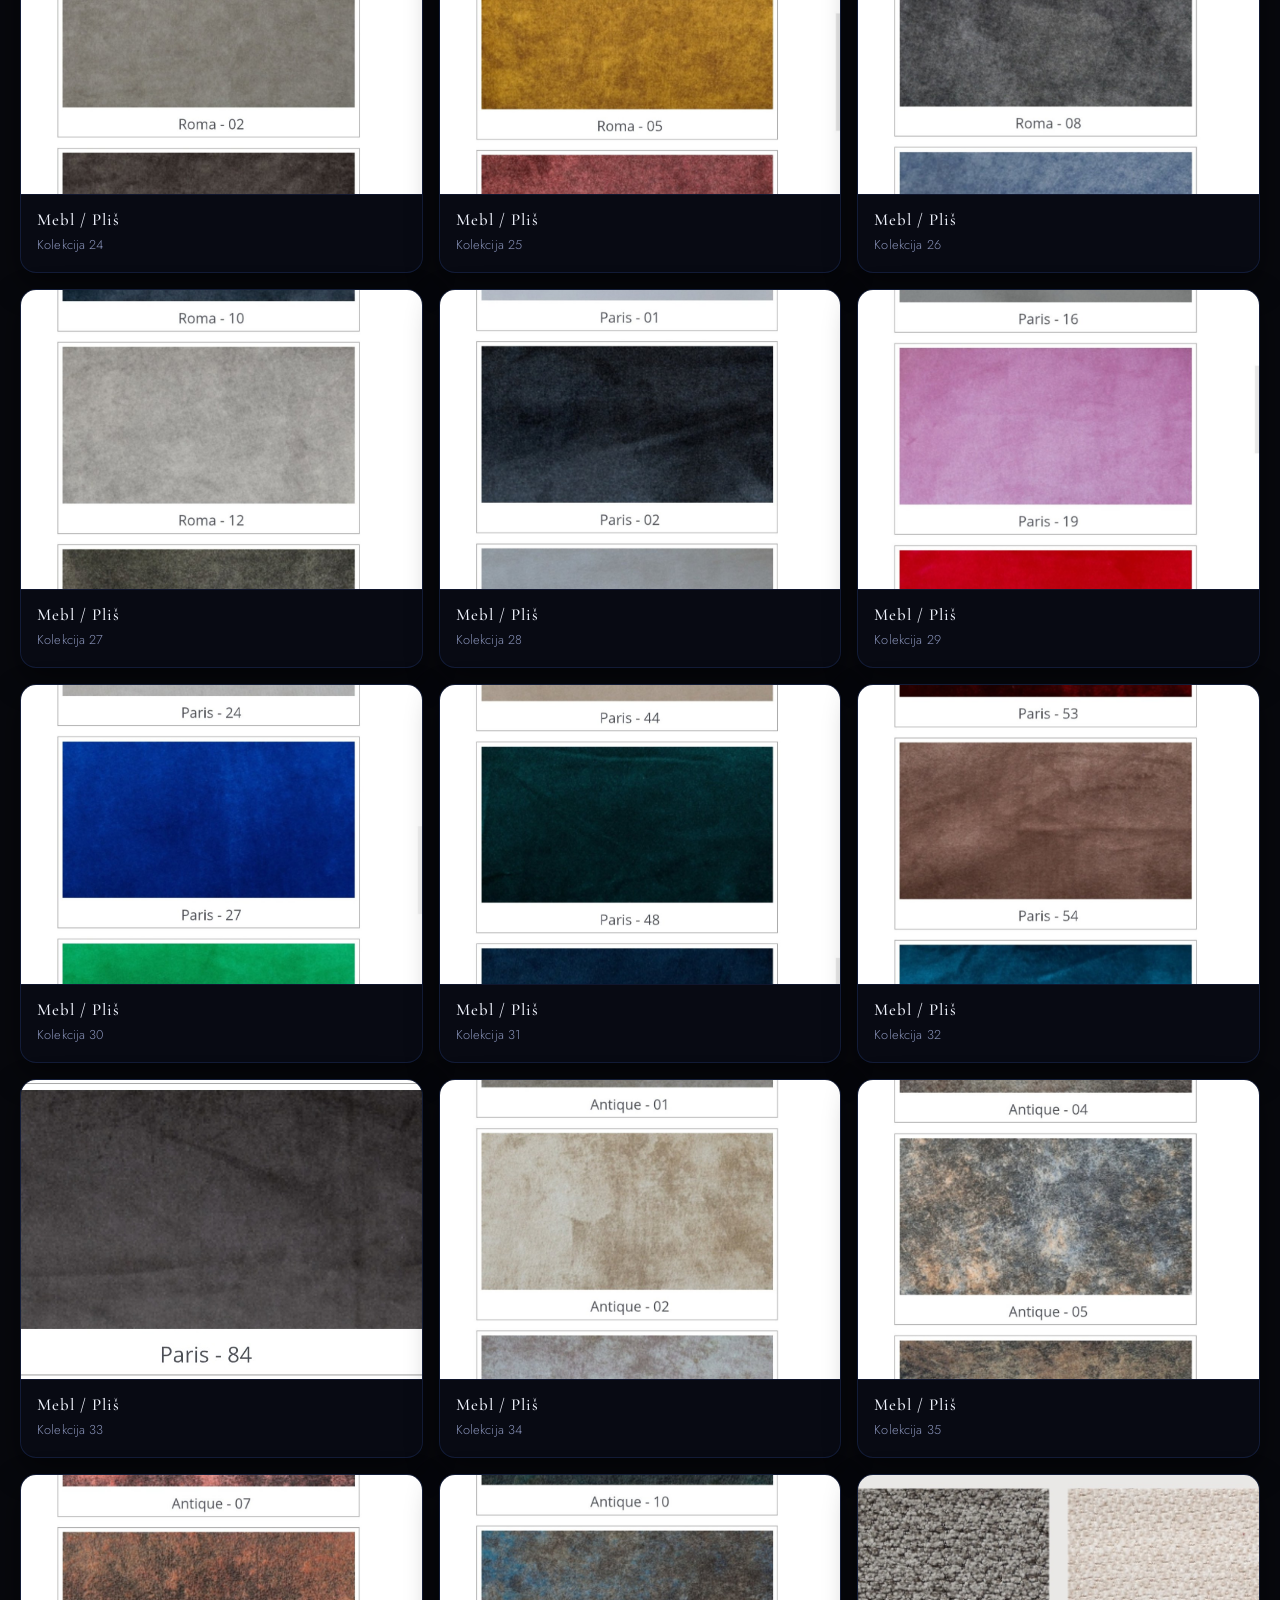
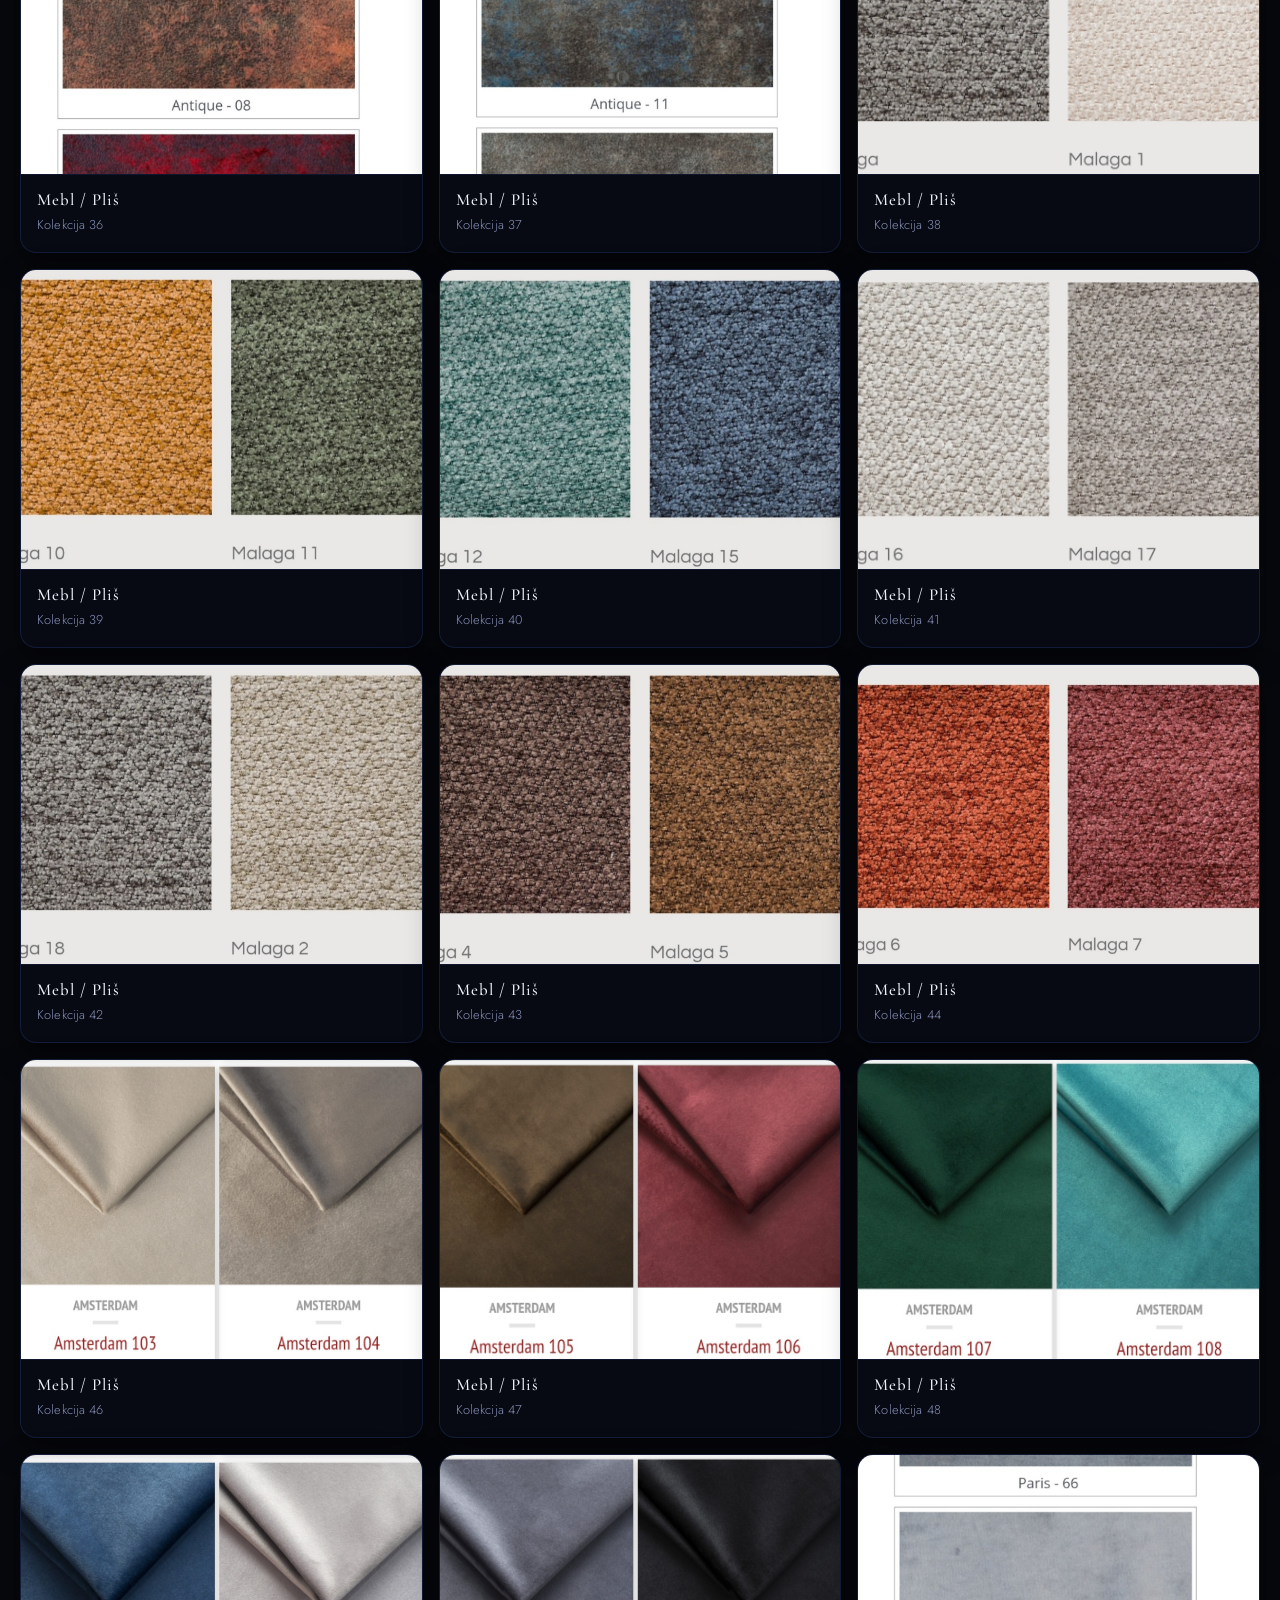
==== commit 309bc08a: "Update index.html" ====
--- a/index.html
+++ b/index.html
@@ -587,11 +587,6 @@
           </article>
 
           <article class="tray-card">
-            <div class="tray-img"><img src="assets/assets/f41c4aab-0470-40ff-96ef-3307ccf334cb.png" alt="Heba"></div>
-            <div class="tray-label"><span class="tray-badge">Stolica</span>Heba</div>
-          </article>
-
-          <article class="tray-card">
             <div class="tray-img"><img src="assets/assets/1b399659-3e86-4935-bae1-675249c22d8b.png" alt="Nova stolica"></div>
             <div class="tray-label"><span class="tray-badge">Stolica</span>Nora</div>
           </article>
@@ -645,11 +640,6 @@
           </article>
 
           <article class="tray-card">
-            <div class="tray-img"><img src="assets/assets/5ed25e96-33a2-4a40-8269-4d35ed77a665.png" alt="Barska Vronski"></div>
-            <div class="tray-label"><span class="tray-badge">Barska</span>Barska Vronski</div>
-          </article>
-
-          <article class="tray-card">
             <div class="tray-img"><img src="assets/assets/0-02-05-b50687153a3f1dc6a01fdf1198f521ed2249c80e451ae46f43c9d827964cfe8f_11cbc26e32e1857a.jpg" alt="Barska Kafka"></div>
             <div class="tray-label"><span class="tray-badge">Barska</span>Barska Kafka</div>
           </article>
@@ -799,7 +789,7 @@
           </article>
           <article class="tray-card selectable" tabindex="0" role="button">
             <div class="tray-check">✓</div>
-            <div class="tray-img tray-img-wide"><img src="assets/assets/viber_image_2026-04-03_18-15-34-550.jpg" alt="Separe 8"></div>
+            <div class="tray-img tray-img-wide"><img src="assets/assets/0-02-05-5181dc20ee770f46ea086c00a0a3ba769fde658d9091fc8a114ffd211a2c16b2_f4cc6b1dd3b7f14b.jpg" alt="Separe 8"></div>
             <div class="tray-label">Separe 8</div>
           </article>
 
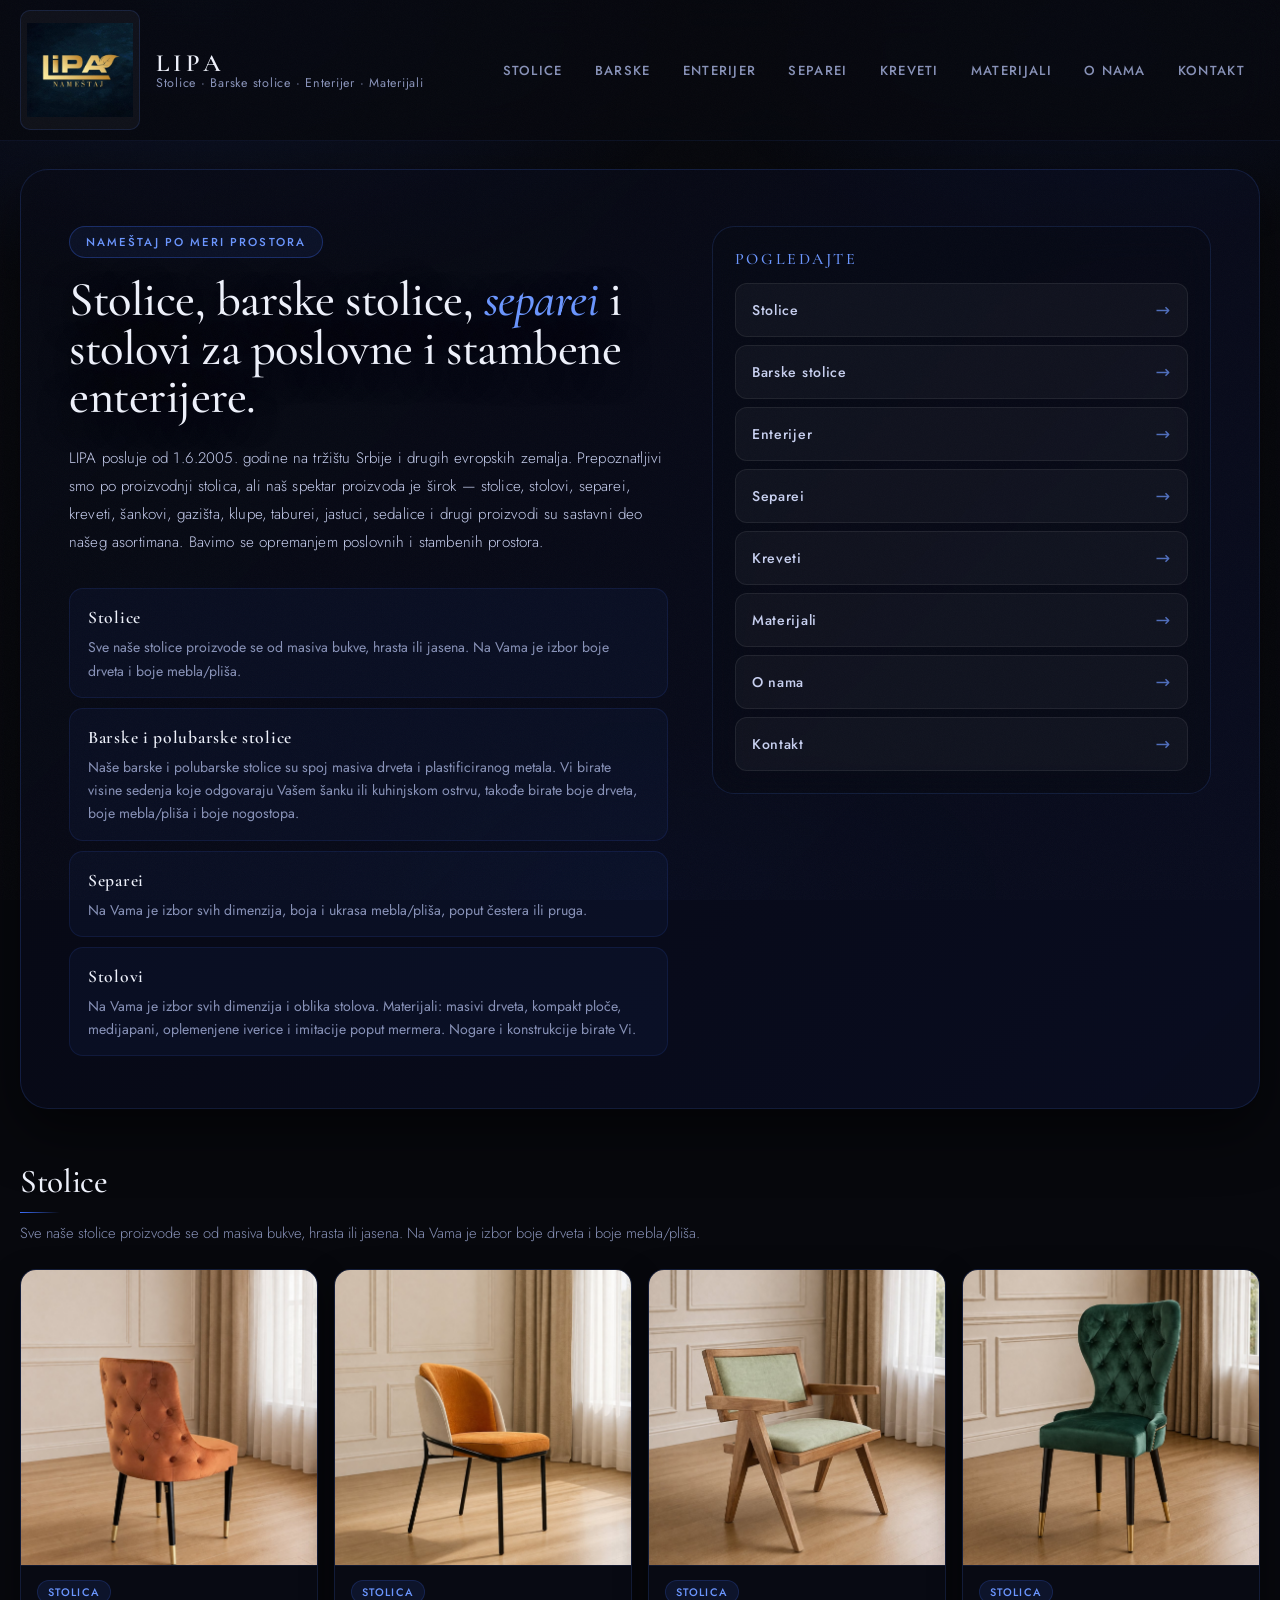
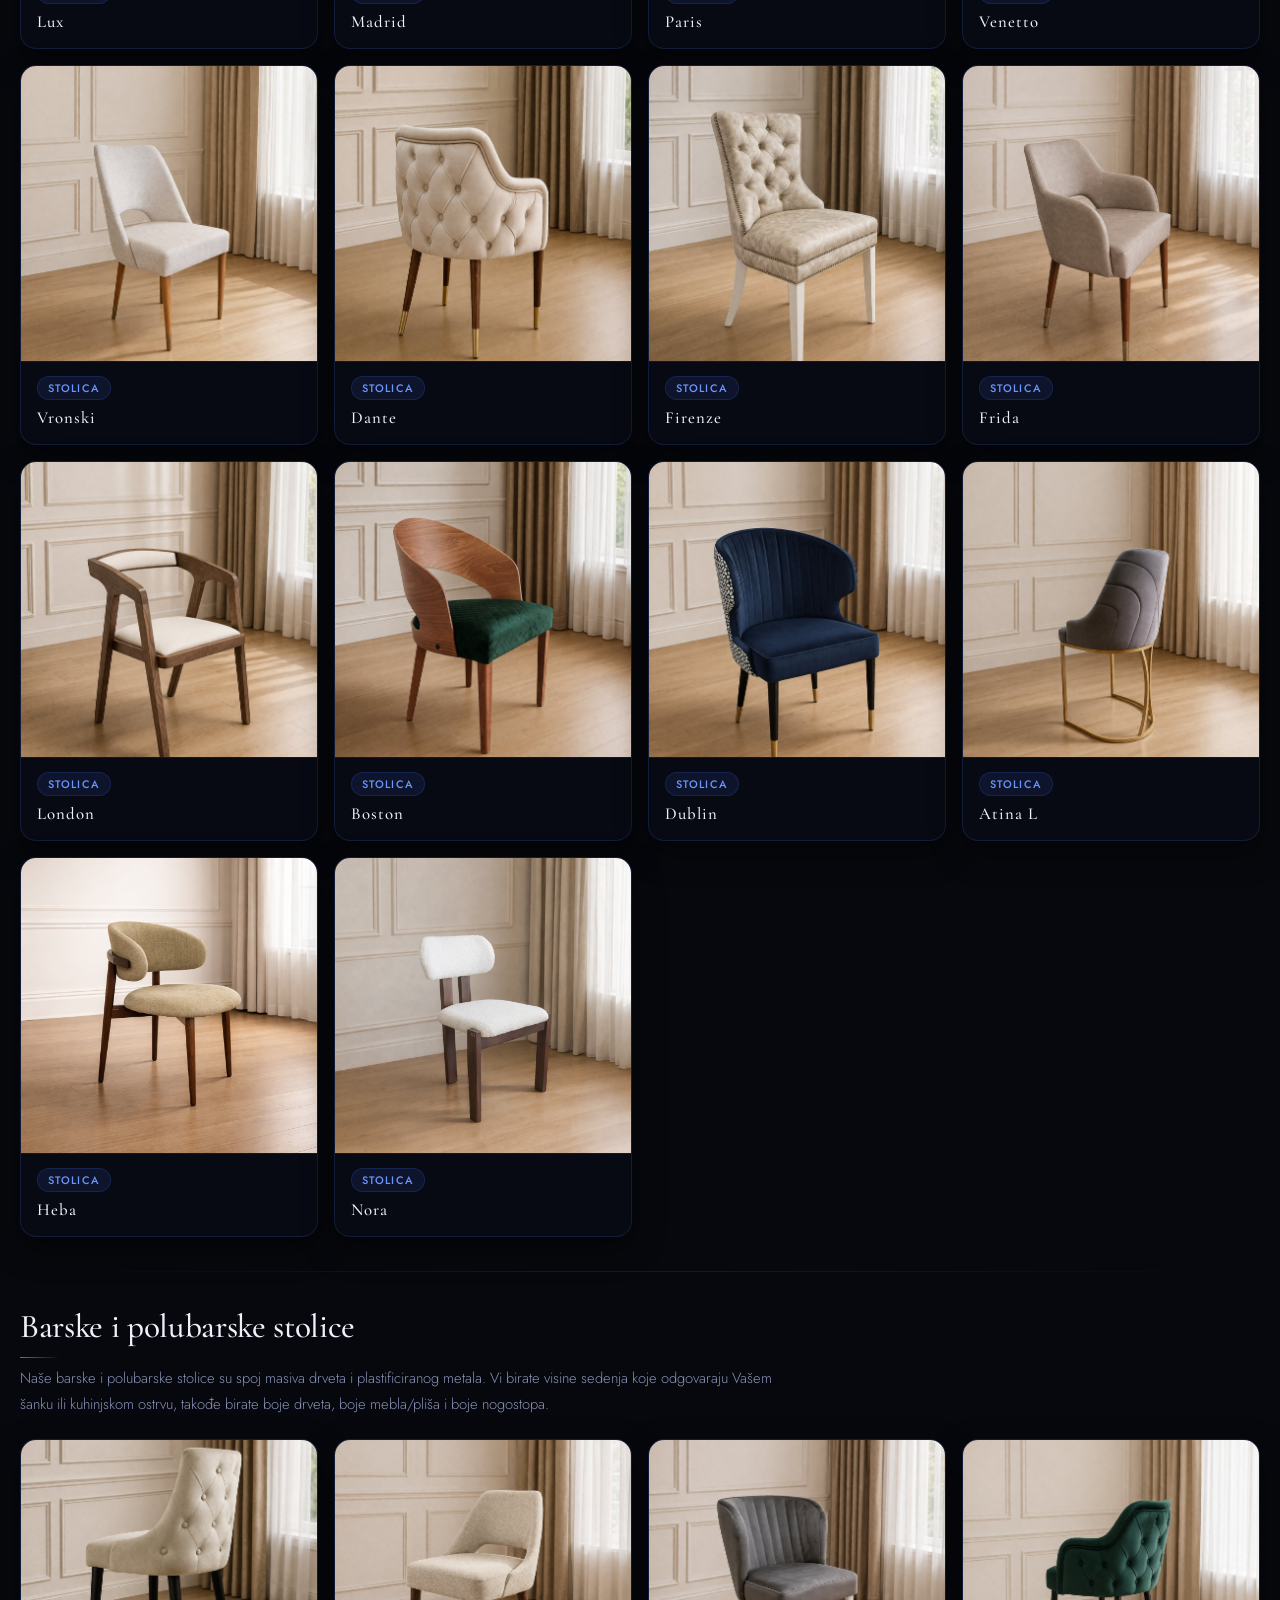
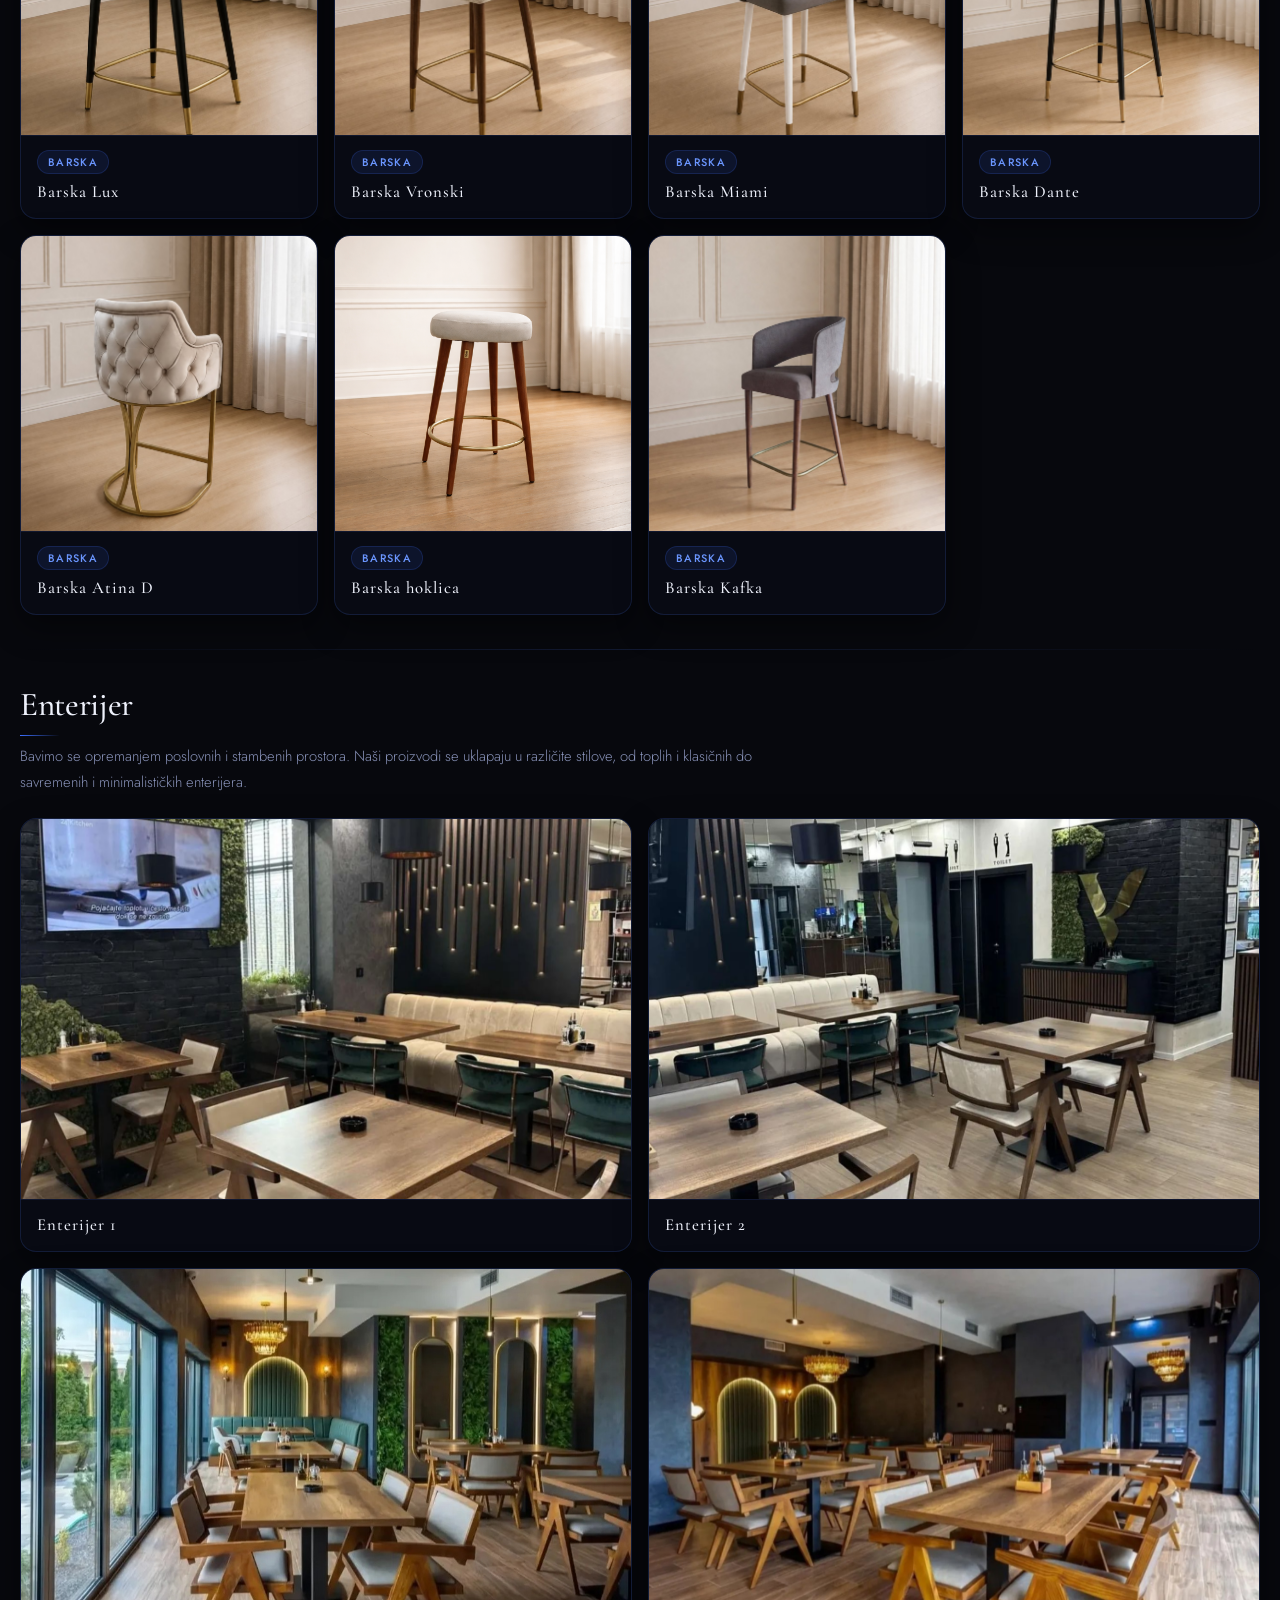
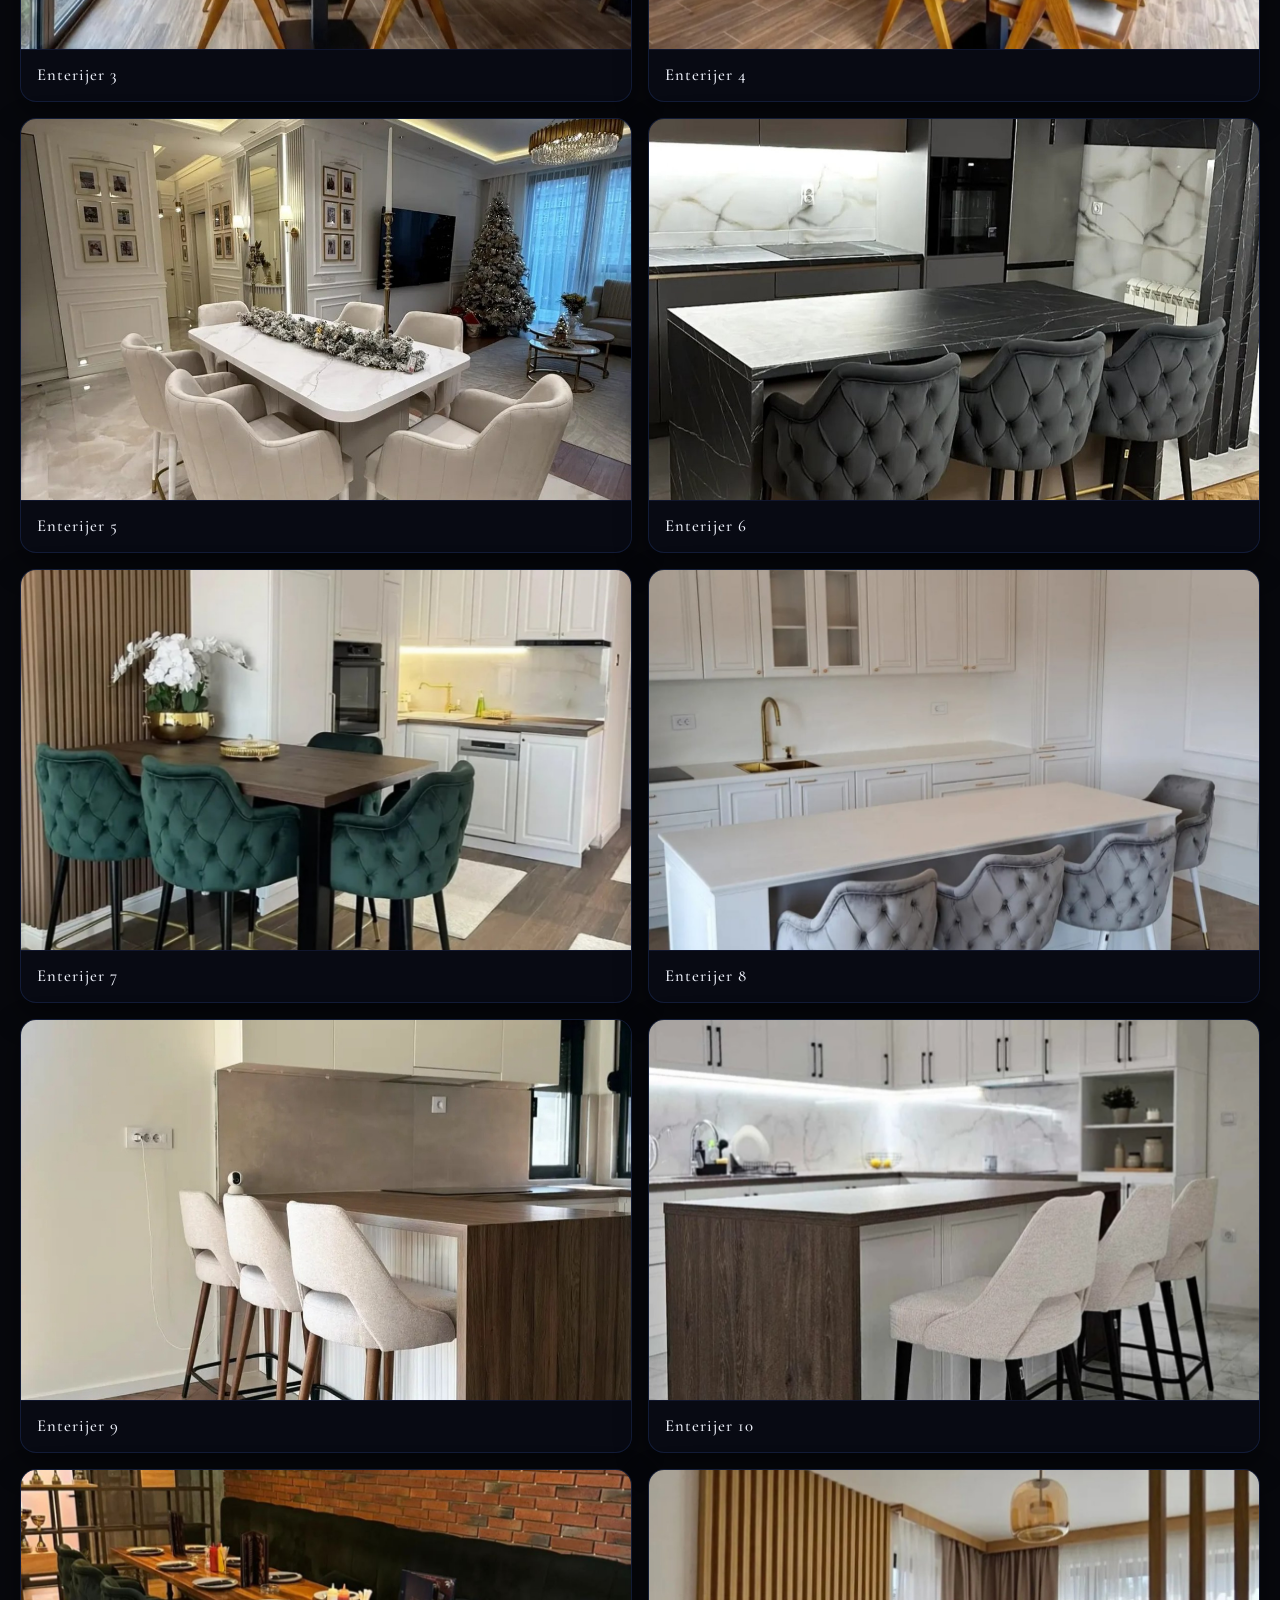
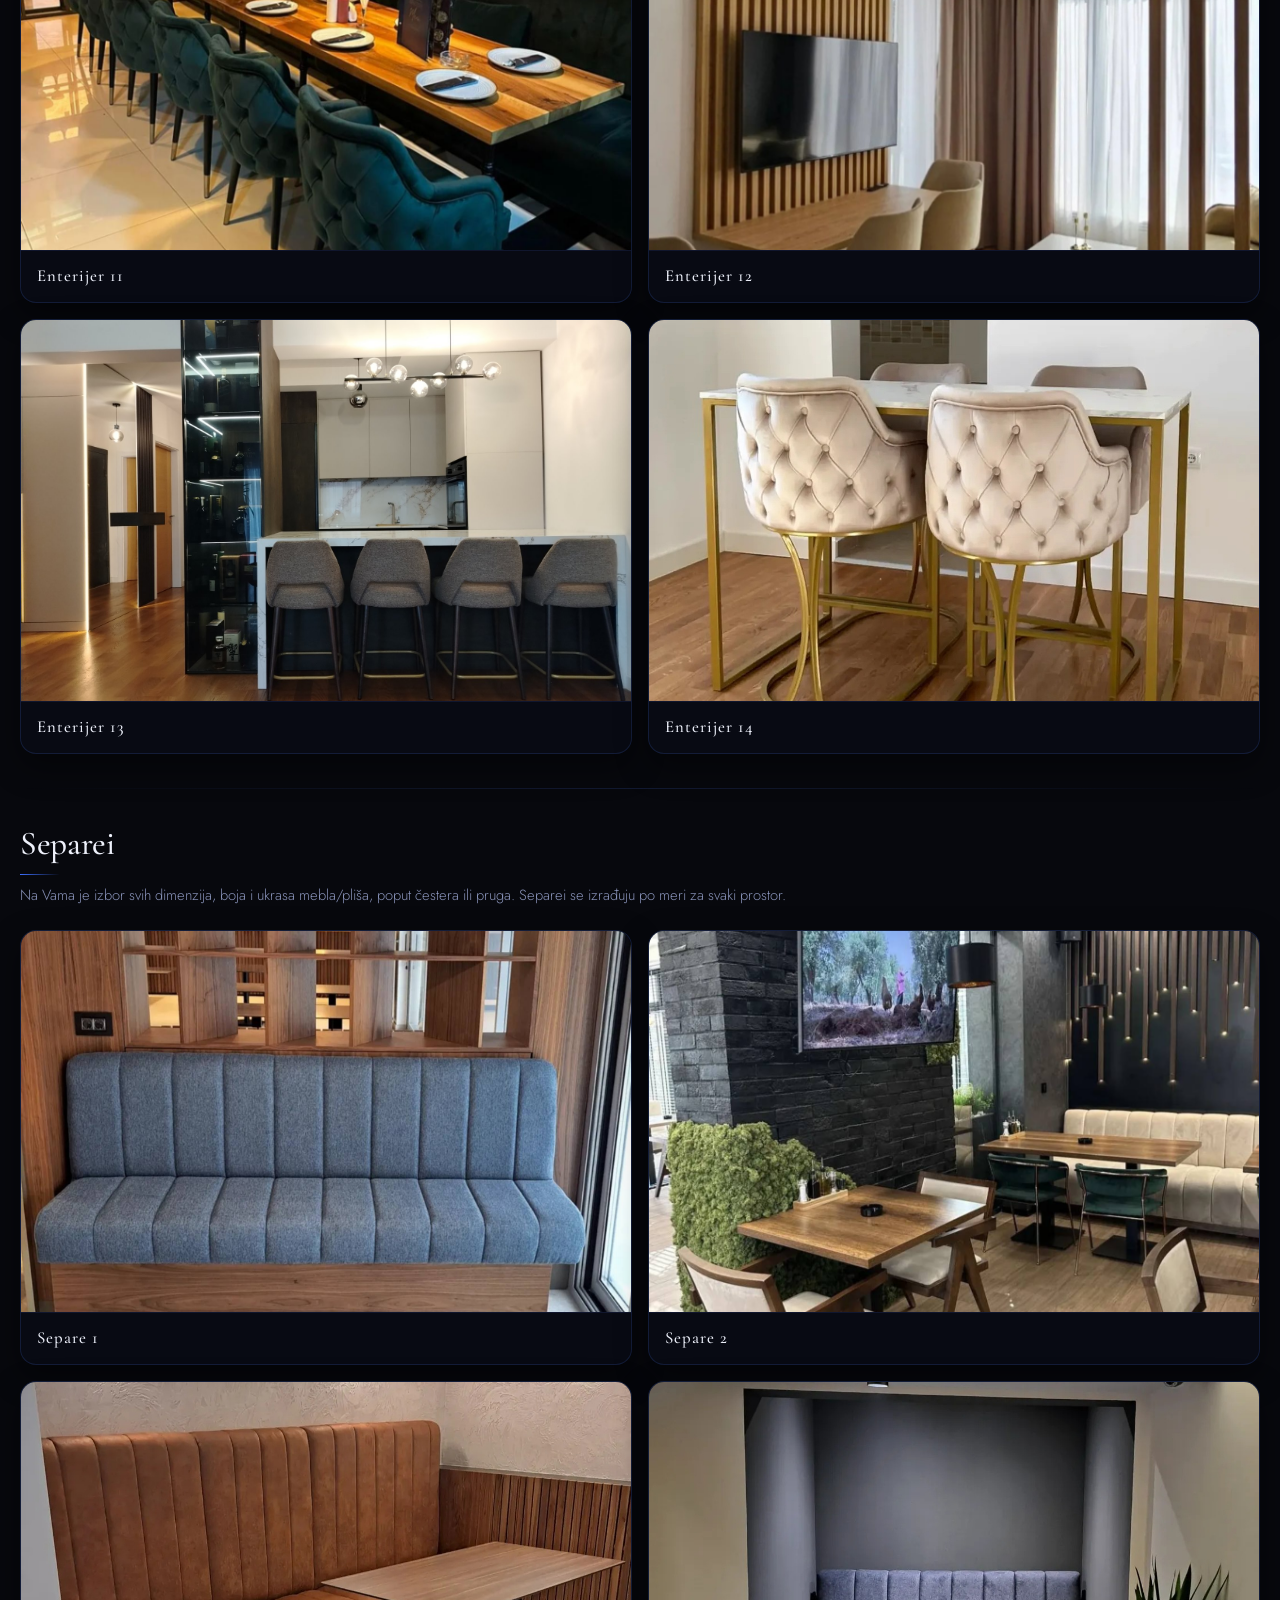
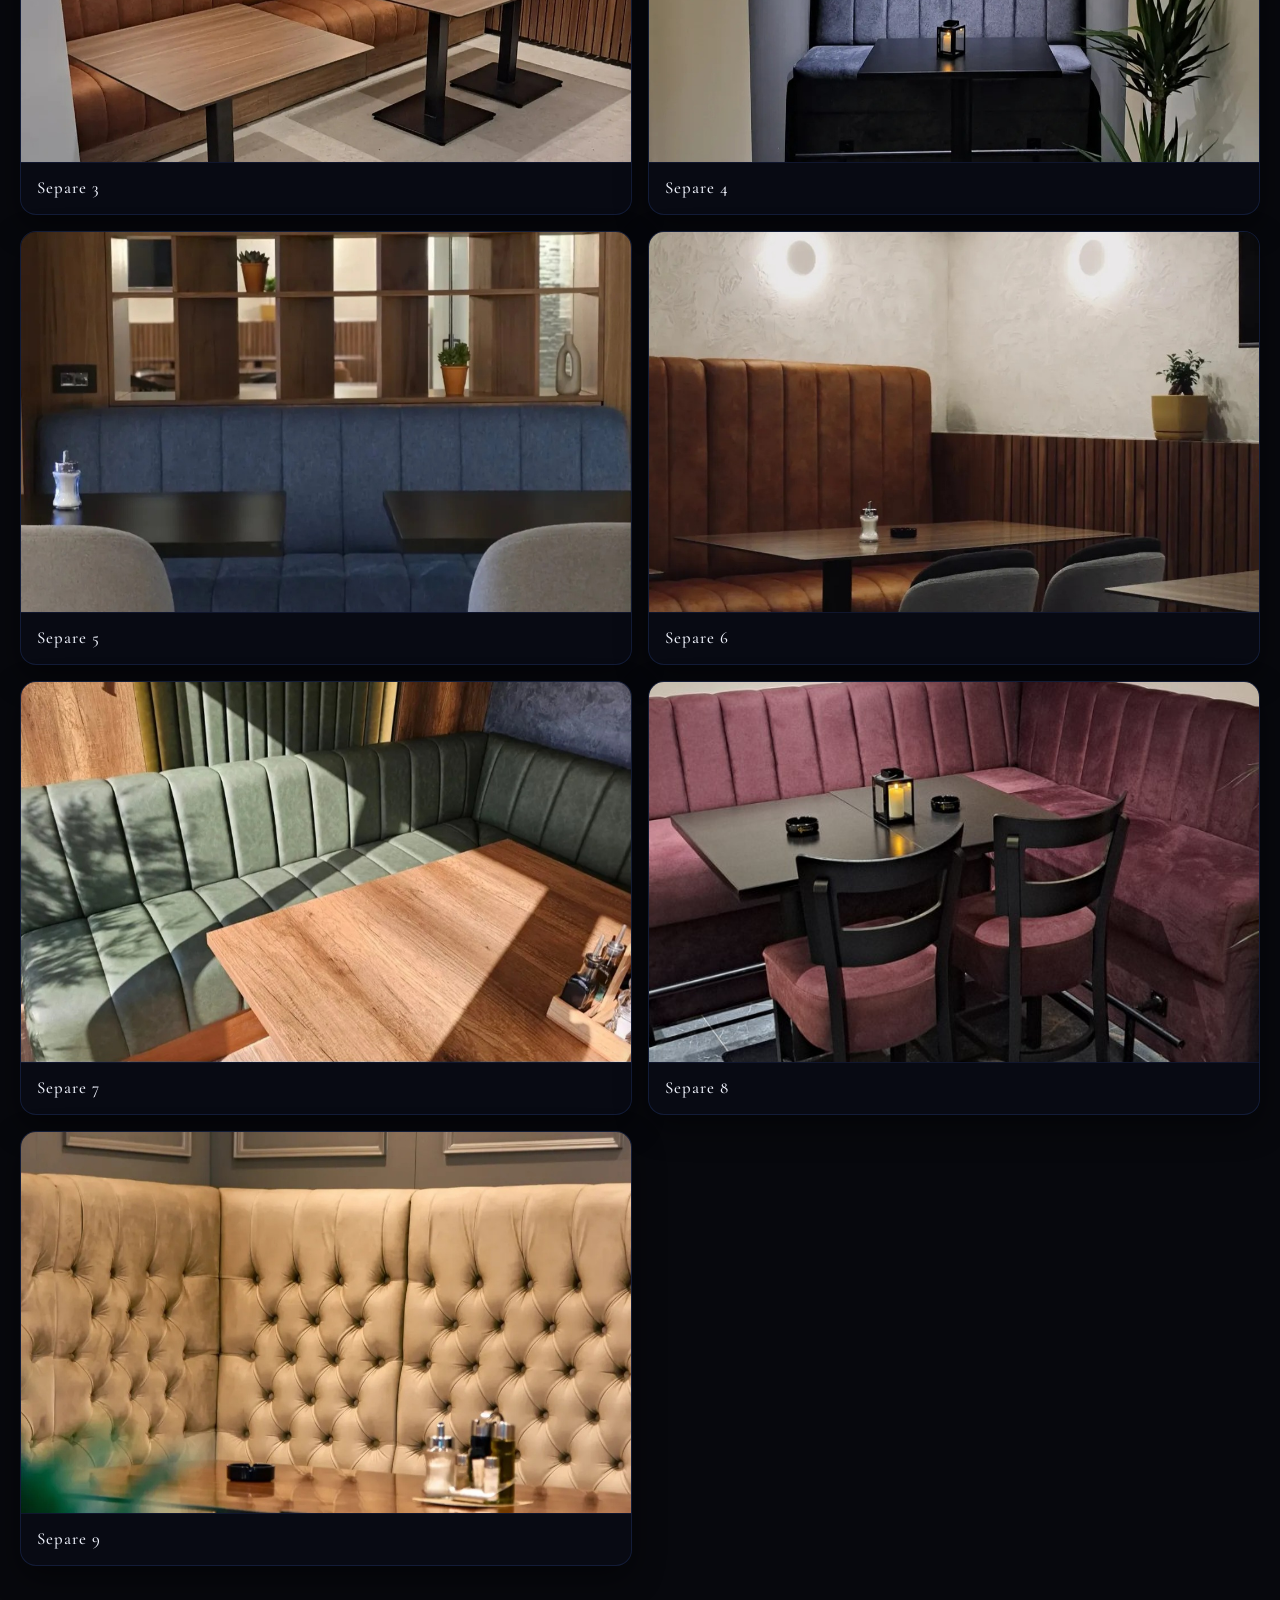
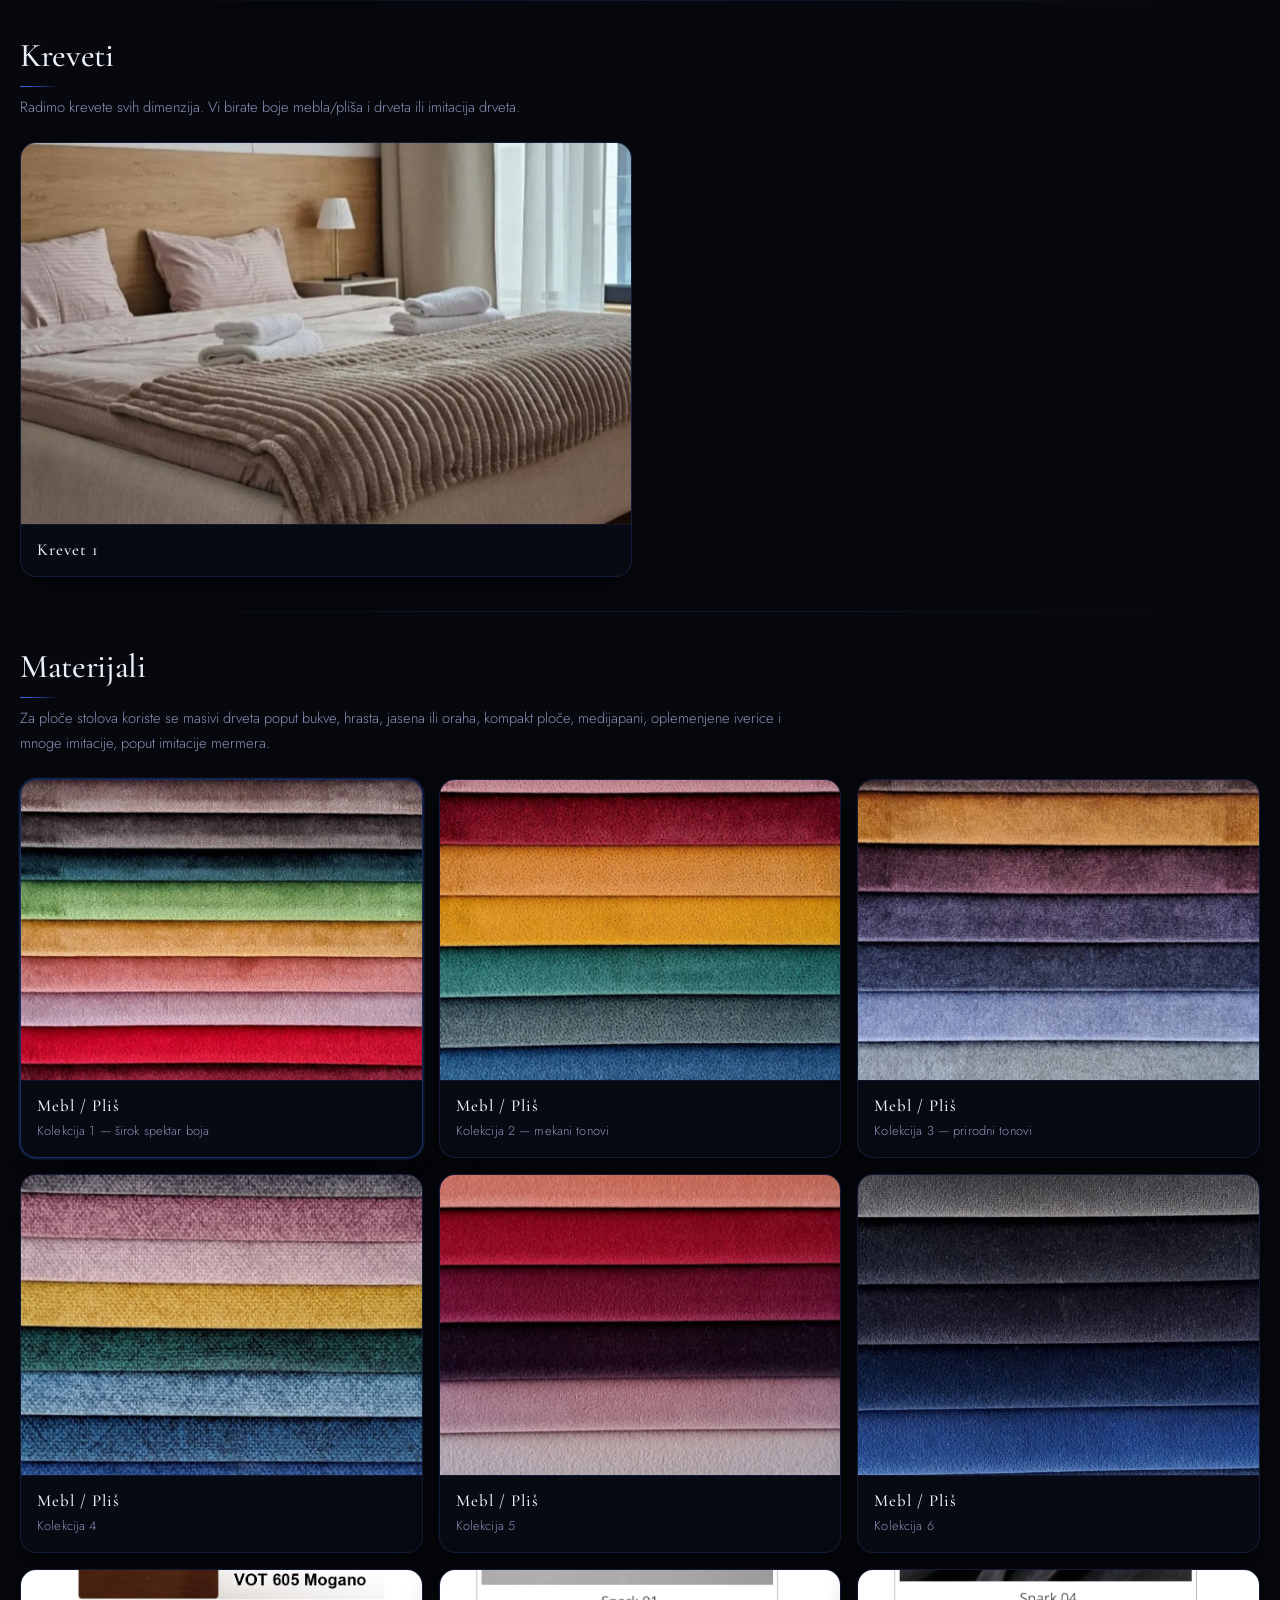
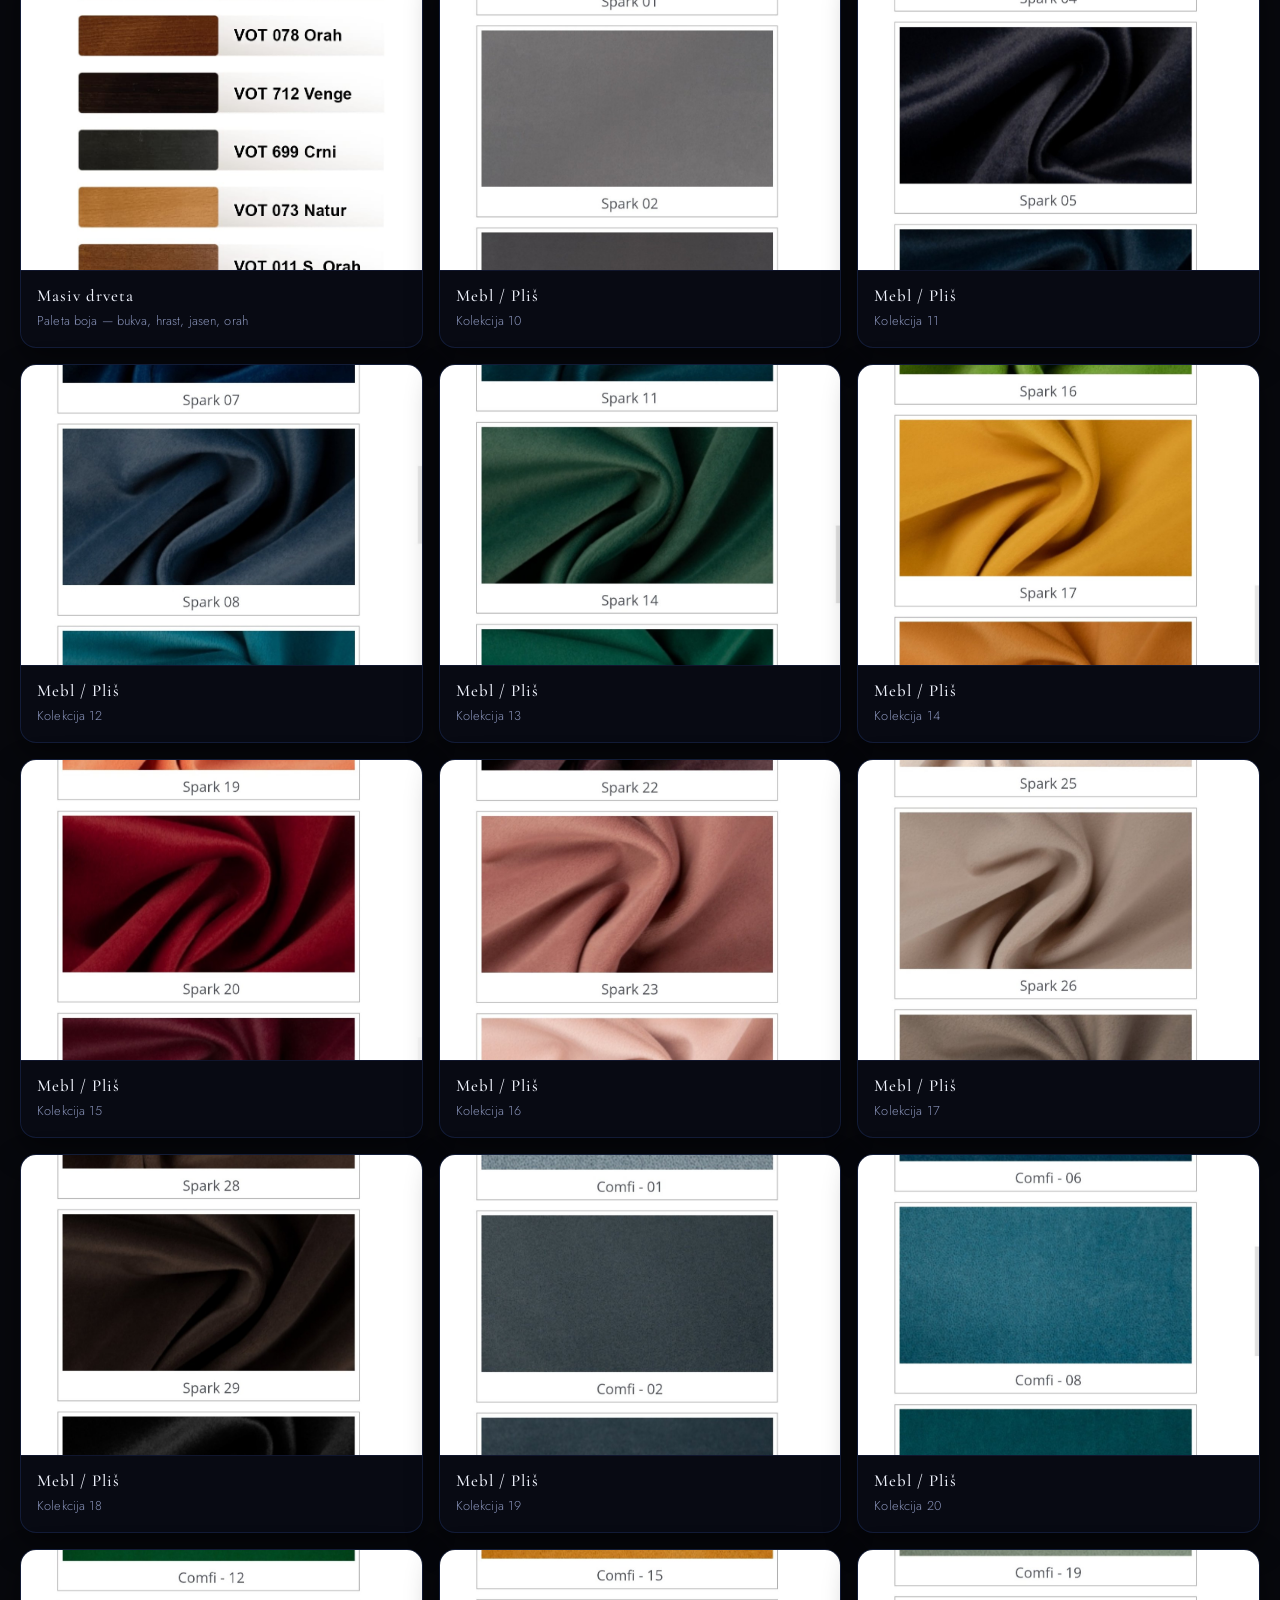
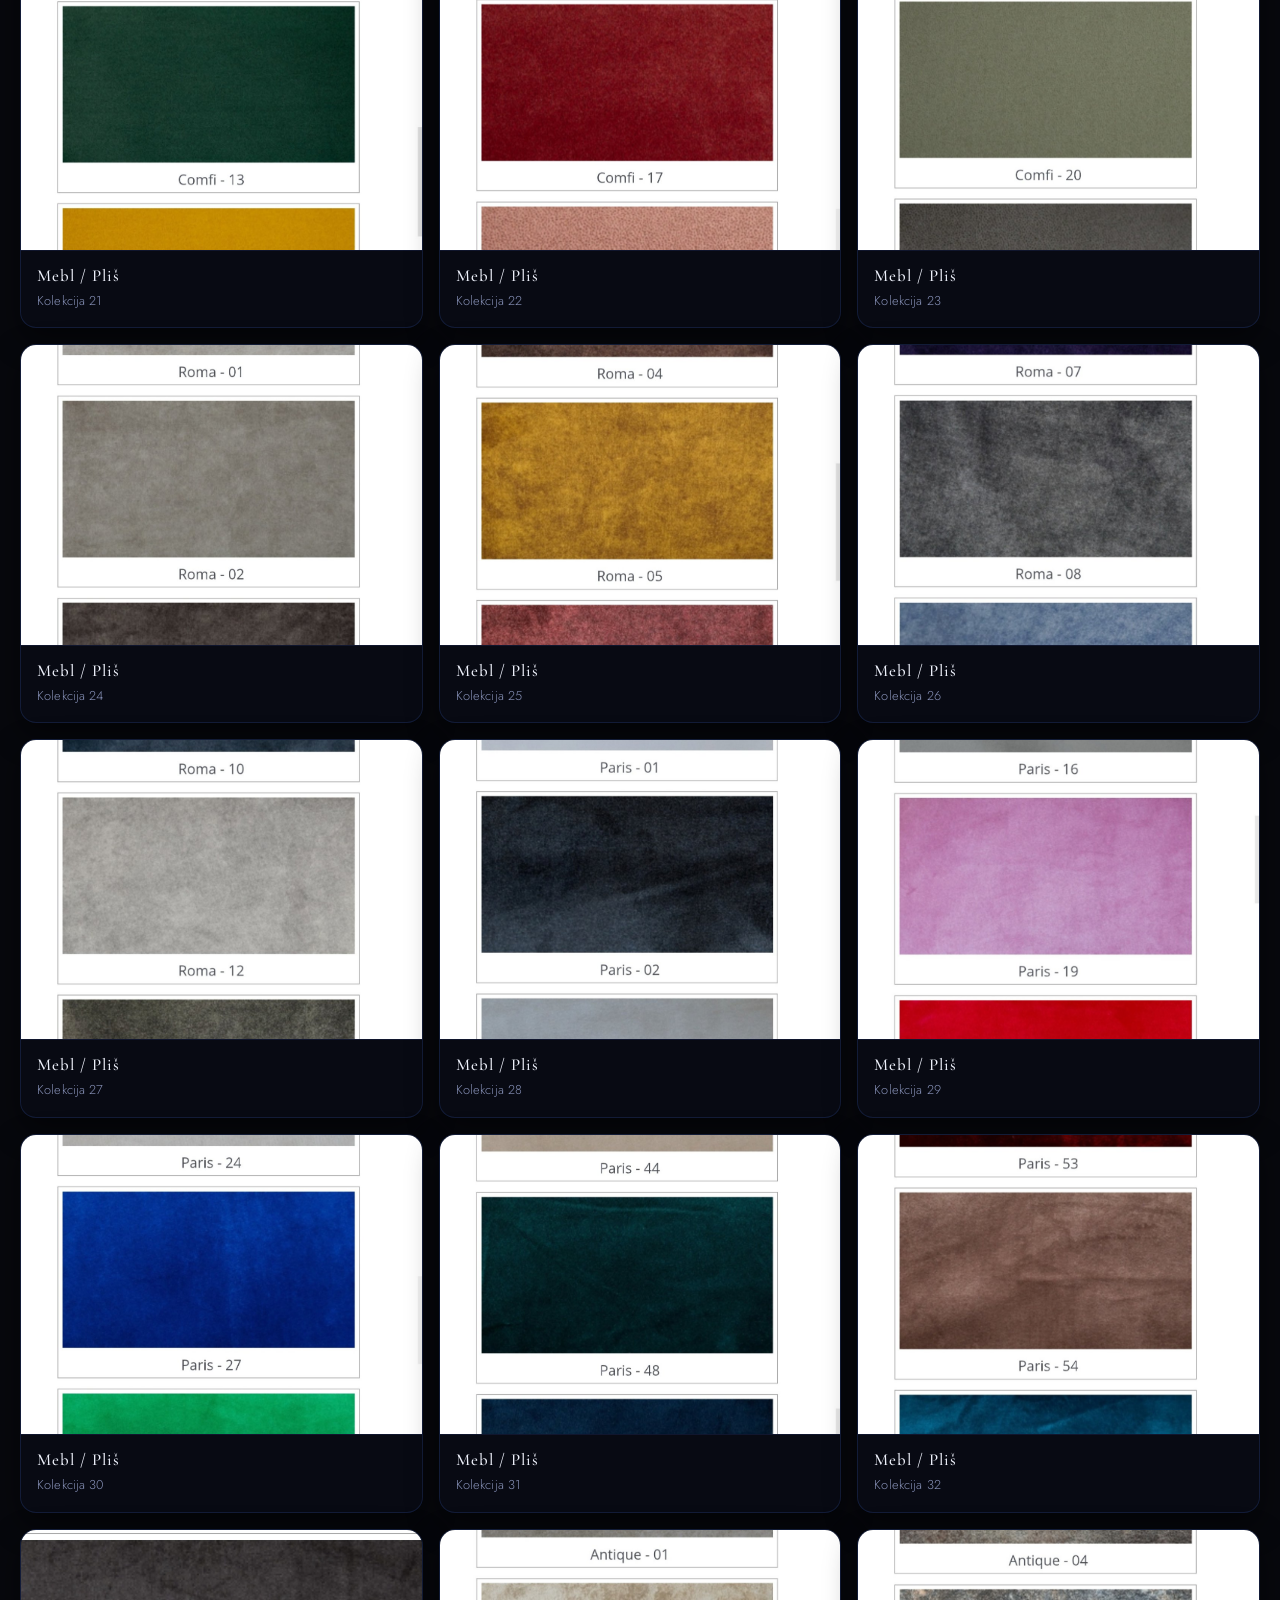
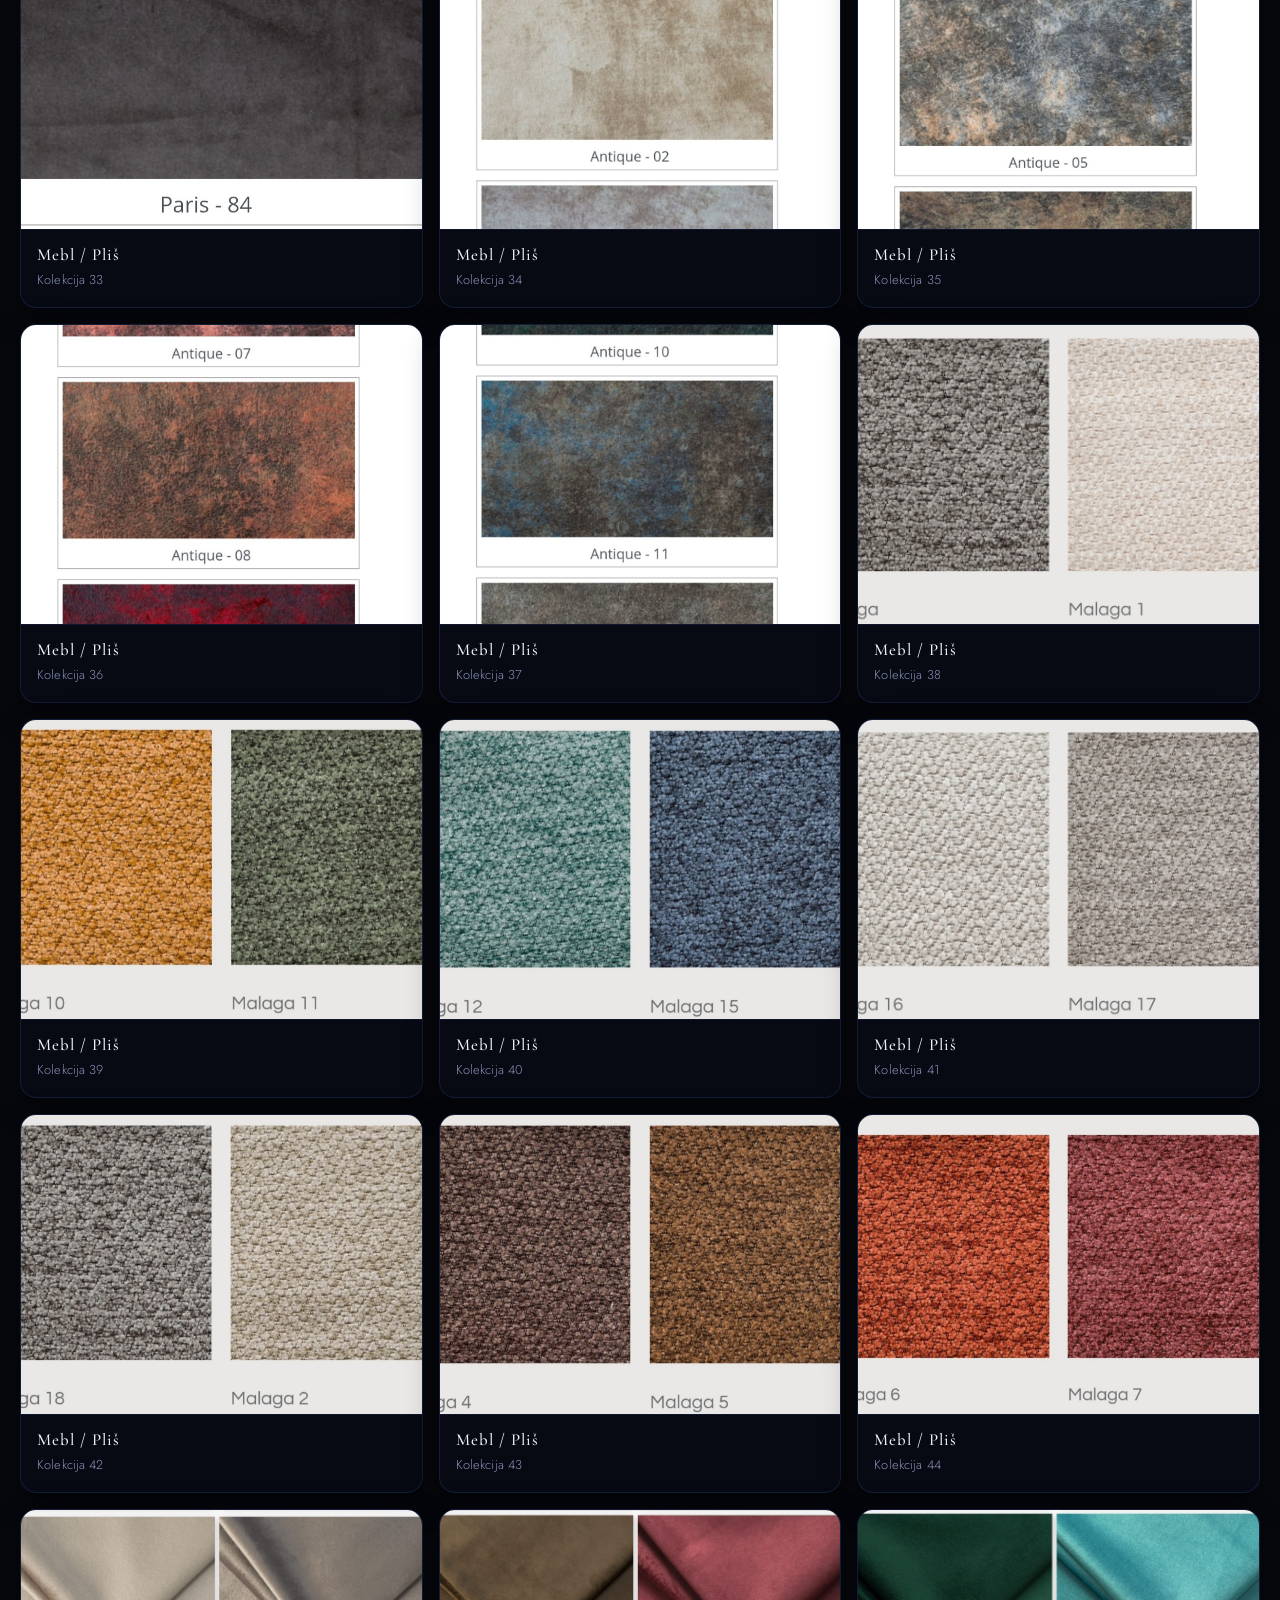
==== commit fa3b38cb: "Update index.html" ====
--- a/index.html
+++ b/index.html
@@ -580,7 +580,6 @@
             <div class="tray-label"><span class="tray-badge">Stolica</span>Atina L</div>
           </article>
 
-          <!-- ═══ NOVI MODELI STOLICA ═══ -->
           <article class="tray-card">
             <div class="tray-img"><img src="assets/assets/37241669-f6ac-410d-92ab-4a3b7d251fce.png" alt="Heba"></div>
             <div class="tray-label"><span class="tray-badge">Stolica</span>Heba</div>
@@ -662,7 +661,6 @@
         </div>
         <div class="interior-tray">
 
-          <!-- Enterijer 3,4,5,7 ostaju (1,2,6,8,9,10 → separei; 11 → krevet izbačen) -->
           <article class="tray-card selectable" tabindex="0" role="button">
             <div class="tray-check">✓</div>
             <div class="tray-img tray-img-wide"><img src="assets/assets/IMG-7374b9e3e42c3fe5ab3e4e03d60ee631-V.jpg" alt="Enterijer 1"></div>
@@ -791,6 +789,11 @@
             <div class="tray-check">✓</div>
             <div class="tray-img tray-img-wide"><img src="assets/assets/0-02-05-5181dc20ee770f46ea086c00a0a3ba769fde658d9091fc8a114ffd211a2c16b2_f4cc6b1dd3b7f14b.jpg" alt="Separe 8"></div>
             <div class="tray-label">Separe 8</div>
+          </article>
+          <article class="tray-card selectable" tabindex="0" role="button">
+            <div class="tray-check">✓</div>
+            <div class="tray-img tray-img-wide"><img src="assets/assets/viber_image_2026-04-03_20-21-01-974.jpg" alt="Separe 9"></div>
+            <div class="tray-label">Separe 9</div>
           </article>
 
         </div>
@@ -1225,7 +1228,6 @@
   </div>
 
   <script>
-    // Inject emails via JS to prevent Cloudflare obfuscation
     (function() {
       var e1 = ['nnikolix5', 'gmail.com'].join('@');
       var e2 = ['djordje.nikolic', 'lipapozega.rs'].join('@');
@@ -1235,7 +1237,6 @@
       if (s2) { s2.innerHTML = '<a href="mailto:' + e2 + '" style="color:var(--muted)">' + e2 + '</a>'; }
     })();
 
-    // Lightbox for material swatches
     var lightbox = document.getElementById('lightbox');
     var lightboxImg = document.getElementById('lightboxImg');
     var lightboxClose = document.getElementById('lightboxClose');
@@ -1243,7 +1244,7 @@
     document.querySelectorAll('.tray-card.selectable').forEach(function(card) {
       var hint = document.createElement('span');
       hint.className = 'zoom-hint';
-      hint.textContent = '\uD83D\uDD0D Prika\u017Ei celu sliku';
+      hint.textContent = '\uD83D\uDD0D Prikaži celu sliku';
       card.querySelector('.tray-img').appendChild(hint);
 
       card.addEventListener('click', function() {
